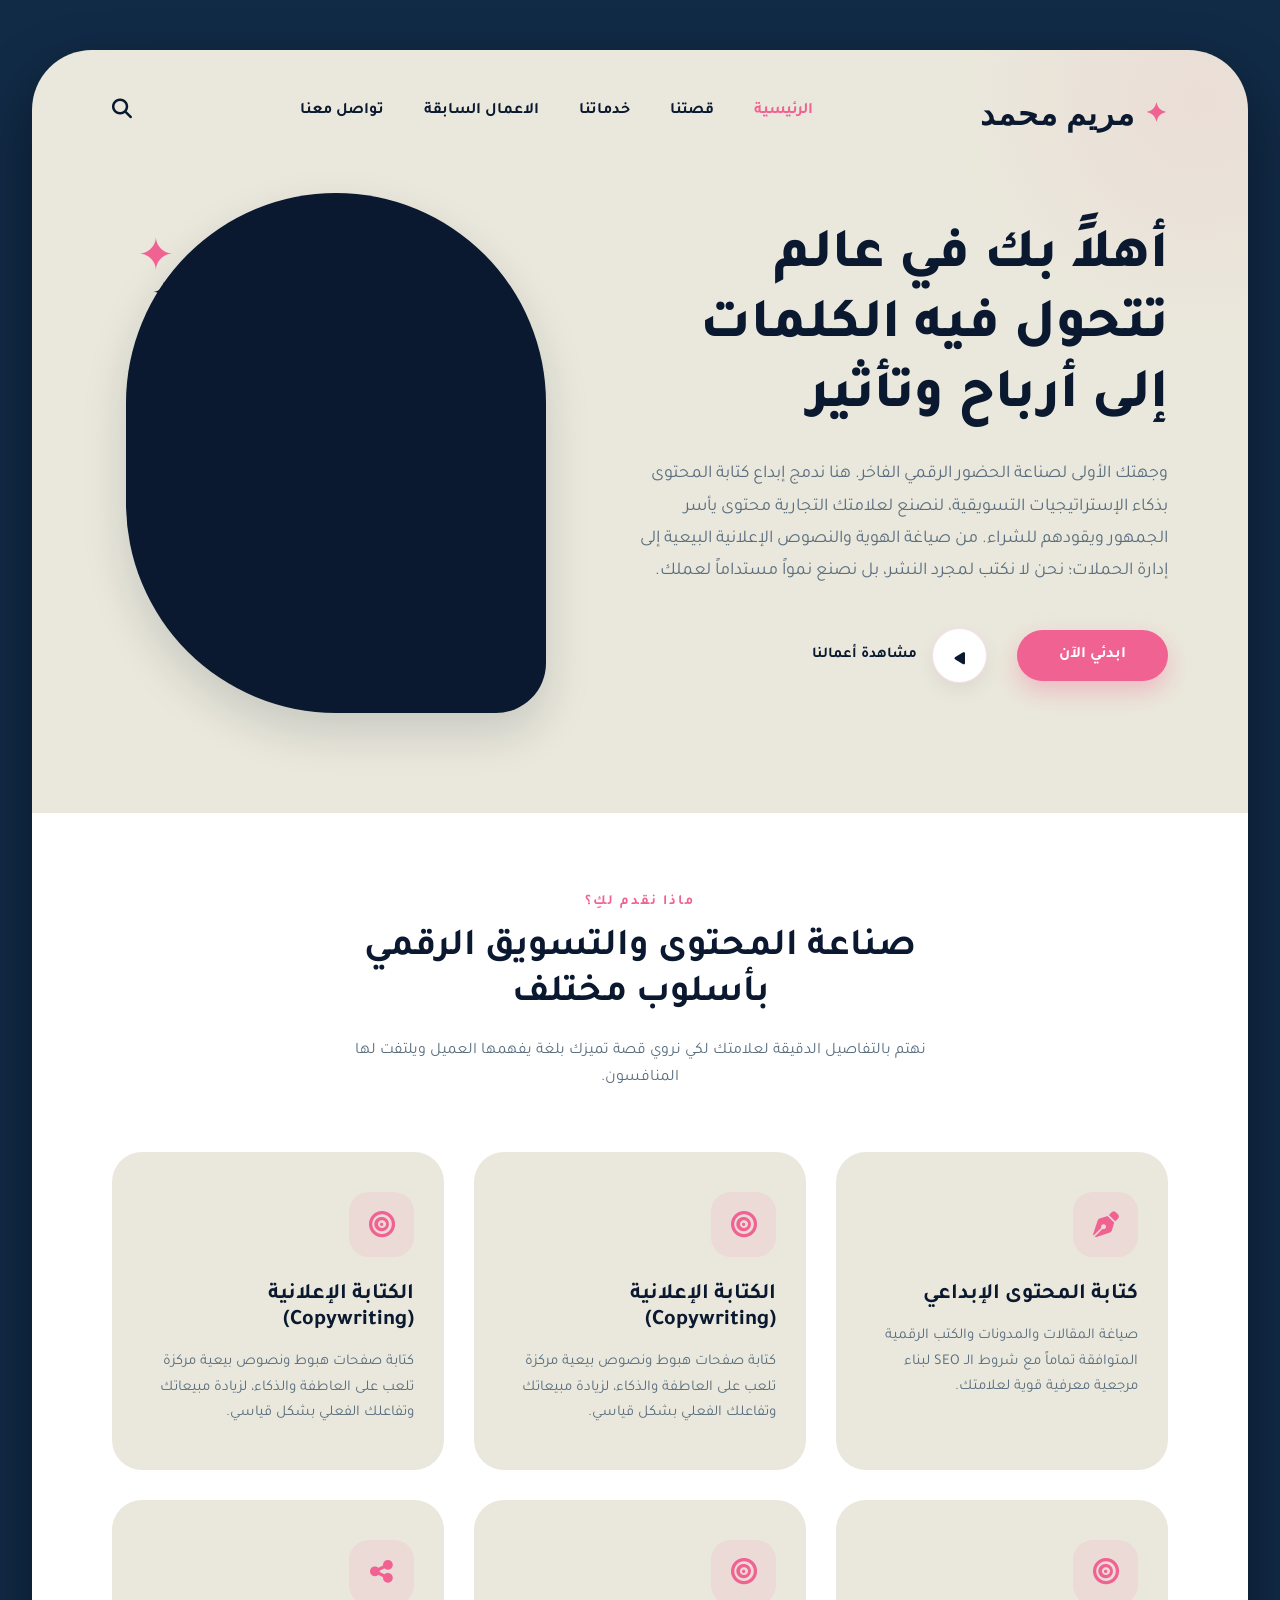
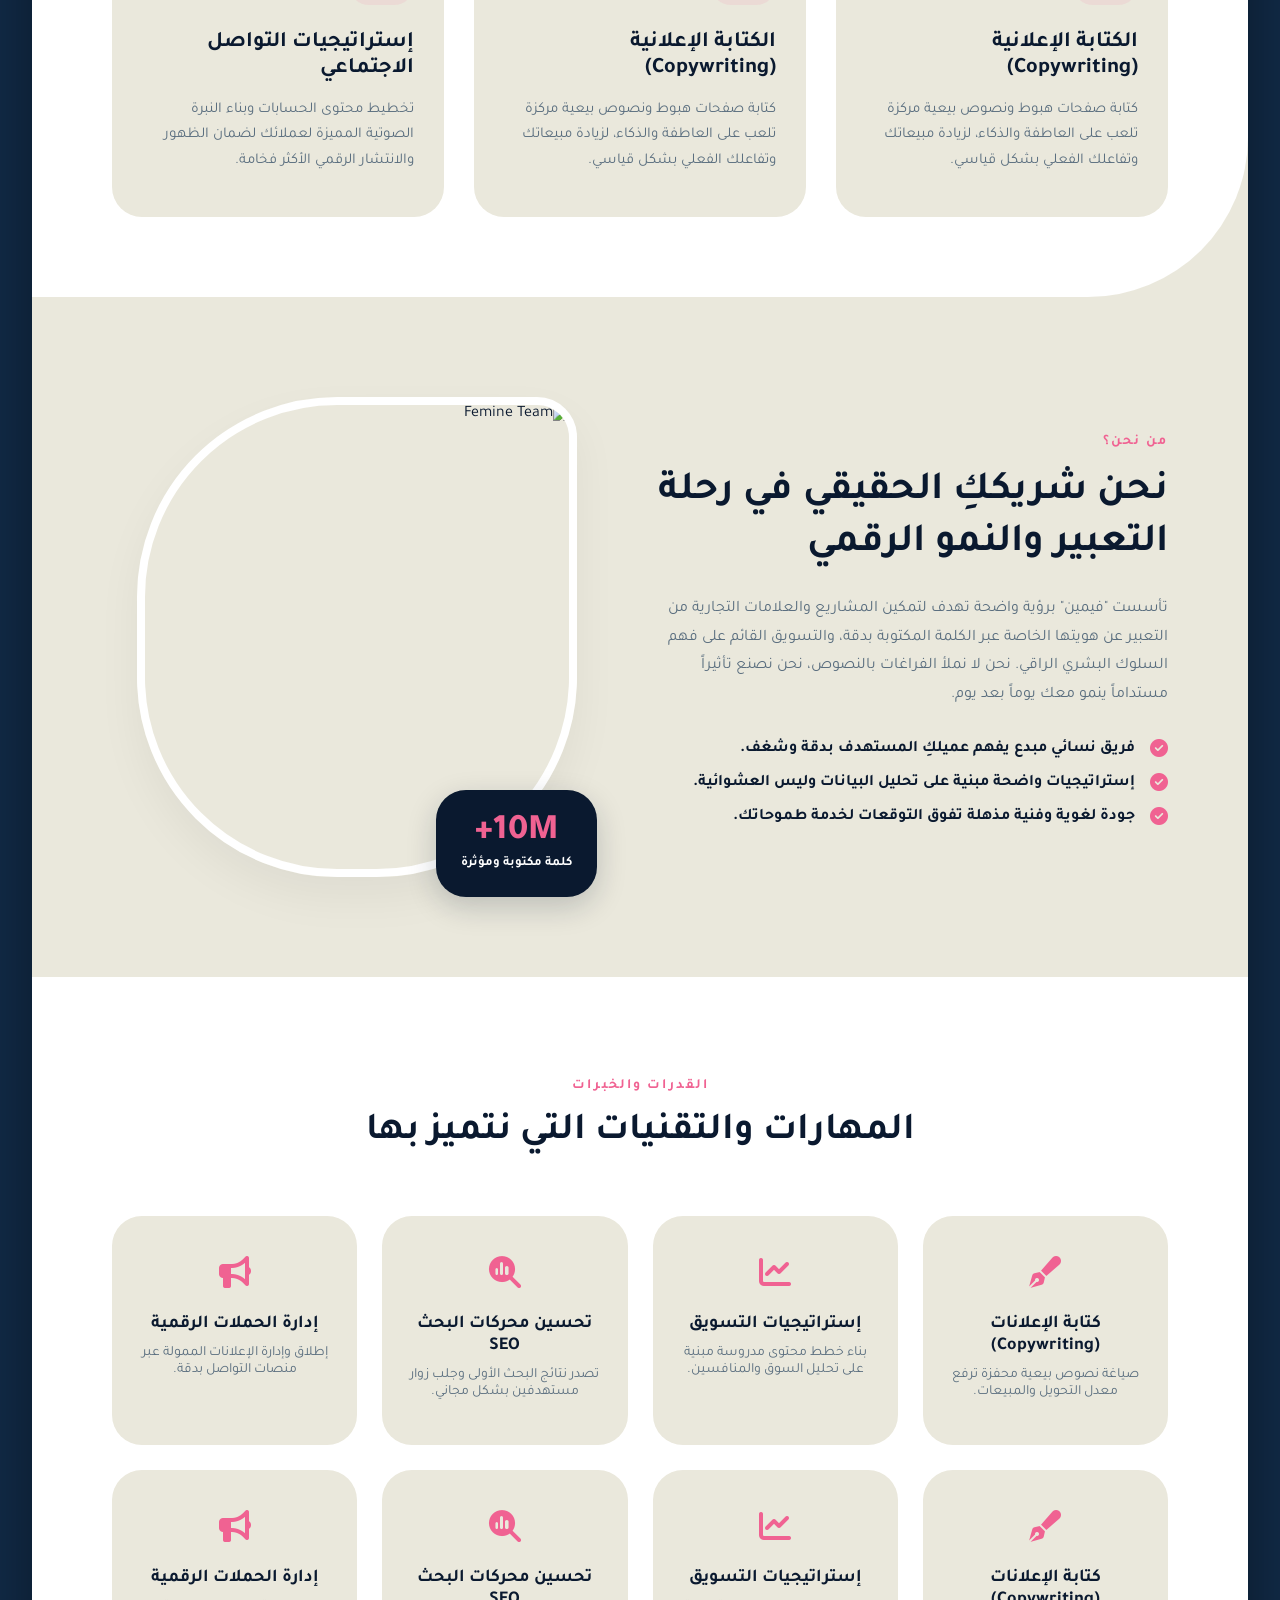
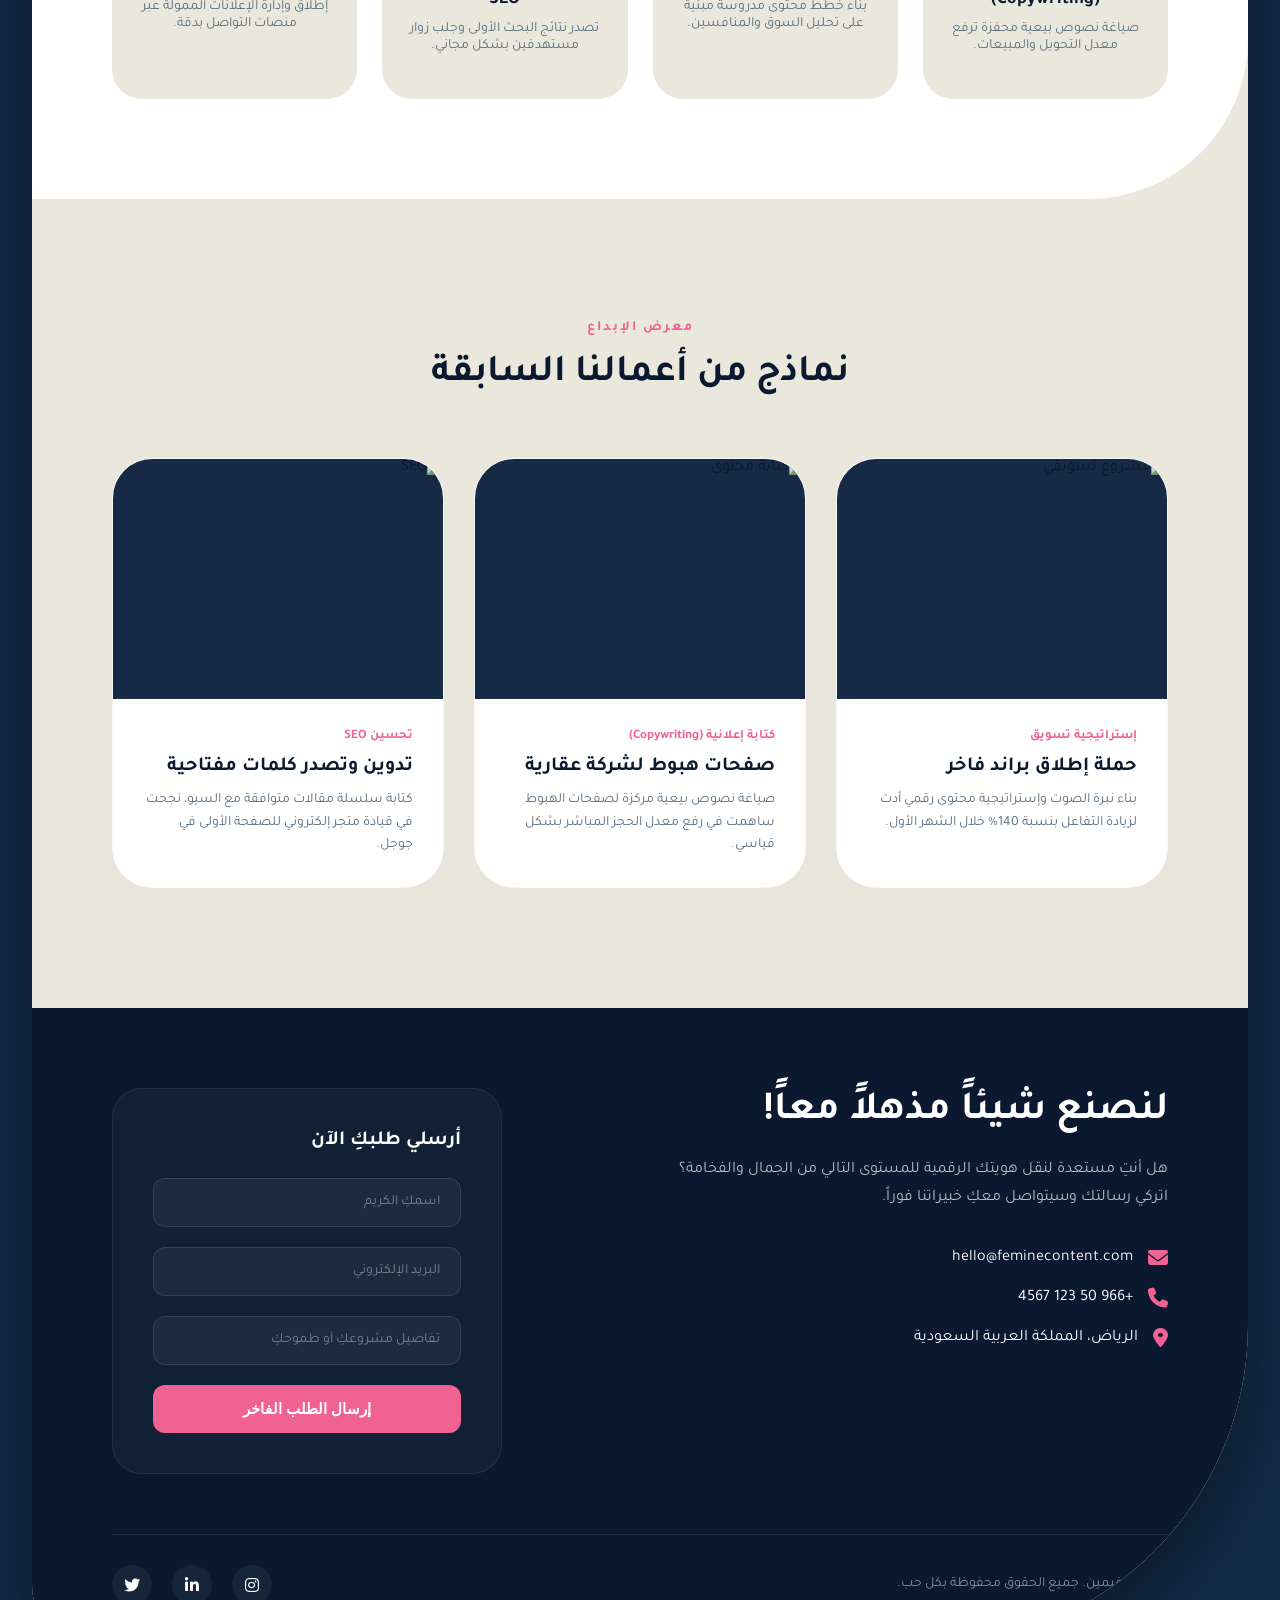
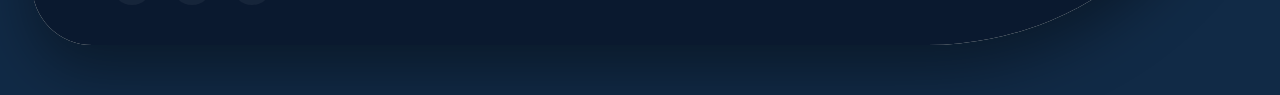
==== index.html @ d5b4a713 "T1" ====
<!DOCTYPE html>
<html lang="ar" dir="rtl">
<head>
    <meta charset="UTF-8">
    <meta name="viewport" content="width=device-width, initial-scale=1.0">
    <title>فيمين | خدمات كتابة المحتوى الإبداعي والتسويق الرقمي الفاخر</title>
    <!-- استدعاء خطوط غوغل الفاخرة للعنوان والنصوص -->
    <link rel="preconnect" href="https://fonts.googleapis.com">
    <link rel="preconnect" href="https://fonts.gstatic.com" crossorigin>
    <link href="https://fonts.googleapis.com/css2?family=Cairo:wght@400;600;700;800&family=Playfair+Display:ital,wght@0,600;0,700;1,400&family=Tajawal:wght@400;500;700&display=swap" rel="stylesheet">
    <!-- مكتبة الأيقونات الفاخرة FontAwesome -->
    <link rel="stylesheet" href="https://cdnjs.cloudflare.com/ajax/libs/font-awesome/6.4.0/css/all.min.css">
    
    <style>
        /* --- المتغيرات الموحدة للألوان بدقة بالغة --- */
        :root {
            --navy-dark: #0A192F;       /* كحلي ملكي عميق وغامق */
            --navy-light: #172A45;      /* كحلي بدرجة أفتح للعناصر الثانوية */
            --pink-soft: #F06292;       /* البينك الأنثوي الناعم والمميز للعلامة */
            --pink-hover: #D81B60;      /* بينك داكن للتفاعل والحركة */
            --white-pure: #FFFFFF;
            --off-white: #EAE8DC;       /* الأوف وايت الدافئ والراقي لخلفية الحاوية الكبيرة */
            --slate-gray: #5A6E7F;      /* رمادي ناعم مائل للأزرق للنصوص الجانبية */
            --bg-outer: #112A46;        /* كحلي داكن جداً للخلفية الخارجية خلف الحاوية */
            
            --font-arabic: 'Tajawal', 'Cairo', sans-serif;
            --font-serif: 'Playfair Display', serif;
        }

        /* --- الإعدادات الأساسية والتصفير --- */
        * {
            margin: 0;
            padding: 0;
            box-sizing: border-box;
            scroll-behavior: smooth;
        }

        body {
            font-family: var(--font-arabic);
            background-color: var(--bg-outer);
            color: var(--navy-dark);
            min-height: 100vh;
            display: flex;
            justify-content: center;
            align-items: center;
            padding: 50px 0;
        }

        /* الحاوية الكبرى المنحنية التي تحاكي إطار المتصفح الفاخر وتصميم الصورة */
        .main-wrapper {
            width: 95%;
            max-width: 1280px;
            background-color: var(--off-white);
            border-radius: 60px 60px 320px 60px; /* تعديل انحنائية الزاوية لتناسب الاتجاه العربي في أسفل اليسار بعد التعديل */
            box-shadow: 0 25px 60px rgba(0, 0, 0, 0.4);
            position: relative;
            overflow: hidden;
            display: flex;
            flex-direction: column;
        }

        /* بقع ضوئية جمالية بالخلفية لمنع الملل البصري */
        .main-wrapper::before {
            content: '';
            position: absolute;
            top: -200px;
            right: -200px; 
            width: 500px;
            height: 500px;
            background: radial-gradient(circle, rgba(240, 98, 146, 0.08) 0%, transparent 70%);
            z-index: 1;
            pointer-events: none;
        }

        /* --- شريط التنقل العلوي (Navbar) --- */
        .navbar {
            display: flex;
            justify-content: space-between;
            align-items: center;
            padding: 40px 80px 20px 80px;
            position: relative;
            z-index: 10;
        }

        .logo {
            font-family: var(--font-serif);
            font-size: 32px;
            font-weight: 700;
            color: var(--navy-dark);
            display: flex;
            align-items: center;
            gap: 10px;
            letter-spacing: 1px;
        }

        .logo .sparkle {
            color: var(--pink-soft);
            font-size: 26px;
            animation: pulse 2s infinite;
        }

        .nav-links {
            display: flex;
            gap: 40px;
            list-style: none;
        }

        .nav-links a {
            text-decoration: none;
            color: var(--navy-dark);
            font-size: 16px;
            font-weight: 700;
            transition: color 0.3s ease;
        }

        .nav-links a:hover, .nav-links a.active {
            color: var(--pink-soft);
        }

        .search-btn {
            font-size: 20px;
            color: var(--navy-dark);
            cursor: pointer;
            transition: color 0.3s ease, transform 0.3s ease;
        }

        .search-btn:hover {
            color: var(--pink-soft);
            transform: scale(1.1);
        }

        /* --- الهيرو سكشن --- */
        .hero {
            display: grid;
            grid-template-columns: 1.1fr 0.9fr; 
            align-items: center;
            gap: 60px;
            padding: 40px 80px 100px 80px;
            position: relative;
            z-index: 5;
        }

        .hero-content {
            display: flex;
            flex-direction: column;
            justify-content: center;
            text-align: right;
        }

        .title {
            font-family: var(--font-arabic); 
            font-size: 56px;
            color: var(--navy-dark);
            line-height: 1.25;
            font-weight: 800;
            margin-bottom: 25px;
        }

        .subtitle {
            color: var(--slate-gray);
            font-size: 18px;
            line-height: 1.8;
            max-width: 550px;
            margin-bottom: 40px;
        }

        .actions {
            display: flex;
            align-items: center;
            gap: 30px;
        }

        .btn-pink {
            background-color: var(--pink-soft);
            color: var(--white-pure);
            text-decoration: none;
            padding: 16px 42px;
            border-radius: 50px;
            font-weight: 700;
            font-size: 16px;
            box-shadow: 0 10px 25px rgba(240, 98, 146, 0.35);
            transition: all 0.3s cubic-bezier(0.175, 0.885, 0.32, 1.275);
        }

        .btn-pink:hover {
            background-color: var(--navy-dark);
            box-shadow: 0 10px 25px rgba(10, 25, 47, 0.3);
            transform: translateY(-4px);
        }

        .video-btn-wrapper {
            display: flex;
            align-items: center;
            gap: 15px;
            cursor: pointer;
        }

        .video-btn {
            width: 55px;
            height: 55px;
            border-radius: 50%;
            background-color: var(--white-pure);
            display: flex;
            justify-content: center;
            align-items: center;
            box-shadow: 0 8px 20px rgba(0,0,0,0.06);
            border: 1px solid rgba(240, 98, 146, 0.2);
            transition: all 0.3s ease;
            position: relative;
        }

        .video-btn::before {
            content: '';
            position: absolute;
            width: 100%;
            height: 100%;
            border-radius: 50%;
            background-color: rgba(240, 98, 146, 0.15);
            z-index: -1;
            animation: pulse-ring 1.5s infinite;
        }

        .play-icon {
            color: var(--navy-dark);
            font-size: 14px;
            transform: rotate(180deg); 
        }

        .video-btn-wrapper:hover .video-btn {
            background-color: var(--pink-soft);
            transform: scale(1.05);
        }

        .video-btn-wrapper:hover .play-icon {
            color: var(--white-pure);
        }

        .video-text {
            font-size: 15px;
            font-weight: 700;
            color: var(--navy-dark);
        }

        /* الجانب البصري للهيرو */
        .hero-visual {
            position: relative;
            display: flex;
            justify-content: center;
            align-items: center;
        }

        .image-frame {
            width: 420px;
            height: 520px;
            background-color: var(--navy-dark); 
            border-radius: 210px 210px 50px 210px; 
            overflow: hidden;
            position: relative;
            box-shadow: 0 20px 45px rgba(10, 25, 47, 0.15);
        }

        .image-frame img {
            width: 100%;
            height: 100%;
            object-fit: cover;
            transition: transform 0.5s ease;
        }

        .image-frame:hover img {
            transform: scale(1.03);
        }

        .stars-decor {
            position: absolute;
            top: 60px;
            left: 15px; 
            z-index: 5;
            display: flex;
            flex-direction: column;
            gap: 15px;
        }

        .star {
            font-size: 45px;
            display: block;
            line-height: 0.5;
        }

        .pink-star { color: var(--pink-soft); }
        .navy-star { color: var(--navy-dark); font-size: 28px; margin-left: 25px; }

        /* --- قسم الخدمات (Services) --- */
        .services-section {
            padding: 80px 80px;
            background-color: var(--white-pure);
            border-radius: 0 0 160px 0;
            position: relative;
        }

        .section-header {
            text-align: center;
            max-width: 650px;
            margin: 0 auto 60px auto;
        }

        .section-tag {
            color: var(--pink-soft);
            font-weight: 700;
            font-size: 14px;
            text-transform: uppercase;
            letter-spacing: 2px;
            display: inline-block;
            margin-bottom: 15px;
        }

        .section-title {
            font-family: var(--font-arabic);
            font-size: 38px;
            color: var(--navy-dark);
            margin-bottom: 20px;
            font-weight: 700;
        }

        .services-grid {
            display: grid;
            grid-template-columns: repeat(3, 1fr);
            gap: 30px;
        }

        .service-card {
            background-color: var(--off-white);
            padding: 40px 30px;
            border-radius: 30px;
            border-bottom: 4px solid transparent;
            transition: all 0.3s ease;
            cursor: pointer;
        }

        .service-card:hover {
            background-color: var(--white-pure);
            transform: translateY(-8px);
            border-bottom-color: var(--pink-soft);
            box-shadow: 0 15px 35px rgba(10, 25, 47, 0.05);
        }

        .service-icon {
            width: 65px;
            height: 65px;
            border-radius: 20px;
            background-color: rgba(240, 98, 146, 0.1);
            color: var(--pink-soft);
            display: flex;
            justify-content: center;
            align-items: center;
            font-size: 26px;
            margin-bottom: 25px;
            transition: all 0.3s ease;
        }

        .service-card:hover .service-icon {
            background-color: var(--pink-soft);
            color: var(--white-pure);
        }

        .service-card h3 {
            font-size: 22px;
            color: var(--navy-dark);
            margin-bottom: 15px;
            font-weight: 700;
        }

        .service-card p {
            color: var(--slate-gray);
            font-size: 15px;
            line-height: 1.7;
        }

        /* --- قسم من نحن --- */
        .about-section {
            display: grid;
            grid-template-columns: 1.1fr 1fr;
            align-items: center;
            gap: 80px;
            padding: 100px 80px;
        }

        .about-content h2 {
            font-family: var(--font-arabic);
            font-size: 40px;
            color: var(--navy-dark);
            margin-bottom: 25px;
            line-height: 1.3;
            font-weight: 700;
        }

        .about-content p {
            color: var(--slate-gray);
            font-size: 16px;
            line-height: 1.8;
            margin-bottom: 30px;
        }

        .bullet-list {
            list-style: none;
        }

        .bullet-list li {
            font-size: 16px;
            font-weight: 700;
            color: var(--navy-dark);
            margin-bottom: 15px;
            display: flex;
            align-items: center;
            gap: 15px;
        }

        .bullet-list li i {
            color: var(--pink-soft);
            font-size: 18px;
        }

        .about-image {
            position: relative;
        }

        .about-frame {
            width: 100%;
            max-width: 440px;
            height: 480px;
            border-radius: 200px 40px 200px 200px; 
            overflow: hidden;
            border: 8px solid var(--white-pure);
            box-shadow: 0 20px 45px rgba(0,0,0,0.05);
        }

        .about-frame img {
            width: 100%;
            height: 100%;
            object-fit: cover;
        }

        .about-badge {
            position: absolute;
            bottom: -20px;
            right: -20px; 
            background-color: var(--navy-dark);
            color: var(--white-pure);
            padding: 25px;
            border-radius: 30px;
            text-align: center;
            box-shadow: 0 10px 30px rgba(10,25,47,0.2);
        }

        .about-badge .number {
            font-size: 36px;
            font-weight: 800;
            color: var(--pink-soft);
            display: block;
            line-height: 1;
        }

        .about-badge .label {
            font-size: 13px;
            font-weight: 700;
            margin-top: 5px;
            display: block;
        }


           /* --- قسم المهارات والتقنيات --- */
        .skills-section {
            padding: 100px 80px;
            background-color: var(--white-pure);
            border-radius: 0 0 160px 0; /* انحناء جانبي فخم يربطه بالسكشن التالي */
        }

        .section-header {
            text-align: center;
            max-width: 650px;
            margin: 0 auto 60px auto;
        }

        .section-tag {
            color: var(--pink-soft);
            font-weight: 700;
            font-size: 14px;
            letter-spacing: 2px;
            display: inline-block;
            margin-bottom: 15px;
        }

        .section-title {
            font-size: 38px;
            color: var(--navy-dark);
            margin-bottom: 20px;
            font-weight: 700;
        }

        .skills-grid {
            display: grid;
            grid-template-columns: repeat(4, 1fr);
            gap: 25px;
        }

        .skill-card {
            background-color: var(--off-white);
            padding: 40px 25px;
            text-align: center;
            border-radius: 30px; /* إرجاع انحناء الكروت */
            border-bottom: 4px solid transparent;
            transition: all 0.3s ease;
        }

        .skill-card:hover {
            transform: translateY(-5px);
            background-color: var(--navy-dark);
            color: var(--white-pure);
            border-bottom-color: var(--pink-soft);
        }

        .skill-icon {
            font-size: 32px;
            color: var(--pink-soft);
            margin-bottom: 15px;
        }

        .skill-card h3 {
            font-size: 18px;
            font-weight: 700;
            margin-bottom: 10px;
        }

        .skill-card p {
            font-size: 14px;
            color: var(--slate-gray);
        }

        .skill-card:hover p {
            color: rgba(255, 255, 255, 0.7);
        }

        /* --- قسم نماذج الأعمال السابقة --- */
        .portfolio-section {
            padding: 120px 80px;
            background-color: var(--off-white);
        }

        .portfolio-grid {
            display: grid;
            grid-template-columns: repeat(3, 1fr);
            gap: 30px;
        }

        .portfolio-item {
            background: var(--white-pure);
            border: 1px solid rgba(0,0,0,0.03);
            border-radius: 40px; /* إرجاع انحناء كروت الأعمال */
            overflow: hidden;
            box-shadow: 0 10px 30px rgba(0,0,0,0.02);
            transition: all 0.3s ease;
        }

        .portfolio-item:hover {
            transform: translateY(-8px);
            box-shadow: 0 15px 35px rgba(10, 25, 47, 0.05);
        }

        .portfolio-img {
            width: 100%;
            height: 240px;
            background-color: var(--navy-light);
            overflow: hidden;
        }

        .portfolio-img img {
            width: 100%;
            height: 100%;
            object-fit: cover;
            transition: transform 0.3s ease;
        }

        .portfolio-info {
            padding: 30px;
        }

        .portfolio-cat {
            color: var(--pink-soft);
            font-size: 13px;
            font-weight: 700;
            margin-bottom: 10px;
            display: block;
        }

        .portfolio-info h3 {
            font-size: 20px;
            color: var(--navy-dark);
            margin-bottom: 10px;
        }

        .portfolio-info p {
            color: var(--slate-gray);
            font-size: 14px;
            line-height: 1.6;
        }



        /* --- قسم تواصلِ معنا (Footer / Contact) --- */
        .footer-section {
            background-color: var(--navy-dark);
            color: var(--white-pure);
            padding: 80px 80px 40px 80px;
            position: relative;
        }

        .footer-grid {
            display: grid;
            grid-template-columns: 1.2fr 0.8fr;
            gap: 80px;
            margin-bottom: 60px;
        }

        .footer-contact h2 {
            font-family: var(--font-arabic);
            font-size: 40px;
            margin-bottom: 20px;
            color: var(--white-pure);
            font-weight: 700;
        }

        .footer-contact p {
            color: rgba(255, 255, 255, 0.7);
            font-size: 16px;
            line-height: 1.8;
            margin-bottom: 35px;
            max-width: 500px;
        }

        .contact-info-list {
            list-style: none;
        }

        .contact-info-list li {
            font-size: 16px;
            margin-bottom: 20px;
            display: flex;
            align-items: center;
            gap: 15px;
        }

        .contact-info-list li i {
            color: var(--pink-soft);
            font-size: 20px;
        }

        .footer-form {
            background-color: rgba(255, 255, 255, 0.03);
            border: 1px solid rgba(255, 255, 255, 0.08);
            padding: 40px;
            border-radius: 30px;
        }

        .footer-form h3 {
            font-size: 20px;
            margin-bottom: 25px;
            color: var(--white-pure);
        }

        .form-group {
            margin-bottom: 20px;
        }

        .form-control {
            width: 100%;
            background-color: rgba(255, 255, 255, 0.05);
            border: 1px solid rgba(255, 255, 255, 0.1);
            border-radius: 12px;
            padding: 15px 20px;
            color: var(--white-pure);
            font-family: var(--font-arabic);
            font-size: 14px;
            outline: none;
            transition: all 0.3s ease;
        }

        .form-control::placeholder {
            color: rgba(255, 255, 255, 0.4);
        }

        .form-control:focus {
            border-color: var(--pink-soft);
            background-color: rgba(255, 255, 255, 0.08);
        }

        .btn-submit {
            width: 100%;
            background-color: var(--pink-soft);
            color: var(--white-pure);
            border: none;
            padding: 15px 0;
            border-radius: 12px;
            font-weight: 700;
            font-size: 15px;
            cursor: pointer;
            transition: background-color 0.3s ease;
        }

        .btn-submit:hover {
            background-color: var(--pink-hover);
        }

        .footer-bottom {
            border-top: 1px solid rgba(255, 255, 255, 0.08);
            padding-top: 30px;
            display: flex;
            justify-content: space-between;
            align-items: center;
        }

        .footer-bottom p {
            color: rgba(255, 255, 255, 0.5);
            font-size: 14px;
        }

        .social-links {
            display: flex;
            gap: 20px;
        }

        .social-links a {
            width: 40px;
            height: 40px;
            border-radius: 50%;
            background-color: rgba(255, 255, 255, 0.05);
            color: var(--white-pure);
            display: flex;
            justify-content: center;
            align-items: center;
            text-decoration: none;
            transition: all 0.3s ease;
        }

        .social-links a:hover {
            background-color: var(--pink-soft);
            transform: translateY(-3px);
        }

        /* --- الحركات والتأثيرات (Animations) --- */
        @keyframes pulse {
            0% { transform: scale(1); }
            50% { transform: scale(1.1); }
            100% { transform: scale(1); }
        }

        @keyframes pulse-ring {
            0% { transform: scale(0.95); opacity: 1; }
            100% { transform: scale(1.4); opacity: 0; }
        }

        /* --- التجاوب مع الجوال والشاشات المتوسطة (Responsive) --- */
        @media (max-width: 1024px) {
            body { padding: 20px 0; }
            .navbar { padding: 30px 40px; flex-direction: column; gap: 20px; }
            .nav-links { gap: 20px; flex-wrap: wrap; justify-content: center; }
            .hero { grid-template-columns: 1fr; gap: 50px; padding: 20px 20px 60px 20px; text-align: center; }
            .hero-content { align-items: center; text-align: center; order: 1; } 
            .hero-visual { order: 2; }
            .title { font-size: 36px; }
            .subtitle { margin: 0 auto 30px auto; font-size: 16px; }
            .actions { justify-content: center; flex-direction: column; gap: 20px; }
            .image-frame { width: 100%; max-width: 320px; height: 400px; border-radius: 120px 120px 40px 120px; }
            .services-section { padding: 60px 20px; border-radius: 0 0 80px 0; }
            .section-title { font-size: 28px; }
            .services-grid { grid-template-columns: 1fr; gap: 25px; }
            .about-section { grid-template-columns: 1fr; gap: 50px; padding: 60px 20px; text-align: center; }
            .about-frame { margin: 0 auto; width: 100%; max-width: 320px; height: 350px; border-radius: 120px 40px 120px 120px; }
            .bullet-list li { justify-content: center; font-size: 15px; }
            .about-badge { right: 50%; transform: translateX(50%); bottom: -30px; padding: 15px 20px; }
            .about-badge .number { font-size: 28px; }
            .footer-section { padding: 60px 20px 30px 20px; }
            .footer-grid { grid-template-columns: 1fr; gap: 40px; }
            .footer-contact h2 { font-size: 30px; }
            .footer-form { padding: 25px 20px; }
            .footer-bottom { flex-direction: column; gap: 20px; text-align: center; }
            .main-wrapper { border-radius: 30px 30px 120px 30px; }
        }

        @media (max-width: 480px) {
            .title { font-size: 28px; }
            .navbar { padding: 20px 15px; }
            .nav-links { gap: 15px; }
            .nav-links a { font-size: 14px; }
            .logo { font-size: 26px; }
        }
    </style>
</head>
<body>

    <div class="main-wrapper">
        
        <!-- شريط التنقل العلوي -->
        <header class="navbar">
            <div class="logo">
                <span class="sparkle">✦</span> مريم محمد
            </div>
            <nav>
                <ul class="nav-links">
                    <li><a href="#" class="active">الرئيسية</a></li>
                    <li><a href="#about">قصتنا</a></li>
                    <li><a href="#services">خدماتنا</a></li>
                    <li><a href="#portfolio"> الاعمال السابقة</a></li>
                    <li><a href="#contact">تواصل معنا</a></li>
                </ul>
            </nav>
            <div class="search-btn">
                <i class="fa-solid fa-magnifying-glass"></i>
            </div>
        </header>

        <!-- الهيرو سكشن -->
        <main class="hero">
            <div class="hero-content">
                <h1 class="title">أهلاً بك في عالم<br>تتحول فيه الكلمات<br>إلى أرباح وتأثير</h1>
                <p class="subtitle">
                    وجهتك الأولى لصناعة الحضور الرقمي الفاخر. هنا ندمج إبداع كتابة المحتوى بذكاء الإستراتيجيات التسويقية، لنصنع لعلامتك التجارية محتوى يأسر الجمهور ويقودهم للشراء. من صياغة الهوية والنصوص الإعلانية البيعية إلى إدارة الحملات؛ نحن لا نكتب لمجرد النشر، بل نصنع نمواً مستداماً لعملك.
                </p>
                <div class="actions">
                    <a href="#contact" class="btn-pink">ابدئي الآن</a>
                    <div class="video-btn-wrapper">
                        <div class="video-btn">
                            <span class="play-icon"><i class="fa-solid fa-play"></i></span>
                        </div>
                        <span class="video-text">مشاهدة أعمالنا</span>
                    </div>
                </div>
            </div>

            <div class="hero-visual">
                <div class="stars-decor">
                    <span class="star pink-star">✦</span>
                    <span class="star navy-star">✦</span>
                </div>
                <div class="image-frame">
                    <img src="https://images.unsplash.com/photo-1594744803329-e58b31de8bf5?q=80&w=1000&auto=format&fit=crop" alt="Model">
                </div>
            </div>
        </main>

        <!-- قسم الخدمات الفنية الاحترافية (Services) -->
        <section id="services" class="services-section">
            <div class="section-header">
                <span class="section-tag">ماذا نقدم لكِ؟</span>
                <h2 class="section-title">صناعة المحتوى والتسويق الرقمي بأسلوب مختلف</h2>
                <p style="color: var(--slate-gray); line-height: 1.7;">نهتم بالتفاصيل الدقيقة لعلامتك لكي نروي قصة تميزك بلغة يفهمها العميل ويلتفت لها المنافسون.</p>
            </div>

            <div class="services-grid">
                <div class="service-card">
                    <div class="service-icon">
                        <i class="fa-solid fa-pen-nib"></i>
                    </div>
                    <h3>كتابة المحتوى الإبداعي</h3>
                    <p>صياغة المقالات والمدونات والكتب الرقمية المتوافقة تماماً مع شروط الـ SEO لبناء مرجعية معرفية قوية لعلامتك.</p>
                </div>
                <div class="service-card">
                    <div class="service-icon">
                        <i class="fa-solid fa-bullseye"></i>
                    </div>
                    <h3>الكتابة الإعلانية (Copywriting)</h3>
                    <p>كتابة صفحات هبوط ونصوص بيعية مركزة تلعب على العاطفة والذكاء، لزيادة مبيعاتك وتفاعلك الفعلي بشكل قياسي.</p>
                </div>
                <div class="service-card">
                    <div class="service-icon">
                        <i class="fa-solid fa-bullseye"></i>
                    </div>
                    <h3>الكتابة الإعلانية (Copywriting)</h3>
                    <p>كتابة صفحات هبوط ونصوص بيعية مركزة تلعب على العاطفة والذكاء، لزيادة مبيعاتك وتفاعلك الفعلي بشكل قياسي.</p>
                </div>
                <div class="service-card">
                    <div class="service-icon">
                        <i class="fa-solid fa-bullseye"></i>
                    </div>
                    <h3>الكتابة الإعلانية (Copywriting)</h3>
                    <p>كتابة صفحات هبوط ونصوص بيعية مركزة تلعب على العاطفة والذكاء، لزيادة مبيعاتك وتفاعلك الفعلي بشكل قياسي.</p>
                </div>
                <div class="service-card">
                    <div class="service-icon">
                        <i class="fa-solid fa-bullseye"></i>
                    </div>
                    <h3>الكتابة الإعلانية (Copywriting)</h3>
                    <p>كتابة صفحات هبوط ونصوص بيعية مركزة تلعب على العاطفة والذكاء، لزيادة مبيعاتك وتفاعلك الفعلي بشكل قياسي.</p>
                </div>
                <div class="service-card">
                    <div class="service-icon">
                        <i class="fa-solid fa-share-nodes"></i>
                    </div>
                    <h3>إستراتيجيات التواصل الاجتماعي</h3>
                    <p>تخطيط محتوى الحسابات وبناء النبرة الصوتية المميزة لعملائك لضمان الظهور والانتشار الرقمي الأكثر فخامة.</p>
                </div>
            </div>
        </section>

        <!-- قسم من نحن -->
        <section id="about" class="about-section">
            <div class="about-content">
                <span class="section-tag">من نحن؟</span>
                <h2>نحن شريككِ الحقيقي في رحلة التعبير والنمو الرقمي</h2>
                <p>
                    تأسست "فيمين" برؤية واضحة تهدف لتمكين المشاريع والعلامات التجارية من التعبير عن هويتها الخاصة عبر الكلمة المكتوبة بدقة، والتسويق القائم على فهم السلوك البشري الراقي. نحن لا نملأ الفراغات بالنصوص، نحن نصنع تأثيراً مستداماً ينمو معك يوماً بعد يوم.
                </p>
                <ul class="bullet-list">
                    <li><i class="fa-solid fa-circle-check"></i> فريق نسائي مبدع يفهم عميلكِ المستهدف بدقة وشغف.</li>
                    <li><i class="fa-solid fa-circle-check"></i> إستراتيجيات واضحة مبنية على تحليل البيانات وليس العشوائية.</li>
                    <li><i class="fa-solid fa-circle-check"></i> جودة لغوية وفنية مذهلة تفوق التوقعات لخدمة طموحاتك.</li>
                </ul>
            </div>

            <div class="about-image">
                <div class="about-frame">
                    <img src="https://images.unsplash.com/photo-1573496359142-b8d87734a5a2?q=80&w=1000&auto=format&fit=crop" alt="Femine Team">
                </div>
                <div class="about-badge">
                    <span class="number">10M+</span>
                    <span class="label">كلمة مكتوبة ومؤثرة</span>
                </div>
            </div>
        </section>

            <!-- قسم المهارات والتقنيات (منحني الكروت) -->
        <section id="skills" class="skills-section">
            <div class="section-header">
                <span class="section-tag">القدرات والخبرات</span>
                <h2 class="section-title">المهارات والتقنيات التي نتميز بها</h2>
            </div>
            <div class="skills-grid">
                <div class="skill-card">
                    <div class="skill-icon"><i class="fa-solid fa-pen-fancy"></i></div>
                    <h3>كتابة الإعلانات (Copywriting)</h3>
                    <p>صياغة نصوص بيعية محفزة ترفع معدل التحويل والمبيعات.</p>
                </div>
                <div class="skill-card">
                    <div class="skill-icon"><i class="fa-solid fa-chart-line"></i></div>
                    <h3>إستراتيجيات التسويق</h3>
                    <p>بناء خطط محتوى مدروسة مبنية على تحليل السوق والمنافسين.</p>
                </div>
                <div class="skill-card">
                    <div class="skill-icon"><i class="fa-solid fa-magnifying-glass-chart"></i></div>
                    <h3>تحسين محركات البحث SEO</h3>
                    <p>تصدر نتائج البحث الأولى وجلب زوار مستهدفين بشكل مجاني.</p>
                </div>
                <div class="skill-card">
                    <div class="skill-icon"><i class="fa-solid fa-bullhorn"></i></div>
                    <h3>إدارة الحملات الرقمية</h3>
                    <p>إطلاق وإدارة الإعلانات الممولة عبر منصات التواصل بدقة.</p>
                </div>
                <div class="skill-card">
                    <div class="skill-icon"><i class="fa-solid fa-pen-fancy"></i></div>
                    <h3>كتابة الإعلانات (Copywriting)</h3>
                    <p>صياغة نصوص بيعية محفزة ترفع معدل التحويل والمبيعات.</p>
                </div>
                <div class="skill-card">
                    <div class="skill-icon"><i class="fa-solid fa-chart-line"></i></div>
                    <h3>إستراتيجيات التسويق</h3>
                    <p>بناء خطط محتوى مدروسة مبنية على تحليل السوق والمنافسين.</p>
                </div>
                <div class="skill-card">
                    <div class="skill-icon"><i class="fa-solid fa-magnifying-glass-chart"></i></div>
                    <h3>تحسين محركات البحث SEO</h3>
                    <p>تصدر نتائج البحث الأولى وجلب زوار مستهدفين بشكل مجاني.</p>
                </div>
                <div class="skill-card">
                    <div class="skill-icon"><i class="fa-solid fa-bullhorn"></i></div>
                    <h3>إدارة الحملات الرقمية</h3>
                    <p>إطلاق وإدارة الإعلانات الممولة عبر منصات التواصل بدقة.</p>
                </div>
            </div>
        </section>

        <!-- قسم نماذج الأعمال السابقة (منحني الحواف) -->
        <section id="portfolio" class="portfolio-section">
            <div class="section-header">
                <span class="section-tag">معرض الإبداع</span>
                <h2 class="section-title">نماذج من أعمالنا السابقة</h2>
            </div>
            <div class="portfolio-grid">
                <div class="portfolio-item">
                    <div class="portfolio-img">
                        <img src="https://images.unsplash.com/photo-1460925895917-afdab827c52f?q=80&w=500" alt="مشروع تسويقي">
                    </div>
                    <div class="portfolio-info">
                        <span class="portfolio-cat">إستراتيجية تسويق</span>
                        <h3>حملة إطلاق براند فاخر</h3>
                        <p>بناء نبرة الصوت وإستراتيجية محتوى رقمي أدت لزيادة التفاعل بنسبة 140% خلال الشهر الأول.</p>
                    </div>
                </div>
                <div class="portfolio-item">
                    <div class="portfolio-img">
                        <img src="https://images.unsplash.com/photo-1542435503-956c469947f6?q=80&w=500" alt="كتابة محتوى">
                    </div>
                    <div class="portfolio-info">
                        <span class="portfolio-cat">كتابة إعلانية (Copywriting)</span>
                        <h3>صفحات هبوط لشركة عقارية</h3>
                        <p>صياغة نصوص بيعية مركزة لصفحات الهبوط ساهمت في رفع معدل الحجز المباشر بشكل قياسي.</p>
                    </div>
                </div>
                <div class="portfolio-item">
                    <div class="portfolio-img">
                        <img src="https://images.unsplash.com/photo-1434030216411-0b793f4b4173?q=80&w=500" alt="SEO">
                    </div>
                    <div class="portfolio-info">
                        <span class="portfolio-cat">تحسين SEO</span>
                        <h3>تدوين وتصدر كلمات مفتاحية</h3>
                        <p>كتابة سلسلة مقالات متوافقة مع السيو، نجحت في قيادة متجر إلكتروني للصفحة الأولى في جوجل.</p>
                    </div>
                </div>
            </div>
        </section>


        <!-- الفوتر والاتصال المدمج (Contact & Footer) -->
        <footer id="contact" class="footer-section">
            <div class="footer-grid">
                <div class="footer-contact">
                    <h2>لنصنع شيئاً مذهلاً معاً!</h2>
                    <p>هل أنتِ مستعدة لنقل هويتك الرقمية للمستوى التالي من الجمال والفخامة؟ اتركي رسالتك وسيتواصل معكِ خبيراتنا فوراً.</p>
                    <ul class="contact-info-list">
                        <li><i class="fa-solid fa-envelope"></i> hello@feminecontent.com</li>
                        <li><i class="fa-solid fa-phone"></i> +966 50 123 4567</li>
                        <li><i class="fa-solid fa-location-dot"></i> الرياض، المملكة العربية السعودية</li>
                    </ul>
                </div>

                <div class="footer-form">
                    <h3>أرسلي طلبكِ الآن</h3>
                    <form onsubmit="event.preventDefault(); alert('شكراً لثقتكِ بنا! سيتم التواصل معكِ خلال ساعات قليلة.');">
                        <div class="form-group">
                            <input type="text" class="form-control" placeholder="اسمكِ الكريم" required>
                        </div>
                        <div class="form-group">
                            <input type="email" class="form-control" placeholder="البريد الإلكتروني" required>
                        </div>
                        <div class="form-group">
                            <input type="textarea" class="form-control" rows="4" placeholder="تفاصيل مشروعكِ أو طموحكِ" required>
                        </div>
                        <button type="submit" class="btn-submit">إرسال الطلب الفاخر</button>
                    </form>
                </div>
            </div>

            <div class="footer-bottom">
                <p>&copy; 2026 فيمين. جميع الحقوق محفوظة بكل حب.</p>
                <div class="social-links">
                    <a href="#"><i class="fa-brands fa-instagram"></i></a>
                    <a href="#"><i class="fa-brands fa-linkedin-in"></i></a>
                    <a href="#"><i class="fa-brands fa-twitter"></i></a>
                </div>
            </div>
        </footer>

    </div>
</body>
</html>
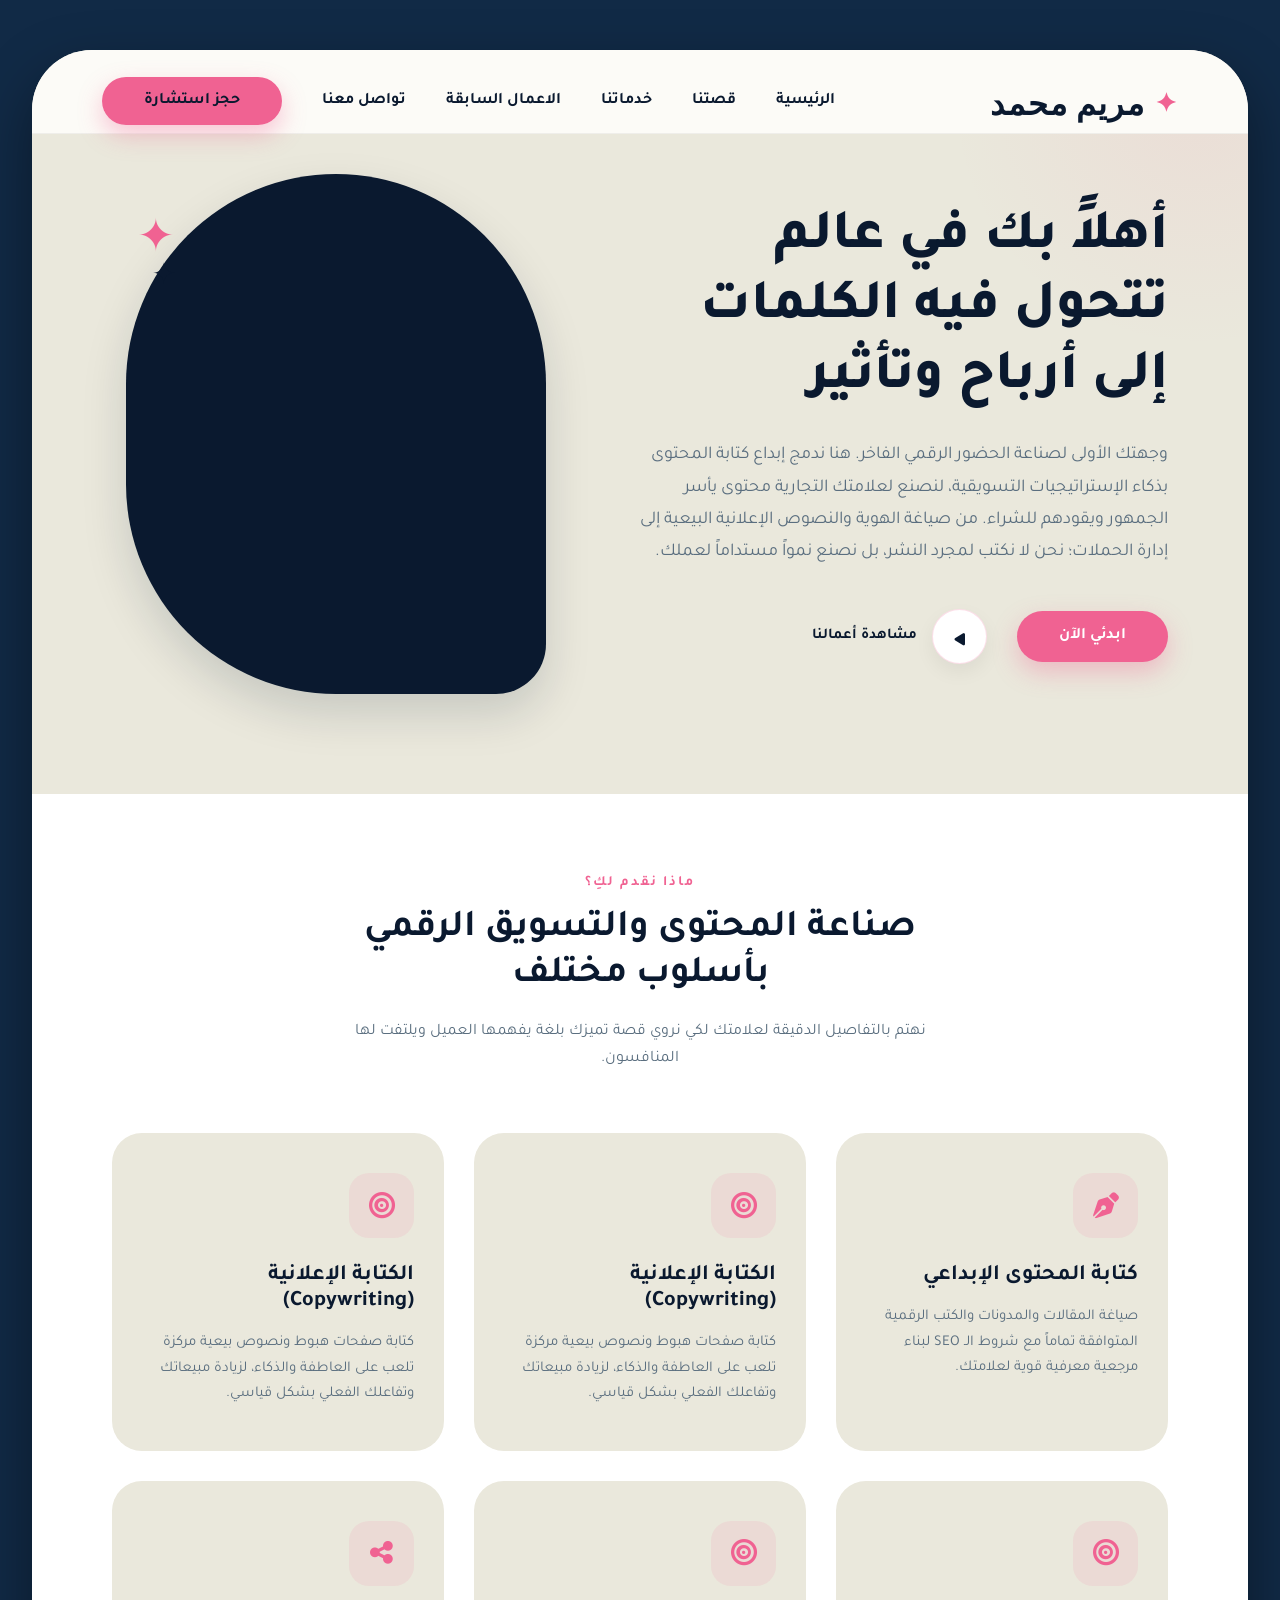
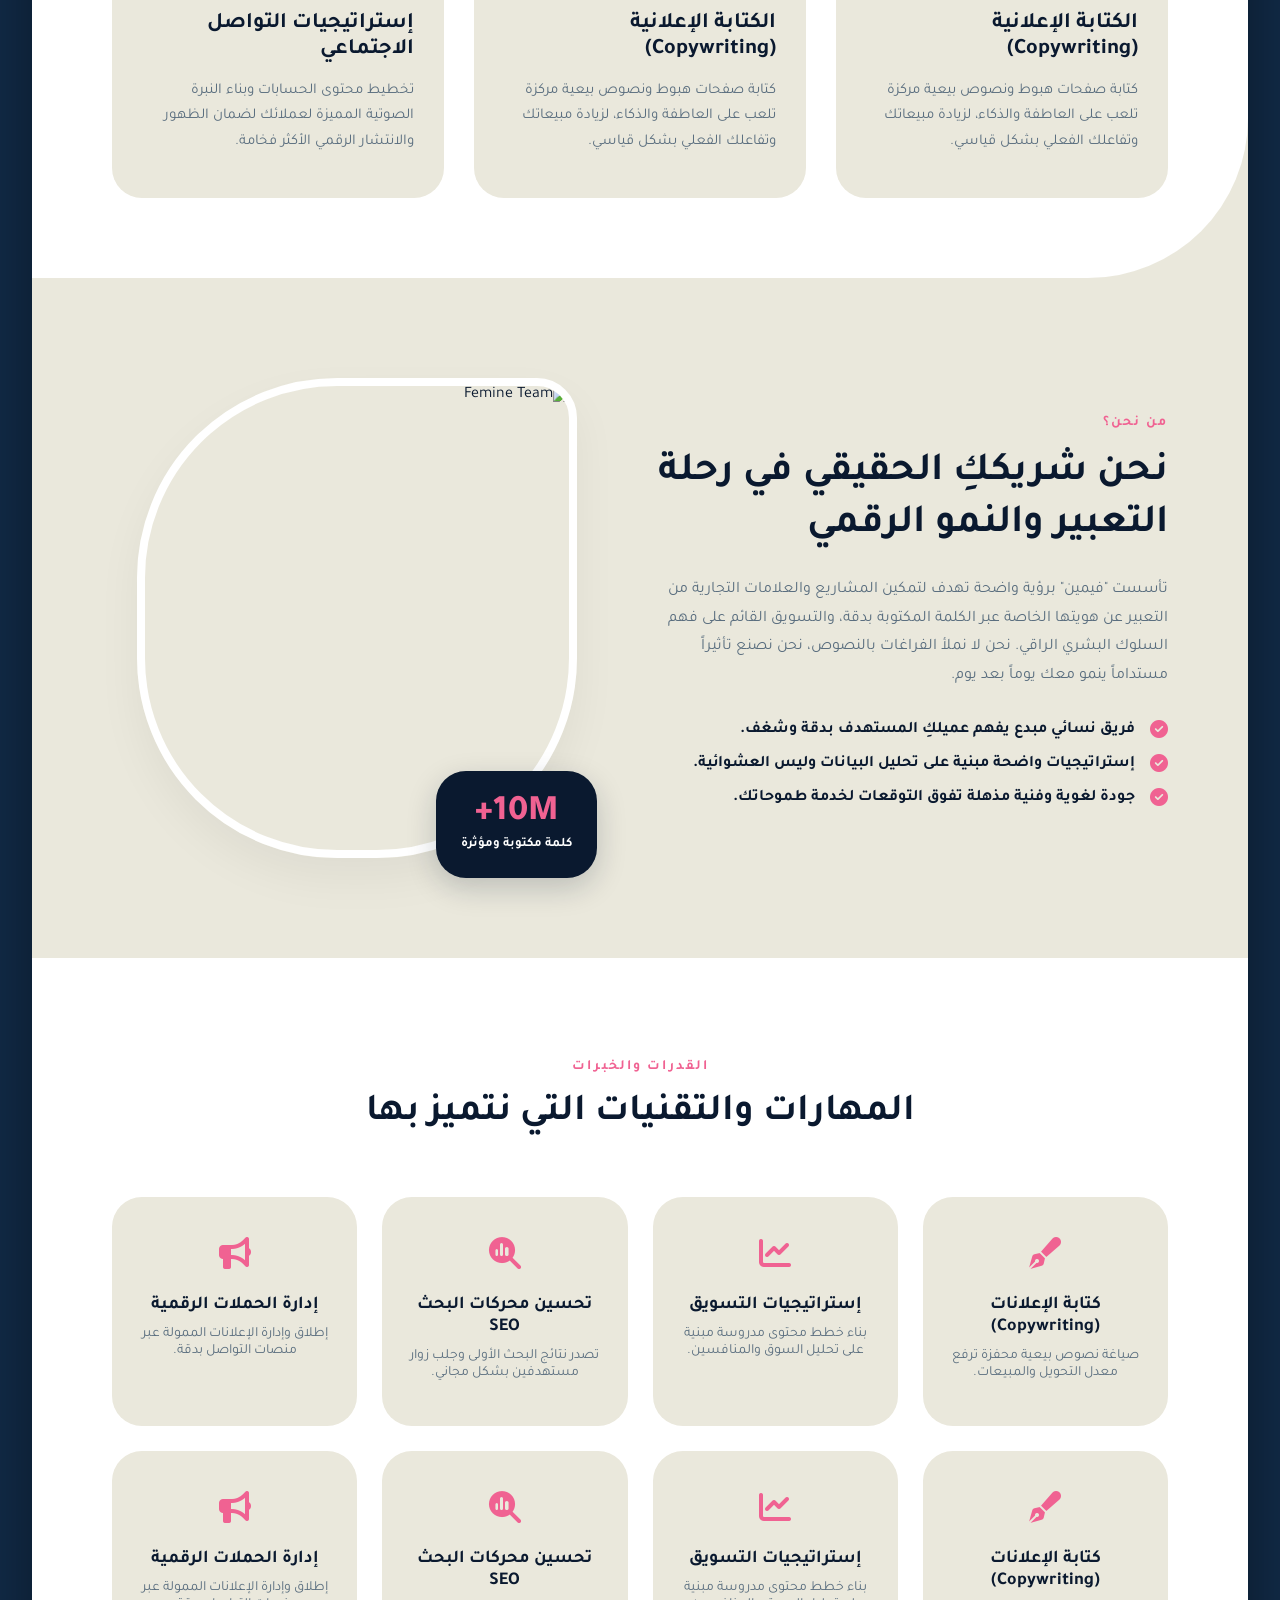
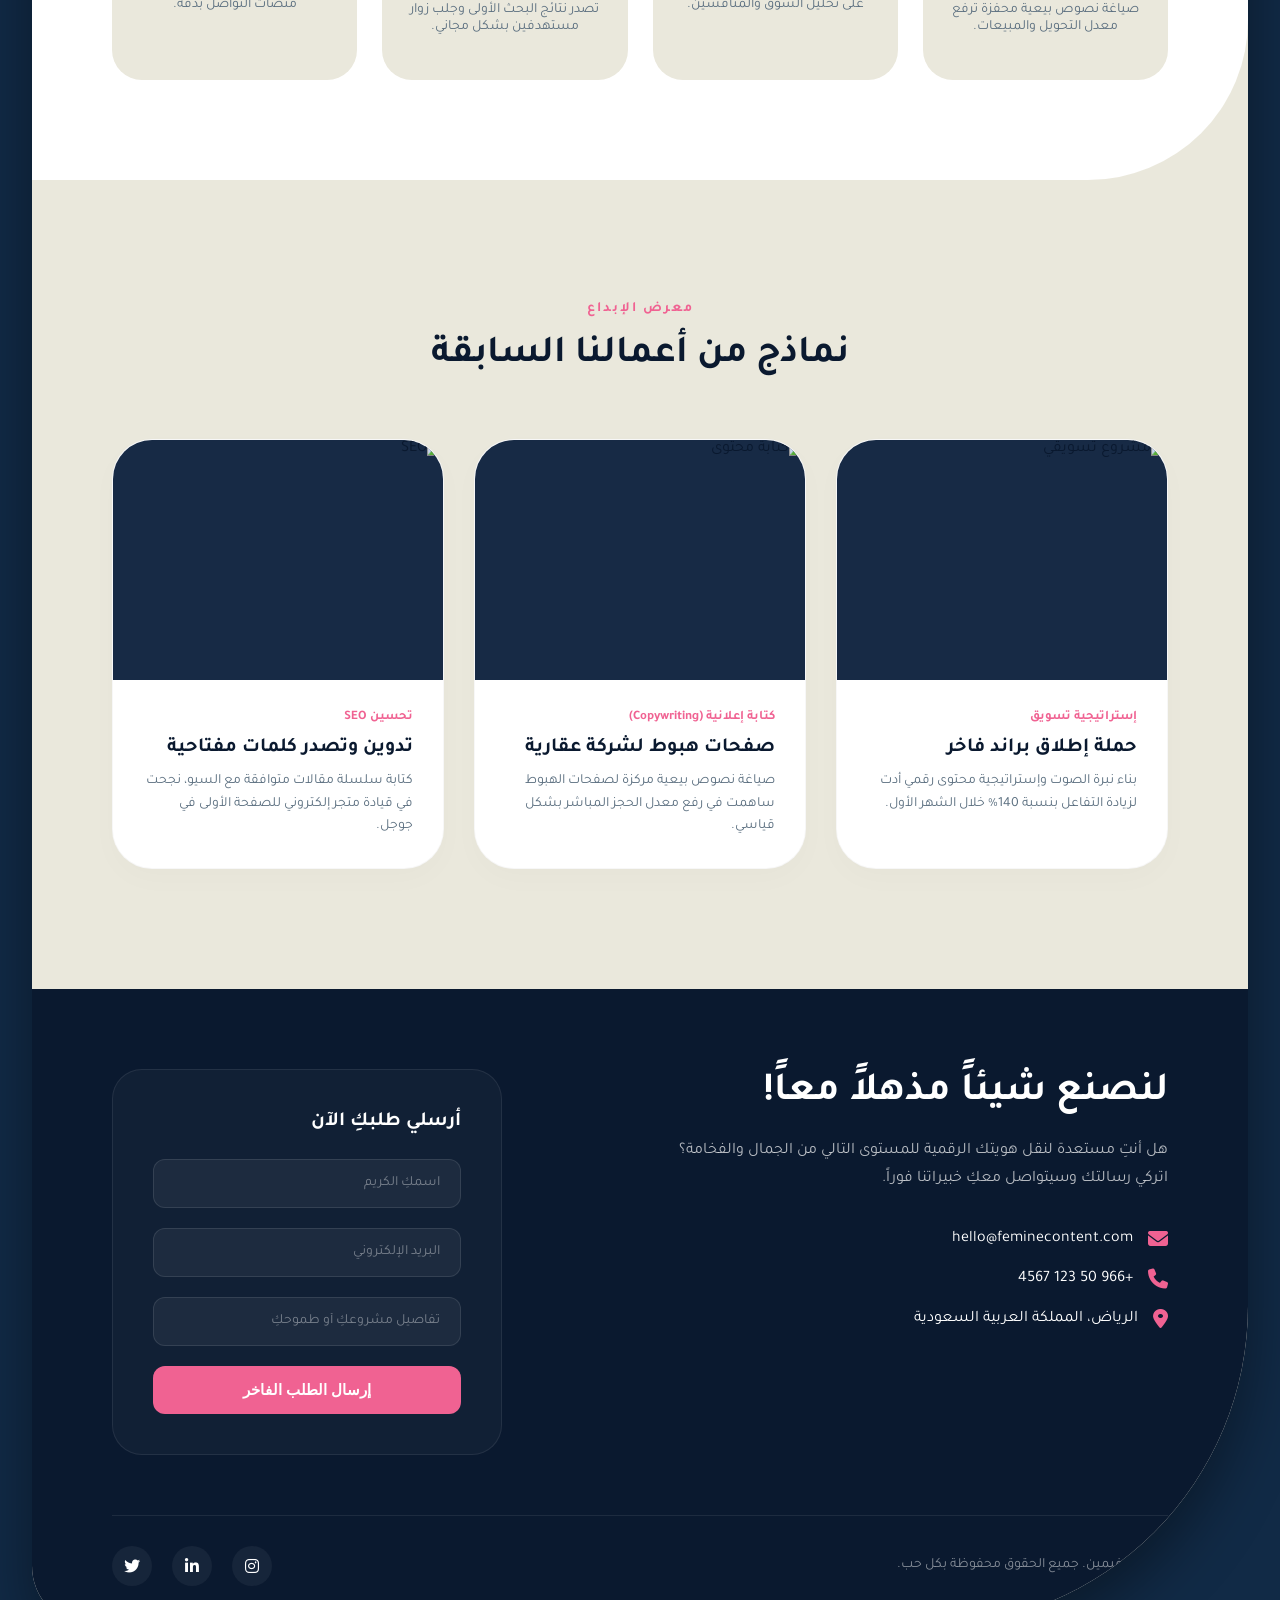
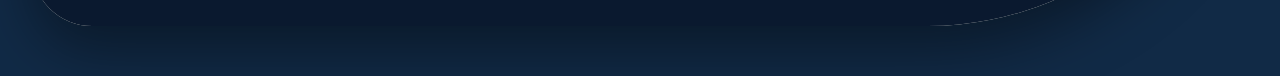
==== commit 62916c58: "T2" ====
--- a/index.html
+++ b/index.html
@@ -1,5 +1,6 @@
 <!DOCTYPE html>
 <html lang="ar" dir="rtl">
+
 <head>
     <meta charset="UTF-8">
     <meta name="viewport" content="width=device-width, initial-scale=1.0">
@@ -7,22 +8,31 @@
     <!-- استدعاء خطوط غوغل الفاخرة للعنوان والنصوص -->
     <link rel="preconnect" href="https://fonts.googleapis.com">
     <link rel="preconnect" href="https://fonts.gstatic.com" crossorigin>
-    <link href="https://fonts.googleapis.com/css2?family=Cairo:wght@400;600;700;800&family=Playfair+Display:ital,wght@0,600;0,700;1,400&family=Tajawal:wght@400;500;700&display=swap" rel="stylesheet">
+    <link
+        href="https://fonts.googleapis.com/css2?family=Cairo:wght@400;600;700;800&family=Playfair+Display:ital,wght@0,600;0,700;1,400&family=Tajawal:wght@400;500;700&display=swap"
+        rel="stylesheet">
     <!-- مكتبة الأيقونات الفاخرة FontAwesome -->
     <link rel="stylesheet" href="https://cdnjs.cloudflare.com/ajax/libs/font-awesome/6.4.0/css/all.min.css">
-    
+
     <style>
         /* --- المتغيرات الموحدة للألوان بدقة بالغة --- */
         :root {
-            --navy-dark: #0A192F;       /* كحلي ملكي عميق وغامق */
-            --navy-light: #172A45;      /* كحلي بدرجة أفتح للعناصر الثانوية */
-            --pink-soft: #F06292;       /* البينك الأنثوي الناعم والمميز للعلامة */
-            --pink-hover: #D81B60;      /* بينك داكن للتفاعل والحركة */
+            --navy-dark: #0A192F;
+            /* كحلي ملكي عميق وغامق */
+            --navy-light: #172A45;
+            /* كحلي بدرجة أفتح للعناصر الثانوية */
+            --pink-soft: #F06292;
+            /* البينك الأنثوي الناعم والمميز للعلامة */
+            --pink-hover: #D81B60;
+            /* بينك داكن للتفاعل والحركة */
             --white-pure: #FFFFFF;
-            --off-white: #EAE8DC;       /* الأوف وايت الدافئ والراقي لخلفية الحاوية الكبيرة */
-            --slate-gray: #5A6E7F;      /* رمادي ناعم مائل للأزرق للنصوص الجانبية */
-            --bg-outer: #112A46;        /* كحلي داكن جداً للخلفية الخارجية خلف الحاوية */
-            
+            --off-white: #EAE8DC;
+            /* الأوف وايت الدافئ والراقي لخلفية الحاوية الكبيرة */
+            --slate-gray: #5A6E7F;
+            /* رمادي ناعم مائل للأزرق للنصوص الجانبية */
+            --bg-outer: #112A46;
+            /* كحلي داكن جداً للخلفية الخارجية خلف الحاوية */
+
             --font-arabic: 'Tajawal', 'Cairo', sans-serif;
             --font-serif: 'Playfair Display', serif;
         }
@@ -51,7 +61,8 @@
             width: 95%;
             max-width: 1280px;
             background-color: var(--off-white);
-            border-radius: 60px 60px 320px 60px; /* تعديل انحنائية الزاوية لتناسب الاتجاه العربي في أسفل اليسار بعد التعديل */
+            border-radius: 60px 60px 320px 60px;
+            /* تعديل انحنائية الزاوية لتناسب الاتجاه العربي في أسفل اليسار بعد التعديل */
             box-shadow: 0 25px 60px rgba(0, 0, 0, 0.4);
             position: relative;
             overflow: hidden;
@@ -64,7 +75,7 @@
             content: '';
             position: absolute;
             top: -200px;
-            right: -200px; 
+            right: -200px;
             width: 500px;
             height: 500px;
             background: radial-gradient(circle, rgba(240, 98, 146, 0.08) 0%, transparent 70%);
@@ -72,14 +83,19 @@
             pointer-events: none;
         }
 
-        /* --- شريط التنقل العلوي (Navbar) --- */
+        /* --- شريط التنقل العلوي (تم التعديل) --- */
         .navbar {
             display: flex;
             justify-content: space-between;
             align-items: center;
-            padding: 40px 80px 20px 80px;
+            /* زيادة الـ padding العلوي والسفلي لزيادة الارتفاع */
+            padding: 30px 70px 10px 70px;
             position: relative;
             z-index: 10;
+            /* إضافة لون خلفية مميز للفصل البصري */
+            background-color: #fcfbf7;
+            /* إضافة حدود سفلية خفيفة جداً لتعزيز الفصل (اختياري) */
+            border-bottom: 1px solid rgba(0, 0, 0, 0.05);
         }
 
         .logo {
@@ -113,7 +129,8 @@
             transition: color 0.3s ease;
         }
 
-        .nav-links a:hover, .nav-links a.active {
+        .nav-links a:hover,
+        .nav-links a.active {
             color: var(--pink-soft);
         }
 
@@ -132,7 +149,7 @@
         /* --- الهيرو سكشن --- */
         .hero {
             display: grid;
-            grid-template-columns: 1.1fr 0.9fr; 
+            grid-template-columns: 1.1fr 0.9fr;
             align-items: center;
             gap: 60px;
             padding: 40px 80px 100px 80px;
@@ -148,7 +165,7 @@
         }
 
         .title {
-            font-family: var(--font-arabic); 
+            font-family: var(--font-arabic);
             font-size: 56px;
             color: var(--navy-dark);
             line-height: 1.25;
@@ -203,7 +220,7 @@
             display: flex;
             justify-content: center;
             align-items: center;
-            box-shadow: 0 8px 20px rgba(0,0,0,0.06);
+            box-shadow: 0 8px 20px rgba(0, 0, 0, 0.06);
             border: 1px solid rgba(240, 98, 146, 0.2);
             transition: all 0.3s ease;
             position: relative;
@@ -223,7 +240,7 @@
         .play-icon {
             color: var(--navy-dark);
             font-size: 14px;
-            transform: rotate(180deg); 
+            transform: rotate(180deg);
         }
 
         .video-btn-wrapper:hover .video-btn {
@@ -252,8 +269,8 @@
         .image-frame {
             width: 420px;
             height: 520px;
-            background-color: var(--navy-dark); 
-            border-radius: 210px 210px 50px 210px; 
+            background-color: var(--navy-dark);
+            border-radius: 210px 210px 50px 210px;
             overflow: hidden;
             position: relative;
             box-shadow: 0 20px 45px rgba(10, 25, 47, 0.15);
@@ -273,7 +290,7 @@
         .stars-decor {
             position: absolute;
             top: 60px;
-            left: 15px; 
+            left: 15px;
             z-index: 5;
             display: flex;
             flex-direction: column;
@@ -286,8 +303,15 @@
             line-height: 0.5;
         }
 
-        .pink-star { color: var(--pink-soft); }
-        .navy-star { color: var(--navy-dark); font-size: 28px; margin-left: 25px; }
+        .pink-star {
+            color: var(--pink-soft);
+        }
+
+        .navy-star {
+            color: var(--navy-dark);
+            font-size: 28px;
+            margin-left: 25px;
+        }
 
         /* --- قسم الخدمات (Services) --- */
         .services-section {
@@ -427,10 +451,10 @@
             width: 100%;
             max-width: 440px;
             height: 480px;
-            border-radius: 200px 40px 200px 200px; 
+            border-radius: 200px 40px 200px 200px;
             overflow: hidden;
             border: 8px solid var(--white-pure);
-            box-shadow: 0 20px 45px rgba(0,0,0,0.05);
+            box-shadow: 0 20px 45px rgba(0, 0, 0, 0.05);
         }
 
         .about-frame img {
@@ -442,13 +466,13 @@
         .about-badge {
             position: absolute;
             bottom: -20px;
-            right: -20px; 
+            right: -20px;
             background-color: var(--navy-dark);
             color: var(--white-pure);
             padding: 25px;
             border-radius: 30px;
             text-align: center;
-            box-shadow: 0 10px 30px rgba(10,25,47,0.2);
+            box-shadow: 0 10px 30px rgba(10, 25, 47, 0.2);
         }
 
         .about-badge .number {
@@ -467,11 +491,12 @@
         }
 
 
-           /* --- قسم المهارات والتقنيات --- */
+        /* --- قسم المهارات والتقنيات --- */
         .skills-section {
             padding: 100px 80px;
             background-color: var(--white-pure);
-            border-radius: 0 0 160px 0; /* انحناء جانبي فخم يربطه بالسكشن التالي */
+            border-radius: 0 0 160px 0;
+            /* انحناء جانبي فخم يربطه بالسكشن التالي */
         }
 
         .section-header {
@@ -506,7 +531,8 @@
             background-color: var(--off-white);
             padding: 40px 25px;
             text-align: center;
-            border-radius: 30px; /* إرجاع انحناء الكروت */
+            border-radius: 30px;
+            /* إرجاع انحناء الكروت */
             border-bottom: 4px solid transparent;
             transition: all 0.3s ease;
         }
@@ -553,10 +579,11 @@
 
         .portfolio-item {
             background: var(--white-pure);
-            border: 1px solid rgba(0,0,0,0.03);
-            border-radius: 40px; /* إرجاع انحناء كروت الأعمال */
+            border: 1px solid rgba(0, 0, 0, 0.03);
+            border-radius: 40px;
+            /* إرجاع انحناء كروت الأعمال */
             overflow: hidden;
-            box-shadow: 0 10px 30px rgba(0,0,0,0.02);
+            box-shadow: 0 10px 30px rgba(0, 0, 0, 0.02);
             transition: all 0.3s ease;
         }
 
@@ -747,82 +774,312 @@
 
         /* --- الحركات والتأثيرات (Animations) --- */
         @keyframes pulse {
-            0% { transform: scale(1); }
-            50% { transform: scale(1.1); }
-            100% { transform: scale(1); }
+            0% {
+                transform: scale(1);
+            }
+
+            50% {
+                transform: scale(1.1);
+            }
+
+            100% {
+                transform: scale(1);
+            }
         }
 
         @keyframes pulse-ring {
-            0% { transform: scale(0.95); opacity: 1; }
-            100% { transform: scale(1.4); opacity: 0; }
+            0% {
+                transform: scale(0.95);
+                opacity: 1;
+            }
+
+            100% {
+                transform: scale(1.4);
+                opacity: 0;
+            }
         }
 
         /* --- التجاوب مع الجوال والشاشات المتوسطة (Responsive) --- */
         @media (max-width: 1024px) {
-            body { padding: 20px 0; }
-            .navbar { padding: 30px 40px; flex-direction: column; gap: 20px; }
-            .nav-links { gap: 20px; flex-wrap: wrap; justify-content: center; }
-            .hero { grid-template-columns: 1fr; gap: 50px; padding: 20px 20px 60px 20px; text-align: center; }
-            .hero-content { align-items: center; text-align: center; order: 1; } 
-            .hero-visual { order: 2; }
-            .title { font-size: 36px; }
-            .subtitle { margin: 0 auto 30px auto; font-size: 16px; }
-            .actions { justify-content: center; flex-direction: column; gap: 20px; }
-            .image-frame { width: 100%; max-width: 320px; height: 400px; border-radius: 120px 120px 40px 120px; }
-            .services-section { padding: 60px 20px; border-radius: 0 0 80px 0; }
-            .section-title { font-size: 28px; }
-            .services-grid { grid-template-columns: 1fr; gap: 25px; }
-            .about-section { grid-template-columns: 1fr; gap: 50px; padding: 60px 20px; text-align: center; }
-            .about-frame { margin: 0 auto; width: 100%; max-width: 320px; height: 350px; border-radius: 120px 40px 120px 120px; }
-            .bullet-list li { justify-content: center; font-size: 15px; }
-            .about-badge { right: 50%; transform: translateX(50%); bottom: -30px; padding: 15px 20px; }
-            .about-badge .number { font-size: 28px; }
-            .footer-section { padding: 60px 20px 30px 20px; }
-            .footer-grid { grid-template-columns: 1fr; gap: 40px; }
-            .footer-contact h2 { font-size: 30px; }
-            .footer-form { padding: 25px 20px; }
-            .footer-bottom { flex-direction: column; gap: 20px; text-align: center; }
-            .main-wrapper { border-radius: 30px 30px 120px 30px; }
+            body {
+                padding: 20px 0;
+            }
+
+            .navbar {
+                padding: 20px;
+                gap: 20px;
+                flex-direction: row-reverse;
+                /* اللوجو يمين والقائمة يسار */
+                justify-content: space-between;
+            }
+
+            .nav-links {
+                gap: 20px;
+                flex-wrap: wrap;
+                justify-content: center;
+            }
+
+            .hero {
+                grid-template-columns: 1fr;
+                gap: 50px;
+                padding: 20px 20px 60px 20px;
+                text-align: center;
+            }
+
+            .hero-content {
+                align-items: center;
+                text-align: center;
+                order: 1;
+            }
+
+            .hero-visual {
+                order: 2;
+            }
+
+            .title {
+                font-size: 38px;
+            }
+
+            .subtitle {
+                margin: 0 auto 30px auto;
+                font-size: 16px;
+            }
+
+            .actions {
+                justify-content: center;
+                flex-direction: column;
+                gap: 20px;
+            }
+
+            .image-frame {
+                width: 100%;
+                max-width: 320px;
+                height: 400px;
+                border-radius: 120px 120px 40px 120px;
+            }
+
+            .services-section,
+            .skills-section,
+            .portfolio-section {
+                padding: 60px 20px;
+            }
+
+            .skills-section {
+                border-radius: 0 0 80px 0;
+            }
+
+            .services-grid {
+                grid-template-columns: 1fr;
+                gap: 25px;
+            }
+
+            .section-title {
+                font-size: 38px;
+            }
+
+            .about-section {
+                grid-template-columns: 1fr;
+                gap: 50px;
+                padding: 60px 20px;
+                text-align: center;
+            }
+
+            .about-frame {
+                margin: 0 auto;
+                width: 100%;
+                max-width: 320px;
+                height: 350px;
+                border-radius: 120px 40px 120px 120px;
+            }
+
+            .bullet-list li {
+                justify-content: center;
+                font-size: 15px;
+            }
+
+            .about-badge {
+                right: 50%;
+                transform: translateX(50%);
+                bottom: -30px;
+                padding: 15px 20px;
+            }
+
+            .about-badge .number {
+                font-size: 28px;
+            }
+
+            .footer-section {
+                padding: 60px 20px 30px 20px;
+            }
+
+            .footer-grid {
+                grid-template-columns: 1fr;
+                gap: 40px;
+            }
+
+            .footer-contact h2 {
+                font-size: 30px;
+            }
+
+            .footer-form {
+                padding: 25px 20px;
+            }
+
+            .footer-bottom {
+                flex-direction: column;
+                gap: 20px;
+                text-align: center;
+            }
+
+            .main-wrapper {
+                border-radius: 30px 30px 120px 30px;
+            }
+
+
+            /* تحويل الشبكات لعنصر واحد في السطر */
+            .services-grid,
+            .skills-grid,
+            .portfolio-grid {
+                grid-template-columns: 1fr;
+                gap: 25px;
+            }
+
         }
 
         @media (max-width: 480px) {
-            .title { font-size: 28px; }
-            .navbar { padding: 20px 15px; }
-            .nav-links { gap: 15px; }
-            .nav-links a { font-size: 14px; }
-            .logo { font-size: 26px; }
+            .title {
+                font-size: 38px;
+            }
+
+            .navbar {
+                padding: 20px 15px;
+            }
+
+            .nav-links {
+                gap: 15px;
+            }
+
+            .nav-links a {
+                font-size: 14px;
+            }
+
+
+
+            .navbar {
+                display: flex;
+                justify-content: space-between;
+                /* هذا الكود يباعد بين اللوجو والقائمة */
+                align-items: center;
+                /* لمحاذاة العناصر في المنتصف عمودياً */
+                padding: 20px 50px;
+            }
+
+            /* إذا أردتِ التحكم في اللوجو تحديداً */
+            .logo {
+                order: 1;
+                /* اللوجو سيكون أول عنصر في جهة اليمين */
+                font-size: 30px;
+                font-weight: bold;
+            }
+
+            .nav-links {
+                order: 2;
+                /* القائمة ستكون في جهة اليسار */
+            }
+        }
+
+        /* إخفاء زر القائمة في الشاشات الكبيرة */
+        .menu-toggle {
+            display: none;
+        }
+
+        /* تنسيق الموبايل - جعل القائمة تفتح وتغلق */
+        @media (max-width: 768px) {
+
+            .menu-toggle {
+                display: block;
+                font-size: 27px;
+                cursor: pointer;
+                color: var(--navy-dark);
+            }
+
+            .nav-links {
+                display: none;
+                flex-direction: column;
+                position: absolute;
+                top: 100%;
+                right: 0;
+                width: 100%;
+                background-color: var(--white-pure);
+                padding: 20px;
+                box-shadow: 0 10px 20px rgba(0, 0, 0, 0.1);
+                text-align: center;
+                z-index: 1000;
+            }
+
+            .nav-links.active {
+                display: flex;
+            }
+
+            .nav-links li {
+                margin: 25px 0;
+            }
+        }
+
+        @media (min-width: 769px) {
+            .menu-toggle {
+                display: none;
+            }
         }
     </style>
 </head>
+
 <body>
 
     <div class="main-wrapper">
-        
+
         <!-- شريط التنقل العلوي -->
         <header class="navbar">
+            <div class="menu-toggle" onclick="document.querySelector('.nav-links').classList.toggle('active')">
+                <i class="fa-solid fa-bars"></i>
+            </div>
+
             <div class="logo">
                 <span class="sparkle">✦</span> مريم محمد
             </div>
+
             <nav>
                 <ul class="nav-links">
-                    <li><a href="#" class="active">الرئيسية</a></li>
-                    <li><a href="#about">قصتنا</a></li>
-                    <li><a href="#services">خدماتنا</a></li>
-                    <li><a href="#portfolio"> الاعمال السابقة</a></li>
-                    <li><a href="#contact">تواصل معنا</a></li>
+                    <li><a href="#"
+                            onclick="document.querySelector('.nav-links').classList.remove('active')">الرئيسية</a></li>
+                    <li><a href="#about"
+                            onclick="document.querySelector('.nav-links').classList.remove('active')">قصتنا</a></li>
+                    <li><a href="#services"
+                            onclick="document.querySelector('.nav-links').classList.remove('active')">خدماتنا</a></li>
+                    <li><a href="#portfolio"
+                            onclick="document.querySelector('.nav-links').classList.remove('active')">الاعمال
+                            السابقة</a></li>
+                    <li><a href="#contact"
+                            onclick="document.querySelector('.nav-links').classList.remove('active')">تواصل معنا</a>
+                    </li>
+
+                    <li class="mobile-cta">
+                        <a href="#contact" class="btn-pink"
+                            onclick="document.querySelector('.nav-links').classList.remove('active')">حجز استشارة</a>
+                    </li>
                 </ul>
             </nav>
-            <div class="search-btn">
-                <i class="fa-solid fa-magnifying-glass"></i>
-            </div>
+
+
         </header>
-
         <!-- الهيرو سكشن -->
         <main class="hero">
             <div class="hero-content">
                 <h1 class="title">أهلاً بك في عالم<br>تتحول فيه الكلمات<br>إلى أرباح وتأثير</h1>
                 <p class="subtitle">
-                    وجهتك الأولى لصناعة الحضور الرقمي الفاخر. هنا ندمج إبداع كتابة المحتوى بذكاء الإستراتيجيات التسويقية، لنصنع لعلامتك التجارية محتوى يأسر الجمهور ويقودهم للشراء. من صياغة الهوية والنصوص الإعلانية البيعية إلى إدارة الحملات؛ نحن لا نكتب لمجرد النشر، بل نصنع نمواً مستداماً لعملك.
+                    وجهتك الأولى لصناعة الحضور الرقمي الفاخر. هنا ندمج إبداع كتابة المحتوى بذكاء الإستراتيجيات
+                    التسويقية، لنصنع لعلامتك التجارية محتوى يأسر الجمهور ويقودهم للشراء. من صياغة الهوية والنصوص
+                    الإعلانية البيعية إلى إدارة الحملات؛ نحن لا نكتب لمجرد النشر، بل نصنع نمواً مستداماً لعملك.
                 </p>
                 <div class="actions">
                     <a href="#contact" class="btn-pink">ابدئي الآن</a>
@@ -841,7 +1098,8 @@
                     <span class="star navy-star">✦</span>
                 </div>
                 <div class="image-frame">
-                    <img src="https://images.unsplash.com/photo-1594744803329-e58b31de8bf5?q=80&w=1000&auto=format&fit=crop" alt="Model">
+                    <img src="https://images.unsplash.com/photo-1594744803329-e58b31de8bf5?q=80&w=1000&auto=format&fit=crop"
+                        alt="Model">
                 </div>
             </div>
         </main>
@@ -851,7 +1109,8 @@
             <div class="section-header">
                 <span class="section-tag">ماذا نقدم لكِ؟</span>
                 <h2 class="section-title">صناعة المحتوى والتسويق الرقمي بأسلوب مختلف</h2>
-                <p style="color: var(--slate-gray); line-height: 1.7;">نهتم بالتفاصيل الدقيقة لعلامتك لكي نروي قصة تميزك بلغة يفهمها العميل ويلتفت لها المنافسون.</p>
+                <p style="color: var(--slate-gray); line-height: 1.7;">نهتم بالتفاصيل الدقيقة لعلامتك لكي نروي قصة تميزك
+                    بلغة يفهمها العميل ويلتفت لها المنافسون.</p>
             </div>
 
             <div class="services-grid">
@@ -860,42 +1119,48 @@
                         <i class="fa-solid fa-pen-nib"></i>
                     </div>
                     <h3>كتابة المحتوى الإبداعي</h3>
-                    <p>صياغة المقالات والمدونات والكتب الرقمية المتوافقة تماماً مع شروط الـ SEO لبناء مرجعية معرفية قوية لعلامتك.</p>
+                    <p>صياغة المقالات والمدونات والكتب الرقمية المتوافقة تماماً مع شروط الـ SEO لبناء مرجعية معرفية قوية
+                        لعلامتك.</p>
                 </div>
                 <div class="service-card">
                     <div class="service-icon">
                         <i class="fa-solid fa-bullseye"></i>
                     </div>
                     <h3>الكتابة الإعلانية (Copywriting)</h3>
-                    <p>كتابة صفحات هبوط ونصوص بيعية مركزة تلعب على العاطفة والذكاء، لزيادة مبيعاتك وتفاعلك الفعلي بشكل قياسي.</p>
+                    <p>كتابة صفحات هبوط ونصوص بيعية مركزة تلعب على العاطفة والذكاء، لزيادة مبيعاتك وتفاعلك الفعلي بشكل
+                        قياسي.</p>
                 </div>
                 <div class="service-card">
                     <div class="service-icon">
                         <i class="fa-solid fa-bullseye"></i>
                     </div>
                     <h3>الكتابة الإعلانية (Copywriting)</h3>
-                    <p>كتابة صفحات هبوط ونصوص بيعية مركزة تلعب على العاطفة والذكاء، لزيادة مبيعاتك وتفاعلك الفعلي بشكل قياسي.</p>
+                    <p>كتابة صفحات هبوط ونصوص بيعية مركزة تلعب على العاطفة والذكاء، لزيادة مبيعاتك وتفاعلك الفعلي بشكل
+                        قياسي.</p>
                 </div>
                 <div class="service-card">
                     <div class="service-icon">
                         <i class="fa-solid fa-bullseye"></i>
                     </div>
                     <h3>الكتابة الإعلانية (Copywriting)</h3>
-                    <p>كتابة صفحات هبوط ونصوص بيعية مركزة تلعب على العاطفة والذكاء، لزيادة مبيعاتك وتفاعلك الفعلي بشكل قياسي.</p>
+                    <p>كتابة صفحات هبوط ونصوص بيعية مركزة تلعب على العاطفة والذكاء، لزيادة مبيعاتك وتفاعلك الفعلي بشكل
+                        قياسي.</p>
                 </div>
                 <div class="service-card">
                     <div class="service-icon">
                         <i class="fa-solid fa-bullseye"></i>
                     </div>
                     <h3>الكتابة الإعلانية (Copywriting)</h3>
-                    <p>كتابة صفحات هبوط ونصوص بيعية مركزة تلعب على العاطفة والذكاء، لزيادة مبيعاتك وتفاعلك الفعلي بشكل قياسي.</p>
+                    <p>كتابة صفحات هبوط ونصوص بيعية مركزة تلعب على العاطفة والذكاء، لزيادة مبيعاتك وتفاعلك الفعلي بشكل
+                        قياسي.</p>
                 </div>
                 <div class="service-card">
                     <div class="service-icon">
                         <i class="fa-solid fa-share-nodes"></i>
                     </div>
                     <h3>إستراتيجيات التواصل الاجتماعي</h3>
-                    <p>تخطيط محتوى الحسابات وبناء النبرة الصوتية المميزة لعملائك لضمان الظهور والانتشار الرقمي الأكثر فخامة.</p>
+                    <p>تخطيط محتوى الحسابات وبناء النبرة الصوتية المميزة لعملائك لضمان الظهور والانتشار الرقمي الأكثر
+                        فخامة.</p>
                 </div>
             </div>
         </section>
@@ -906,18 +1171,23 @@
                 <span class="section-tag">من نحن؟</span>
                 <h2>نحن شريككِ الحقيقي في رحلة التعبير والنمو الرقمي</h2>
                 <p>
-                    تأسست "فيمين" برؤية واضحة تهدف لتمكين المشاريع والعلامات التجارية من التعبير عن هويتها الخاصة عبر الكلمة المكتوبة بدقة، والتسويق القائم على فهم السلوك البشري الراقي. نحن لا نملأ الفراغات بالنصوص، نحن نصنع تأثيراً مستداماً ينمو معك يوماً بعد يوم.
+                    تأسست "فيمين" برؤية واضحة تهدف لتمكين المشاريع والعلامات التجارية من التعبير عن هويتها الخاصة عبر
+                    الكلمة المكتوبة بدقة، والتسويق القائم على فهم السلوك البشري الراقي. نحن لا نملأ الفراغات بالنصوص،
+                    نحن نصنع تأثيراً مستداماً ينمو معك يوماً بعد يوم.
                 </p>
                 <ul class="bullet-list">
                     <li><i class="fa-solid fa-circle-check"></i> فريق نسائي مبدع يفهم عميلكِ المستهدف بدقة وشغف.</li>
-                    <li><i class="fa-solid fa-circle-check"></i> إستراتيجيات واضحة مبنية على تحليل البيانات وليس العشوائية.</li>
-                    <li><i class="fa-solid fa-circle-check"></i> جودة لغوية وفنية مذهلة تفوق التوقعات لخدمة طموحاتك.</li>
+                    <li><i class="fa-solid fa-circle-check"></i> إستراتيجيات واضحة مبنية على تحليل البيانات وليس
+                        العشوائية.</li>
+                    <li><i class="fa-solid fa-circle-check"></i> جودة لغوية وفنية مذهلة تفوق التوقعات لخدمة طموحاتك.
+                    </li>
                 </ul>
             </div>
 
             <div class="about-image">
                 <div class="about-frame">
-                    <img src="https://images.unsplash.com/photo-1573496359142-b8d87734a5a2?q=80&w=1000&auto=format&fit=crop" alt="Femine Team">
+                    <img src="https://images.unsplash.com/photo-1573496359142-b8d87734a5a2?q=80&w=1000&auto=format&fit=crop"
+                        alt="Femine Team">
                 </div>
                 <div class="about-badge">
                     <span class="number">10M+</span>
@@ -926,7 +1196,7 @@
             </div>
         </section>
 
-            <!-- قسم المهارات والتقنيات (منحني الكروت) -->
+        <!-- قسم المهارات والتقنيات (منحني الكروت) -->
         <section id="skills" class="skills-section">
             <div class="section-header">
                 <span class="section-tag">القدرات والخبرات</span>
@@ -985,7 +1255,8 @@
             <div class="portfolio-grid">
                 <div class="portfolio-item">
                     <div class="portfolio-img">
-                        <img src="https://images.unsplash.com/photo-1460925895917-afdab827c52f?q=80&w=500" alt="مشروع تسويقي">
+                        <img src="https://images.unsplash.com/photo-1460925895917-afdab827c52f?q=80&w=500"
+                            alt="مشروع تسويقي">
                     </div>
                     <div class="portfolio-info">
                         <span class="portfolio-cat">إستراتيجية تسويق</span>
@@ -995,7 +1266,8 @@
                 </div>
                 <div class="portfolio-item">
                     <div class="portfolio-img">
-                        <img src="https://images.unsplash.com/photo-1542435503-956c469947f6?q=80&w=500" alt="كتابة محتوى">
+                        <img src="https://images.unsplash.com/photo-1542435503-956c469947f6?q=80&w=500"
+                            alt="كتابة محتوى">
                     </div>
                     <div class="portfolio-info">
                         <span class="portfolio-cat">كتابة إعلانية (Copywriting)</span>
@@ -1022,7 +1294,8 @@
             <div class="footer-grid">
                 <div class="footer-contact">
                     <h2>لنصنع شيئاً مذهلاً معاً!</h2>
-                    <p>هل أنتِ مستعدة لنقل هويتك الرقمية للمستوى التالي من الجمال والفخامة؟ اتركي رسالتك وسيتواصل معكِ خبيراتنا فوراً.</p>
+                    <p>هل أنتِ مستعدة لنقل هويتك الرقمية للمستوى التالي من الجمال والفخامة؟ اتركي رسالتك وسيتواصل معكِ
+                        خبيراتنا فوراً.</p>
                     <ul class="contact-info-list">
                         <li><i class="fa-solid fa-envelope"></i> hello@feminecontent.com</li>
                         <li><i class="fa-solid fa-phone"></i> +966 50 123 4567</li>
@@ -1032,7 +1305,8 @@
 
                 <div class="footer-form">
                     <h3>أرسلي طلبكِ الآن</h3>
-                    <form onsubmit="event.preventDefault(); alert('شكراً لثقتكِ بنا! سيتم التواصل معكِ خلال ساعات قليلة.');">
+                    <form
+                        onsubmit="event.preventDefault(); alert('شكراً لثقتكِ بنا! سيتم التواصل معكِ خلال ساعات قليلة.');">
                         <div class="form-group">
                             <input type="text" class="form-control" placeholder="اسمكِ الكريم" required>
                         </div>
@@ -1040,7 +1314,8 @@
                             <input type="email" class="form-control" placeholder="البريد الإلكتروني" required>
                         </div>
                         <div class="form-group">
-                            <input type="textarea" class="form-control" rows="4" placeholder="تفاصيل مشروعكِ أو طموحكِ" required>
+                            <input type="textarea" class="form-control" rows="4" placeholder="تفاصيل مشروعكِ أو طموحكِ"
+                                required>
                         </div>
                         <button type="submit" class="btn-submit">إرسال الطلب الفاخر</button>
                     </form>
@@ -1058,5 +1333,20 @@
         </footer>
 
     </div>
+
+    <script>
+        function toggleMenu() {
+            const nav = document.getElementById("navLinks");
+            nav.classList.toggle("active");
+        }
+
+        function closeMenu() {
+            // نغلق القائمة فقط إذا كنا في عرض الموبايل
+            if (window.innerWidth <= 768) {
+                document.getElementById("navLinks").classList.remove("active");
+            }
+        }
+    </script>
 </body>
+
 </html>
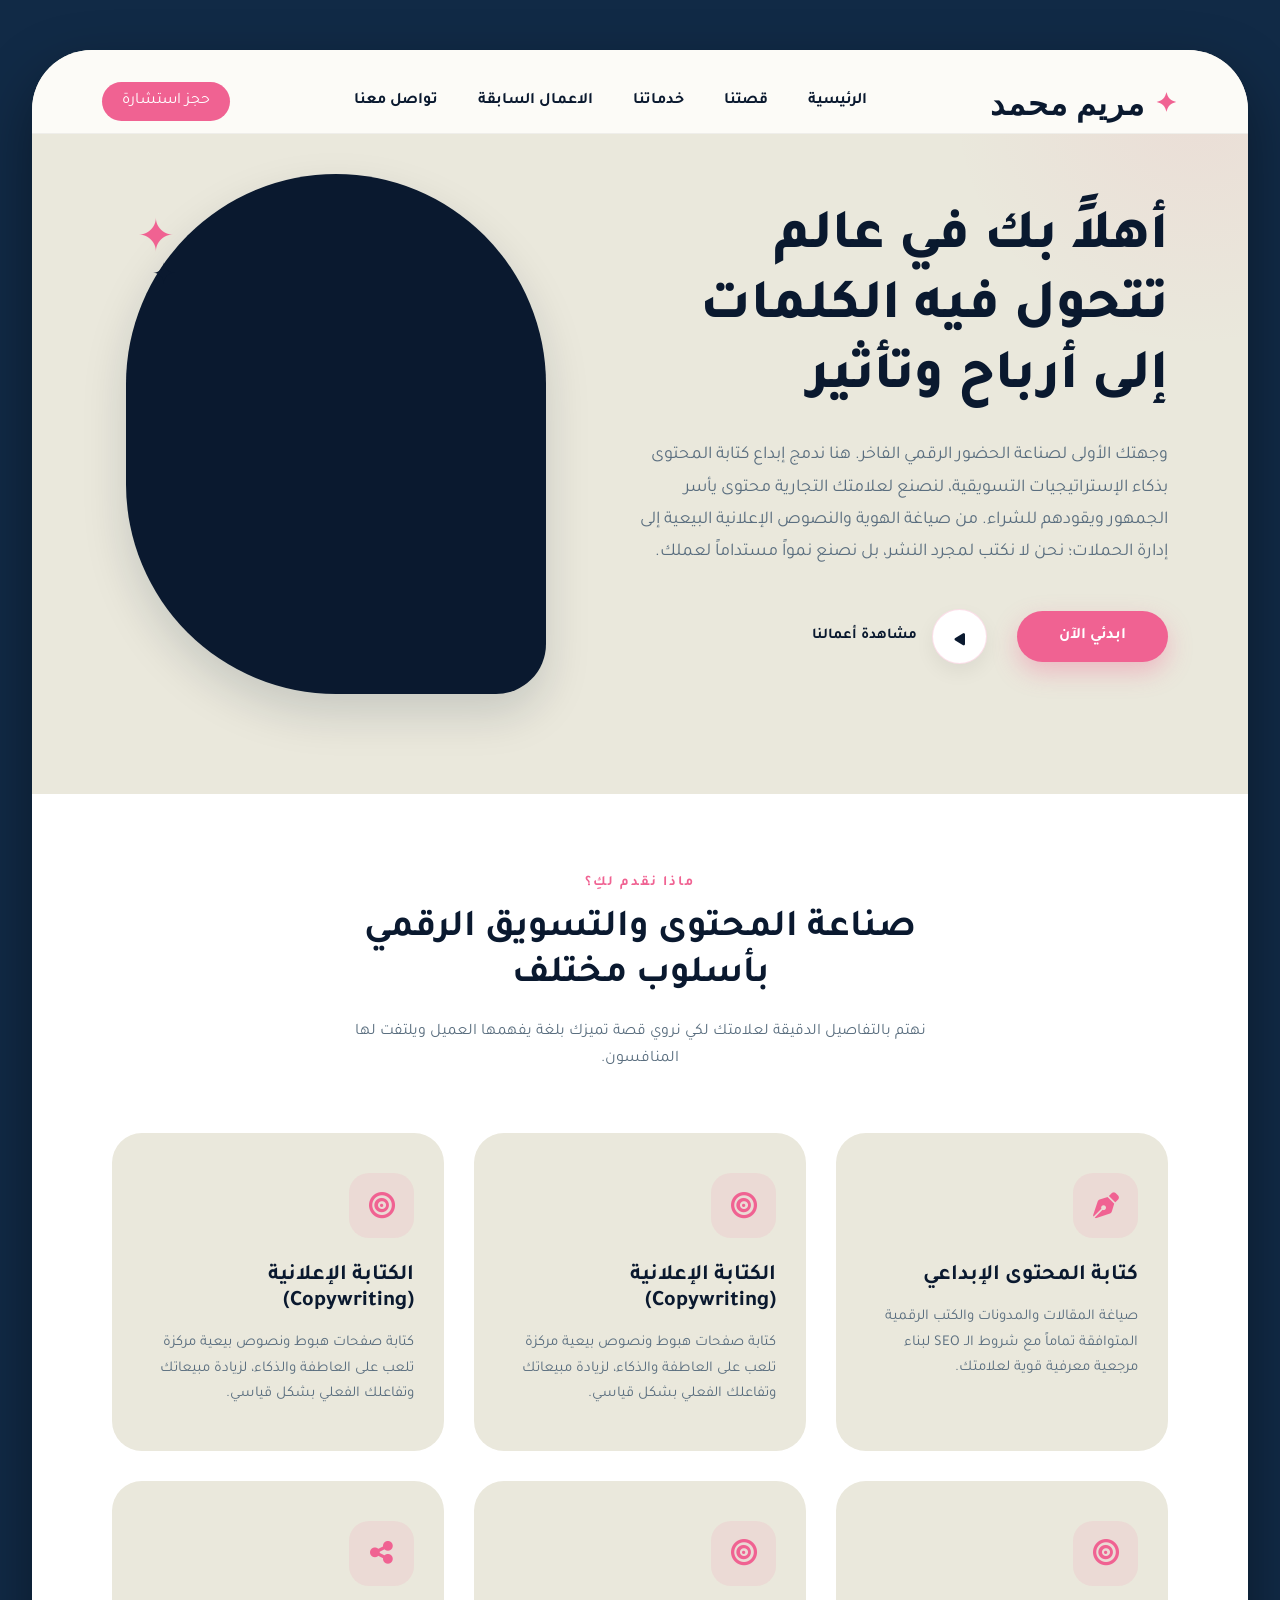
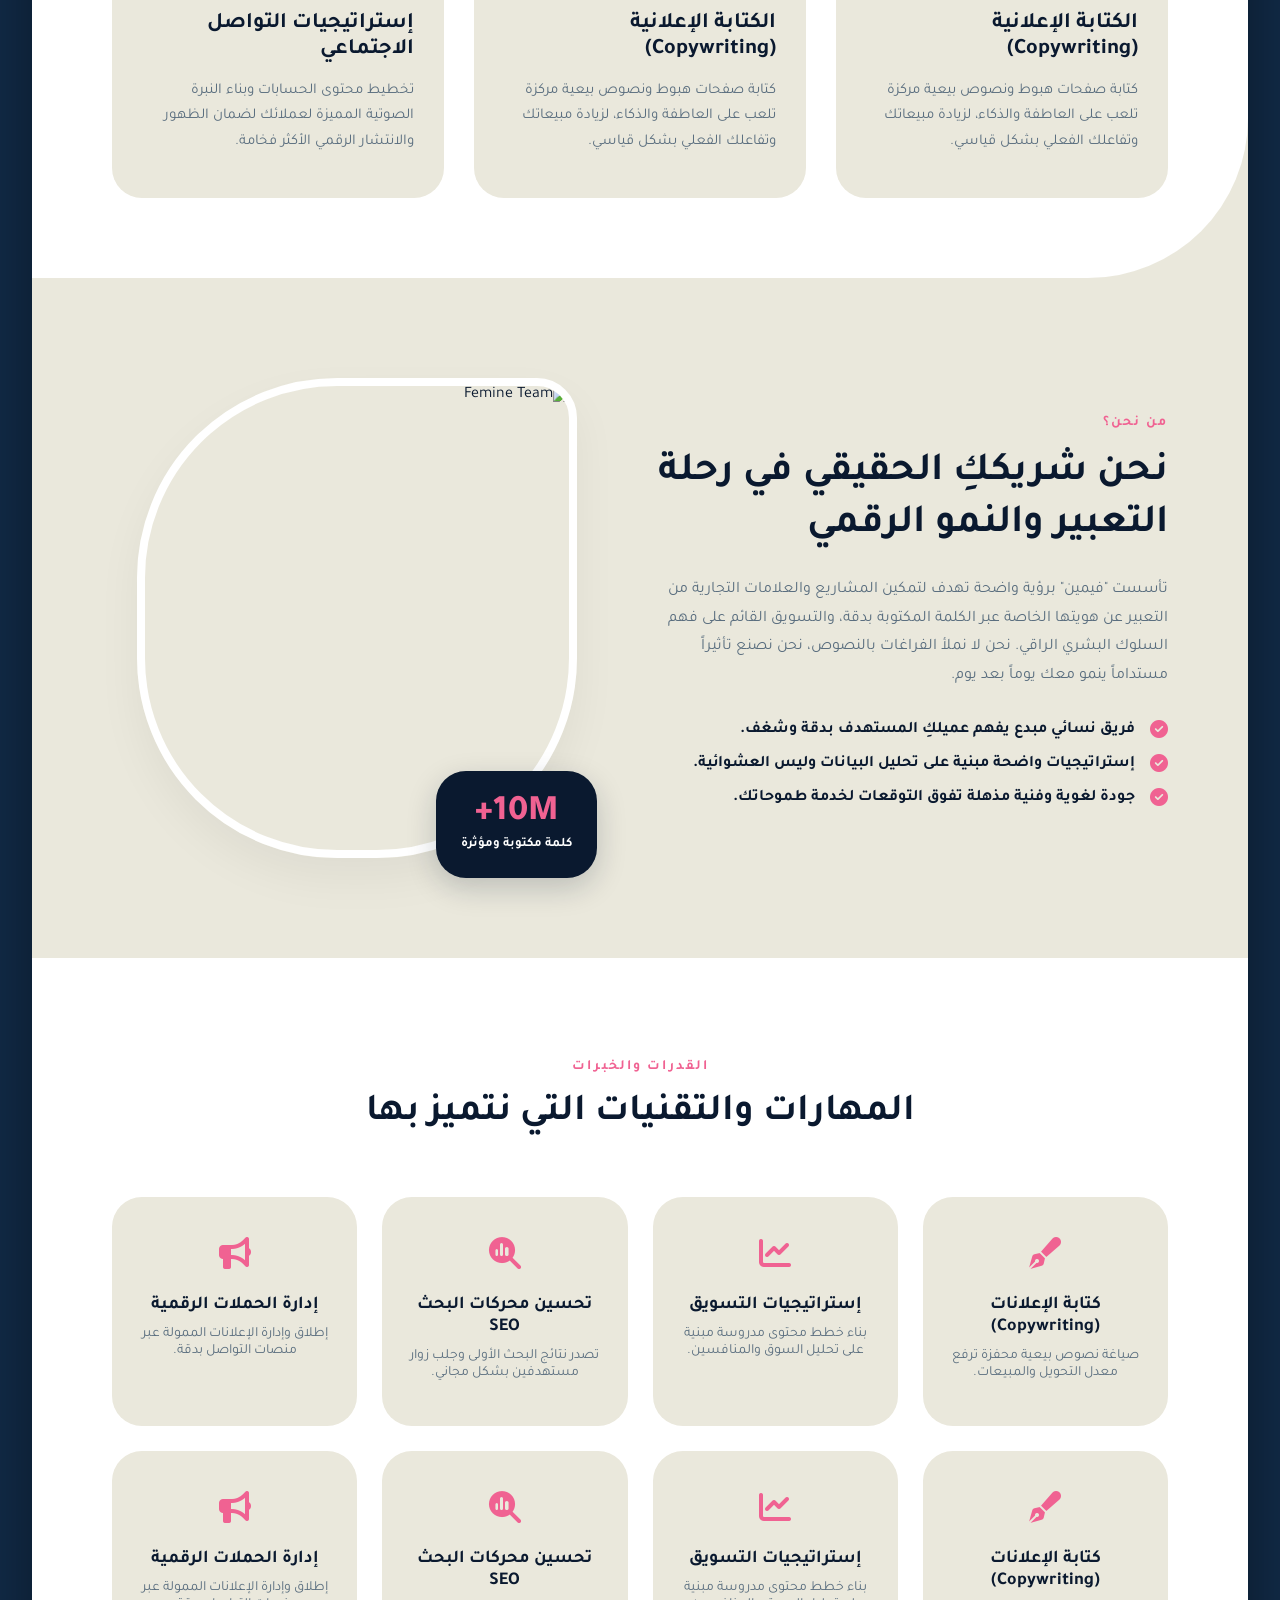
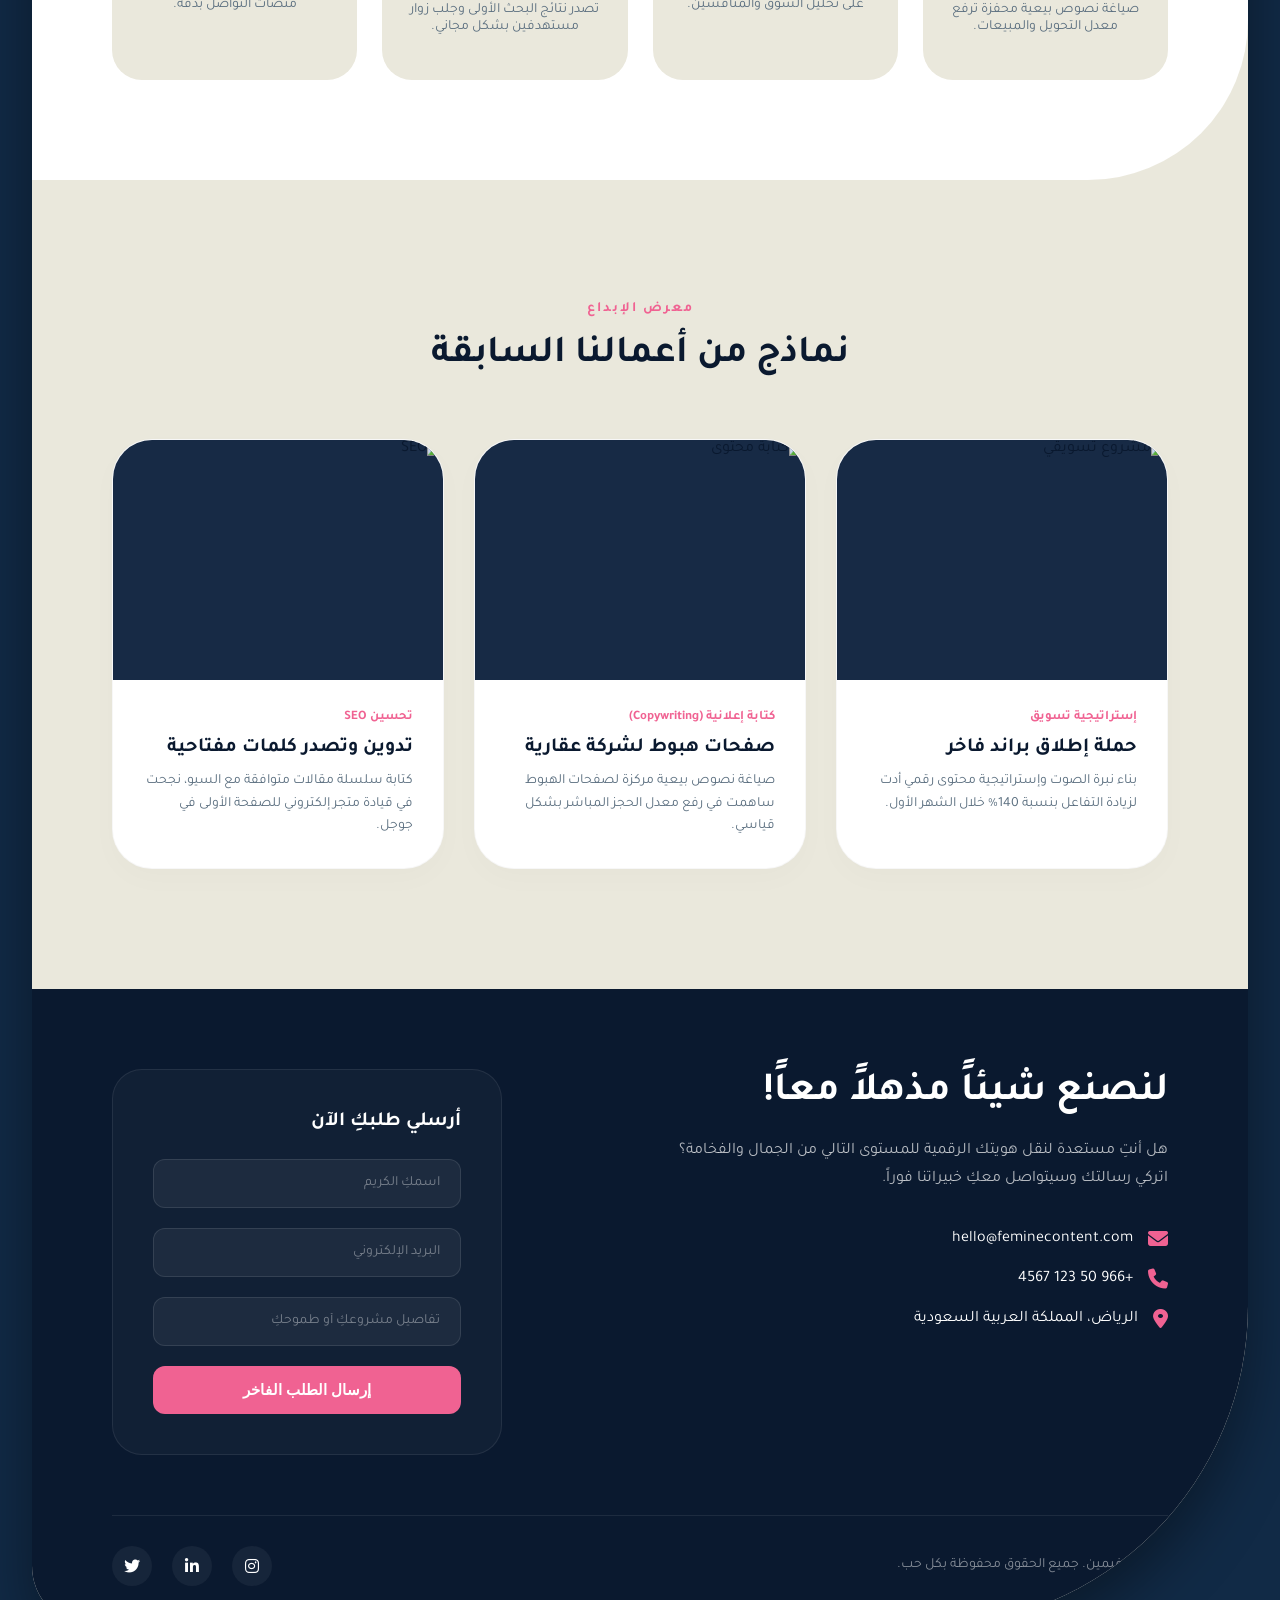
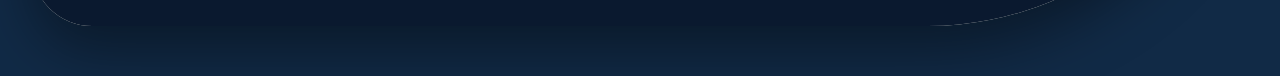
==== commit 524f5a0f: "T3" ====
--- a/index.html
+++ b/index.html
@@ -134,6 +134,11 @@
             color: var(--pink-soft);
         }
 
+        .nav-links.active {
+            opacity: 1;
+            visibility: visible;
+        }
+
         .search-btn {
             font-size: 20px;
             color: var(--navy-dark);
@@ -799,210 +804,36 @@
             }
         }
 
-        /* --- التجاوب مع الجوال والشاشات المتوسطة (Responsive) --- */
-        @media (max-width: 1024px) {
-            body {
-                padding: 20px 0;
-            }
-
-            .navbar {
-                padding: 20px;
-                gap: 20px;
-                flex-direction: row-reverse;
-                /* اللوجو يمين والقائمة يسار */
-                justify-content: space-between;
-            }
-
-            .nav-links {
-                gap: 20px;
-                flex-wrap: wrap;
-                justify-content: center;
-            }
-
-            .hero {
-                grid-template-columns: 1fr;
-                gap: 50px;
-                padding: 20px 20px 60px 20px;
-                text-align: center;
-            }
-
-            .hero-content {
-                align-items: center;
-                text-align: center;
-                order: 1;
-            }
-
-            .hero-visual {
-                order: 2;
-            }
-
-            .title {
-                font-size: 38px;
-            }
-
-            .subtitle {
-                margin: 0 auto 30px auto;
-                font-size: 16px;
-            }
-
-            .actions {
-                justify-content: center;
-                flex-direction: column;
-                gap: 20px;
-            }
-
-            .image-frame {
-                width: 100%;
-                max-width: 320px;
-                height: 400px;
-                border-radius: 120px 120px 40px 120px;
-            }
-
-            .services-section,
-            .skills-section,
-            .portfolio-section {
-                padding: 60px 20px;
-            }
-
-            .skills-section {
-                border-radius: 0 0 80px 0;
-            }
-
-            .services-grid {
-                grid-template-columns: 1fr;
-                gap: 25px;
-            }
-
-            .section-title {
-                font-size: 38px;
-            }
-
-            .about-section {
-                grid-template-columns: 1fr;
-                gap: 50px;
-                padding: 60px 20px;
-                text-align: center;
-            }
-
-            .about-frame {
-                margin: 0 auto;
-                width: 100%;
-                max-width: 320px;
-                height: 350px;
-                border-radius: 120px 40px 120px 120px;
-            }
-
-            .bullet-list li {
-                justify-content: center;
-                font-size: 15px;
-            }
-
-            .about-badge {
-                right: 50%;
-                transform: translateX(50%);
-                bottom: -30px;
-                padding: 15px 20px;
-            }
-
-            .about-badge .number {
-                font-size: 28px;
-            }
-
-            .footer-section {
-                padding: 60px 20px 30px 20px;
-            }
-
-            .footer-grid {
-                grid-template-columns: 1fr;
-                gap: 40px;
-            }
-
-            .footer-contact h2 {
-                font-size: 30px;
-            }
-
-            .footer-form {
-                padding: 25px 20px;
-            }
-
-            .footer-bottom {
-                flex-direction: column;
-                gap: 20px;
-                text-align: center;
-            }
-
-            .main-wrapper {
-                border-radius: 30px 30px 120px 30px;
-            }
-
-
-            /* تحويل الشبكات لعنصر واحد في السطر */
-            .services-grid,
-            .skills-grid,
-            .portfolio-grid {
-                grid-template-columns: 1fr;
-                gap: 25px;
-            }
-
-        }
-
-        @media (max-width: 480px) {
-            .title {
-                font-size: 38px;
-            }
-
-            .navbar {
-                padding: 20px 15px;
-            }
-
-            .nav-links {
-                gap: 15px;
-            }
-
-            .nav-links a {
-                font-size: 14px;
-            }
-
-
-
-            .navbar {
-                display: flex;
-                justify-content: space-between;
-                /* هذا الكود يباعد بين اللوجو والقائمة */
-                align-items: center;
-                /* لمحاذاة العناصر في المنتصف عمودياً */
-                padding: 20px 50px;
-            }
-
-            /* إذا أردتِ التحكم في اللوجو تحديداً */
-            .logo {
-                order: 1;
-                /* اللوجو سيكون أول عنصر في جهة اليمين */
-                font-size: 30px;
-                font-weight: bold;
-            }
-
-            .nav-links {
-                order: 2;
-                /* القائمة ستكون في جهة اليسار */
-            }
-        }
 
         /* إخفاء زر القائمة في الشاشات الكبيرة */
         .menu-toggle {
             display: none;
-        }
-
-        /* تنسيق الموبايل - جعل القائمة تفتح وتغلق */
-        @media (max-width: 768px) {
-
-            .menu-toggle {
-                display: block;
-                font-size: 27px;
-                cursor: pointer;
-                color: var(--navy-dark);
-            }
-
+
+            /* زر البرجر للموبايل */
+
+            flex-direction: column;
+            gap: 5px;
+            background: none;
+            border: none;
+            cursor: pointer;
+            padding: 5px;
+            z-index: 1001;
+        }
+
+        /* --- التجاوب مع الجوال والشاشات المتوسطة (Responsive) --- */
+        @media (max-width: 900px) {
+            body {
+                padding: 20px 0;
+            }
+
+            .navbar {
+                padding: 20px 20px;
+                flex-direction: row-reverse;
+                /* اللوجو يمين والقائمة يسار/أسفل */
+                justify-content: space-between;
+            }
+
+            /* التأكد من اختفاء القائمة في البداية وتنسيقها عند الفتح */
             .nav-links {
                 display: none;
                 flex-direction: column;
@@ -1013,7 +844,6 @@
                 background-color: var(--white-pure);
                 padding: 20px;
                 box-shadow: 0 10px 20px rgba(0, 0, 0, 0.1);
-                text-align: center;
                 z-index: 1000;
             }
 
@@ -1021,16 +851,233 @@
                 display: flex;
             }
 
+            /* اللوجو وزر القائمة */
+            .menu-toggle {
+                display: block;
+                font-size: 24px;
+                color: var(--navy-dark);
+                cursor: pointer;
+            }
+
+            .logo {
+                font-size: 22px;
+                /* تصغير حجم الخط قليلاً ليناسب الشاشات الصغيرة */
+            }
+
+            /* إلغاء أي تأثير للـ order الذي قد يسبب تداخلاً */
+            .logo,
+            .nav-links {
+                order: 0;
+            }
+
+            .hero {
+                grid-template-columns: 1fr;
+                gap: 50px;
+                padding: 20px 20px 60px 20px;
+                text-align: center;
+            }
+
+            .hero-content {
+                align-items: center;
+                text-align: center;
+                order: 1;
+            }
+
+            .hero-visual {
+                order: 2;
+            }
+
+            .title {
+                font-size: 38px;
+            }
+
+            .subtitle {
+                margin: 0 auto 30px auto;
+                font-size: 16px;
+            }
+
+            .actions {
+                justify-content: center;
+                flex-direction: column;
+                gap: 20px;
+            }
+
+            .image-frame {
+                width: 100%;
+                max-width: 320px;
+                height: 400px;
+                border-radius: 120px 120px 40px 120px;
+            }
+
+            .services-section,
+            .skills-section,
+            .portfolio-section {
+                padding: 60px 20px;
+            }
+
+            .skills-section {
+                border-radius: 0 0 80px 0;
+            }
+
+            .services-grid {
+                grid-template-columns: 1fr;
+                gap: 25px;
+            }
+
+            .section-title {
+                font-size: 38px;
+            }
+
+            .about-section {
+                grid-template-columns: 1fr;
+                gap: 50px;
+                padding: 60px 20px;
+                text-align: center;
+            }
+
+            .about-frame {
+                margin: 0 auto;
+                width: 100%;
+                max-width: 320px;
+                height: 350px;
+                border-radius: 120px 40px 120px 120px;
+            }
+
+            .bullet-list li {
+                justify-content: center;
+                font-size: 15px;
+            }
+
+            .about-badge {
+                right: 50%;
+                transform: translateX(50%);
+                bottom: -30px;
+                padding: 15px 20px;
+            }
+
+            .about-badge .number {
+                font-size: 28px;
+            }
+
+            .footer-section {
+                padding: 60px 20px 30px 20px;
+            }
+
+            .footer-grid {
+                grid-template-columns: 1fr;
+                gap: 40px;
+            }
+
+            .footer-contact h2 {
+                font-size: 30px;
+            }
+
+            .footer-form {
+                padding: 25px 20px;
+            }
+
+            .footer-bottom {
+                flex-direction: column;
+                gap: 20px;
+                text-align: center;
+            }
+
+            .main-wrapper {
+                border-radius: 30px 30px 120px 30px;
+            }
+
+
+            /* تحويل الشبكات لعنصر واحد في السطر */
+            .services-grid,
+            .skills-grid,
+            .portfolio-grid {
+                grid-template-columns: 1fr;
+                gap: 25px;
+            }
+
+
+
+        }
+
+        @media (max-width: 900px) {
+            .title {
+                font-size: 38px;
+            }
+
+            .navbar {
+                padding: 20px 15px;
+            }
+
+            .nav-links {
+                gap: 15px;
+            }
+
+            .nav-links a {
+                font-size: 14px;
+            }
+
+            .navbar {
+                display: flex;
+                justify-content: space-between;
+                /* هذا الكود يباعد بين اللوجو والقائمة */
+                align-items: center;
+                /* لمحاذاة العناصر في المنتصف عمودياً */
+                padding: 20px 50px;
+            }
+
+            /* إذا أردتِ التحكم في اللوجو تحديداً */
+            .logo {
+                order: 1;
+                /* اللوجو سيكون أول عنصر في جهة اليمين */
+                font-size: 30px;
+                font-weight: bold;
+            }
+
+            .nav-links {
+                order: 2;
+                /* القائمة ستكون في جهة اليسار */
+            }
+
+
             .nav-links li {
                 margin: 25px 0;
             }
-        }
-
-        @media (min-width: 769px) {
-            .menu-toggle {
-                display: none;
-            }
-        }
+
+        }
+
+        /* تنسيق الزر العام */
+.btn-consultation {
+    display: flex;
+    align-items: center;
+    gap: 8px; /* مسافة بين النص والأيقونة */
+    background-color: #F06292; /* لون الزر */
+    color: white;
+    padding: 10px 20px;
+    border-radius: 30px;
+    text-decoration: none;
+    transition: 0.3s;
+}
+
+/* إخفاء الأيقونة في الشاشات الكبيرة */
+.btn-consultation .icon {
+    display: none;
+}
+
+/* التحويل عند تصغير الشاشة (للتابلت والموبايل) */
+@media (max-width: 992px) {
+    .btn-consultation .text {
+        display: none; /* إخفاء النص */
+    }
+
+    .btn-consultation .icon {
+        display: block; /* إظهار الأيقونة */
+    }
+
+    .btn-consultation {
+        padding: 10px; /* تصغير المساحة لتصبح دائرة */
+        border-radius: 50%;
+    }
+}
     </style>
 </head>
 
@@ -1038,8 +1085,7 @@
 
     <div class="main-wrapper">
 
-        <!-- شريط التنقل العلوي -->
-        <header class="navbar">
+    <header class="navbar">
             <div class="menu-toggle" onclick="document.querySelector('.nav-links').classList.toggle('active')">
                 <i class="fa-solid fa-bars"></i>
             </div>
@@ -1050,28 +1096,25 @@
 
             <nav>
                 <ul class="nav-links">
-                    <li><a href="#"
-                            onclick="document.querySelector('.nav-links').classList.remove('active')">الرئيسية</a></li>
-                    <li><a href="#about"
-                            onclick="document.querySelector('.nav-links').classList.remove('active')">قصتنا</a></li>
-                    <li><a href="#services"
-                            onclick="document.querySelector('.nav-links').classList.remove('active')">خدماتنا</a></li>
-                    <li><a href="#portfolio"
-                            onclick="document.querySelector('.nav-links').classList.remove('active')">الاعمال
-                            السابقة</a></li>
-                    <li><a href="#contact"
-                            onclick="document.querySelector('.nav-links').classList.remove('active')">تواصل معنا</a>
-                    </li>
-
-                    <li class="mobile-cta">
-                        <a href="#contact" class="btn-pink"
-                            onclick="document.querySelector('.nav-links').classList.remove('active')">حجز استشارة</a>
-                    </li>
+                    <li><a href="#">الرئيسية</a></li>
+                    <li><a href="#about">قصتنا</a></li>
+                    <li><a href="#services">خدماتنا</a></li>
+                    <li><a href="#portfolio">الاعمال السابقة</a></li>
+                    <li><a href="#contact">تواصل معنا</a></li>
                 </ul>
             </nav>
 
-
+            <a href="#" class="btn-consultation">
+                <span class="text">حجز استشارة</span>
+                <svg class="icon" viewBox="0 0 24 24" width="24" height="24" fill="none" stroke="currentColor" stroke-width="2">
+                    <rect x="3" y="4" width="18" height="18" rx="2" ry="2"></rect>
+                    <line x1="16" y1="2" x2="16" y2="6"></line>
+                    <line x1="8" y1="2" x2="8" y2="6"></line>
+                    <line x1="3" y1="10" x2="21" y2="10"></line>
+                </svg>
+            </a>
         </header>
+
         <!-- الهيرو سكشن -->
         <main class="hero">
             <div class="hero-content">
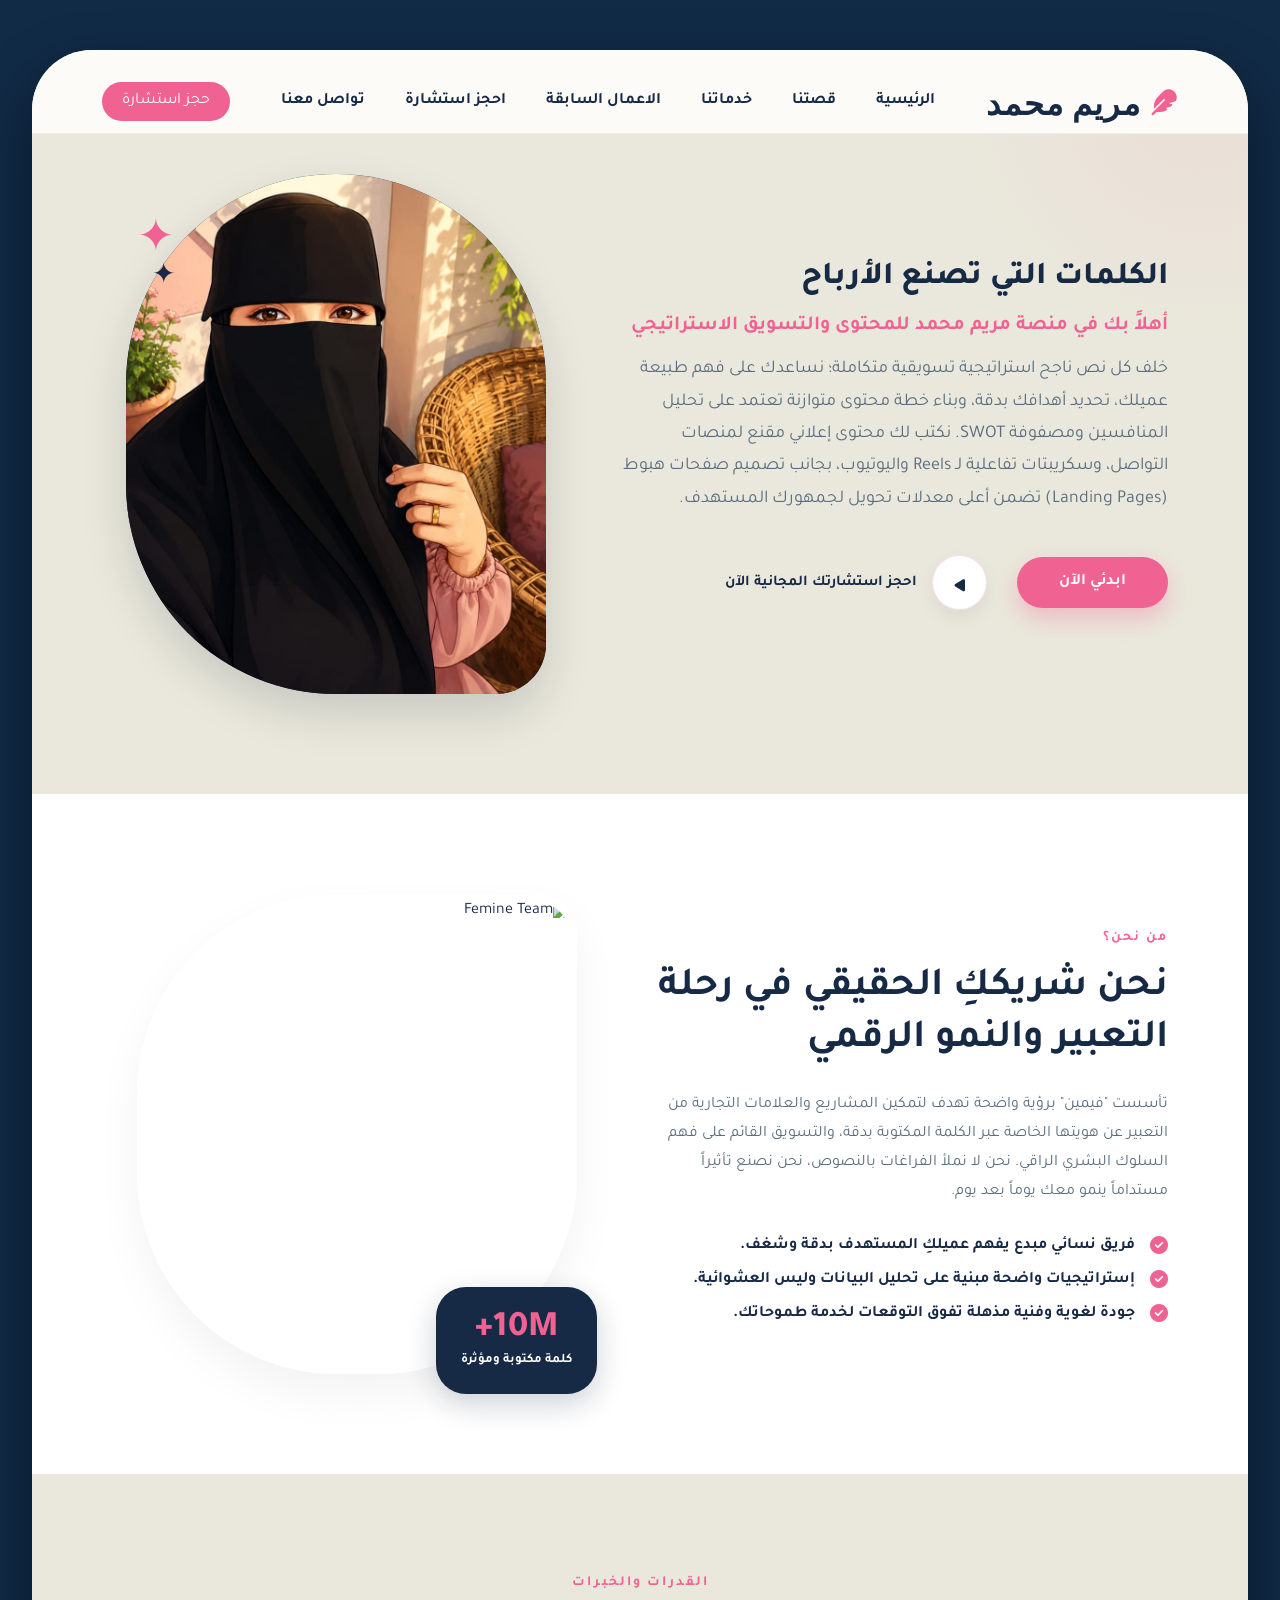
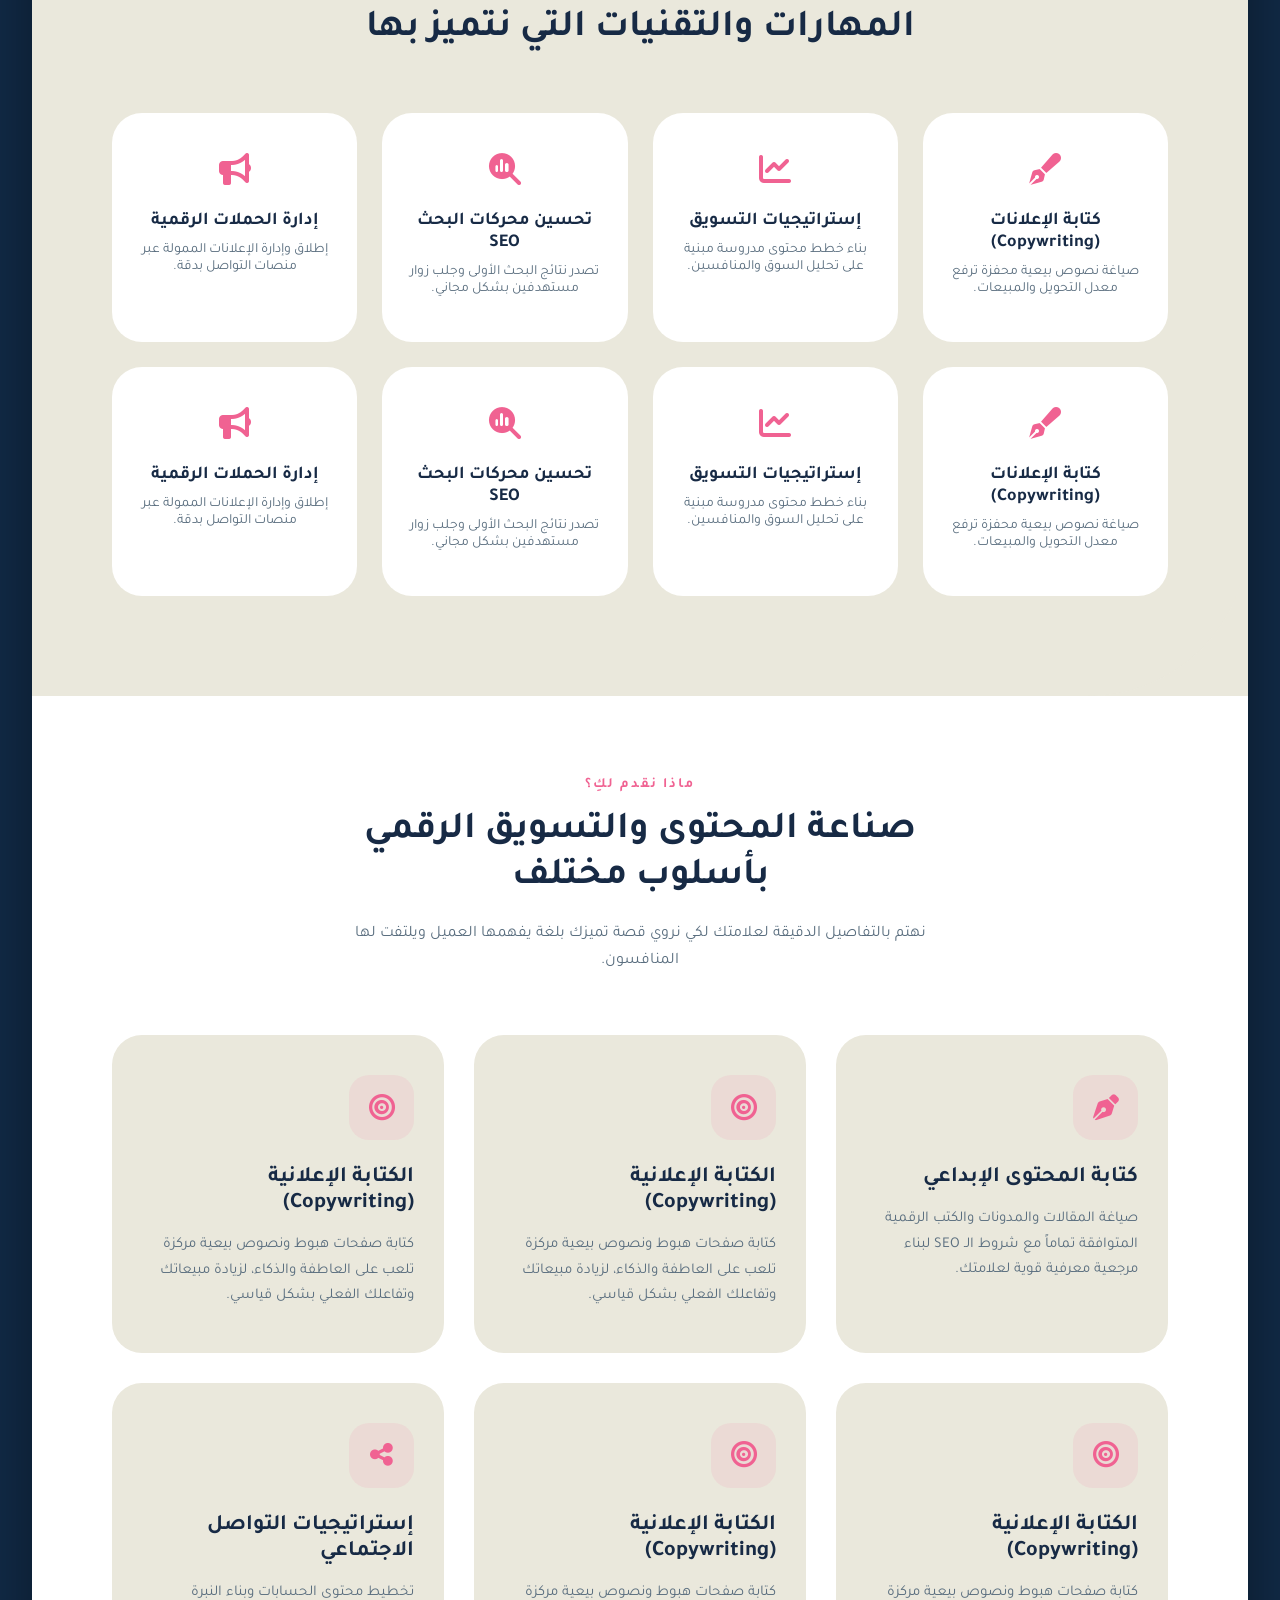
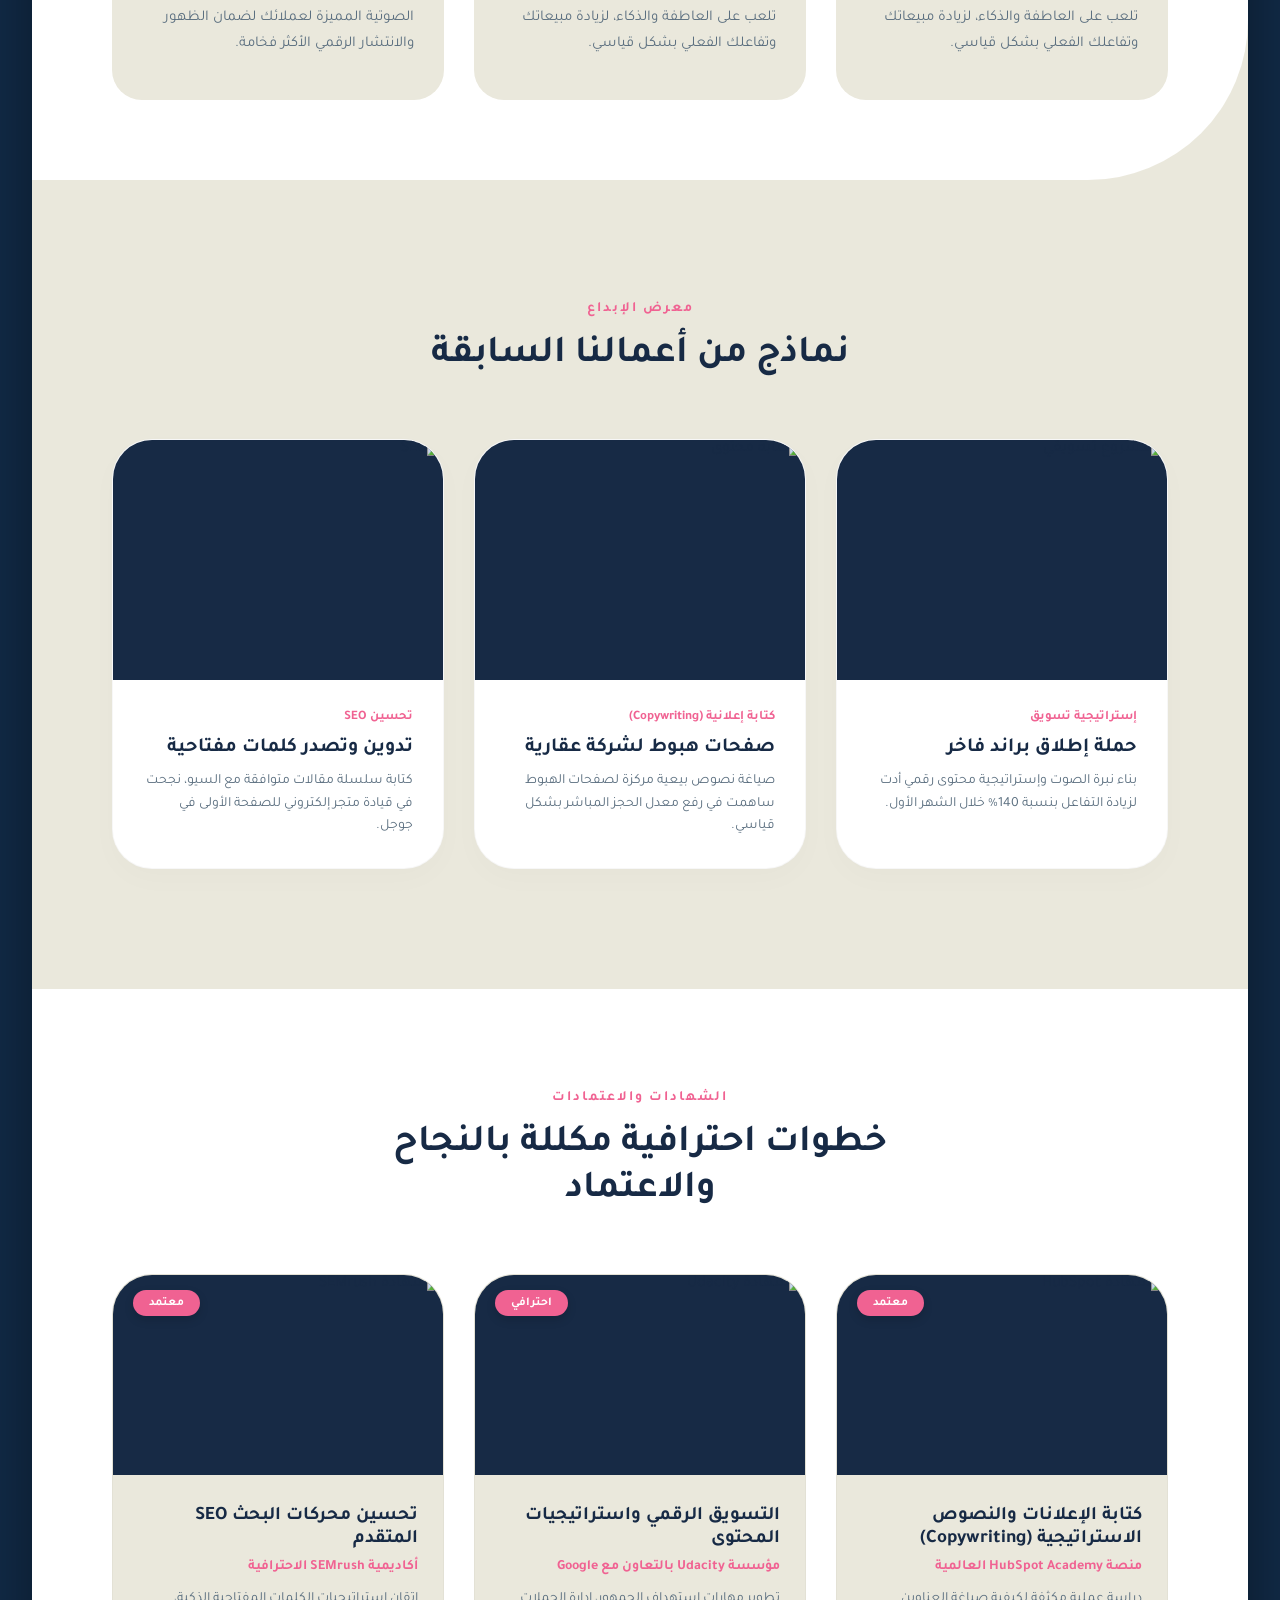
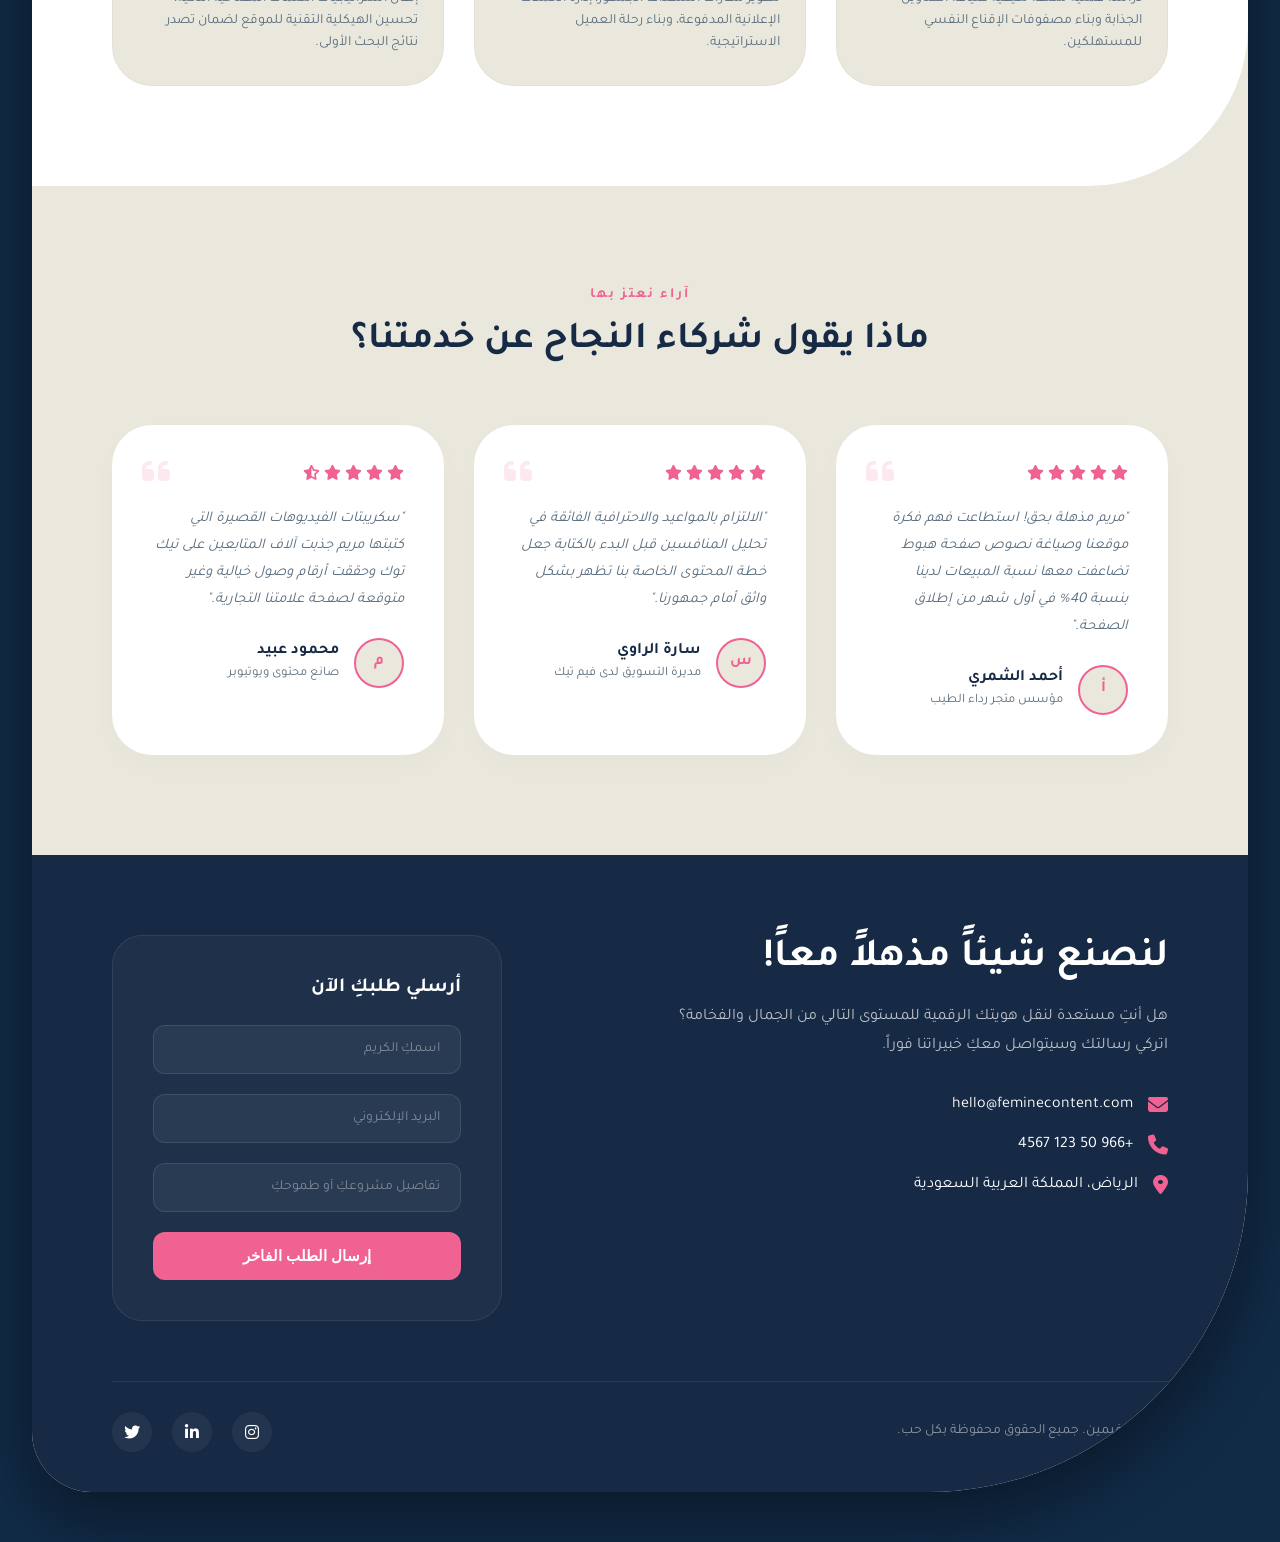
==== commit 0d77ade5: "T5" ====
--- a/index.html
+++ b/index.html
@@ -17,7 +17,7 @@
     <style>
         /* --- المتغيرات الموحدة للألوان بدقة بالغة --- */
         :root {
-            --navy-dark: #0A192F;
+            --navy-dark: #172A45;
             /* كحلي ملكي عميق وغامق */
             --navy-light: #172A45;
             /* كحلي بدرجة أفتح للعناصر الثانوية */
@@ -56,6 +56,10 @@
             padding: 50px 0;
         }
 
+        html {
+            scroll-behavior: smooth;
+        }
+
         /* الحاوية الكبرى المنحنية التي تحاكي إطار المتصفح الفاخر وتصميم الصورة */
         .main-wrapper {
             width: 95%;
@@ -407,6 +411,8 @@
         /* --- قسم من نحن --- */
         .about-section {
             display: grid;
+            background-color: var(--white-pure);
+
             grid-template-columns: 1.1fr 1fr;
             align-items: center;
             gap: 80px;
@@ -499,7 +505,7 @@
         /* --- قسم المهارات والتقنيات --- */
         .skills-section {
             padding: 100px 80px;
-            background-color: var(--white-pure);
+            background-color: var(--off-white);
             border-radius: 0 0 160px 0;
             /* انحناء جانبي فخم يربطه بالسكشن التالي */
         }
@@ -533,7 +539,7 @@
         }
 
         .skill-card {
-            background-color: var(--off-white);
+            background-color: var(--white-pure);
             padding: 40px 25px;
             text-align: center;
             border-radius: 30px;
@@ -1046,38 +1052,422 @@
         }
 
         /* تنسيق الزر العام */
-.btn-consultation {
-    display: flex;
-    align-items: center;
-    gap: 8px; /* مسافة بين النص والأيقونة */
-    background-color: #F06292; /* لون الزر */
-    color: white;
-    padding: 10px 20px;
-    border-radius: 30px;
-    text-decoration: none;
-    transition: 0.3s;
-}
-
-/* إخفاء الأيقونة في الشاشات الكبيرة */
-.btn-consultation .icon {
-    display: none;
-}
-
-/* التحويل عند تصغير الشاشة (للتابلت والموبايل) */
-@media (max-width: 992px) {
-    .btn-consultation .text {
-        display: none; /* إخفاء النص */
-    }
-
-    .btn-consultation .icon {
-        display: block; /* إظهار الأيقونة */
-    }
-
-    .btn-consultation {
-        padding: 10px; /* تصغير المساحة لتصبح دائرة */
-        border-radius: 50%;
-    }
-}
+        .btn-consultation {
+            display: flex;
+            align-items: center;
+            gap: 8px;
+            /* مسافة بين النص والأيقونة */
+            background-color: #F06292;
+            /* لون الزر */
+            color: white;
+            padding: 10px 20px;
+            border-radius: 30px;
+            text-decoration: none;
+            transition: 0.3s;
+        }
+
+        /* إخفاء الأيقونة في الشاشات الكبيرة */
+        .btn-consultation .icon {
+            display: none;
+        }
+
+        /* التحويل عند تصغير الشاشة (للتابلت والموبايل) */
+        @media (max-width: 992px) {
+
+            .btn-consultation .text {
+                display: none;
+                /* إخفاء النص */
+            }
+
+            .btn-consultation .icon {
+                display: block;
+                /* إظهار الأيقونة */
+            }
+
+            .btn-consultation {
+                padding: 10px;
+                /* تصغير المساحة لتصبح دائرة */
+                border-radius: 50%;
+            }
+        }
+
+          /* --- قسم الشهادات الفاخر (محدث بإمكانية إضافة صورة الشهادة) --- */
+        .certificates-section {
+            padding: 100px 80px;
+            background-color: var(--white-pure);
+            border-radius: 0 0 160px 0;
+        }
+
+        .certificates-grid {
+            display: grid;
+            grid-template-columns: repeat(3, 1fr);
+            gap: 30px;
+        }
+
+        .certificate-card {
+            background-color: var(--off-white);
+            border-radius: 40px;
+            position: relative;
+            border: 1px solid rgba(0, 0, 0, 0.03);
+            transition: all 0.3s ease;
+            display: flex;
+            flex-direction: column;
+            overflow: hidden; /* لحماية انحناء الحواف مع الصورة */
+        }
+
+        .certificate-card:hover {
+            transform: translateY(-8px);
+            box-shadow: 0 15px 35px rgba(10, 25, 47, 0.06);
+            background-color: var(--white-pure);
+            border-color: rgba(240, 98, 146, 0.2);
+        }
+
+        /* حاوية صورة الشهادة لتظهر متناسقة */
+        .certificate-img-container {
+            width: 100%;
+            height: 200px;
+            background-color: var(--navy-dark);
+            overflow: hidden;
+            position: relative;
+        }
+
+        .certificate-img-container img {
+            width: 100%;
+            height: 100%;
+            object-fit: cover;
+            transition: transform 0.5s ease;
+        }
+
+        .certificate-card:hover .certificate-img-container img {
+            transform: scale(1.05);
+        }
+
+        /* محتوى تفاصيل الشهادة تحت الصورة */
+        .certificate-content {
+            padding: 30px 25px;
+            display: flex;
+            flex-direction: column;
+            justify-content: space-between;
+            flex-grow: 1;
+        }
+
+        .certificate-badge {
+            position: absolute;
+            top: 15px;
+            left: 20px;
+            background-color: var(--pink-soft);
+            color: var(--white-pure);
+            padding: 6px 16px;
+            border-radius: 20px;
+            font-size: 12px;
+            font-weight: 700;
+            z-index: 2;
+            box-shadow: 0 4px 10px rgba(0, 0, 0, 0.15);
+        }
+
+        .certificate-card h3 {
+            font-size: 19px;
+            color: var(--navy-dark);
+            margin-bottom: 8px;
+            font-weight: 700;
+        }
+
+        .certificate-source {
+            font-size: 14px;
+            color: var(--pink-soft);
+            font-weight: 700;
+            margin-bottom: 12px;
+        }
+
+        .certificate-desc {
+            color: var(--slate-gray);
+            font-size: 14px;
+            line-height: 1.6;
+        }
+
+        /* --- قسم آراء العملاء / الفيدباكس الفاخر --- */
+        .testimonials-section {
+            padding: 100px 80px;
+            background-color: var(--off-white);
+            border-radius: 0 0 0 160px;
+        }
+
+        .testimonials-grid {
+            display: grid;
+            grid-template-columns: repeat(3, 1fr);
+            gap: 30px;
+        }
+
+        .testimonial-card {
+            background-color: var(--white-pure);
+            padding: 40px;
+            border-radius: 40px;
+            box-shadow: 0 10px 30px rgba(0, 0, 0, 0.02);
+            transition: all 0.3s ease;
+            position: relative;
+        }
+
+        .testimonial-card:hover {
+            transform: translateY(-5px);
+            box-shadow: 0 15px 40px rgba(10, 25, 47, 0.05);
+        }
+
+        .quote-icon {
+            position: absolute;
+            top: 30px;
+            left: 30px;
+            font-size: 32px;
+            color: rgba(240, 98, 146, 0.15);
+        }
+
+        .rating-stars {
+            color: var(--pink-soft);
+            font-size: 15px;
+            margin-bottom: 20px;
+        }
+
+        .testimonial-text {
+            font-size: 15px;
+            line-height: 1.8;
+            color: var(--slate-gray);
+            margin-bottom: 25px;
+            font-style: italic;
+        }
+
+        .client-profile {
+            display: flex;
+            align-items: center;
+            gap: 15px;
+        }
+
+        .client-avatar {
+            width: 50px;
+            height: 50px;
+            border-radius: 50%;
+            background-color: var(--off-white);
+            display: flex;
+            justify-content: center;
+            align-items: center;
+            font-weight: 700;
+            color: var(--pink-soft);
+            border: 2px solid var(--pink-soft);
+        }
+
+        .client-info h4 {
+            font-size: 16px;
+            font-weight: 700;
+            color: var(--navy-dark);
+            margin-bottom: 3px;
+        }
+
+        .client-info span {
+            font-size: 13px;
+            color: var(--slate-gray);
+        }
+
+        /* ---------------------------------------------------- */
+        /* --- التجاوب الكامل مع الجوال والشاشات المختلفة (Responsive) --- */
+        /* ---------------------------------------------------- */
+        @media (max-width: 992px) {
+            body {
+                padding: 20px 0;
+            }
+
+            .main-wrapper {
+                border-radius: 30px 30px 120px 30px;
+            }
+
+            /* التعديل التفاعلي لزر الاستشارة للتحول لأيقونة دائرية بالتابلت والموبايل */
+            .btn-consultation .text {
+                display: none;
+            }
+
+            .btn-consultation .icon {
+                display: block;
+            }
+
+            .btn-consultation {
+                padding: 10px;
+                border-radius: 50%;
+            }
+
+            /* شريط التنقل العلوي */
+            .navbar {
+                padding: 20px 20px;
+                flex-direction: row-reverse;
+                justify-content: space-between;
+            }
+
+            .nav-links {
+                display: none;
+                flex-direction: column;
+                position: absolute;
+                top: 100%;
+                right: 0;
+                width: 100%;
+                background-color: var(--white-pure);
+                padding: 20px;
+                box-shadow: 0 10px 20px rgba(0, 0, 0, 0.1);
+                z-index: 1000;
+            }
+
+            .nav-links.active {
+                display: flex;
+            }
+
+            .menu-toggle {
+                display: block;
+                font-size: 24px;
+                color: var(--navy-dark);
+                cursor: pointer;
+            }
+
+            .logo {
+                font-size: 22px;
+            }
+
+            .logo,
+            .nav-links {
+                order: 0;
+            }
+
+            /* قسم الهيرو الاستهلالي */
+            .hero {
+                grid-template-columns: 1fr;
+                gap: 50px;
+                padding: 20px 20px 60px 20px;
+                text-align: center;
+            }
+
+            .hero-content {
+                align-items: center;
+                text-align: center;
+                order: 1;
+            }
+
+            .hero-visual {
+                order: 2;
+            }
+
+            .title {
+                font-size: 38px;
+            }
+
+            .subtitle {
+                margin: 0 auto 30px auto;
+                font-size: 16px;
+            }
+
+            .actions {
+                justify-content: center;
+                flex-direction: column;
+                gap: 20px;
+            }
+
+            .image-frame {
+                width: 100%;
+                max-width: 320px;
+                height: 400px;
+                border-radius: 120px 120px 40px 120px;
+            }
+
+            /* الأقسام العامة والتوزيع الشبكي */
+            .services-section,
+            .skills-section,
+            .certificates-section,
+            .testimonials-section,
+            .portfolio-section {
+                padding: 60px 20px;
+            }
+
+            .services-grid,
+            .skills-grid,
+            .certificates-grid,
+            .testimonials-grid,
+            .portfolio-grid {
+                grid-template-columns: 1fr;
+                gap: 25px;
+            }
+
+            /* تعديلات إضافية مخصصة للشهادات وتجاوب الصور بالهواتف */
+            .certificate-img-container {
+                height: 180px; /* لتقليل الطول الرأسي بالهاتف ليكون متناسقاً */
+            }
+
+            .certificate-content {
+                padding: 25px 20px;
+            }
+
+            .certificates-section,
+            .skills-section {
+                border-radius: 0 0 80px 0;
+            }
+
+            .testimonials-section {
+                border-radius: 0 0 0 80px;
+            }
+
+            .section-title {
+                font-size: 32px;
+            }
+
+            /* قسم من نحن */
+            .about-section {
+                grid-template-columns: 1fr;
+                gap: 50px;
+                padding: 60px 20px;
+                text-align: center;
+            }
+
+            .about-frame {
+                margin: 0 auto;
+                width: 100%;
+                max-width: 320px;
+                height: 350px;
+                border-radius: 120px 40px 120px 120px;
+            }
+
+            .bullet-list li {
+                justify-content: center;
+                font-size: 15px;
+            }
+
+            .about-badge {
+                right: 50%;
+                transform: translateX(50%);
+                bottom: -30px;
+                padding: 15px 20px;
+            }
+
+            .about-badge .number {
+                font-size: 28px;
+            }
+
+            /* تذييل الصفحة وقسم اتصل بنا */
+            .footer-section {
+                padding: 60px 20px 30px 20px;
+            }
+
+            .footer-grid {
+                grid-template-columns: 1fr;
+                gap: 40px;
+            }
+
+            .footer-contact h2 {
+                font-size: 30px;
+            }
+
+            .footer-form {
+                padding: 25px 20px;
+            }
+
+            .footer-bottom {
+                flex-direction: column;
+                gap: 20px;
+                text-align: center;
+            }
+        }
+  
     </style>
 </head>
 
@@ -1085,13 +1475,13 @@
 
     <div class="main-wrapper">
 
-    <header class="navbar">
+        <header class="navbar">
             <div class="menu-toggle" onclick="document.querySelector('.nav-links').classList.toggle('active')">
                 <i class="fa-solid fa-bars"></i>
             </div>
 
             <div class="logo">
-                <span class="sparkle">✦</span> مريم محمد
+                <span class="sparkle"><i class="fa-solid fa-feather"></i></span> مريم محمد
             </div>
 
             <nav>
@@ -1100,13 +1490,15 @@
                     <li><a href="#about">قصتنا</a></li>
                     <li><a href="#services">خدماتنا</a></li>
                     <li><a href="#portfolio">الاعمال السابقة</a></li>
+                    <li><a href="#portfolio"> احجز استشارة</a></li>
                     <li><a href="#contact">تواصل معنا</a></li>
                 </ul>
             </nav>
 
             <a href="#" class="btn-consultation">
                 <span class="text">حجز استشارة</span>
-                <svg class="icon" viewBox="0 0 24 24" width="24" height="24" fill="none" stroke="currentColor" stroke-width="2">
+                <svg class="icon" viewBox="0 0 24 24" width="24" height="24" fill="none" stroke="currentColor"
+                    stroke-width="2">
                     <rect x="3" y="4" width="18" height="18" rx="2" ry="2"></rect>
                     <line x1="16" y1="2" x2="16" y2="6"></line>
                     <line x1="8" y1="2" x2="8" y2="6"></line>
@@ -1118,19 +1510,33 @@
         <!-- الهيرو سكشن -->
         <main class="hero">
             <div class="hero-content">
-                <h1 class="title">أهلاً بك في عالم<br>تتحول فيه الكلمات<br>إلى أرباح وتأثير</h1>
+                <!-- اختصار العنوان الرئيسي ليكون مركزاً وقوياً جداً -->
+                <h1 class="title" style="font-size: 32px; font-weight: 800; line-height: 1.3; margin-bottom: 10px;">
+                    الكلمات التي تصنع الأرباح </h1>
+
+                <!-- وسم h3 لتوضيح الترحيب والهوية الاستراتيجية -->
+
+                <h3
+                    style="font-size: 20px; color: var(--pink-soft); font-weight: 700; margin-bottom: 15px; margin-top: 5px;">
+                    أهلاً بك في منصة مريم محمد للمحتوى والتسويق الاستراتيجي
+                </h3>
+
+                <!-- النص التسويقي الاحترافي المركّز -->
                 <p class="subtitle">
-                    وجهتك الأولى لصناعة الحضور الرقمي الفاخر. هنا ندمج إبداع كتابة المحتوى بذكاء الإستراتيجيات
-                    التسويقية، لنصنع لعلامتك التجارية محتوى يأسر الجمهور ويقودهم للشراء. من صياغة الهوية والنصوص
-                    الإعلانية البيعية إلى إدارة الحملات؛ نحن لا نكتب لمجرد النشر، بل نصنع نمواً مستداماً لعملك.
+                    خلف كل نص ناجح استراتيجية تسويقية متكاملة؛ نساعدك على فهم طبيعة عميلك، تحديد أهدافك بدقة، وبناء خطة
+                    محتوى متوازنة تعتمد على تحليل المنافسين ومصفوفة SWOT. نكتب لك محتوى إعلاني مقنع لمنصات التواصل،
+                    وسكريبتات تفاعلية لـ Reels واليوتيوب، بجانب تصميم صفحات هبوط (Landing Pages) تضمن أعلى معدلات تحويل
+                    لجمهورك المستهدف.
                 </p>
+
                 <div class="actions">
-                    <a href="#contact" class="btn-pink">ابدئي الآن</a>
+                    <a href="dataform.html" class="btn-pink">ابدئي الآن</a>
                     <div class="video-btn-wrapper">
                         <div class="video-btn">
                             <span class="play-icon"><i class="fa-solid fa-play"></i></span>
                         </div>
-                        <span class="video-text">مشاهدة أعمالنا</span>
+                        <span class="video-text" style="font-weight: 700; color: var(--navy-dark);">احجز استشارتك
+                            المجانية الآن</span>
                     </div>
                 </div>
             </div>
@@ -1141,72 +1547,10 @@
                     <span class="star navy-star">✦</span>
                 </div>
                 <div class="image-frame">
-                    <img src="https://images.unsplash.com/photo-1594744803329-e58b31de8bf5?q=80&w=1000&auto=format&fit=crop"
-                        alt="Model">
+                    <img src="/Imgs/IMG-20260709-WA0001 (1).jpg" alt="مريم محمد - كاتبة محتوى">
                 </div>
             </div>
         </main>
-
-        <!-- قسم الخدمات الفنية الاحترافية (Services) -->
-        <section id="services" class="services-section">
-            <div class="section-header">
-                <span class="section-tag">ماذا نقدم لكِ؟</span>
-                <h2 class="section-title">صناعة المحتوى والتسويق الرقمي بأسلوب مختلف</h2>
-                <p style="color: var(--slate-gray); line-height: 1.7;">نهتم بالتفاصيل الدقيقة لعلامتك لكي نروي قصة تميزك
-                    بلغة يفهمها العميل ويلتفت لها المنافسون.</p>
-            </div>
-
-            <div class="services-grid">
-                <div class="service-card">
-                    <div class="service-icon">
-                        <i class="fa-solid fa-pen-nib"></i>
-                    </div>
-                    <h3>كتابة المحتوى الإبداعي</h3>
-                    <p>صياغة المقالات والمدونات والكتب الرقمية المتوافقة تماماً مع شروط الـ SEO لبناء مرجعية معرفية قوية
-                        لعلامتك.</p>
-                </div>
-                <div class="service-card">
-                    <div class="service-icon">
-                        <i class="fa-solid fa-bullseye"></i>
-                    </div>
-                    <h3>الكتابة الإعلانية (Copywriting)</h3>
-                    <p>كتابة صفحات هبوط ونصوص بيعية مركزة تلعب على العاطفة والذكاء، لزيادة مبيعاتك وتفاعلك الفعلي بشكل
-                        قياسي.</p>
-                </div>
-                <div class="service-card">
-                    <div class="service-icon">
-                        <i class="fa-solid fa-bullseye"></i>
-                    </div>
-                    <h3>الكتابة الإعلانية (Copywriting)</h3>
-                    <p>كتابة صفحات هبوط ونصوص بيعية مركزة تلعب على العاطفة والذكاء، لزيادة مبيعاتك وتفاعلك الفعلي بشكل
-                        قياسي.</p>
-                </div>
-                <div class="service-card">
-                    <div class="service-icon">
-                        <i class="fa-solid fa-bullseye"></i>
-                    </div>
-                    <h3>الكتابة الإعلانية (Copywriting)</h3>
-                    <p>كتابة صفحات هبوط ونصوص بيعية مركزة تلعب على العاطفة والذكاء، لزيادة مبيعاتك وتفاعلك الفعلي بشكل
-                        قياسي.</p>
-                </div>
-                <div class="service-card">
-                    <div class="service-icon">
-                        <i class="fa-solid fa-bullseye"></i>
-                    </div>
-                    <h3>الكتابة الإعلانية (Copywriting)</h3>
-                    <p>كتابة صفحات هبوط ونصوص بيعية مركزة تلعب على العاطفة والذكاء، لزيادة مبيعاتك وتفاعلك الفعلي بشكل
-                        قياسي.</p>
-                </div>
-                <div class="service-card">
-                    <div class="service-icon">
-                        <i class="fa-solid fa-share-nodes"></i>
-                    </div>
-                    <h3>إستراتيجيات التواصل الاجتماعي</h3>
-                    <p>تخطيط محتوى الحسابات وبناء النبرة الصوتية المميزة لعملائك لضمان الظهور والانتشار الرقمي الأكثر
-                        فخامة.</p>
-                </div>
-            </div>
-        </section>
 
         <!-- قسم من نحن -->
         <section id="about" class="about-section">
@@ -1239,6 +1583,8 @@
             </div>
         </section>
 
+
+
         <!-- قسم المهارات والتقنيات (منحني الكروت) -->
         <section id="skills" class="skills-section">
             <div class="section-header">
@@ -1289,6 +1635,69 @@
             </div>
         </section>
 
+
+        <!-- قسم الخدمات الفنية الاحترافية (Services) -->
+        <section id="services" class="services-section">
+            <div class="section-header">
+                <span class="section-tag">ماذا نقدم لكِ؟</span>
+                <h2 class="section-title">صناعة المحتوى والتسويق الرقمي بأسلوب مختلف</h2>
+                <p style="color: var(--slate-gray); line-height: 1.7;">نهتم بالتفاصيل الدقيقة لعلامتك لكي نروي قصة تميزك
+                    بلغة يفهمها العميل ويلتفت لها المنافسون.</p>
+            </div>
+
+            <div class="services-grid">
+                <div class="service-card">
+                    <div class="service-icon">
+                        <i class="fa-solid fa-pen-nib"></i>
+                    </div>
+                    <h3>كتابة المحتوى الإبداعي</h3>
+                    <p>صياغة المقالات والمدونات والكتب الرقمية المتوافقة تماماً مع شروط الـ SEO لبناء مرجعية معرفية قوية
+                        لعلامتك.</p>
+                </div>
+                <div class="service-card">
+                    <div class="service-icon">
+                        <i class="fa-solid fa-bullseye"></i>
+                    </div>
+                    <h3>الكتابة الإعلانية (Copywriting)</h3>
+                    <p>كتابة صفحات هبوط ونصوص بيعية مركزة تلعب على العاطفة والذكاء، لزيادة مبيعاتك وتفاعلك الفعلي بشكل
+                        قياسي.</p>
+                </div>
+                <div class="service-card">
+                    <div class="service-icon">
+                        <i class="fa-solid fa-bullseye"></i>
+                    </div>
+                    <h3>الكتابة الإعلانية (Copywriting)</h3>
+                    <p>كتابة صفحات هبوط ونصوص بيعية مركزة تلعب على العاطفة والذكاء، لزيادة مبيعاتك وتفاعلك الفعلي بشكل
+                        قياسي.</p>
+                </div>
+                <div class="service-card">
+                    <div class="service-icon">
+                        <i class="fa-solid fa-bullseye"></i>
+                    </div>
+                    <h3>الكتابة الإعلانية (Copywriting)</h3>
+                    <p>كتابة صفحات هبوط ونصوص بيعية مركزة تلعب على العاطفة والذكاء، لزيادة مبيعاتك وتفاعلك الفعلي بشكل
+                        قياسي.</p>
+                </div>
+                <div class="service-card">
+                    <div class="service-icon">
+                        <i class="fa-solid fa-bullseye"></i>
+                    </div>
+                    <h3>الكتابة الإعلانية (Copywriting)</h3>
+                    <p>كتابة صفحات هبوط ونصوص بيعية مركزة تلعب على العاطفة والذكاء، لزيادة مبيعاتك وتفاعلك الفعلي بشكل
+                        قياسي.</p>
+                </div>
+                <div class="service-card">
+                    <div class="service-icon">
+                        <i class="fa-solid fa-share-nodes"></i>
+                    </div>
+                    <h3>إستراتيجيات التواصل الاجتماعي</h3>
+                    <p>تخطيط محتوى الحسابات وبناء النبرة الصوتية المميزة لعملائك لضمان الظهور والانتشار الرقمي الأكثر
+                        فخامة.</p>
+                </div>
+            </div>
+        </section>
+
+
         <!-- قسم نماذج الأعمال السابقة (منحني الحواف) -->
         <section id="portfolio" class="portfolio-section">
             <div class="section-header">
@@ -1326,6 +1735,122 @@
                         <span class="portfolio-cat">تحسين SEO</span>
                         <h3>تدوين وتصدر كلمات مفتاحية</h3>
                         <p>كتابة سلسلة مقالات متوافقة مع السيو، نجحت في قيادة متجر إلكتروني للصفحة الأولى في جوجل.</p>
+                    </div>
+                </div>
+            </div>
+        </section>
+
+           <!-- [ قسم الشهادات والاعتمادات - مع صور الشهادات ] -->
+        <section id="certificates" class="certificates-section">
+            <div class="section-header">
+                <span class="section-tag">الشهادات والاعتمادات</span>
+                <h2 class="section-title">خطوات احترافية مكللة بالنجاح والاعتماد</h2>
+            </div>
+            <div class="certificates-grid">
+                <!-- شهادة 1 -->
+                <div class="certificate-card">
+                    <span class="certificate-badge">معتمد</span>
+                    <!-- حاوية الصورة (يمكنك تبديل الرابط بالصورة الفعلية لشهادتك) -->
+                    <div class="certificate-img-container">
+                        <img src="https://images.unsplash.com/photo-1589330694653-ded6df53f6ee?auto=format&fit=crop&w=500&q=80" alt="شهادة HubSpot">
+                    </div>
+                    <div class="certificate-content">
+                        <h3>كتابة الإعلانات والنصوص الاستراتيجية (Copywriting)</h3>
+                        <div class="certificate-source">منصة HubSpot Academy العالمية</div>
+                        <p class="certificate-desc">دراسة عملية مكثفة لكيفية صياغة العناوين الجذابة وبناء مصفوفات الإقناع النفسي للمستهلكين.</p>
+                    </div>
+                </div>
+                <!-- شهادة 2 -->
+                <div class="certificate-card">
+                    <span class="certificate-badge">احترافي</span>
+                    <!-- حاوية الصورة -->
+                    <div class="certificate-img-container">
+                        <img src="https://images.unsplash.com/photo-1523240795612-9a054b0db644?auto=format&fit=crop&w=500&q=80" alt="شهادة Udacity">
+                    </div>
+                    <div class="certificate-content">
+                        <h3>التسويق الرقمي واستراتيجيات المحتوى</h3>
+                        <div class="certificate-source">مؤسسة Udacity بالتعاون مع Google</div>
+                        <p class="certificate-desc">تطوير مهارات استهداف الجمهور، إدارة الحملات الإعلانية المدفوعة، وبناء رحلة العميل الاستراتيجية.</p>
+                    </div>
+                </div>
+                <!-- شهادة 3 -->
+                <div class="certificate-card">
+                    <span class="certificate-badge">معتمد</span>
+                    <!-- حاوية الصورة -->
+                    <div class="certificate-img-container">
+                        <img src="https://images.unsplash.com/photo-1454165804606-c3d57bc86b40?auto=format&fit=crop&w=500&q=80" alt="شهادة SEMrush">
+                    </div>
+                    <div class="certificate-content">
+                        <h3>تحسين محركات البحث SEO المتقدم</h3>
+                        <div class="certificate-source">أكاديمية SEMrush الاحترافية</div>
+                        <p class="certificate-desc">إتقان استراتيجيات الكلمات المفتاحية الذكية، تحسين الهيكلية التقنية للموقع لضمان تصدر نتائج البحث الأولى.</p>
+                    </div>
+                </div>
+            </div>
+        </section>
+
+        <!-- [ قسم آراء العملاء / الفيدباكس ] -->
+        <section id="testimonials" class="testimonials-section">
+            <div class="section-header">
+                <span class="section-tag">آراء نعتز بها</span>
+                <h2 class="section-title">ماذا يقول شركاء النجاح عن خدمتنا؟</h2>
+            </div>
+            <div class="testimonials-grid">
+                <!-- تقييم 1 -->
+                <div class="testimonial-card">
+                    <i class="fa-solid fa-quote-left quote-icon"></i>
+                    <div class="rating-stars">
+                        <i class="fa-solid fa-star"></i>
+                        <i class="fa-solid fa-star"></i>
+                        <i class="fa-solid fa-star"></i>
+                        <i class="fa-solid fa-star"></i>
+                        <i class="fa-solid fa-star"></i>
+                    </div>
+                    <p class="testimonial-text">"مريم مذهلة بحق! استطاعت فهم فكرة موقعنا وصياغة نصوص صفحة هبوط تضاعفت معها نسبة المبيعات لدينا بنسبة 40% في أول شهر من إطلاق الصفحة."</p>
+                    <div class="client-profile">
+                        <div class="client-avatar">أ</div>
+                        <div class="client-info">
+                            <h4>أحمد الشمري</h4>
+                            <span>مؤسس متجر رداء الطيب</span>
+                        </div>
+                    </div>
+                </div>
+                <!-- تقييم 2 -->
+                <div class="testimonial-card">
+                    <i class="fa-solid fa-quote-left quote-icon"></i>
+                    <div class="rating-stars">
+                        <i class="fa-solid fa-star"></i>
+                        <i class="fa-solid fa-star"></i>
+                        <i class="fa-solid fa-star"></i>
+                        <i class="fa-solid fa-star"></i>
+                        <i class="fa-solid fa-star"></i>
+                    </div>
+                    <p class="testimonial-text">"الالتزام بالمواعيد والاحترافية الفائقة في تحليل المنافسين قبل البدء بالكتابة جعل خطة المحتوى الخاصة بنا تظهر بشكل واثق أمام جمهورنا."</p>
+                    <div class="client-profile">
+                        <div class="client-avatar">س</div>
+                        <div class="client-info">
+                            <h4>سارة الراوي</h4>
+                            <span>مديرة التسويق لدى فيم تيك</span>
+                        </div>
+                    </div>
+                </div>
+                <!-- تقييم 3 -->
+                <div class="testimonial-card">
+                    <i class="fa-solid fa-quote-left quote-icon"></i>
+                    <div class="rating-stars">
+                        <i class="fa-solid fa-star"></i>
+                        <i class="fa-solid fa-star"></i>
+                        <i class="fa-solid fa-star"></i>
+                        <i class="fa-solid fa-star"></i>
+                        <i class="fa-solid fa-star-half-stroke"></i>
+                    </div>
+                    <p class="testimonial-text">"سكريبتات الفيديوهات القصيرة التي كتبتها مريم جذبت آلاف المتابعين على تيك توك وحققت أرقام وصول خيالية وغير متوقعة لصفحة علامتنا التجارية."</p>
+                    <div class="client-profile">
+                        <div class="client-avatar">م</div>
+                        <div class="client-info">
+                            <h4>محمود عبيد</h4>
+                            <span>صانع محتوى ويوتيوبر</span>
+                        </div>
                     </div>
                 </div>
             </div>
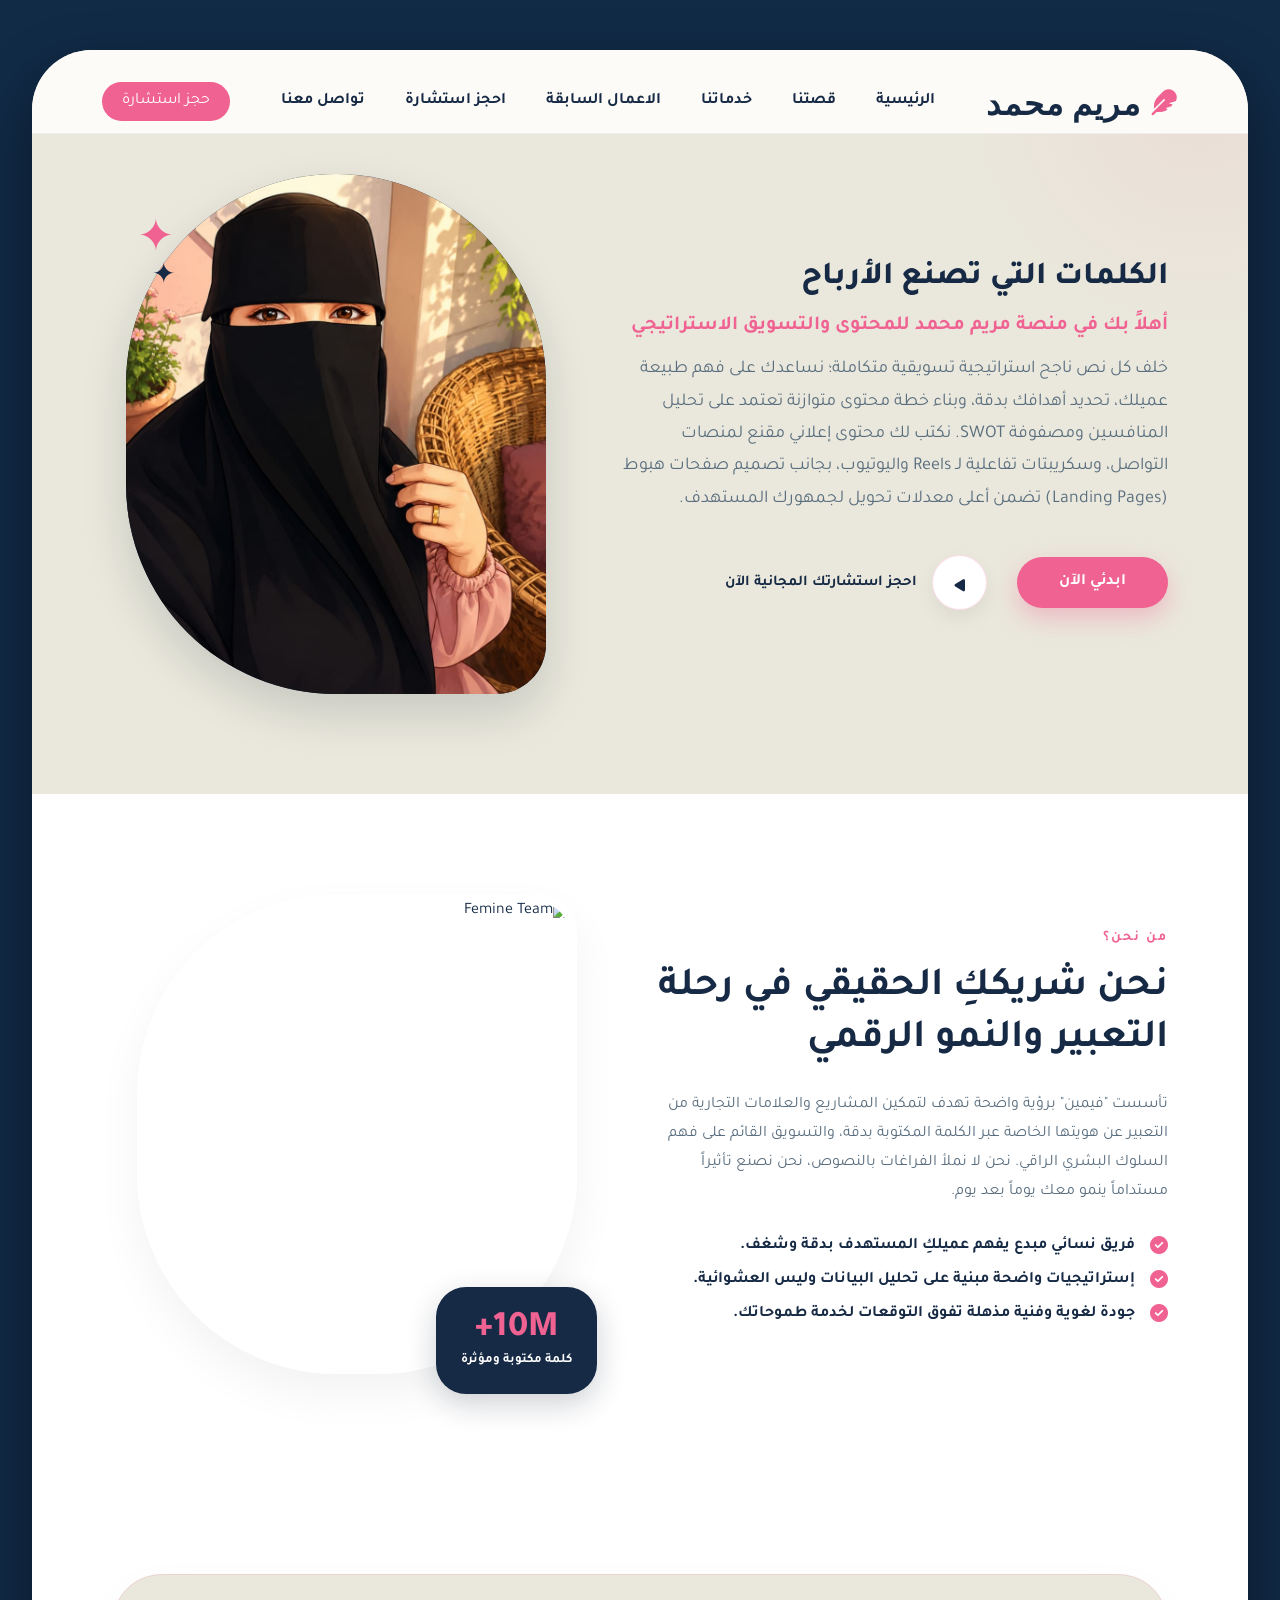
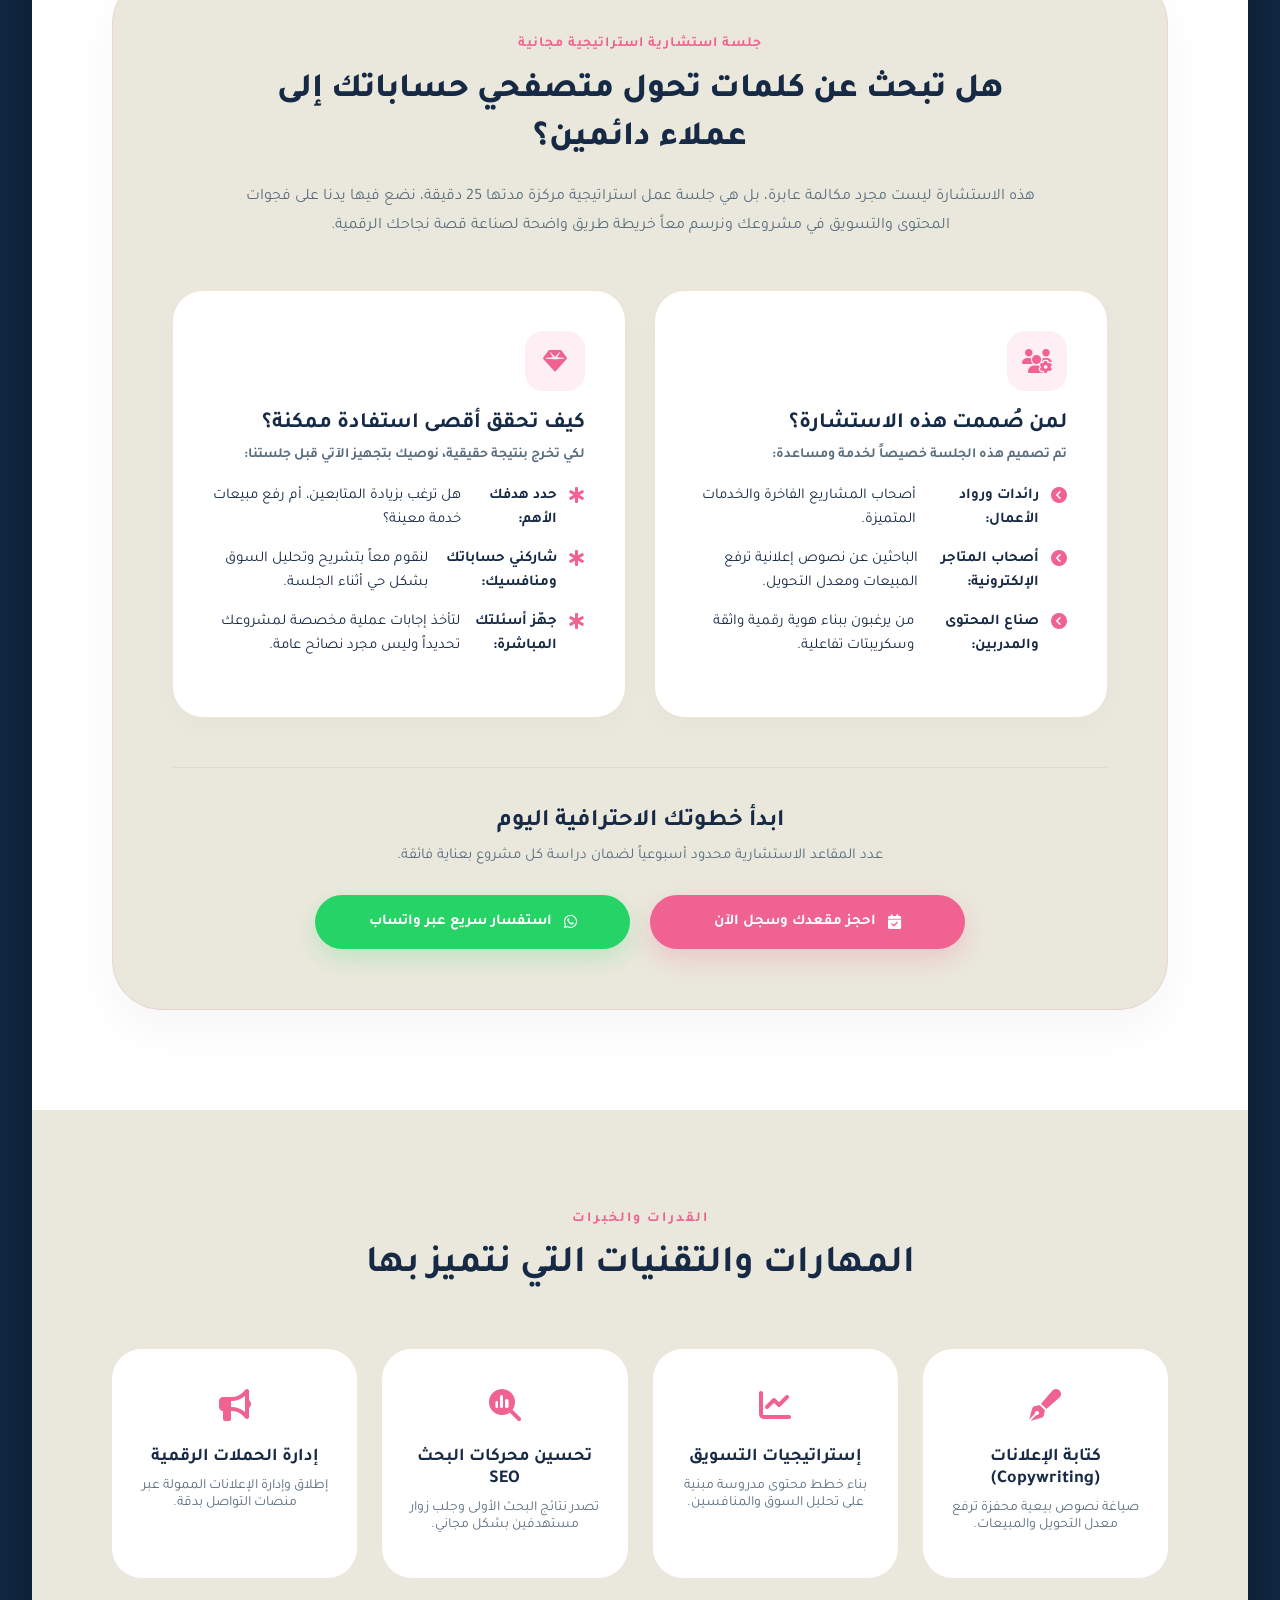
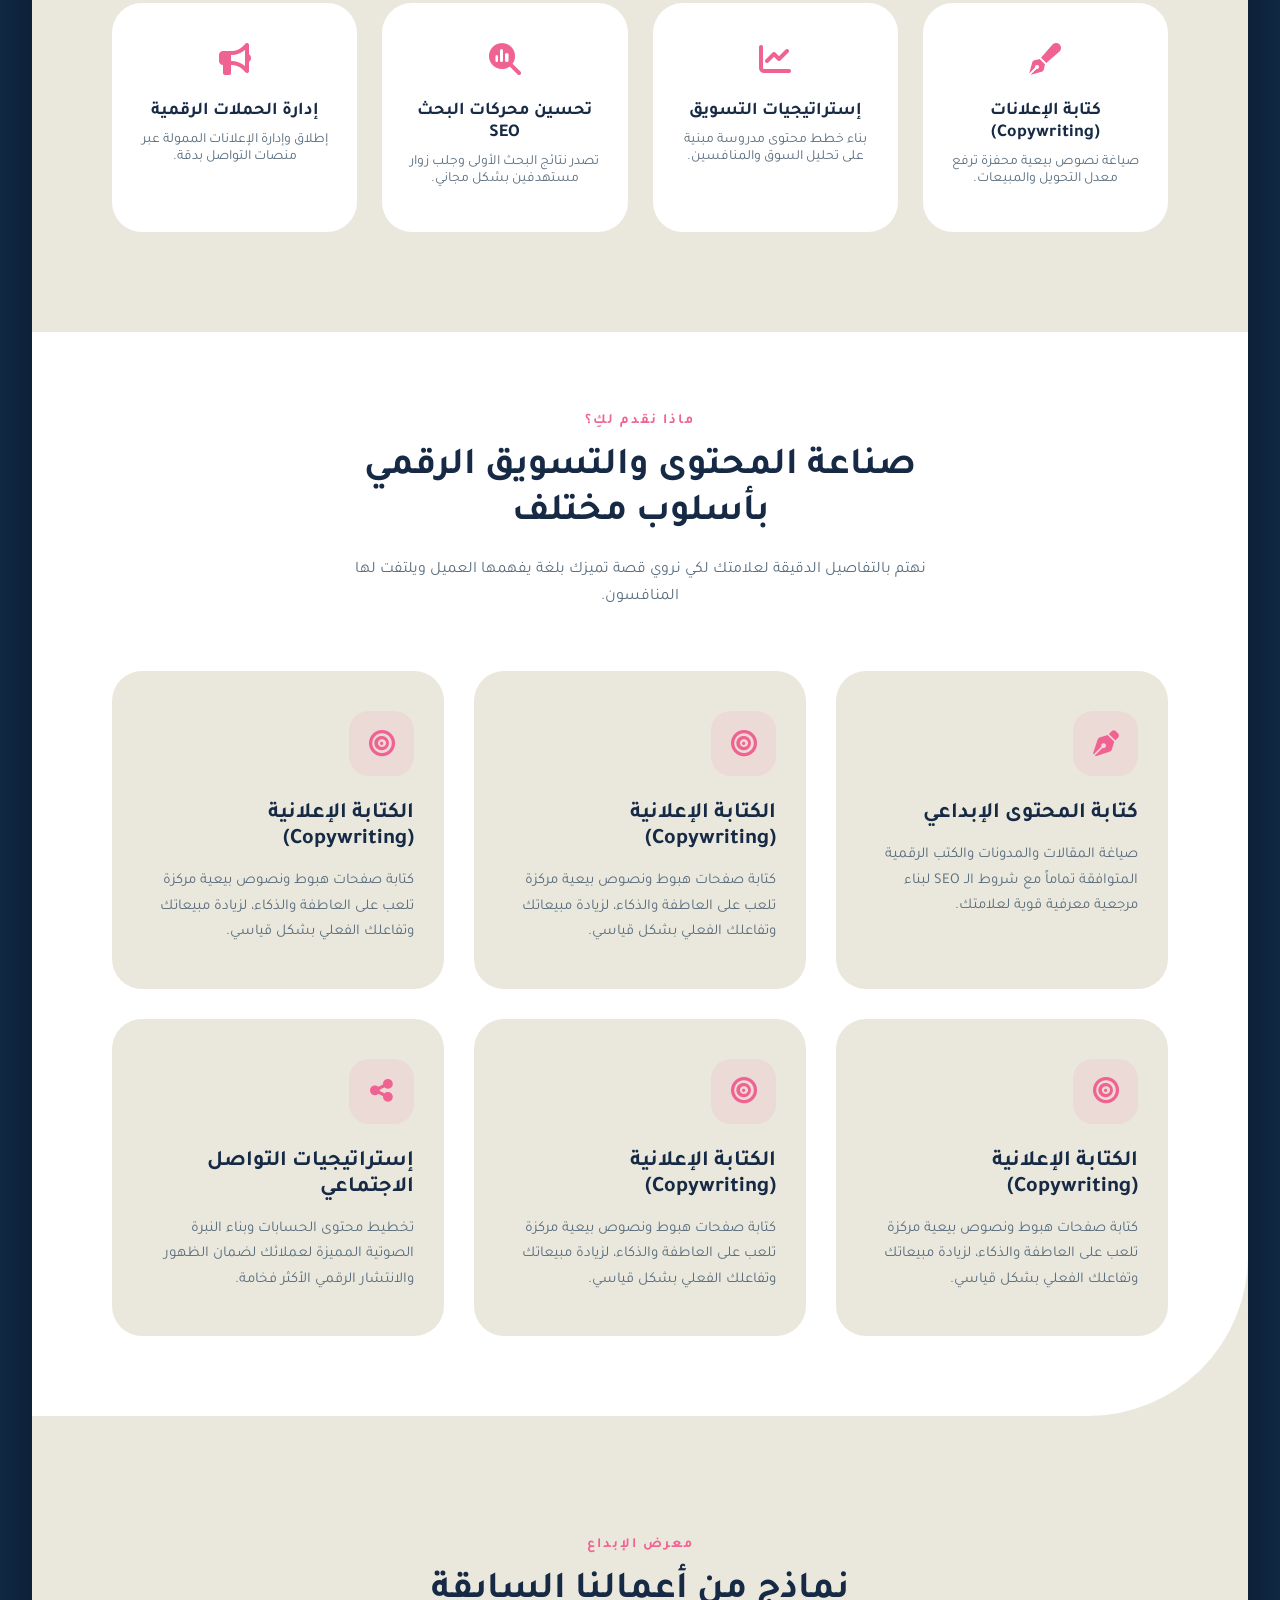
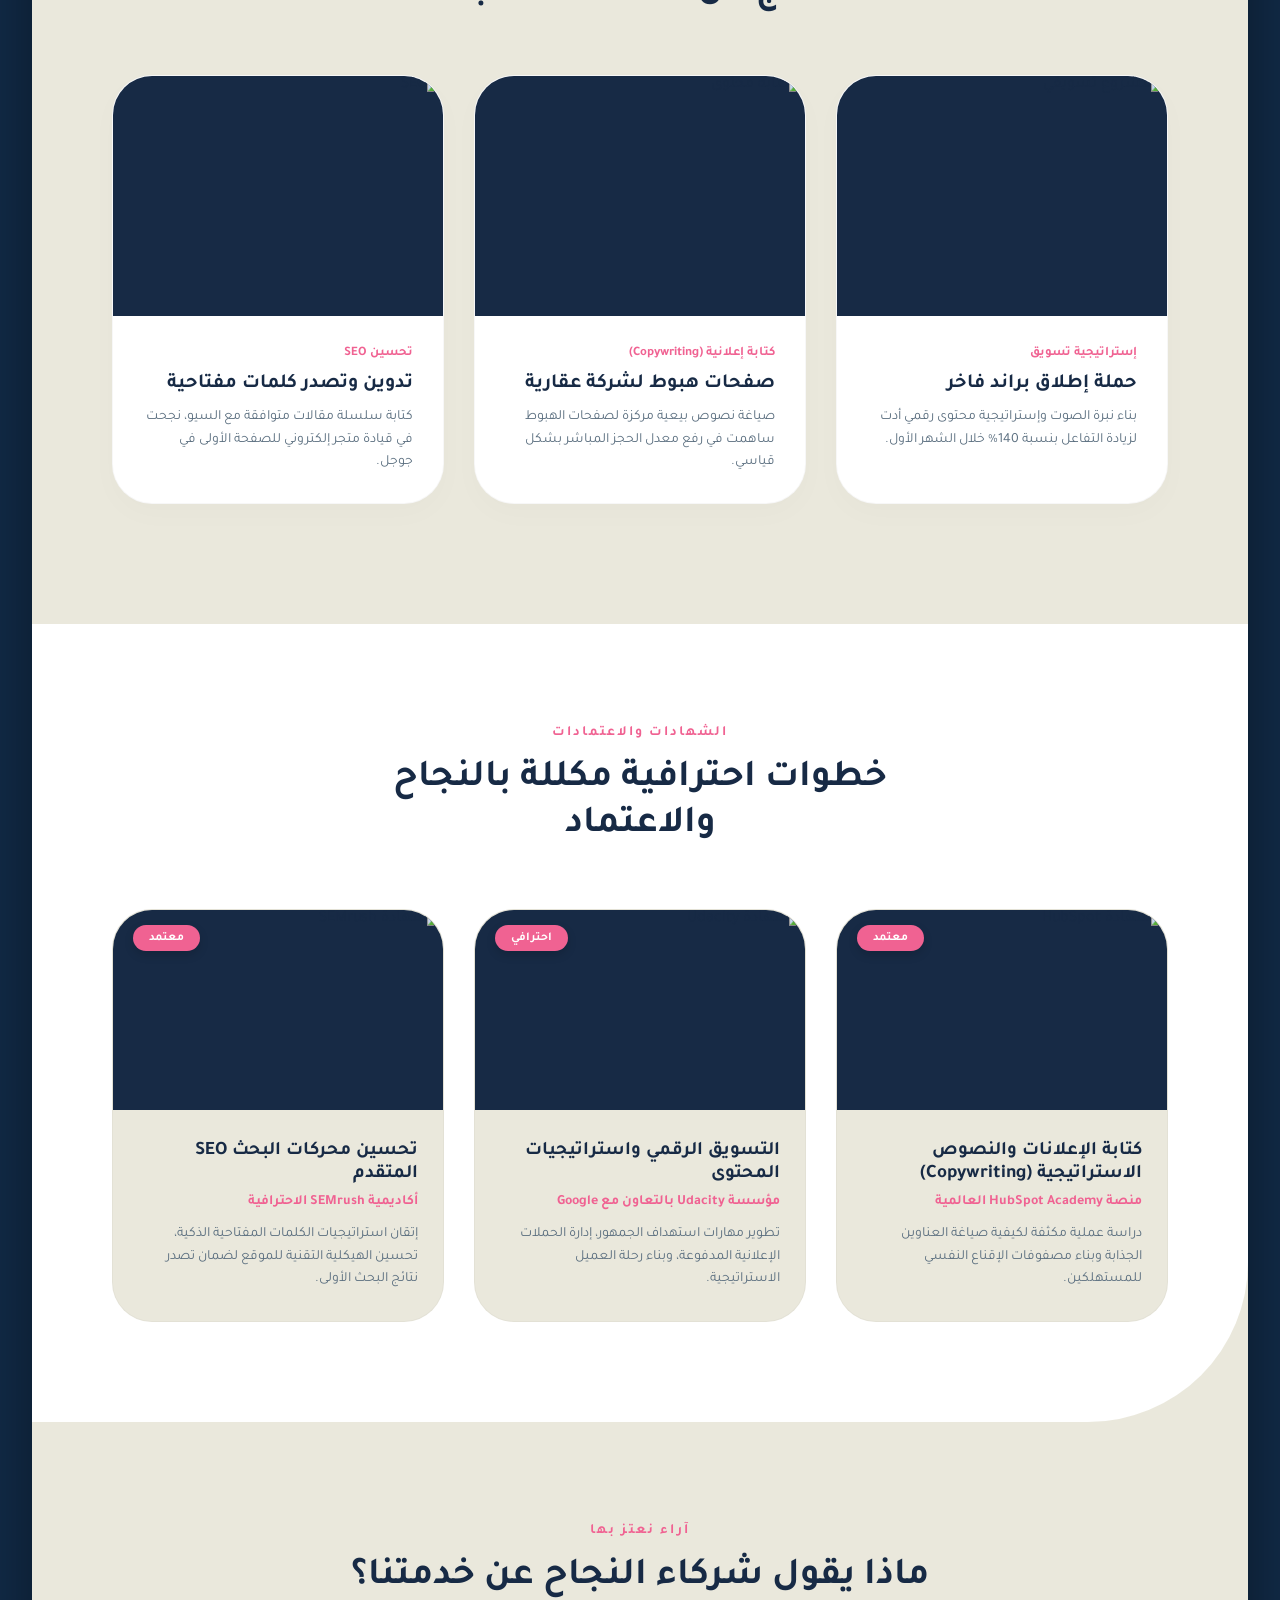
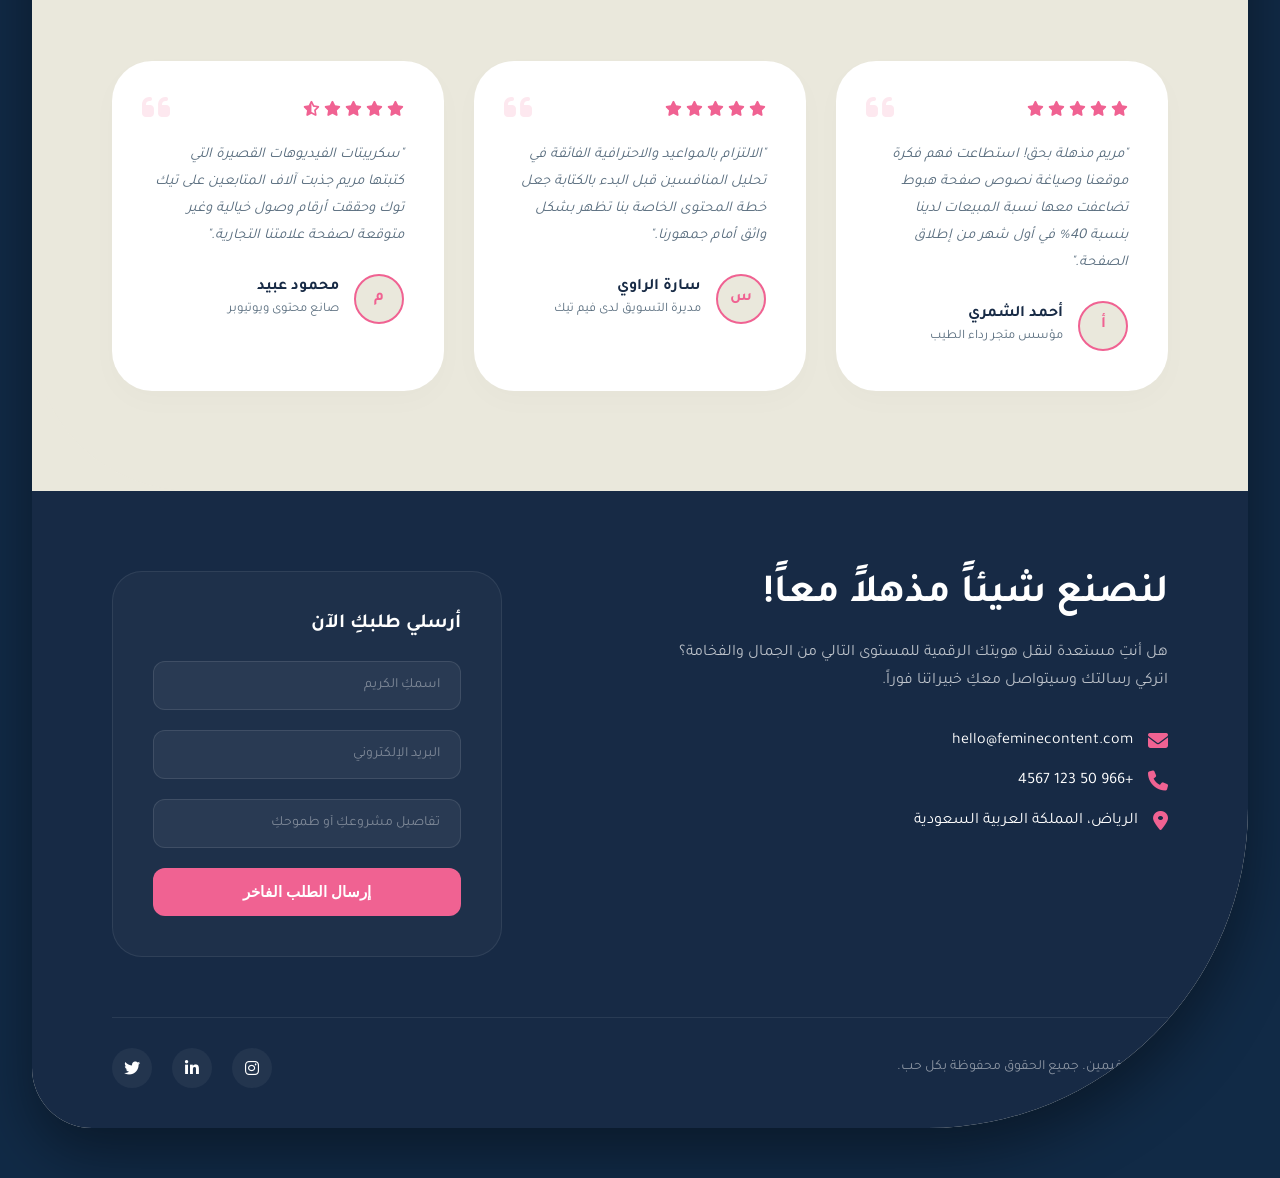
==== commit 24d7899d: "T8" ====
--- a/index.html
+++ b/index.html
@@ -4,7 +4,7 @@
 <head>
     <meta charset="UTF-8">
     <meta name="viewport" content="width=device-width, initial-scale=1.0">
-    <title>فيمين | خدمات كتابة المحتوى الإبداعي والتسويق الرقمي الفاخر</title>
+    <title>مريم محمد | خدمات كتابة المحتوى الإبداعي والتسويق الرقمي الفاخر</title>
     <!-- استدعاء خطوط غوغل الفاخرة للعنوان والنصوص -->
     <link rel="preconnect" href="https://fonts.googleapis.com">
     <link rel="preconnect" href="https://fonts.gstatic.com" crossorigin>
@@ -14,1461 +14,7 @@
     <!-- مكتبة الأيقونات الفاخرة FontAwesome -->
     <link rel="stylesheet" href="https://cdnjs.cloudflare.com/ajax/libs/font-awesome/6.4.0/css/all.min.css">
 
-    <style>
-        /* --- المتغيرات الموحدة للألوان بدقة بالغة --- */
-        :root {
-            --navy-dark: #172A45;
-            /* كحلي ملكي عميق وغامق */
-            --navy-light: #172A45;
-            /* كحلي بدرجة أفتح للعناصر الثانوية */
-            --pink-soft: #F06292;
-            /* البينك الأنثوي الناعم والمميز للعلامة */
-            --pink-hover: #D81B60;
-            /* بينك داكن للتفاعل والحركة */
-            --white-pure: #FFFFFF;
-            --off-white: #EAE8DC;
-            /* الأوف وايت الدافئ والراقي لخلفية الحاوية الكبيرة */
-            --slate-gray: #5A6E7F;
-            /* رمادي ناعم مائل للأزرق للنصوص الجانبية */
-            --bg-outer: #112A46;
-            /* كحلي داكن جداً للخلفية الخارجية خلف الحاوية */
-
-            --font-arabic: 'Tajawal', 'Cairo', sans-serif;
-            --font-serif: 'Playfair Display', serif;
-        }
-
-        /* --- الإعدادات الأساسية والتصفير --- */
-        * {
-            margin: 0;
-            padding: 0;
-            box-sizing: border-box;
-            scroll-behavior: smooth;
-        }
-
-        body {
-            font-family: var(--font-arabic);
-            background-color: var(--bg-outer);
-            color: var(--navy-dark);
-            min-height: 100vh;
-            display: flex;
-            justify-content: center;
-            align-items: center;
-            padding: 50px 0;
-        }
-
-        html {
-            scroll-behavior: smooth;
-        }
-
-        /* الحاوية الكبرى المنحنية التي تحاكي إطار المتصفح الفاخر وتصميم الصورة */
-        .main-wrapper {
-            width: 95%;
-            max-width: 1280px;
-            background-color: var(--off-white);
-            border-radius: 60px 60px 320px 60px;
-            /* تعديل انحنائية الزاوية لتناسب الاتجاه العربي في أسفل اليسار بعد التعديل */
-            box-shadow: 0 25px 60px rgba(0, 0, 0, 0.4);
-            position: relative;
-            overflow: hidden;
-            display: flex;
-            flex-direction: column;
-        }
-
-        /* بقع ضوئية جمالية بالخلفية لمنع الملل البصري */
-        .main-wrapper::before {
-            content: '';
-            position: absolute;
-            top: -200px;
-            right: -200px;
-            width: 500px;
-            height: 500px;
-            background: radial-gradient(circle, rgba(240, 98, 146, 0.08) 0%, transparent 70%);
-            z-index: 1;
-            pointer-events: none;
-        }
-
-        /* --- شريط التنقل العلوي (تم التعديل) --- */
-        .navbar {
-            display: flex;
-            justify-content: space-between;
-            align-items: center;
-            /* زيادة الـ padding العلوي والسفلي لزيادة الارتفاع */
-            padding: 30px 70px 10px 70px;
-            position: relative;
-            z-index: 10;
-            /* إضافة لون خلفية مميز للفصل البصري */
-            background-color: #fcfbf7;
-            /* إضافة حدود سفلية خفيفة جداً لتعزيز الفصل (اختياري) */
-            border-bottom: 1px solid rgba(0, 0, 0, 0.05);
-        }
-
-        .logo {
-            font-family: var(--font-serif);
-            font-size: 32px;
-            font-weight: 700;
-            color: var(--navy-dark);
-            display: flex;
-            align-items: center;
-            gap: 10px;
-            letter-spacing: 1px;
-        }
-
-        .logo .sparkle {
-            color: var(--pink-soft);
-            font-size: 26px;
-            animation: pulse 2s infinite;
-        }
-
-        .nav-links {
-            display: flex;
-            gap: 40px;
-            list-style: none;
-        }
-
-        .nav-links a {
-            text-decoration: none;
-            color: var(--navy-dark);
-            font-size: 16px;
-            font-weight: 700;
-            transition: color 0.3s ease;
-        }
-
-        .nav-links a:hover,
-        .nav-links a.active {
-            color: var(--pink-soft);
-        }
-
-        .nav-links.active {
-            opacity: 1;
-            visibility: visible;
-        }
-
-        .search-btn {
-            font-size: 20px;
-            color: var(--navy-dark);
-            cursor: pointer;
-            transition: color 0.3s ease, transform 0.3s ease;
-        }
-
-        .search-btn:hover {
-            color: var(--pink-soft);
-            transform: scale(1.1);
-        }
-
-        /* --- الهيرو سكشن --- */
-        .hero {
-            display: grid;
-            grid-template-columns: 1.1fr 0.9fr;
-            align-items: center;
-            gap: 60px;
-            padding: 40px 80px 100px 80px;
-            position: relative;
-            z-index: 5;
-        }
-
-        .hero-content {
-            display: flex;
-            flex-direction: column;
-            justify-content: center;
-            text-align: right;
-        }
-
-        .title {
-            font-family: var(--font-arabic);
-            font-size: 56px;
-            color: var(--navy-dark);
-            line-height: 1.25;
-            font-weight: 800;
-            margin-bottom: 25px;
-        }
-
-        .subtitle {
-            color: var(--slate-gray);
-            font-size: 18px;
-            line-height: 1.8;
-            max-width: 550px;
-            margin-bottom: 40px;
-        }
-
-        .actions {
-            display: flex;
-            align-items: center;
-            gap: 30px;
-        }
-
-        .btn-pink {
-            background-color: var(--pink-soft);
-            color: var(--white-pure);
-            text-decoration: none;
-            padding: 16px 42px;
-            border-radius: 50px;
-            font-weight: 700;
-            font-size: 16px;
-            box-shadow: 0 10px 25px rgba(240, 98, 146, 0.35);
-            transition: all 0.3s cubic-bezier(0.175, 0.885, 0.32, 1.275);
-        }
-
-        .btn-pink:hover {
-            background-color: var(--navy-dark);
-            box-shadow: 0 10px 25px rgba(10, 25, 47, 0.3);
-            transform: translateY(-4px);
-        }
-
-        .video-btn-wrapper {
-            display: flex;
-            align-items: center;
-            gap: 15px;
-            cursor: pointer;
-        }
-
-        .video-btn {
-            width: 55px;
-            height: 55px;
-            border-radius: 50%;
-            background-color: var(--white-pure);
-            display: flex;
-            justify-content: center;
-            align-items: center;
-            box-shadow: 0 8px 20px rgba(0, 0, 0, 0.06);
-            border: 1px solid rgba(240, 98, 146, 0.2);
-            transition: all 0.3s ease;
-            position: relative;
-        }
-
-        .video-btn::before {
-            content: '';
-            position: absolute;
-            width: 100%;
-            height: 100%;
-            border-radius: 50%;
-            background-color: rgba(240, 98, 146, 0.15);
-            z-index: -1;
-            animation: pulse-ring 1.5s infinite;
-        }
-
-        .play-icon {
-            color: var(--navy-dark);
-            font-size: 14px;
-            transform: rotate(180deg);
-        }
-
-        .video-btn-wrapper:hover .video-btn {
-            background-color: var(--pink-soft);
-            transform: scale(1.05);
-        }
-
-        .video-btn-wrapper:hover .play-icon {
-            color: var(--white-pure);
-        }
-
-        .video-text {
-            font-size: 15px;
-            font-weight: 700;
-            color: var(--navy-dark);
-        }
-
-        /* الجانب البصري للهيرو */
-        .hero-visual {
-            position: relative;
-            display: flex;
-            justify-content: center;
-            align-items: center;
-        }
-
-        .image-frame {
-            width: 420px;
-            height: 520px;
-            background-color: var(--navy-dark);
-            border-radius: 210px 210px 50px 210px;
-            overflow: hidden;
-            position: relative;
-            box-shadow: 0 20px 45px rgba(10, 25, 47, 0.15);
-        }
-
-        .image-frame img {
-            width: 100%;
-            height: 100%;
-            object-fit: cover;
-            transition: transform 0.5s ease;
-        }
-
-        .image-frame:hover img {
-            transform: scale(1.03);
-        }
-
-        .stars-decor {
-            position: absolute;
-            top: 60px;
-            left: 15px;
-            z-index: 5;
-            display: flex;
-            flex-direction: column;
-            gap: 15px;
-        }
-
-        .star {
-            font-size: 45px;
-            display: block;
-            line-height: 0.5;
-        }
-
-        .pink-star {
-            color: var(--pink-soft);
-        }
-
-        .navy-star {
-            color: var(--navy-dark);
-            font-size: 28px;
-            margin-left: 25px;
-        }
-
-        /* --- قسم الخدمات (Services) --- */
-        .services-section {
-            padding: 80px 80px;
-            background-color: var(--white-pure);
-            border-radius: 0 0 160px 0;
-            position: relative;
-        }
-
-        .section-header {
-            text-align: center;
-            max-width: 650px;
-            margin: 0 auto 60px auto;
-        }
-
-        .section-tag {
-            color: var(--pink-soft);
-            font-weight: 700;
-            font-size: 14px;
-            text-transform: uppercase;
-            letter-spacing: 2px;
-            display: inline-block;
-            margin-bottom: 15px;
-        }
-
-        .section-title {
-            font-family: var(--font-arabic);
-            font-size: 38px;
-            color: var(--navy-dark);
-            margin-bottom: 20px;
-            font-weight: 700;
-        }
-
-        .services-grid {
-            display: grid;
-            grid-template-columns: repeat(3, 1fr);
-            gap: 30px;
-        }
-
-        .service-card {
-            background-color: var(--off-white);
-            padding: 40px 30px;
-            border-radius: 30px;
-            border-bottom: 4px solid transparent;
-            transition: all 0.3s ease;
-            cursor: pointer;
-        }
-
-        .service-card:hover {
-            background-color: var(--white-pure);
-            transform: translateY(-8px);
-            border-bottom-color: var(--pink-soft);
-            box-shadow: 0 15px 35px rgba(10, 25, 47, 0.05);
-        }
-
-        .service-icon {
-            width: 65px;
-            height: 65px;
-            border-radius: 20px;
-            background-color: rgba(240, 98, 146, 0.1);
-            color: var(--pink-soft);
-            display: flex;
-            justify-content: center;
-            align-items: center;
-            font-size: 26px;
-            margin-bottom: 25px;
-            transition: all 0.3s ease;
-        }
-
-        .service-card:hover .service-icon {
-            background-color: var(--pink-soft);
-            color: var(--white-pure);
-        }
-
-        .service-card h3 {
-            font-size: 22px;
-            color: var(--navy-dark);
-            margin-bottom: 15px;
-            font-weight: 700;
-        }
-
-        .service-card p {
-            color: var(--slate-gray);
-            font-size: 15px;
-            line-height: 1.7;
-        }
-
-        /* --- قسم من نحن --- */
-        .about-section {
-            display: grid;
-            background-color: var(--white-pure);
-
-            grid-template-columns: 1.1fr 1fr;
-            align-items: center;
-            gap: 80px;
-            padding: 100px 80px;
-        }
-
-        .about-content h2 {
-            font-family: var(--font-arabic);
-            font-size: 40px;
-            color: var(--navy-dark);
-            margin-bottom: 25px;
-            line-height: 1.3;
-            font-weight: 700;
-        }
-
-        .about-content p {
-            color: var(--slate-gray);
-            font-size: 16px;
-            line-height: 1.8;
-            margin-bottom: 30px;
-        }
-
-        .bullet-list {
-            list-style: none;
-        }
-
-        .bullet-list li {
-            font-size: 16px;
-            font-weight: 700;
-            color: var(--navy-dark);
-            margin-bottom: 15px;
-            display: flex;
-            align-items: center;
-            gap: 15px;
-        }
-
-        .bullet-list li i {
-            color: var(--pink-soft);
-            font-size: 18px;
-        }
-
-        .about-image {
-            position: relative;
-        }
-
-        .about-frame {
-            width: 100%;
-            max-width: 440px;
-            height: 480px;
-            border-radius: 200px 40px 200px 200px;
-            overflow: hidden;
-            border: 8px solid var(--white-pure);
-            box-shadow: 0 20px 45px rgba(0, 0, 0, 0.05);
-        }
-
-        .about-frame img {
-            width: 100%;
-            height: 100%;
-            object-fit: cover;
-        }
-
-        .about-badge {
-            position: absolute;
-            bottom: -20px;
-            right: -20px;
-            background-color: var(--navy-dark);
-            color: var(--white-pure);
-            padding: 25px;
-            border-radius: 30px;
-            text-align: center;
-            box-shadow: 0 10px 30px rgba(10, 25, 47, 0.2);
-        }
-
-        .about-badge .number {
-            font-size: 36px;
-            font-weight: 800;
-            color: var(--pink-soft);
-            display: block;
-            line-height: 1;
-        }
-
-        .about-badge .label {
-            font-size: 13px;
-            font-weight: 700;
-            margin-top: 5px;
-            display: block;
-        }
-
-
-        /* --- قسم المهارات والتقنيات --- */
-        .skills-section {
-            padding: 100px 80px;
-            background-color: var(--off-white);
-            border-radius: 0 0 160px 0;
-            /* انحناء جانبي فخم يربطه بالسكشن التالي */
-        }
-
-        .section-header {
-            text-align: center;
-            max-width: 650px;
-            margin: 0 auto 60px auto;
-        }
-
-        .section-tag {
-            color: var(--pink-soft);
-            font-weight: 700;
-            font-size: 14px;
-            letter-spacing: 2px;
-            display: inline-block;
-            margin-bottom: 15px;
-        }
-
-        .section-title {
-            font-size: 38px;
-            color: var(--navy-dark);
-            margin-bottom: 20px;
-            font-weight: 700;
-        }
-
-        .skills-grid {
-            display: grid;
-            grid-template-columns: repeat(4, 1fr);
-            gap: 25px;
-        }
-
-        .skill-card {
-            background-color: var(--white-pure);
-            padding: 40px 25px;
-            text-align: center;
-            border-radius: 30px;
-            /* إرجاع انحناء الكروت */
-            border-bottom: 4px solid transparent;
-            transition: all 0.3s ease;
-        }
-
-        .skill-card:hover {
-            transform: translateY(-5px);
-            background-color: var(--navy-dark);
-            color: var(--white-pure);
-            border-bottom-color: var(--pink-soft);
-        }
-
-        .skill-icon {
-            font-size: 32px;
-            color: var(--pink-soft);
-            margin-bottom: 15px;
-        }
-
-        .skill-card h3 {
-            font-size: 18px;
-            font-weight: 700;
-            margin-bottom: 10px;
-        }
-
-        .skill-card p {
-            font-size: 14px;
-            color: var(--slate-gray);
-        }
-
-        .skill-card:hover p {
-            color: rgba(255, 255, 255, 0.7);
-        }
-
-        /* --- قسم نماذج الأعمال السابقة --- */
-        .portfolio-section {
-            padding: 120px 80px;
-            background-color: var(--off-white);
-        }
-
-        .portfolio-grid {
-            display: grid;
-            grid-template-columns: repeat(3, 1fr);
-            gap: 30px;
-        }
-
-        .portfolio-item {
-            background: var(--white-pure);
-            border: 1px solid rgba(0, 0, 0, 0.03);
-            border-radius: 40px;
-            /* إرجاع انحناء كروت الأعمال */
-            overflow: hidden;
-            box-shadow: 0 10px 30px rgba(0, 0, 0, 0.02);
-            transition: all 0.3s ease;
-        }
-
-        .portfolio-item:hover {
-            transform: translateY(-8px);
-            box-shadow: 0 15px 35px rgba(10, 25, 47, 0.05);
-        }
-
-        .portfolio-img {
-            width: 100%;
-            height: 240px;
-            background-color: var(--navy-light);
-            overflow: hidden;
-        }
-
-        .portfolio-img img {
-            width: 100%;
-            height: 100%;
-            object-fit: cover;
-            transition: transform 0.3s ease;
-        }
-
-        .portfolio-info {
-            padding: 30px;
-        }
-
-        .portfolio-cat {
-            color: var(--pink-soft);
-            font-size: 13px;
-            font-weight: 700;
-            margin-bottom: 10px;
-            display: block;
-        }
-
-        .portfolio-info h3 {
-            font-size: 20px;
-            color: var(--navy-dark);
-            margin-bottom: 10px;
-        }
-
-        .portfolio-info p {
-            color: var(--slate-gray);
-            font-size: 14px;
-            line-height: 1.6;
-        }
-
-
-
-        /* --- قسم تواصلِ معنا (Footer / Contact) --- */
-        .footer-section {
-            background-color: var(--navy-dark);
-            color: var(--white-pure);
-            padding: 80px 80px 40px 80px;
-            position: relative;
-        }
-
-        .footer-grid {
-            display: grid;
-            grid-template-columns: 1.2fr 0.8fr;
-            gap: 80px;
-            margin-bottom: 60px;
-        }
-
-        .footer-contact h2 {
-            font-family: var(--font-arabic);
-            font-size: 40px;
-            margin-bottom: 20px;
-            color: var(--white-pure);
-            font-weight: 700;
-        }
-
-        .footer-contact p {
-            color: rgba(255, 255, 255, 0.7);
-            font-size: 16px;
-            line-height: 1.8;
-            margin-bottom: 35px;
-            max-width: 500px;
-        }
-
-        .contact-info-list {
-            list-style: none;
-        }
-
-        .contact-info-list li {
-            font-size: 16px;
-            margin-bottom: 20px;
-            display: flex;
-            align-items: center;
-            gap: 15px;
-        }
-
-        .contact-info-list li i {
-            color: var(--pink-soft);
-            font-size: 20px;
-        }
-
-        .footer-form {
-            background-color: rgba(255, 255, 255, 0.03);
-            border: 1px solid rgba(255, 255, 255, 0.08);
-            padding: 40px;
-            border-radius: 30px;
-        }
-
-        .footer-form h3 {
-            font-size: 20px;
-            margin-bottom: 25px;
-            color: var(--white-pure);
-        }
-
-        .form-group {
-            margin-bottom: 20px;
-        }
-
-        .form-control {
-            width: 100%;
-            background-color: rgba(255, 255, 255, 0.05);
-            border: 1px solid rgba(255, 255, 255, 0.1);
-            border-radius: 12px;
-            padding: 15px 20px;
-            color: var(--white-pure);
-            font-family: var(--font-arabic);
-            font-size: 14px;
-            outline: none;
-            transition: all 0.3s ease;
-        }
-
-        .form-control::placeholder {
-            color: rgba(255, 255, 255, 0.4);
-        }
-
-        .form-control:focus {
-            border-color: var(--pink-soft);
-            background-color: rgba(255, 255, 255, 0.08);
-        }
-
-        .btn-submit {
-            width: 100%;
-            background-color: var(--pink-soft);
-            color: var(--white-pure);
-            border: none;
-            padding: 15px 0;
-            border-radius: 12px;
-            font-weight: 700;
-            font-size: 15px;
-            cursor: pointer;
-            transition: background-color 0.3s ease;
-        }
-
-        .btn-submit:hover {
-            background-color: var(--pink-hover);
-        }
-
-        .footer-bottom {
-            border-top: 1px solid rgba(255, 255, 255, 0.08);
-            padding-top: 30px;
-            display: flex;
-            justify-content: space-between;
-            align-items: center;
-        }
-
-        .footer-bottom p {
-            color: rgba(255, 255, 255, 0.5);
-            font-size: 14px;
-        }
-
-        .social-links {
-            display: flex;
-            gap: 20px;
-        }
-
-        .social-links a {
-            width: 40px;
-            height: 40px;
-            border-radius: 50%;
-            background-color: rgba(255, 255, 255, 0.05);
-            color: var(--white-pure);
-            display: flex;
-            justify-content: center;
-            align-items: center;
-            text-decoration: none;
-            transition: all 0.3s ease;
-        }
-
-        .social-links a:hover {
-            background-color: var(--pink-soft);
-            transform: translateY(-3px);
-        }
-
-        /* --- الحركات والتأثيرات (Animations) --- */
-        @keyframes pulse {
-            0% {
-                transform: scale(1);
-            }
-
-            50% {
-                transform: scale(1.1);
-            }
-
-            100% {
-                transform: scale(1);
-            }
-        }
-
-        @keyframes pulse-ring {
-            0% {
-                transform: scale(0.95);
-                opacity: 1;
-            }
-
-            100% {
-                transform: scale(1.4);
-                opacity: 0;
-            }
-        }
-
-
-        /* إخفاء زر القائمة في الشاشات الكبيرة */
-        .menu-toggle {
-            display: none;
-
-            /* زر البرجر للموبايل */
-
-            flex-direction: column;
-            gap: 5px;
-            background: none;
-            border: none;
-            cursor: pointer;
-            padding: 5px;
-            z-index: 1001;
-        }
-
-        /* --- التجاوب مع الجوال والشاشات المتوسطة (Responsive) --- */
-        @media (max-width: 900px) {
-            body {
-                padding: 20px 0;
-            }
-
-            .navbar {
-                padding: 20px 20px;
-                flex-direction: row-reverse;
-                /* اللوجو يمين والقائمة يسار/أسفل */
-                justify-content: space-between;
-            }
-
-            /* التأكد من اختفاء القائمة في البداية وتنسيقها عند الفتح */
-            .nav-links {
-                display: none;
-                flex-direction: column;
-                position: absolute;
-                top: 100%;
-                right: 0;
-                width: 100%;
-                background-color: var(--white-pure);
-                padding: 20px;
-                box-shadow: 0 10px 20px rgba(0, 0, 0, 0.1);
-                z-index: 1000;
-            }
-
-            .nav-links.active {
-                display: flex;
-            }
-
-            /* اللوجو وزر القائمة */
-            .menu-toggle {
-                display: block;
-                font-size: 24px;
-                color: var(--navy-dark);
-                cursor: pointer;
-            }
-
-            .logo {
-                font-size: 22px;
-                /* تصغير حجم الخط قليلاً ليناسب الشاشات الصغيرة */
-            }
-
-            /* إلغاء أي تأثير للـ order الذي قد يسبب تداخلاً */
-            .logo,
-            .nav-links {
-                order: 0;
-            }
-
-            .hero {
-                grid-template-columns: 1fr;
-                gap: 50px;
-                padding: 20px 20px 60px 20px;
-                text-align: center;
-            }
-
-            .hero-content {
-                align-items: center;
-                text-align: center;
-                order: 1;
-            }
-
-            .hero-visual {
-                order: 2;
-            }
-
-            .title {
-                font-size: 38px;
-            }
-
-            .subtitle {
-                margin: 0 auto 30px auto;
-                font-size: 16px;
-            }
-
-            .actions {
-                justify-content: center;
-                flex-direction: column;
-                gap: 20px;
-            }
-
-            .image-frame {
-                width: 100%;
-                max-width: 320px;
-                height: 400px;
-                border-radius: 120px 120px 40px 120px;
-            }
-
-            .services-section,
-            .skills-section,
-            .portfolio-section {
-                padding: 60px 20px;
-            }
-
-            .skills-section {
-                border-radius: 0 0 80px 0;
-            }
-
-            .services-grid {
-                grid-template-columns: 1fr;
-                gap: 25px;
-            }
-
-            .section-title {
-                font-size: 38px;
-            }
-
-            .about-section {
-                grid-template-columns: 1fr;
-                gap: 50px;
-                padding: 60px 20px;
-                text-align: center;
-            }
-
-            .about-frame {
-                margin: 0 auto;
-                width: 100%;
-                max-width: 320px;
-                height: 350px;
-                border-radius: 120px 40px 120px 120px;
-            }
-
-            .bullet-list li {
-                justify-content: center;
-                font-size: 15px;
-            }
-
-            .about-badge {
-                right: 50%;
-                transform: translateX(50%);
-                bottom: -30px;
-                padding: 15px 20px;
-            }
-
-            .about-badge .number {
-                font-size: 28px;
-            }
-
-            .footer-section {
-                padding: 60px 20px 30px 20px;
-            }
-
-            .footer-grid {
-                grid-template-columns: 1fr;
-                gap: 40px;
-            }
-
-            .footer-contact h2 {
-                font-size: 30px;
-            }
-
-            .footer-form {
-                padding: 25px 20px;
-            }
-
-            .footer-bottom {
-                flex-direction: column;
-                gap: 20px;
-                text-align: center;
-            }
-
-            .main-wrapper {
-                border-radius: 30px 30px 120px 30px;
-            }
-
-
-            /* تحويل الشبكات لعنصر واحد في السطر */
-            .services-grid,
-            .skills-grid,
-            .portfolio-grid {
-                grid-template-columns: 1fr;
-                gap: 25px;
-            }
-
-
-
-        }
-
-        @media (max-width: 900px) {
-            .title {
-                font-size: 38px;
-            }
-
-            .navbar {
-                padding: 20px 15px;
-            }
-
-            .nav-links {
-                gap: 15px;
-            }
-
-            .nav-links a {
-                font-size: 14px;
-            }
-
-            .navbar {
-                display: flex;
-                justify-content: space-between;
-                /* هذا الكود يباعد بين اللوجو والقائمة */
-                align-items: center;
-                /* لمحاذاة العناصر في المنتصف عمودياً */
-                padding: 20px 50px;
-            }
-
-            /* إذا أردتِ التحكم في اللوجو تحديداً */
-            .logo {
-                order: 1;
-                /* اللوجو سيكون أول عنصر في جهة اليمين */
-                font-size: 30px;
-                font-weight: bold;
-            }
-
-            .nav-links {
-                order: 2;
-                /* القائمة ستكون في جهة اليسار */
-            }
-
-
-            .nav-links li {
-                margin: 25px 0;
-            }
-
-        }
-
-        /* تنسيق الزر العام */
-        .btn-consultation {
-            display: flex;
-            align-items: center;
-            gap: 8px;
-            /* مسافة بين النص والأيقونة */
-            background-color: #F06292;
-            /* لون الزر */
-            color: white;
-            padding: 10px 20px;
-            border-radius: 30px;
-            text-decoration: none;
-            transition: 0.3s;
-        }
-
-        /* إخفاء الأيقونة في الشاشات الكبيرة */
-        .btn-consultation .icon {
-            display: none;
-        }
-
-        /* التحويل عند تصغير الشاشة (للتابلت والموبايل) */
-        @media (max-width: 992px) {
-
-            .btn-consultation .text {
-                display: none;
-                /* إخفاء النص */
-            }
-
-            .btn-consultation .icon {
-                display: block;
-                /* إظهار الأيقونة */
-            }
-
-            .btn-consultation {
-                padding: 10px;
-                /* تصغير المساحة لتصبح دائرة */
-                border-radius: 50%;
-            }
-        }
-
-          /* --- قسم الشهادات الفاخر (محدث بإمكانية إضافة صورة الشهادة) --- */
-        .certificates-section {
-            padding: 100px 80px;
-            background-color: var(--white-pure);
-            border-radius: 0 0 160px 0;
-        }
-
-        .certificates-grid {
-            display: grid;
-            grid-template-columns: repeat(3, 1fr);
-            gap: 30px;
-        }
-
-        .certificate-card {
-            background-color: var(--off-white);
-            border-radius: 40px;
-            position: relative;
-            border: 1px solid rgba(0, 0, 0, 0.03);
-            transition: all 0.3s ease;
-            display: flex;
-            flex-direction: column;
-            overflow: hidden; /* لحماية انحناء الحواف مع الصورة */
-        }
-
-        .certificate-card:hover {
-            transform: translateY(-8px);
-            box-shadow: 0 15px 35px rgba(10, 25, 47, 0.06);
-            background-color: var(--white-pure);
-            border-color: rgba(240, 98, 146, 0.2);
-        }
-
-        /* حاوية صورة الشهادة لتظهر متناسقة */
-        .certificate-img-container {
-            width: 100%;
-            height: 200px;
-            background-color: var(--navy-dark);
-            overflow: hidden;
-            position: relative;
-        }
-
-        .certificate-img-container img {
-            width: 100%;
-            height: 100%;
-            object-fit: cover;
-            transition: transform 0.5s ease;
-        }
-
-        .certificate-card:hover .certificate-img-container img {
-            transform: scale(1.05);
-        }
-
-        /* محتوى تفاصيل الشهادة تحت الصورة */
-        .certificate-content {
-            padding: 30px 25px;
-            display: flex;
-            flex-direction: column;
-            justify-content: space-between;
-            flex-grow: 1;
-        }
-
-        .certificate-badge {
-            position: absolute;
-            top: 15px;
-            left: 20px;
-            background-color: var(--pink-soft);
-            color: var(--white-pure);
-            padding: 6px 16px;
-            border-radius: 20px;
-            font-size: 12px;
-            font-weight: 700;
-            z-index: 2;
-            box-shadow: 0 4px 10px rgba(0, 0, 0, 0.15);
-        }
-
-        .certificate-card h3 {
-            font-size: 19px;
-            color: var(--navy-dark);
-            margin-bottom: 8px;
-            font-weight: 700;
-        }
-
-        .certificate-source {
-            font-size: 14px;
-            color: var(--pink-soft);
-            font-weight: 700;
-            margin-bottom: 12px;
-        }
-
-        .certificate-desc {
-            color: var(--slate-gray);
-            font-size: 14px;
-            line-height: 1.6;
-        }
-
-        /* --- قسم آراء العملاء / الفيدباكس الفاخر --- */
-        .testimonials-section {
-            padding: 100px 80px;
-            background-color: var(--off-white);
-            border-radius: 0 0 0 160px;
-        }
-
-        .testimonials-grid {
-            display: grid;
-            grid-template-columns: repeat(3, 1fr);
-            gap: 30px;
-        }
-
-        .testimonial-card {
-            background-color: var(--white-pure);
-            padding: 40px;
-            border-radius: 40px;
-            box-shadow: 0 10px 30px rgba(0, 0, 0, 0.02);
-            transition: all 0.3s ease;
-            position: relative;
-        }
-
-        .testimonial-card:hover {
-            transform: translateY(-5px);
-            box-shadow: 0 15px 40px rgba(10, 25, 47, 0.05);
-        }
-
-        .quote-icon {
-            position: absolute;
-            top: 30px;
-            left: 30px;
-            font-size: 32px;
-            color: rgba(240, 98, 146, 0.15);
-        }
-
-        .rating-stars {
-            color: var(--pink-soft);
-            font-size: 15px;
-            margin-bottom: 20px;
-        }
-
-        .testimonial-text {
-            font-size: 15px;
-            line-height: 1.8;
-            color: var(--slate-gray);
-            margin-bottom: 25px;
-            font-style: italic;
-        }
-
-        .client-profile {
-            display: flex;
-            align-items: center;
-            gap: 15px;
-        }
-
-        .client-avatar {
-            width: 50px;
-            height: 50px;
-            border-radius: 50%;
-            background-color: var(--off-white);
-            display: flex;
-            justify-content: center;
-            align-items: center;
-            font-weight: 700;
-            color: var(--pink-soft);
-            border: 2px solid var(--pink-soft);
-        }
-
-        .client-info h4 {
-            font-size: 16px;
-            font-weight: 700;
-            color: var(--navy-dark);
-            margin-bottom: 3px;
-        }
-
-        .client-info span {
-            font-size: 13px;
-            color: var(--slate-gray);
-        }
-
-        /* ---------------------------------------------------- */
-        /* --- التجاوب الكامل مع الجوال والشاشات المختلفة (Responsive) --- */
-        /* ---------------------------------------------------- */
-        @media (max-width: 992px) {
-            body {
-                padding: 20px 0;
-            }
-
-            .main-wrapper {
-                border-radius: 30px 30px 120px 30px;
-            }
-
-            /* التعديل التفاعلي لزر الاستشارة للتحول لأيقونة دائرية بالتابلت والموبايل */
-            .btn-consultation .text {
-                display: none;
-            }
-
-            .btn-consultation .icon {
-                display: block;
-            }
-
-            .btn-consultation {
-                padding: 10px;
-                border-radius: 50%;
-            }
-
-            /* شريط التنقل العلوي */
-            .navbar {
-                padding: 20px 20px;
-                flex-direction: row-reverse;
-                justify-content: space-between;
-            }
-
-            .nav-links {
-                display: none;
-                flex-direction: column;
-                position: absolute;
-                top: 100%;
-                right: 0;
-                width: 100%;
-                background-color: var(--white-pure);
-                padding: 20px;
-                box-shadow: 0 10px 20px rgba(0, 0, 0, 0.1);
-                z-index: 1000;
-            }
-
-            .nav-links.active {
-                display: flex;
-            }
-
-            .menu-toggle {
-                display: block;
-                font-size: 24px;
-                color: var(--navy-dark);
-                cursor: pointer;
-            }
-
-            .logo {
-                font-size: 22px;
-            }
-
-            .logo,
-            .nav-links {
-                order: 0;
-            }
-
-            /* قسم الهيرو الاستهلالي */
-            .hero {
-                grid-template-columns: 1fr;
-                gap: 50px;
-                padding: 20px 20px 60px 20px;
-                text-align: center;
-            }
-
-            .hero-content {
-                align-items: center;
-                text-align: center;
-                order: 1;
-            }
-
-            .hero-visual {
-                order: 2;
-            }
-
-            .title {
-                font-size: 38px;
-            }
-
-            .subtitle {
-                margin: 0 auto 30px auto;
-                font-size: 16px;
-            }
-
-            .actions {
-                justify-content: center;
-                flex-direction: column;
-                gap: 20px;
-            }
-
-            .image-frame {
-                width: 100%;
-                max-width: 320px;
-                height: 400px;
-                border-radius: 120px 120px 40px 120px;
-            }
-
-            /* الأقسام العامة والتوزيع الشبكي */
-            .services-section,
-            .skills-section,
-            .certificates-section,
-            .testimonials-section,
-            .portfolio-section {
-                padding: 60px 20px;
-            }
-
-            .services-grid,
-            .skills-grid,
-            .certificates-grid,
-            .testimonials-grid,
-            .portfolio-grid {
-                grid-template-columns: 1fr;
-                gap: 25px;
-            }
-
-            /* تعديلات إضافية مخصصة للشهادات وتجاوب الصور بالهواتف */
-            .certificate-img-container {
-                height: 180px; /* لتقليل الطول الرأسي بالهاتف ليكون متناسقاً */
-            }
-
-            .certificate-content {
-                padding: 25px 20px;
-            }
-
-            .certificates-section,
-            .skills-section {
-                border-radius: 0 0 80px 0;
-            }
-
-            .testimonials-section {
-                border-radius: 0 0 0 80px;
-            }
-
-            .section-title {
-                font-size: 32px;
-            }
-
-            /* قسم من نحن */
-            .about-section {
-                grid-template-columns: 1fr;
-                gap: 50px;
-                padding: 60px 20px;
-                text-align: center;
-            }
-
-            .about-frame {
-                margin: 0 auto;
-                width: 100%;
-                max-width: 320px;
-                height: 350px;
-                border-radius: 120px 40px 120px 120px;
-            }
-
-            .bullet-list li {
-                justify-content: center;
-                font-size: 15px;
-            }
-
-            .about-badge {
-                right: 50%;
-                transform: translateX(50%);
-                bottom: -30px;
-                padding: 15px 20px;
-            }
-
-            .about-badge .number {
-                font-size: 28px;
-            }
-
-            /* تذييل الصفحة وقسم اتصل بنا */
-            .footer-section {
-                padding: 60px 20px 30px 20px;
-            }
-
-            .footer-grid {
-                grid-template-columns: 1fr;
-                gap: 40px;
-            }
-
-            .footer-contact h2 {
-                font-size: 30px;
-            }
-
-            .footer-form {
-                padding: 25px 20px;
-            }
-
-            .footer-bottom {
-                flex-direction: column;
-                gap: 20px;
-                text-align: center;
-            }
-        }
-  
-    </style>
+  <link rel="stylesheet" href="style.css">
 </head>
 
 <body>
@@ -1547,7 +93,7 @@
                     <span class="star navy-star">✦</span>
                 </div>
                 <div class="image-frame">
-                    <img src="/Imgs/IMG-20260709-WA0001 (1).jpg" alt="مريم محمد - كاتبة محتوى">
+                    <img src="Imgs/IMG-20260709-WA0001 (1).jpg" alt="مريم محمد - كاتبة محتوى">
                 </div>
             </div>
         </main>
@@ -1584,6 +130,70 @@
         </section>
 
 
+        <!-- قسم تفاصيل الاستشارة الاحترافي المطور -->
+<section class="consultation-details-section">
+    <div class="consultation-container">
+        
+        <!-- الجزء العلوي: المقدمة والهدف -->
+        <div class="consultation-header-box">
+            <span class="consultation-tag">جلسة استشارية استراتيجية مجانية</span>
+            <h2 class="consultation-title">هل تبحث عن كلمات تحول متصفحي حساباتك إلى عملاء دائمين؟</h2>
+            <p class="consultation-intro-text">
+                هذه الاستشارة ليست مجرد مكالمة عابرة، بل هي جلسة عمل استراتيجية مركزة مدتها 25 دقيقة، نضع فيها يدنا على فجوات المحتوى والتسويق في مشروعك ونرسم معاً خريطة طريق واضحة لصناعة قصة نجاحك الرقمية.
+            </p>
+        </div>
+
+        <!-- الجزء الأوسط: تفصيل لمن الاستشارة + الفوائد (توزيع شبكي) -->
+        <div class="consultation-grid-details">
+            
+            <!-- الصندوق الأول: لمن صُممت هذه الاستشارة؟ -->
+            <div class="consult-card target-audience-card">
+                <div class="card-icon"><i class="fa-solid fa-users-gear"></i></div>
+                <h3>لمن صُممت هذه الاستشارة؟</h3>
+                <p class="card-subtitle">تم تصميم هذه الجلسة خصيصاً لخدمة ومساعدة:</p>
+                <ul class="consult-bullets">
+                    <li><i class="fa-solid fa-circle-chevron-left"></i> <strong>رائدات ورواد الأعمال:</strong> أصحاب المشاريع الفاخرة والخدمات المتميزة.</li>
+                    <li><i class="fa-solid fa-circle-chevron-left"></i> <strong>أصحاب المتاجر الإلكترونية:</strong> الباحثين عن نصوص إعلانية ترفع المبيعات ومعدل التحويل.</li>
+                    <li><i class="fa-solid fa-circle-chevron-left"></i> <strong>صناع المحتوى والمدربين:</strong> من يرغبون ببناء هوية رقمية واثقة وسكريبتات تفاعلية.</li>
+                </ul>
+            </div>
+
+            <!-- الصندوق الثاني: كيف تحقق أقصى استفادة ممكنة منها؟ -->
+            <div class="consult-card value-added-card">
+                <div class="card-icon"><i class="fa-solid fa-gem"></i></div>
+                <h3>كيف تحقق أقصى استفادة ممكنة؟</h3>
+                <p class="card-subtitle">لكي تخرج بنتيجة حقيقية، نوصيك بتجهيز الآتي قبل جلستنا:</p>
+                <ul class="consult-bullets">
+                    <li><i class="fa-solid fa-star-of-life"></i> <strong>حدد هدفك الأهم:</strong> هل ترغب بزيادة المتابعين، أم رفع مبيعات خدمة معينة؟</li>
+                    <li><i class="fa-solid fa-star-of-life"></i> <strong>شاركني حساباتك ومنافسيك:</strong> لنقوم معاً بتشريح وتحليل السوق بشكل حي أثناء الجلسة.</li>
+                    <li><i class="fa-solid fa-star-of-life"></i> <strong>جهّز أسئلتك المباشرة:</strong> لتأخذ إجابات عملية مخصصة لمشروعك تحديداً وليس مجرد نصائح عامة.</li>
+                </ul>
+            </div>
+
+        </div>
+
+        <!-- الجزء السفلي: أزرار اتخاذ القرار السريع -->
+        <div class="consultation-actions-box">
+            <h3 class="actions-box-title">ابدأ خطوتك الاحترافية اليوم</h3>
+            <p class="actions-box-subtitle">عدد المقاعد الاستشارية محدود أسبوعياً لضمان دراسة كل مشروع بعناية فائقة.</p>
+            
+            <div class="consultation-buttons-flex">
+                <!-- زر حجز وتسجيل الاستشارة -->
+                <a href="dataform.html" class="btn-action btn-register">
+                    <i class="fa-solid fa-calendar-check"></i>
+                    <span>احجز مقعدك وسجل الآن</span>
+                </a>
+                
+                <!-- زر الواتساب -->
+                <a href="https://wa.me/201234567890?text=أهلاً%20مريم،%20أرغب%20في%20حجز%20استشارة%20مجانية%20معكِ" target="_blank" class="btn-action btn-whatsapp">
+                    <i class="fa-brands fa-whatsapp"></i>
+                    <span>استفسار سريع عبر واتساب</span>
+                </a>
+            </div>
+        </div>
+
+    </div>
+</section>
 
         <!-- قسم المهارات والتقنيات (منحني الكروت) -->
         <section id="skills" class="skills-section">
@@ -1855,6 +465,8 @@
                 </div>
             </div>
         </section>
+
+        
 
 
         <!-- الفوتر والاتصال المدمج (Contact & Footer) -->
--- a/style.css
+++ b/style.css
@@ -0,0 +1,1680 @@
+  
+        /* --- المتغيرات الموحدة للألوان بدقة بالغة --- */
+        :root {
+            --navy-dark: #172A45;
+            /* كحلي ملكي عميق وغامق */
+            --navy-light: #172A45;
+            /* كحلي بدرجة أفتح للعناصر الثانوية */
+            --pink-soft: #F06292;
+            /* البينك الأنثوي الناعم والمميز للعلامة */
+            --pink-hover: #D81B60;
+            /* بينك داكن للتفاعل والحركة */
+            --white-pure: #FFFFFF;
+            --off-white: #EAE8DC;
+            /* الأوف وايت الدافئ والراقي لخلفية الحاوية الكبيرة */
+            --slate-gray: #5A6E7F;
+            /* رمادي ناعم مائل للأزرق للنصوص الجانبية */
+            --bg-outer: #112A46;
+            /* كحلي داكن جداً للخلفية الخارجية خلف الحاوية */
+
+            --font-arabic: 'Tajawal', 'Cairo', sans-serif;
+            --font-serif: 'Playfair Display', serif;
+        }
+
+        /* --- الإعدادات الأساسية والتصفير --- */
+        * {
+            margin: 0;
+            padding: 0;
+            box-sizing: border-box;
+            scroll-behavior: smooth;
+        }
+
+        body {
+            font-family: var(--font-arabic);
+            background-color: var(--bg-outer);
+            color: var(--navy-dark);
+            min-height: 100vh;
+            display: flex;
+            justify-content: center;
+            align-items: center;
+            padding: 50px 0;
+        }
+
+        html {
+            scroll-behavior: smooth;
+        }
+
+        /* الحاوية الكبرى المنحنية التي تحاكي إطار المتصفح الفاخر وتصميم الصورة */
+        .main-wrapper {
+            width: 95%;
+            max-width: 1280px;
+            background-color: var(--off-white);
+            border-radius: 60px 60px 320px 60px;
+            /* تعديل انحنائية الزاوية لتناسب الاتجاه العربي في أسفل اليسار بعد التعديل */
+            box-shadow: 0 25px 60px rgba(0, 0, 0, 0.4);
+            position: relative;
+            overflow: hidden;
+            display: flex;
+            flex-direction: column;
+        }
+
+        /* بقع ضوئية جمالية بالخلفية لمنع الملل البصري */
+        .main-wrapper::before {
+            content: '';
+            position: absolute;
+            top: -200px;
+            right: -200px;
+            width: 500px;
+            height: 500px;
+            background: radial-gradient(circle, rgba(240, 98, 146, 0.08) 0%, transparent 70%);
+            z-index: 1;
+            pointer-events: none;
+        }
+
+        /* --- شريط التنقل العلوي (تم التعديل) --- */
+        .navbar {
+            display: flex;
+            justify-content: space-between;
+            align-items: center;
+            /* زيادة الـ padding العلوي والسفلي لزيادة الارتفاع */
+            padding: 30px 70px 10px 70px;
+            position: relative;
+            z-index: 10;
+            /* إضافة لون خلفية مميز للفصل البصري */
+            background-color: #fcfbf7;
+            /* إضافة حدود سفلية خفيفة جداً لتعزيز الفصل (اختياري) */
+            border-bottom: 1px solid rgba(0, 0, 0, 0.05);
+        }
+
+        .logo {
+            font-family: var(--font-serif);
+            font-size: 32px;
+            font-weight: 700;
+            color: var(--navy-dark);
+            display: flex;
+            align-items: center;
+            gap: 10px;
+            letter-spacing: 1px;
+        }
+
+        .logo .sparkle {
+            color: var(--pink-soft);
+            font-size: 26px;
+            animation: pulse 2s infinite;
+        }
+
+        .nav-links {
+            display: flex;
+            gap: 40px;
+            list-style: none;
+        }
+
+        .nav-links a {
+            text-decoration: none;
+            color: var(--navy-dark);
+            font-size: 16px;
+            font-weight: 700;
+            transition: color 0.3s ease;
+        }
+
+        .nav-links a:hover,
+        .nav-links a.active {
+            color: var(--pink-soft);
+        }
+
+        .nav-links.active {
+            opacity: 1;
+            visibility: visible;
+        }
+
+        .search-btn {
+            font-size: 20px;
+            color: var(--navy-dark);
+            cursor: pointer;
+            transition: color 0.3s ease, transform 0.3s ease;
+        }
+
+        .search-btn:hover {
+            color: var(--pink-soft);
+            transform: scale(1.1);
+        }
+
+        /* --- الهيرو سكشن --- */
+        .hero {
+            display: grid;
+            grid-template-columns: 1.1fr 0.9fr;
+            align-items: center;
+            gap: 60px;
+            padding: 40px 80px 100px 80px;
+            position: relative;
+            z-index: 5;
+        }
+
+        .hero-content {
+            display: flex;
+            flex-direction: column;
+            justify-content: center;
+            text-align: right;
+        }
+
+        .title {
+            font-family: var(--font-arabic);
+            font-size: 56px;
+            color: var(--navy-dark);
+            line-height: 1.25;
+            font-weight: 800;
+            margin-bottom: 25px;
+        }
+
+        .subtitle {
+            color: var(--slate-gray);
+            font-size: 18px;
+            line-height: 1.8;
+            max-width: 550px;
+            margin-bottom: 40px;
+        }
+
+        .actions {
+            display: flex;
+            align-items: center;
+            gap: 30px;
+        }
+
+        .btn-pink {
+            background-color: var(--pink-soft);
+            color: var(--white-pure);
+            text-decoration: none;
+            padding: 16px 42px;
+            border-radius: 50px;
+            font-weight: 700;
+            font-size: 16px;
+            box-shadow: 0 10px 25px rgba(240, 98, 146, 0.35);
+            transition: all 0.3s cubic-bezier(0.175, 0.885, 0.32, 1.275);
+        }
+
+        .btn-pink:hover {
+            background-color: var(--navy-dark);
+            box-shadow: 0 10px 25px rgba(10, 25, 47, 0.3);
+            transform: translateY(-4px);
+        }
+
+        .video-btn-wrapper {
+            display: flex;
+            align-items: center;
+            gap: 15px;
+            cursor: pointer;
+        }
+
+        .video-btn {
+            width: 55px;
+            height: 55px;
+            border-radius: 50%;
+            background-color: var(--white-pure);
+            display: flex;
+            justify-content: center;
+            align-items: center;
+            box-shadow: 0 8px 20px rgba(0, 0, 0, 0.06);
+            border: 1px solid rgba(240, 98, 146, 0.2);
+            transition: all 0.3s ease;
+            position: relative;
+        }
+
+        .video-btn::before {
+            content: '';
+            position: absolute;
+            width: 100%;
+            height: 100%;
+            border-radius: 50%;
+            background-color: rgba(240, 98, 146, 0.15);
+            z-index: -1;
+            animation: pulse-ring 1.5s infinite;
+        }
+
+        .play-icon {
+            color: var(--navy-dark);
+            font-size: 14px;
+            transform: rotate(180deg);
+        }
+
+        .video-btn-wrapper:hover .video-btn {
+            background-color: var(--pink-soft);
+            transform: scale(1.05);
+        }
+
+        .video-btn-wrapper:hover .play-icon {
+            color: var(--white-pure);
+        }
+
+        .video-text {
+            font-size: 15px;
+            font-weight: 700;
+            color: var(--navy-dark);
+        }
+
+        /* الجانب البصري للهيرو */
+        .hero-visual {
+            position: relative;
+            display: flex;
+            justify-content: center;
+            align-items: center;
+        }
+
+        .image-frame {
+            width: 420px;
+            height: 520px;
+            background-color: var(--navy-dark);
+            border-radius: 210px 210px 50px 210px;
+            overflow: hidden;
+            position: relative;
+            box-shadow: 0 20px 45px rgba(10, 25, 47, 0.15);
+        }
+
+        .image-frame img {
+            width: 100%;
+            height: 100%;
+            object-fit: cover;
+            transition: transform 0.5s ease;
+        }
+
+        .image-frame:hover img {
+            transform: scale(1.03);
+        }
+
+        .stars-decor {
+            position: absolute;
+            top: 60px;
+            left: 15px;
+            z-index: 5;
+            display: flex;
+            flex-direction: column;
+            gap: 15px;
+        }
+
+        .star {
+            font-size: 45px;
+            display: block;
+            line-height: 0.5;
+        }
+
+        .pink-star {
+            color: var(--pink-soft);
+        }
+
+        .navy-star {
+            color: var(--navy-dark);
+            font-size: 28px;
+            margin-left: 25px;
+        }
+
+        /* --- قسم الخدمات (Services) --- */
+        .services-section {
+            padding: 80px 80px;
+            background-color: var(--white-pure);
+            border-radius: 0 0 160px 0;
+            position: relative;
+        }
+
+        .section-header {
+            text-align: center;
+            max-width: 650px;
+            margin: 0 auto 60px auto;
+        }
+
+        .section-tag {
+            color: var(--pink-soft);
+            font-weight: 700;
+            font-size: 14px;
+            text-transform: uppercase;
+            letter-spacing: 2px;
+            display: inline-block;
+            margin-bottom: 15px;
+        }
+
+        .section-title {
+            font-family: var(--font-arabic);
+            font-size: 38px;
+            color: var(--navy-dark);
+            margin-bottom: 20px;
+            font-weight: 700;
+        }
+
+        .services-grid {
+            display: grid;
+            grid-template-columns: repeat(3, 1fr);
+            gap: 30px;
+        }
+
+        .service-card {
+            background-color: var(--off-white);
+            padding: 40px 30px;
+            border-radius: 30px;
+            border-bottom: 4px solid transparent;
+            transition: all 0.3s ease;
+            cursor: pointer;
+        }
+
+        .service-card:hover {
+            background-color: var(--white-pure);
+            transform: translateY(-8px);
+            border-bottom-color: var(--pink-soft);
+            box-shadow: 0 15px 35px rgba(10, 25, 47, 0.05);
+        }
+
+        .service-icon {
+            width: 65px;
+            height: 65px;
+            border-radius: 20px;
+            background-color: rgba(240, 98, 146, 0.1);
+            color: var(--pink-soft);
+            display: flex;
+            justify-content: center;
+            align-items: center;
+            font-size: 26px;
+            margin-bottom: 25px;
+            transition: all 0.3s ease;
+        }
+
+        .service-card:hover .service-icon {
+            background-color: var(--pink-soft);
+            color: var(--white-pure);
+        }
+
+        .service-card h3 {
+            font-size: 22px;
+            color: var(--navy-dark);
+            margin-bottom: 15px;
+            font-weight: 700;
+        }
+
+        .service-card p {
+            color: var(--slate-gray);
+            font-size: 15px;
+            line-height: 1.7;
+        }
+
+        /* --- قسم من نحن --- */
+        .about-section {
+            display: grid;
+            background-color: var(--white-pure);
+
+            grid-template-columns: 1.1fr 1fr;
+            align-items: center;
+            gap: 80px;
+            padding: 100px 80px;
+        }
+
+        .about-content h2 {
+            font-family: var(--font-arabic);
+            font-size: 40px;
+            color: var(--navy-dark);
+            margin-bottom: 25px;
+            line-height: 1.3;
+            font-weight: 700;
+        }
+
+        .about-content p {
+            color: var(--slate-gray);
+            font-size: 16px;
+            line-height: 1.8;
+            margin-bottom: 30px;
+        }
+
+        .bullet-list {
+            list-style: none;
+        }
+
+        .bullet-list li {
+            font-size: 16px;
+            font-weight: 700;
+            color: var(--navy-dark);
+            margin-bottom: 15px;
+            display: flex;
+            align-items: center;
+            gap: 15px;
+        }
+
+        .bullet-list li i {
+            color: var(--pink-soft);
+            font-size: 18px;
+        }
+
+        .about-image {
+            position: relative;
+        }
+
+        .about-frame {
+            width: 100%;
+            max-width: 440px;
+            height: 480px;
+            border-radius: 200px 40px 200px 200px;
+            overflow: hidden;
+            border: 8px solid var(--white-pure);
+            box-shadow: 0 20px 45px rgba(0, 0, 0, 0.05);
+        }
+
+        .about-frame img {
+            width: 100%;
+            height: 100%;
+            object-fit: cover;
+        }
+
+        .about-badge {
+            position: absolute;
+            bottom: -20px;
+            right: -20px;
+            background-color: var(--navy-dark);
+            color: var(--white-pure);
+            padding: 25px;
+            border-radius: 30px;
+            text-align: center;
+            box-shadow: 0 10px 30px rgba(10, 25, 47, 0.2);
+        }
+
+        .about-badge .number {
+            font-size: 36px;
+            font-weight: 800;
+            color: var(--pink-soft);
+            display: block;
+            line-height: 1;
+        }
+
+        .about-badge .label {
+            font-size: 13px;
+            font-weight: 700;
+            margin-top: 5px;
+            display: block;
+        }
+
+
+        /* --- قسم المهارات والتقنيات --- */
+        .skills-section {
+            padding: 100px 80px;
+            background-color: var(--off-white);
+            border-radius: 0 0 160px 0;
+            /* انحناء جانبي فخم يربطه بالسكشن التالي */
+        }
+
+        .section-header {
+            text-align: center;
+            max-width: 650px;
+            margin: 0 auto 60px auto;
+        }
+
+        .section-tag {
+            color: var(--pink-soft);
+            font-weight: 700;
+            font-size: 14px;
+            letter-spacing: 2px;
+            display: inline-block;
+            margin-bottom: 15px;
+        }
+
+        .section-title {
+            font-size: 38px;
+            color: var(--navy-dark);
+            margin-bottom: 20px;
+            font-weight: 700;
+        }
+
+        .skills-grid {
+            display: grid;
+            grid-template-columns: repeat(4, 1fr);
+            gap: 25px;
+        }
+
+        .skill-card {
+            background-color: var(--white-pure);
+            padding: 40px 25px;
+            text-align: center;
+            border-radius: 30px;
+            /* إرجاع انحناء الكروت */
+            border-bottom: 4px solid transparent;
+            transition: all 0.3s ease;
+        }
+
+        .skill-card:hover {
+            transform: translateY(-5px);
+            background-color: var(--navy-dark);
+            color: var(--white-pure);
+            border-bottom-color: var(--pink-soft);
+        }
+
+        .skill-icon {
+            font-size: 32px;
+            color: var(--pink-soft);
+            margin-bottom: 15px;
+        }
+
+        .skill-card h3 {
+            font-size: 18px;
+            font-weight: 700;
+            margin-bottom: 10px;
+        }
+
+        .skill-card p {
+            font-size: 14px;
+            color: var(--slate-gray);
+        }
+
+        .skill-card:hover p {
+            color: rgba(255, 255, 255, 0.7);
+        }
+
+        /* --- قسم نماذج الأعمال السابقة --- */
+        .portfolio-section {
+            padding: 120px 80px;
+            background-color: var(--off-white);
+        }
+
+        .portfolio-grid {
+            display: grid;
+            grid-template-columns: repeat(3, 1fr);
+            gap: 30px;
+        }
+
+        .portfolio-item {
+            background: var(--white-pure);
+            border: 1px solid rgba(0, 0, 0, 0.03);
+            border-radius: 40px;
+            /* إرجاع انحناء كروت الأعمال */
+            overflow: hidden;
+            box-shadow: 0 10px 30px rgba(0, 0, 0, 0.02);
+            transition: all 0.3s ease;
+        }
+
+        .portfolio-item:hover {
+            transform: translateY(-8px);
+            box-shadow: 0 15px 35px rgba(10, 25, 47, 0.05);
+        }
+
+        .portfolio-img {
+            width: 100%;
+            height: 240px;
+            background-color: var(--navy-light);
+            overflow: hidden;
+        }
+
+        .portfolio-img img {
+            width: 100%;
+            height: 100%;
+            object-fit: cover;
+            transition: transform 0.3s ease;
+        }
+
+        .portfolio-info {
+            padding: 30px;
+        }
+
+        .portfolio-cat {
+            color: var(--pink-soft);
+            font-size: 13px;
+            font-weight: 700;
+            margin-bottom: 10px;
+            display: block;
+        }
+
+        .portfolio-info h3 {
+            font-size: 20px;
+            color: var(--navy-dark);
+            margin-bottom: 10px;
+        }
+
+        .portfolio-info p {
+            color: var(--slate-gray);
+            font-size: 14px;
+            line-height: 1.6;
+        }
+
+
+
+        /* --- قسم تواصلِ معنا (Footer / Contact) --- */
+        .footer-section {
+            background-color: var(--navy-dark);
+            color: var(--white-pure);
+            padding: 80px 80px 40px 80px;
+            position: relative;
+        }
+
+        .footer-grid {
+            display: grid;
+            grid-template-columns: 1.2fr 0.8fr;
+            gap: 80px;
+            margin-bottom: 60px;
+        }
+
+        .footer-contact h2 {
+            font-family: var(--font-arabic);
+            font-size: 40px;
+            margin-bottom: 20px;
+            color: var(--white-pure);
+            font-weight: 700;
+        }
+
+        .footer-contact p {
+            color: rgba(255, 255, 255, 0.7);
+            font-size: 16px;
+            line-height: 1.8;
+            margin-bottom: 35px;
+            max-width: 500px;
+        }
+
+        .contact-info-list {
+            list-style: none;
+        }
+
+        .contact-info-list li {
+            font-size: 16px;
+            margin-bottom: 20px;
+            display: flex;
+            align-items: center;
+            gap: 15px;
+        }
+
+        .contact-info-list li i {
+            color: var(--pink-soft);
+            font-size: 20px;
+        }
+
+        .footer-form {
+            background-color: rgba(255, 255, 255, 0.03);
+            border: 1px solid rgba(255, 255, 255, 0.08);
+            padding: 40px;
+            border-radius: 30px;
+        }
+
+        .footer-form h3 {
+            font-size: 20px;
+            margin-bottom: 25px;
+            color: var(--white-pure);
+        }
+
+        .form-group {
+            margin-bottom: 20px;
+        }
+
+        .form-control {
+            width: 100%;
+            background-color: rgba(255, 255, 255, 0.05);
+            border: 1px solid rgba(255, 255, 255, 0.1);
+            border-radius: 12px;
+            padding: 15px 20px;
+            color: var(--white-pure);
+            font-family: var(--font-arabic);
+            font-size: 14px;
+            outline: none;
+            transition: all 0.3s ease;
+        }
+
+        .form-control::placeholder {
+            color: rgba(255, 255, 255, 0.4);
+        }
+
+        .form-control:focus {
+            border-color: var(--pink-soft);
+            background-color: rgba(255, 255, 255, 0.08);
+        }
+
+        .btn-submit {
+            width: 100%;
+            background-color: var(--pink-soft);
+            color: var(--white-pure);
+            border: none;
+            padding: 15px 0;
+            border-radius: 12px;
+            font-weight: 700;
+            font-size: 15px;
+            cursor: pointer;
+            transition: background-color 0.3s ease;
+        }
+
+        .btn-submit:hover {
+            background-color: var(--pink-hover);
+        }
+
+        .footer-bottom {
+            border-top: 1px solid rgba(255, 255, 255, 0.08);
+            padding-top: 30px;
+            display: flex;
+            justify-content: space-between;
+            align-items: center;
+        }
+
+        .footer-bottom p {
+            color: rgba(255, 255, 255, 0.5);
+            font-size: 14px;
+        }
+
+        .social-links {
+            display: flex;
+            gap: 20px;
+        }
+
+        .social-links a {
+            width: 40px;
+            height: 40px;
+            border-radius: 50%;
+            background-color: rgba(255, 255, 255, 0.05);
+            color: var(--white-pure);
+            display: flex;
+            justify-content: center;
+            align-items: center;
+            text-decoration: none;
+            transition: all 0.3s ease;
+        }
+
+        .social-links a:hover {
+            background-color: var(--pink-soft);
+            transform: translateY(-3px);
+        }
+
+        /* --- الحركات والتأثيرات (Animations) --- */
+        @keyframes pulse {
+            0% {
+                transform: scale(1);
+            }
+
+            50% {
+                transform: scale(1.1);
+            }
+
+            100% {
+                transform: scale(1);
+            }
+        }
+
+        @keyframes pulse-ring {
+            0% {
+                transform: scale(0.95);
+                opacity: 1;
+            }
+
+            100% {
+                transform: scale(1.4);
+                opacity: 0;
+            }
+        }
+
+
+        /* إخفاء زر القائمة في الشاشات الكبيرة */
+        .menu-toggle {
+            display: none;
+
+            /* زر البرجر للموبايل */
+
+            flex-direction: column;
+            gap: 5px;
+            background: none;
+            border: none;
+            cursor: pointer;
+            padding: 5px;
+            z-index: 1001;
+        }
+
+        /* --- التجاوب مع الجوال والشاشات المتوسطة (Responsive) --- */
+        @media (max-width: 900px) {
+            body {
+                padding: 20px 0;
+            }
+
+            .navbar {
+                padding: 20px 20px;
+                flex-direction: row-reverse;
+                /* اللوجو يمين والقائمة يسار/أسفل */
+                justify-content: space-between;
+            }
+
+            /* التأكد من اختفاء القائمة في البداية وتنسيقها عند الفتح */
+            .nav-links {
+                display: none;
+                flex-direction: column;
+                position: absolute;
+                top: 100%;
+                right: 0;
+                width: 100%;
+                background-color: var(--white-pure);
+                padding: 20px;
+                box-shadow: 0 10px 20px rgba(0, 0, 0, 0.1);
+                z-index: 1000;
+            }
+
+            .nav-links.active {
+                display: flex;
+            }
+
+            /* اللوجو وزر القائمة */
+            .menu-toggle {
+                display: block;
+                font-size: 24px;
+                color: var(--navy-dark);
+                cursor: pointer;
+            }
+
+            .logo {
+                font-size: 22px;
+                /* تصغير حجم الخط قليلاً ليناسب الشاشات الصغيرة */
+            }
+
+            /* إلغاء أي تأثير للـ order الذي قد يسبب تداخلاً */
+            .logo,
+            .nav-links {
+                order: 0;
+            }
+
+            .hero {
+                grid-template-columns: 1fr;
+                gap: 50px;
+                padding: 20px 20px 60px 20px;
+                text-align: center;
+            }
+
+            .hero-content {
+                align-items: center;
+                text-align: center;
+                order: 1;
+            }
+          
+            .hero-visual {
+                order: 2;
+            }
+
+            .title {
+                font-size: 38px;
+            }
+
+            .subtitle {
+                margin: 0 auto 30px auto;
+                font-size: 16px;
+            }
+
+            .actions {
+                justify-content: center;
+                flex-direction: column;
+                gap: 20px;
+            }
+
+            .image-frame {
+                width: 100%;
+                max-width: 320px;
+                height: 400px;
+                border-radius: 120px 120px 40px 120px;
+            }
+
+            .services-section,
+            .skills-section,
+            .portfolio-section {
+                padding: 60px 20px;
+            }
+
+            .skills-section {
+                border-radius: 0 0 80px 0;
+            }
+
+            .services-grid {
+                grid-template-columns: 1fr;
+                gap: 25px;
+            }
+
+            .section-title {
+                font-size: 38px;
+            }
+
+            .about-section {
+                grid-template-columns: 1fr;
+                gap: 50px;
+                padding: 60px 20px;
+                text-align: center;
+            }
+
+            .about-frame {
+                margin: 0 auto;
+                width: 100%;
+                max-width: 320px;
+                height: 350px;
+                border-radius: 120px 40px 120px 120px;
+            }
+
+            .bullet-list li {
+                justify-content: center;
+                font-size: 15px;
+            }
+
+            .about-badge {
+                right: 50%;
+                transform: translateX(50%);
+                bottom: -30px;
+                padding: 15px 20px;
+            }
+
+            .about-badge .number {
+                font-size: 28px;
+            }
+
+            .footer-section {
+                padding: 60px 20px 30px 20px;
+            }
+
+            .footer-grid {
+                grid-template-columns: 1fr;
+                gap: 40px;
+            }
+
+            .footer-contact h2 {
+                font-size: 30px;
+            }
+
+            .footer-form {
+                padding: 25px 20px;
+            }
+
+            .footer-bottom {
+                flex-direction: column;
+                gap: 20px;
+                text-align: center;
+            }
+
+            .main-wrapper {
+                border-radius: 30px 30px 120px 30px;
+            }
+
+
+            /* تحويل الشبكات لعنصر واحد في السطر */
+            .services-grid,
+            .skills-grid,
+            .portfolio-grid {
+                grid-template-columns: 1fr;
+                gap: 25px;
+            }
+
+
+
+        }
+
+        @media (max-width: 900px) {
+            .title {
+                font-size: 38px;
+            }
+
+            .navbar {
+                padding: 20px 15px;
+            }
+
+            .nav-links {
+                gap: 15px;
+            }
+
+            .nav-links a {
+                font-size: 14px;
+            }
+
+            .navbar {
+                display: flex;
+                justify-content: space-between;
+                /* هذا الكود يباعد بين اللوجو والقائمة */
+                align-items: center;
+                /* لمحاذاة العناصر في المنتصف عمودياً */
+                padding: 20px 50px;
+            }
+
+            /* إذا أردتِ التحكم في اللوجو تحديداً */
+            .logo {
+                order: 1;
+                /* اللوجو سيكون أول عنصر في جهة اليمين */
+                font-size: 30px;
+                font-weight: bold;
+            }
+
+            .nav-links {
+                order: 2;
+                /* القائمة ستكون في جهة اليسار */
+            }
+
+
+            .nav-links li {
+                margin: 25px 0;
+            }
+
+        }
+
+        /* تنسيق الزر العام */
+        .btn-consultation {
+            display: flex;
+            align-items: center;
+            gap: 8px;
+            /* مسافة بين النص والأيقونة */
+            background-color: #F06292;
+            /* لون الزر */
+            color: white;
+            padding: 10px 20px;
+            border-radius: 30px;
+            text-decoration: none;
+            transition: 0.3s;
+        }
+
+        /* إخفاء الأيقونة في الشاشات الكبيرة */
+        .btn-consultation .icon {
+            display: none;
+        }
+
+        /* التحويل عند تصغير الشاشة (للتابلت والموبايل) */
+        @media (max-width: 992px) {
+
+            .btn-consultation .text {
+                display: none;
+                /* إخفاء النص */
+            }
+
+            .btn-consultation .icon {
+                display: block;
+                /* إظهار الأيقونة */
+            }
+
+            .btn-consultation {
+                padding: 10px;
+                /* تصغير المساحة لتصبح دائرة */
+                border-radius: 50%;
+            }
+        }
+
+          /* --- قسم الشهادات الفاخر (محدث بإمكانية إضافة صورة الشهادة) --- */
+        .certificates-section {
+            padding: 100px 80px;
+            background-color: var(--white-pure);
+            border-radius: 0 0 160px 0;
+        }
+
+        .certificates-grid {
+            display: grid;
+            grid-template-columns: repeat(3, 1fr);
+            gap: 30px;
+        }
+
+        .certificate-card {
+            background-color: var(--off-white);
+            border-radius: 40px;
+            position: relative;
+            border: 1px solid rgba(0, 0, 0, 0.03);
+            transition: all 0.3s ease;
+            display: flex;
+            flex-direction: column;
+            overflow: hidden; /* لحماية انحناء الحواف مع الصورة */
+        }
+
+        .certificate-card:hover {
+            transform: translateY(-8px);
+            box-shadow: 0 15px 35px rgba(10, 25, 47, 0.06);
+            background-color: var(--white-pure);
+            border-color: rgba(240, 98, 146, 0.2);
+        }
+
+        /* حاوية صورة الشهادة لتظهر متناسقة */
+        .certificate-img-container {
+            width: 100%;
+            height: 200px;
+            background-color: var(--navy-dark);
+            overflow: hidden;
+            position: relative;
+        }
+
+        .certificate-img-container img {
+            width: 100%;
+            height: 100%;
+            object-fit: cover;
+            transition: transform 0.5s ease;
+        }
+
+        .certificate-card:hover .certificate-img-container img {
+            transform: scale(1.05);
+        }
+
+        /* محتوى تفاصيل الشهادة تحت الصورة */
+        .certificate-content {
+            padding: 30px 25px;
+            display: flex;
+            flex-direction: column;
+            justify-content: space-between;
+            flex-grow: 1;
+        }
+
+        .certificate-badge {
+            position: absolute;
+            top: 15px;
+            left: 20px;
+            background-color: var(--pink-soft);
+            color: var(--white-pure);
+            padding: 6px 16px;
+            border-radius: 20px;
+            font-size: 12px;
+            font-weight: 700;
+            z-index: 2;
+            box-shadow: 0 4px 10px rgba(0, 0, 0, 0.15);
+        }
+
+        .certificate-card h3 {
+            font-size: 19px;
+            color: var(--navy-dark);
+            margin-bottom: 8px;
+            font-weight: 700;
+        }
+
+        .certificate-source {
+            font-size: 14px;
+            color: var(--pink-soft);
+            font-weight: 700;
+            margin-bottom: 12px;
+        }
+
+        .certificate-desc {
+            color: var(--slate-gray);
+            font-size: 14px;
+            line-height: 1.6;
+        }
+
+        /* --- قسم آراء العملاء / الفيدباكس الفاخر --- */
+        .testimonials-section {
+            padding: 100px 80px;
+            background-color: var(--off-white);
+            border-radius: 0 0 0 160px;
+        }
+
+        .testimonials-grid {
+            display: grid;
+            grid-template-columns: repeat(3, 1fr);
+            gap: 30px;
+        }
+
+        .testimonial-card {
+            background-color: var(--white-pure);
+            padding: 40px;
+            border-radius: 40px;
+            box-shadow: 0 10px 30px rgba(0, 0, 0, 0.02);
+            transition: all 0.3s ease;
+            position: relative;
+        }
+
+        .testimonial-card:hover {
+            transform: translateY(-5px);
+            box-shadow: 0 15px 40px rgba(10, 25, 47, 0.05);
+        }
+
+        .quote-icon {
+            position: absolute;
+            top: 30px;
+            left: 30px;
+            font-size: 32px;
+            color: rgba(240, 98, 146, 0.15);
+        }
+
+        .rating-stars {
+            color: var(--pink-soft);
+            font-size: 15px;
+            margin-bottom: 20px;
+        }
+
+        .testimonial-text {
+            font-size: 15px;
+            line-height: 1.8;
+            color: var(--slate-gray);
+            margin-bottom: 25px;
+            font-style: italic;
+        }
+
+        .client-profile {
+            display: flex;
+            align-items: center;
+            gap: 15px;
+        }
+
+        .client-avatar {
+            width: 50px;
+            height: 50px;
+            border-radius: 50%;
+            background-color: var(--off-white);
+            display: flex;
+            justify-content: center;
+            align-items: center;
+            font-weight: 700;
+            color: var(--pink-soft);
+            border: 2px solid var(--pink-soft);
+        }
+
+        .client-info h4 {
+            font-size: 16px;
+            font-weight: 700;
+            color: var(--navy-dark);
+            margin-bottom: 3px;
+        }
+
+        .client-info span {
+            font-size: 13px;
+            color: var(--slate-gray);
+        }
+
+
+        /* --- تنسيق قسم تفاصيل الاستشارة المطور الفاخر --- */
+.consultation-details-section {
+    padding: 100px 80px;
+    background-color: var(--white-pure);
+    position: relative;
+    z-index: 5;
+}
+
+.consultation-container {
+    background-color: var(--off-white);
+    padding: 60px;
+    border-radius: 50px;
+    box-shadow: 0 20px 50px rgba(10, 25, 47, 0.04);
+    border: 1px solid rgba(240, 98, 146, 0.15);
+    display: flex;
+    flex-direction: column;
+    gap: 40px;
+}
+
+/* مقدمة القسم */
+.consultation-header-box {
+    text-align: center;
+    max-width: 800px;
+    margin: 0 auto;
+}
+
+.consultation-tag {
+    color: var(--pink-soft);
+    font-weight: 700;
+    font-size: 14px;
+    display: inline-block;
+    margin-bottom: 15px;
+    letter-spacing: 1px;
+}
+
+.consultation-title {
+    font-size: 34px;
+    color: var(--navy-dark);
+    font-weight: 800;
+    margin-bottom: 20px;
+    line-height: 1.4;
+}
+
+.consultation-intro-text {
+    color: var(--slate-gray);
+    font-size: 16px;
+    line-height: 1.8;
+}
+
+/* شبكة بطاقات التفاصيل */
+.consultation-grid-details {
+    display: grid;
+    grid-template-columns: 1fr 1fr;
+    gap: 30px;
+    margin-top: 10px;
+}
+
+/* تصميم الكارت الموحد */
+.consult-card {
+    background-color: var(--white-pure);
+    padding: 40px;
+    border-radius: 30px;
+    box-shadow: 0 10px 30px rgba(0, 0, 0, 0.02);
+    border-bottom: 4px solid transparent;
+    transition: all 0.3s ease;
+}
+
+.consult-card:hover {
+    transform: translateY(-5px);
+    box-shadow: 0 15px 40px rgba(10, 25, 47, 0.05);
+    border-bottom-color: var(--pink-soft);
+}
+
+.card-icon {
+    width: 60px;
+    height: 60px;
+    border-radius: 18px;
+    background-color: rgba(240, 98, 146, 0.1);
+    color: var(--pink-soft);
+    display: flex;
+    justify-content: center;
+    align-items: center;
+    font-size: 24px;
+    margin-bottom: 20px;
+}
+
+.consult-card h3 {
+    font-size: 22px;
+    color: var(--navy-dark);
+    font-weight: 700;
+    margin-bottom: 10px;
+}
+
+.card-subtitle {
+    font-size: 14px;
+    color: var(--slate-gray);
+    margin-bottom: 20px;
+    font-weight: 600;
+}
+
+/* القوائم داخل الكروت */
+.consult-bullets {
+    list-style: none;
+}
+
+.consult-bullets li {
+    font-size: 15px;
+    color: var(--navy-dark);
+    margin-bottom: 15px;
+    line-height: 1.6;
+    display: flex;
+    align-items: flex-start;
+    gap: 12px;
+}
+
+.consult-bullets li i {
+    color: var(--pink-soft);
+    font-size: 16px;
+    margin-top: 3px;
+}
+
+/* صندوق الأزرار السفلي */
+.consultation-actions-box {
+    text-align: center;
+    border-top: 1px solid rgba(0, 0, 0, 0.05);
+    padding-top: 40px;
+    margin-top: 10px;
+}
+
+.actions-box-title {
+    font-size: 24px;
+    color: var(--navy-dark);
+    font-weight: 700;
+    margin-bottom: 10px;
+}
+
+.actions-box-subtitle {
+    font-size: 15px;
+    color: var(--slate-gray);
+    margin-bottom: 30px;
+}
+
+/* تجميع الأزرار بشكل مرن للتجاوب */
+.consultation-buttons-flex {
+    display: flex;
+    justify-content: center;
+    align-items: center;
+    gap: 20px;
+    max-width: 650px;
+    margin: 0 auto;
+}
+
+/* تصميم الأزرار الموحد */
+.btn-action {
+    flex: 1;
+    display: flex;
+    align-items: center;
+    justify-content: center;
+    gap: 12px;
+    padding: 18px 30px;
+    border-radius: 50px; /* شكل بيضاوي فاخر يطابق تصميم الموقع */
+    font-size: 15px;
+    font-weight: 700;
+    text-decoration: none;
+    transition: all 0.3s cubic-bezier(0.175, 0.885, 0.32, 1.275);
+}
+
+.btn-register {
+    background-color: var(--pink-soft);
+    color: var(--white-pure);
+    box-shadow: 0 10px 25px rgba(240, 98, 146, 0.25);
+}
+
+.btn-register:hover {
+    background-color: var(--navy-dark);
+    box-shadow: 0 10px 25px rgba(23, 42, 69, 0.2);
+    transform: translateY(-4px);
+}
+
+.btn-whatsapp {
+    background-color: #25D366;
+    color: var(--white-pure);
+    box-shadow: 0 10px 25px rgba(37, 211, 102, 0.2);
+}
+
+.btn-whatsapp:hover {
+    background-color: #128C7E;
+    box-shadow: 0 10px 25px rgba(18, 140, 126, 0.2);
+    transform: translateY(-4px);
+}
+        /* ---------------------------------------------------- */
+        /* --- التجاوب الكامل مع الجوال والشاشات المختلفة (Responsive) --- */
+        /* ---------------------------------------------------- */
+        @media (max-width: 992px) {
+            body {
+                padding: 20px 0;
+            }
+
+            .main-wrapper {
+                border-radius: 30px 30px 120px 30px;
+            }
+
+            .btn-consultation {
+        display: none;
+    }
+
+            .btn-consultation .icon {
+                display: block;
+            }
+
+            .btn-consultation {
+                padding: 10px;
+                border-radius: 50%;
+            }
+
+            /* شريط التنقل العلوي */
+            .navbar {
+                padding: 20px 45px;
+                flex-direction: row ;
+                justify-content: space-between;
+                align-items: center;
+            }
+
+            .nav-links {
+                display: none;
+                flex-direction: column;
+                position: absolute;
+                top: 100%;
+                right: 0;
+                width: 100%;
+                background-color: var(--white-pure);
+                padding: 20px;
+                box-shadow: 0 10px 20px rgba(0, 0, 0, 0.1);
+                z-index: 1000;
+            }
+
+            .nav-links.active {
+                display: flex;
+            }
+
+            .menu-toggle {
+                display: block;
+                font-size: 24px;
+                color: var(--navy-dark);
+                cursor: pointer;
+                order: 1;
+            }
+
+            .logo {
+                font-size: 24px;
+                order: 2;
+            }
+
+            .logo,
+            .nav-links {
+                order: 0;
+            }
+
+            /* قسم الهيرو الاستهلالي */
+            .hero {
+                grid-template-columns: 1fr;
+                gap: 50px;
+                padding: 20px 20px 60px 20px;
+                text-align: center;
+            }
+
+            .hero-content {
+                align-items: center;
+                text-align: center;
+                order: 1;
+            }
+
+            .hero-visual {
+                order: 2;
+            }
+
+            .title {
+                font-size: 38px;
+            }
+
+            .subtitle {
+                margin: 0 auto 30px auto;
+                font-size: 16px;
+            }
+
+            .actions {
+                justify-content: center;
+                flex-direction: column;
+                gap: 20px;
+            }
+
+            .image-frame {
+                width: 100%;
+                max-width: 320px;
+                height: 400px;
+                border-radius: 120px 120px 40px 120px;
+            }
+
+            /* الأقسام العامة والتوزيع الشبكي */
+            .services-section,
+            .skills-section,
+            .certificates-section,
+            .testimonials-section,
+            .portfolio-section {
+                padding: 60px 20px;
+            }
+
+            .services-grid,
+            .skills-grid,
+            .certificates-grid,
+            .testimonials-grid,
+            .portfolio-grid {
+                grid-template-columns: 1fr;
+                gap: 25px;
+            }
+
+            /* تعديلات إضافية مخصصة للشهادات وتجاوب الصور بالهواتف */
+            .certificate-img-container {
+                height: 180px; /* لتقليل الطول الرأسي بالهاتف ليكون متناسقاً */
+            }
+
+            .certificate-content {
+                padding: 25px 20px;
+            }
+
+            .certificates-section,
+            .skills-section {
+                border-radius: 0 0 80px 0;
+            }
+
+            .testimonials-section {
+                border-radius: 0 0 0 80px;
+            }
+
+            .section-title {
+                font-size: 32px;
+            }
+
+            /* قسم من نحن */
+            .about-section {
+                grid-template-columns: 1fr;
+                gap: 50px;
+                padding: 60px 20px;
+                text-align: center;
+            }
+
+            .about-frame {
+                margin: 0 auto;
+                width: 100%;
+                max-width: 320px;
+                height: 350px;
+                border-radius: 120px 40px 120px 120px;
+            }
+
+            .bullet-list li {
+                justify-content: center;
+                font-size: 15px;
+            }
+
+            .about-badge {
+                right: 50%;
+                transform: translateX(50%);
+                bottom: -30px;
+                padding: 15px 20px;
+            }
+
+            .about-badge .number {
+                font-size: 28px;
+            }
+
+            /* تذييل الصفحة وقسم اتصل بنا */
+            .footer-section {
+                padding: 60px 20px 30px 20px;
+            }
+
+            .footer-grid {
+                grid-template-columns: 1fr;
+                gap: 40px;
+            }
+
+            .footer-contact h2 {
+                font-size: 30px;
+            }
+
+            .footer-form {
+                padding: 25px 20px;
+            }
+
+            .footer-bottom {
+                flex-direction: column;
+                gap: 20px;
+                text-align: center;
+            }
+            /* تجاوب قسم الاستشارة المطور على الهواتف */
+.consultation-details-section {
+    padding: 60px 20px;
+}
+
+.consultation-container {
+    padding: 35px 25px;
+    border-radius: 35px;
+    gap: 30px;
+}
+
+.consultation-title {
+    font-size: 26px;
+}
+
+.consultation-grid-details {
+    grid-template-columns: 1fr; /* جعل الكروت تحت بعضها بصورة مريحة */
+    gap: 20px;
+}
+
+.consult-card {
+    padding: 30px 20px;
+}
+
+.consultation-buttons-flex {
+    flex-direction: column; /* جعل الأزرار رأسية بدلاً من أفقية لتسهيل الضغط */
+    gap: 15px;
+}
+
+.btn-action {
+    width: 100%; /* العرض الكامل للزر في الموبايل */
+}
+        }
+  
+  
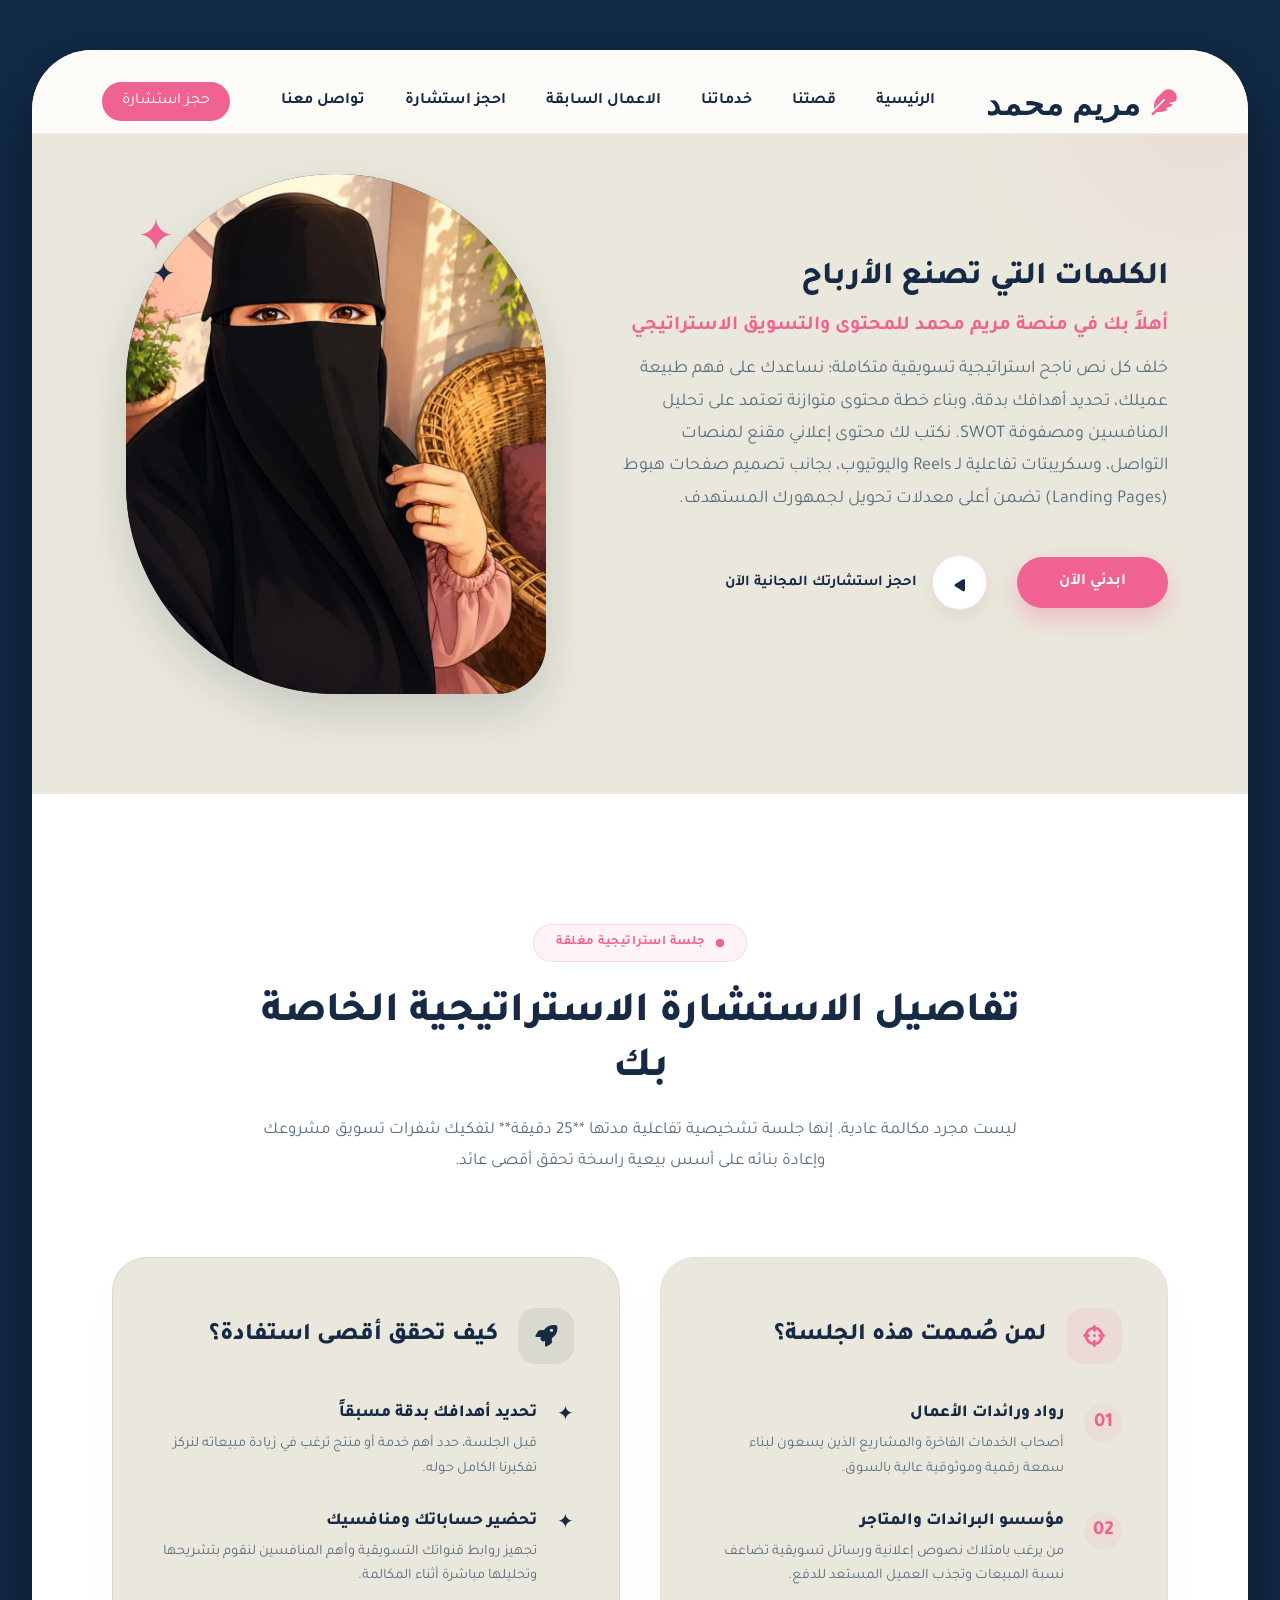
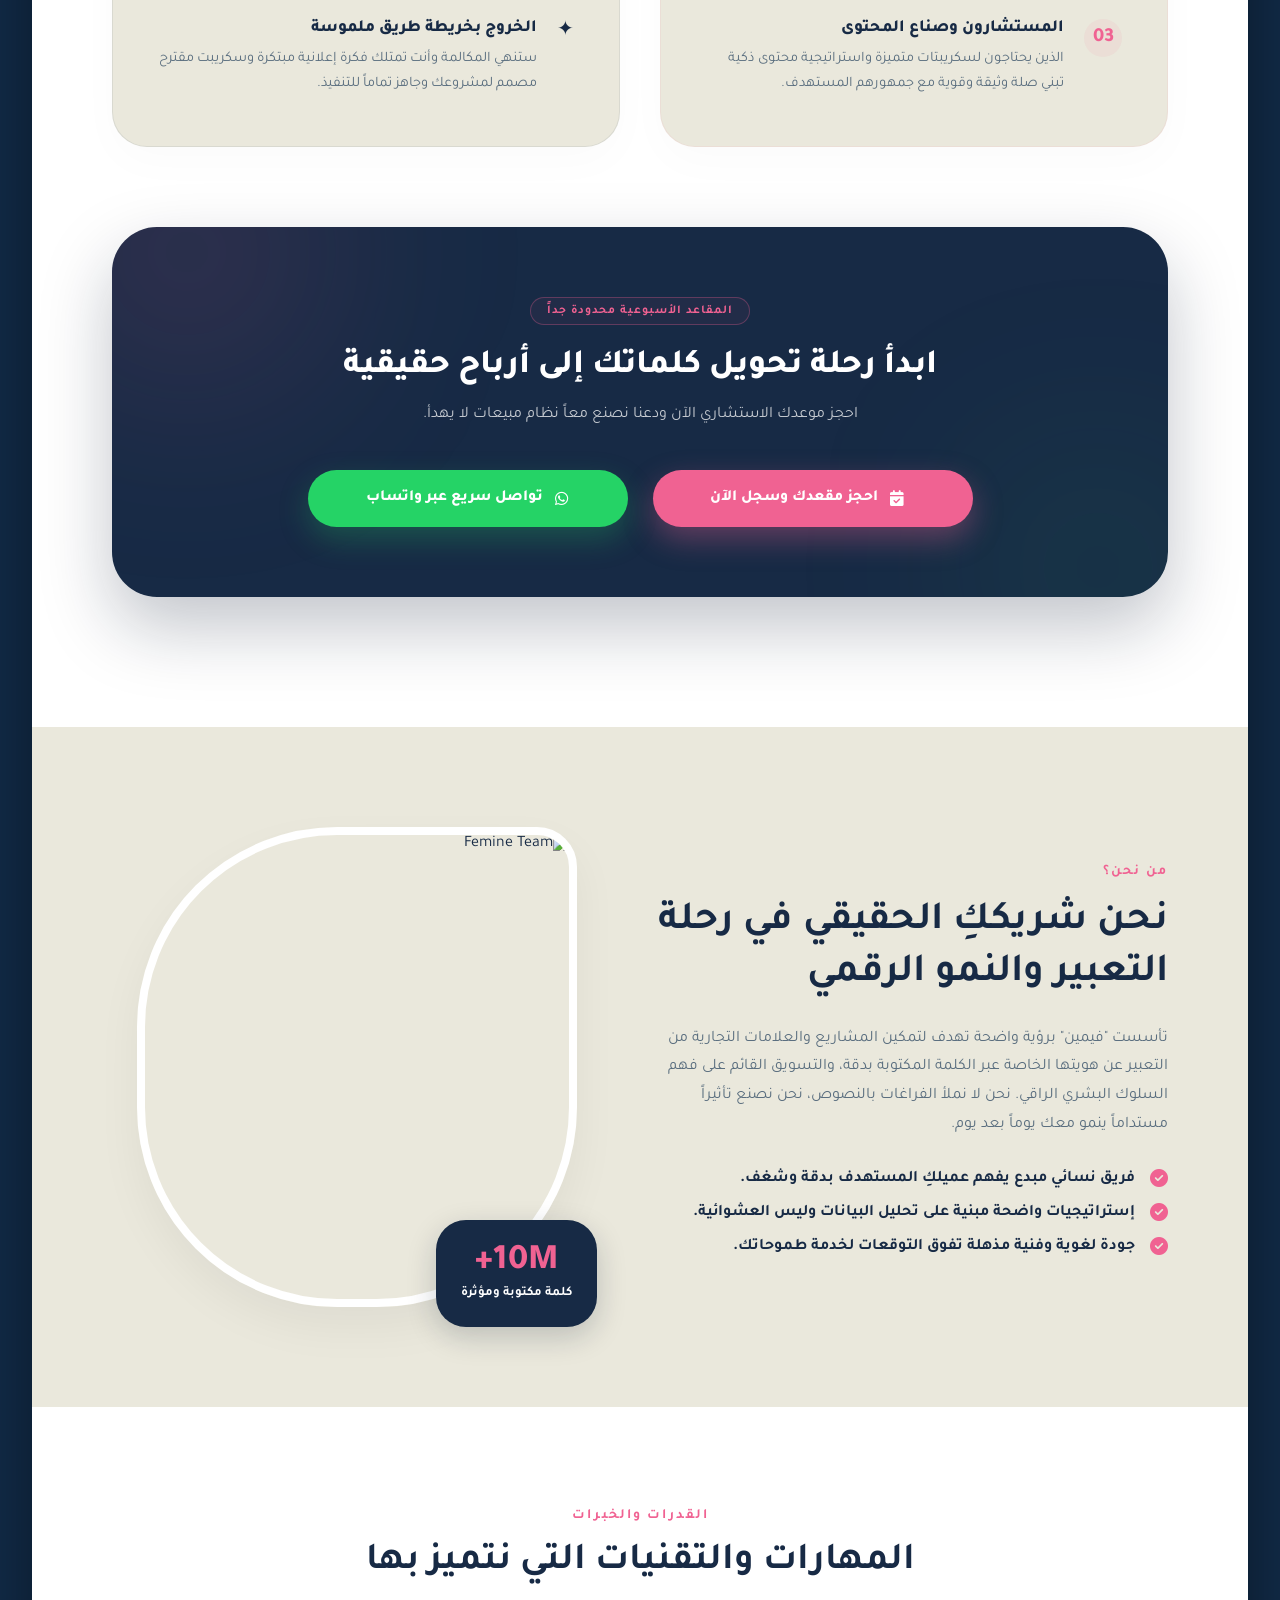
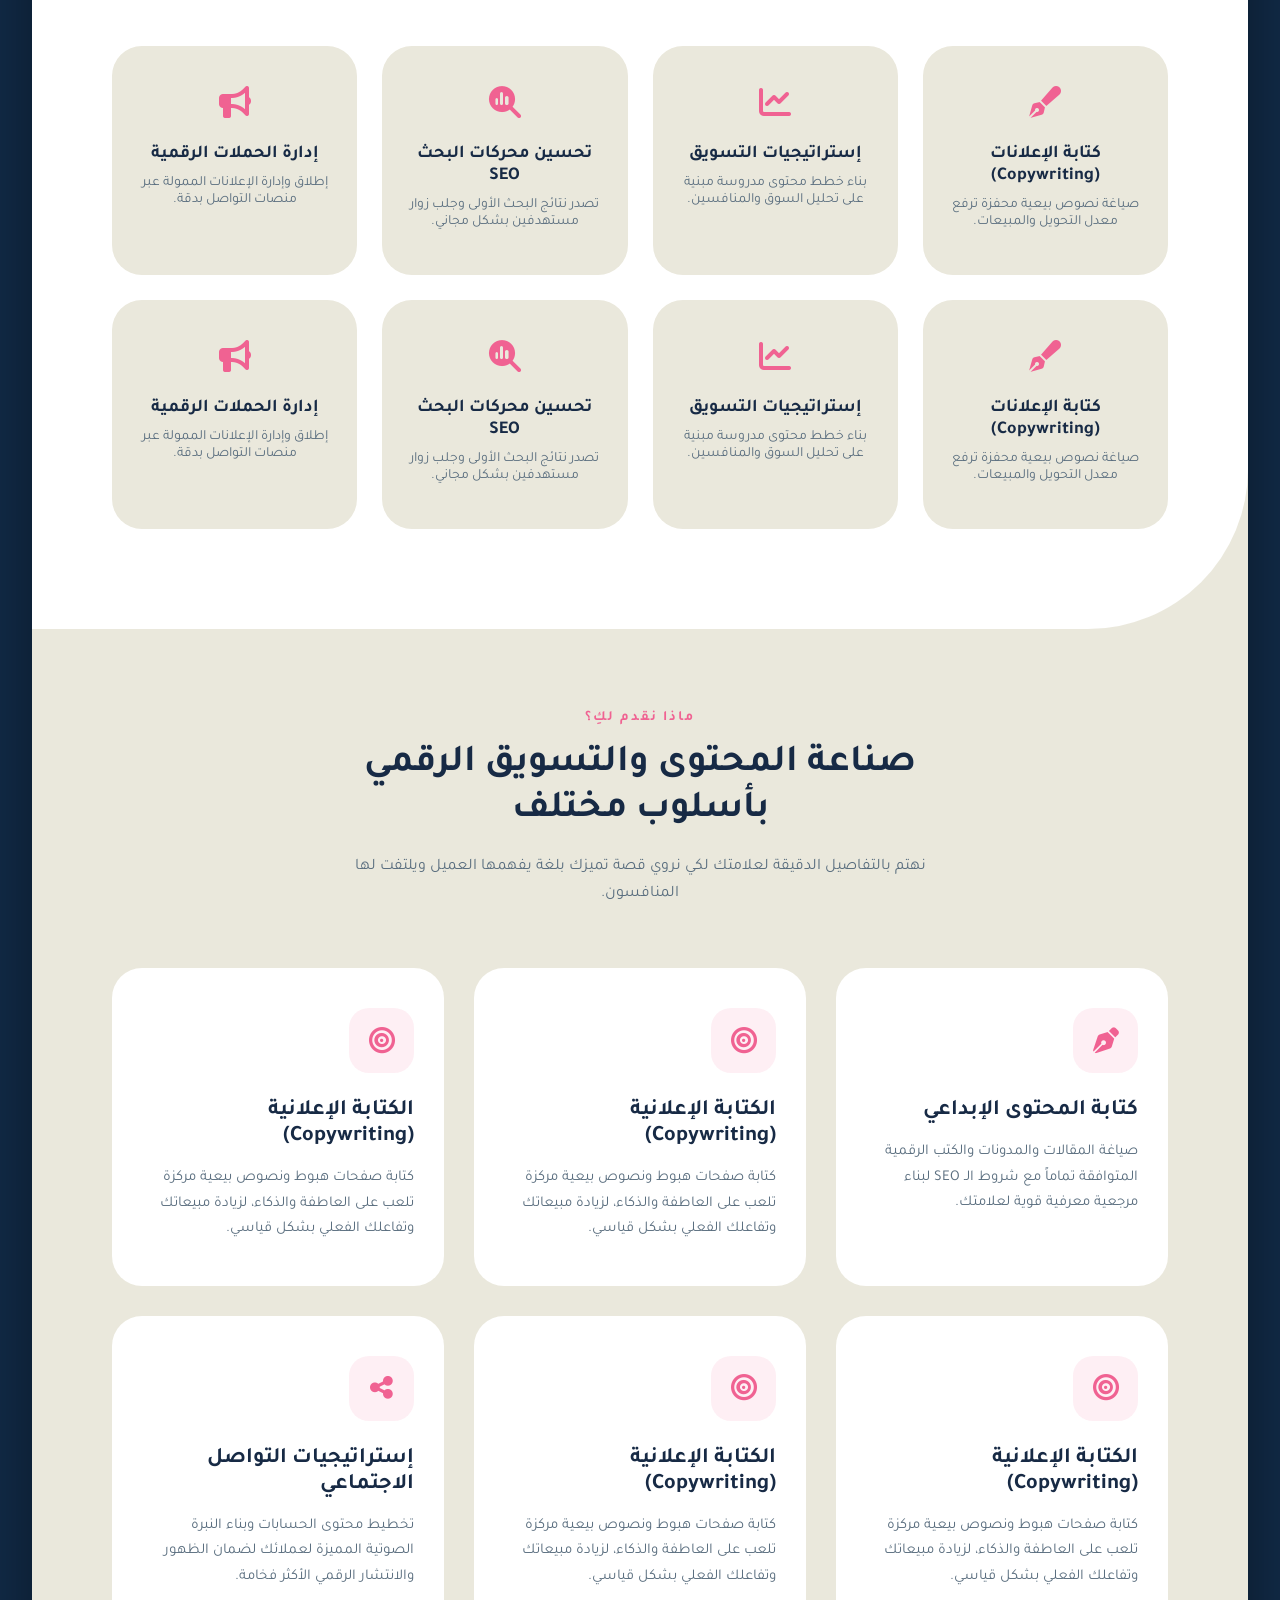
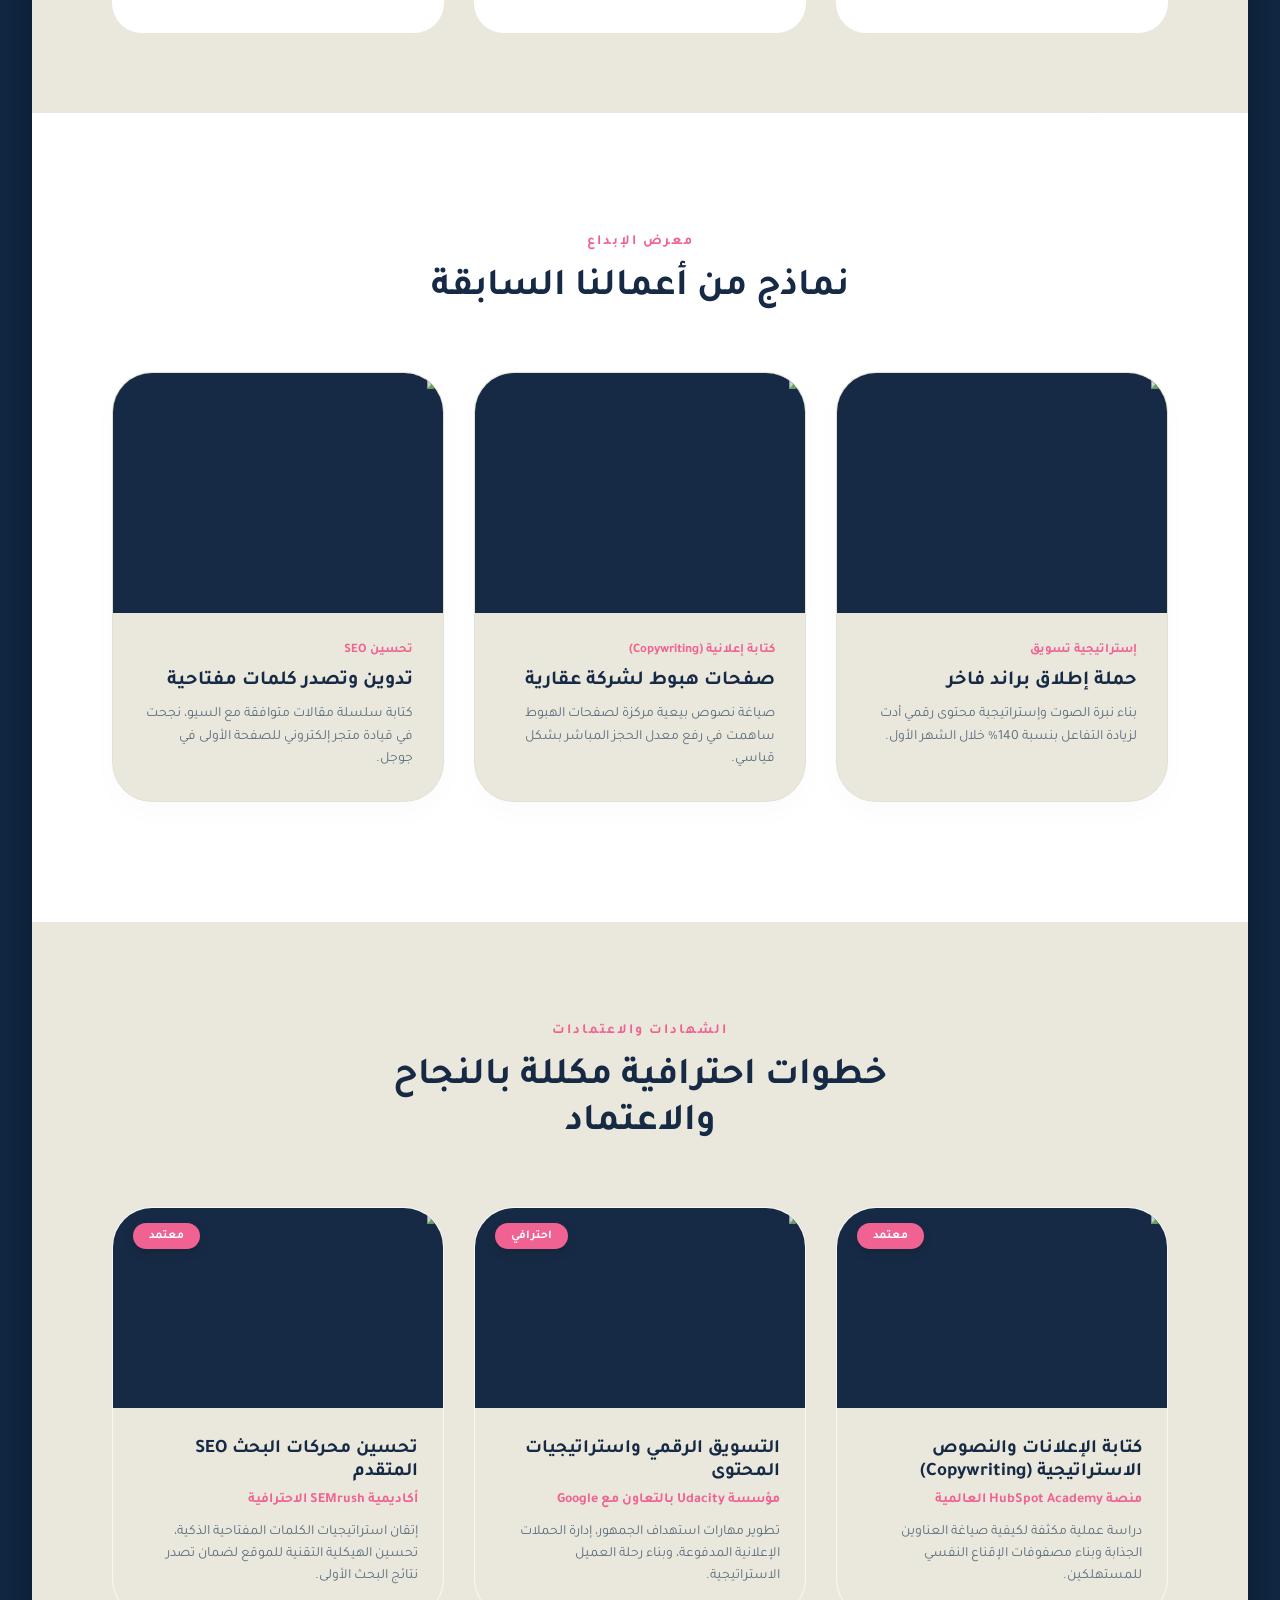
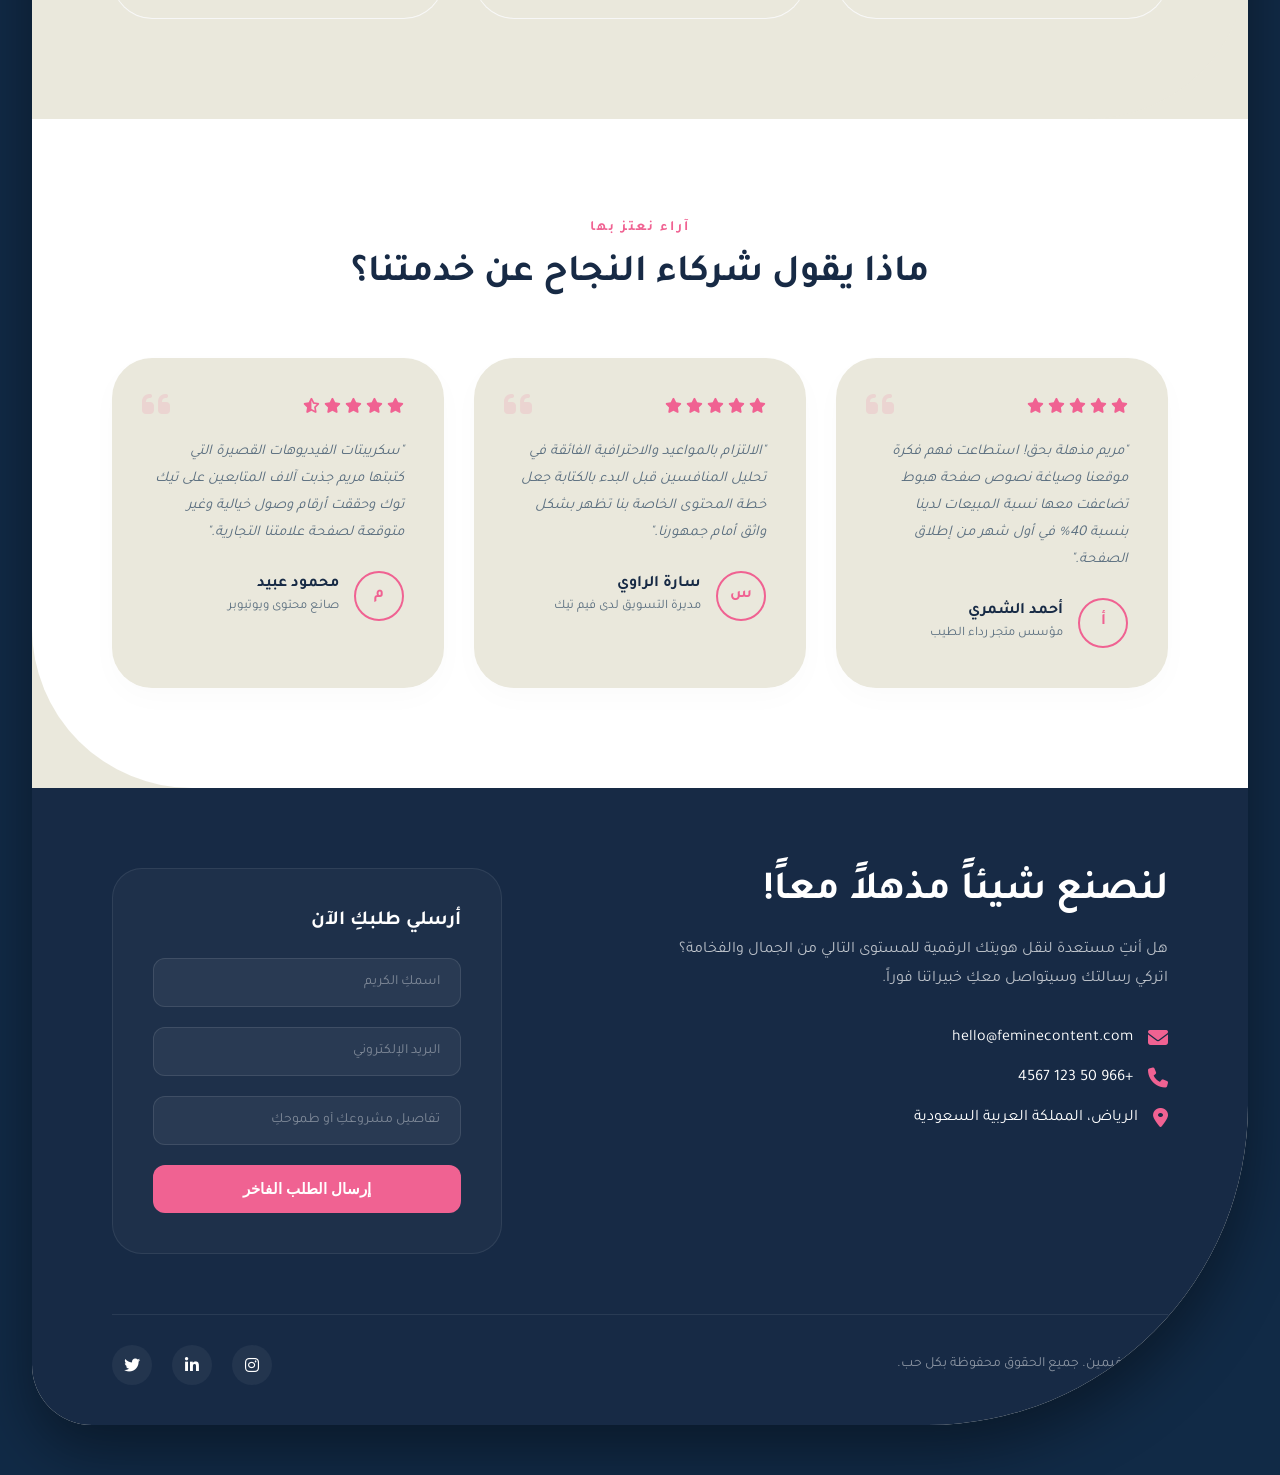
==== commit bb54b3ad: "T9" ====
--- a/index.html
+++ b/index.html
@@ -97,6 +97,127 @@
                 </div>
             </div>
         </main>
+
+          <!-- قسم تفاصيل الاستشارة الاستراتيجي الفاخر - تصميم الجيل الجديد -->
+<section class="mega-consultation-section" id="consultation">
+    <div class="luxury-consult-wrapper">
+        
+        <!-- رأس القسم الفخم -->
+        <div class="consult-header-center">
+            <span class="premium-micro-badge">
+                <span class="pulse-indicator"></span>
+                جلسة استراتيجية مغلقة
+            </span>
+            <h2 class="main-gradient-title">تفاصيل الاستشارة الاستراتيجية الخاصة بك</h2>
+            <p class="premium-lead-text">
+                ليست مجرد مكالمة عادية. إنها جلسة تشخيصية تفاعلية مدتها **25 دقيقة** لتفكيك شفرات تسويق مشروعك وإعادة بنائه على أسس بيعية راسخة تحقق أقصى عائد.
+            </p>
+        </div>
+
+        <!-- شبكة التفاعل الكبرى: تجمع بين المستهدفين والخطوات والفوائد -->
+        <div class="interactive-experience-grid">
+            
+            <!-- العمود الأول: لمن هذه الاستشارة (المستهدفين) -->
+            <div class="experience-column column-left">
+                <div class="experience-card glass-glow-card">
+                    <div class="column-header">
+                        <div class="header-icon"><i class="fa-solid fa-crosshairs"></i></div>
+                        <h3>لمن صُممت هذه الجلسة؟</h3>
+                    </div>
+                    
+                    <div class="items-list">
+                        <div class="feature-item">
+                            <div class="item-num">01</div>
+                            <div class="item-content">
+                                <h4>رواد ورائدات الأعمال</h4>
+                                <p>أصحاب الخدمات الفاخرة والمشاريع الذين يسعون لبناء سمعة رقمية وموثوقية عالية بالسوق.</p>
+                            </div>
+                        </div>
+                        <div class="feature-item">
+                            <div class="item-num">02</div>
+                            <div class="item-content">
+                                <h4>مؤسسو البراندات والمتاجر</h4>
+                                <p>من يرغب بامتلاك نصوص إعلانية ورسائل تسويقية تضاعف نسبة المبيعات وتجذب العميل المستعد للدفع.</p>
+                            </div>
+                        </div>
+                        <div class="feature-item">
+                            <div class="item-num">03</div>
+                            <div class="item-content">
+                                <h4>المستشارون وصناع المحتوى</h4>
+                                <p>الذين يحتاجون لسكريبتات متميزة واستراتيجية محتوى ذكية تبني صلة وثيقة وقوية مع جمهورهم المستهدف.</p>
+                            </div>
+                        </div>
+                    </div>
+                </div>
+            </div>
+
+            <!-- العمود الثاني: خطوات الاستفادة والتحضير (الفوائد) -->
+            <div class="experience-column column-right">
+                <div class="experience-card glass-glow-card special-accent-border">
+                    <div class="column-header">
+                        <div class="header-icon accent-icon"><i class="fa-solid fa-rocket"></i></div>
+                        <h3>كيف تحقق أقصى استفادة؟</h3>
+                    </div>
+                    
+                    <div class="items-list">
+                        <div class="benefit-item">
+                            <div class="bullet-point">✦</div>
+                            <div class="item-content">
+                                <h4>تحديد أهدافك بدقة مسبقاً</h4>
+                                <p>قبل الجلسة، حدد أهم خدمة أو منتج ترغب في زيادة مبيعاته لنركز تفكيرنا الكامل حوله.</p>
+                            </div>
+                        </div>
+                        <div class="benefit-item">
+                            <div class="bullet-point">✦</div>
+                            <div class="item-content">
+                                <h4>تحضير حساباتك ومنافسيك</h4>
+                                <p>تجهيز روابط قنواتك التسويقية وأهم المنافسين لنقوم بتشريحها وتحليلها مباشرة أثناء المكالمة.</p>
+                            </div>
+                        </div>
+                        <div class="benefit-item">
+                            <div class="bullet-point">✦</div>
+                            <div class="item-content">
+                                <h4>الخروج بخريطة طريق ملموسة</h4>
+                                <p>ستنهي المكالمة وأنت تمتلك فكرة إعلانية مبتكرة وسكريبت مقترح مصمم لمشروعك وجاهز تماماً للتنفيذ.</p>
+                            </div>
+                        </div>
+                    </div>
+                </div>
+            </div>
+
+        </div>
+
+        <!-- صندوق العمل الحاسم (Premium Call To Action Box) -->
+        <div class="premium-cta-neon-box">
+            <div class="neon-glow-circle circle-one"></div>
+            <div class="neon-glow-circle circle-two"></div>
+            
+            <div class="cta-inner-content">
+                <div class="badge-limited">المقاعد الأسبوعية محدودة جداً</div>
+                <h3 class="cta-neon-title">ابدأ رحلة تحويل كلماتك إلى أرباح حقيقية</h3>
+                <p class="cta-neon-subtitle">احجز موعدك الاستشاري الآن ودعنا نصنع معاً نظام مبيعات لا يهدأ.</p>
+                
+                <!-- أزرار الإجراء السريع المستجيبة بالكامل -->
+                <div class="dynamic-buttons-flex">
+                    <!-- زر التسجيل -->
+                    <a href="dataform.html" class="dynamic-btn btn-register-ultra">
+                        <span class="btn-ripple"></span>
+                        <i class="fa-solid fa-calendar-check"></i>
+                        <span>احجز مقعدك وسجل الآن</span>
+                    </a>
+                    
+                    <!-- زر واتساب -->
+                    <a href="https://wa.me/201234567890?text=أهلاً%20مريم،%20أود%20الاستفسار%20عن%20حجز%20الجلسة%20الاستشارية" target="_blank" class="dynamic-btn btn-whatsapp-ultra">
+                        <i class="fa-brands fa-whatsapp"></i>
+                        <span>تواصل سريع عبر واتساب</span>
+                    </a>
+                </div>
+            </div>
+        </div>
+
+    </div>
+</section>
+   
 
         <!-- قسم من نحن -->
         <section id="about" class="about-section">
@@ -129,71 +250,7 @@
             </div>
         </section>
 
-
-        <!-- قسم تفاصيل الاستشارة الاحترافي المطور -->
-<section class="consultation-details-section">
-    <div class="consultation-container">
-        
-        <!-- الجزء العلوي: المقدمة والهدف -->
-        <div class="consultation-header-box">
-            <span class="consultation-tag">جلسة استشارية استراتيجية مجانية</span>
-            <h2 class="consultation-title">هل تبحث عن كلمات تحول متصفحي حساباتك إلى عملاء دائمين؟</h2>
-            <p class="consultation-intro-text">
-                هذه الاستشارة ليست مجرد مكالمة عابرة، بل هي جلسة عمل استراتيجية مركزة مدتها 25 دقيقة، نضع فيها يدنا على فجوات المحتوى والتسويق في مشروعك ونرسم معاً خريطة طريق واضحة لصناعة قصة نجاحك الرقمية.
-            </p>
-        </div>
-
-        <!-- الجزء الأوسط: تفصيل لمن الاستشارة + الفوائد (توزيع شبكي) -->
-        <div class="consultation-grid-details">
-            
-            <!-- الصندوق الأول: لمن صُممت هذه الاستشارة؟ -->
-            <div class="consult-card target-audience-card">
-                <div class="card-icon"><i class="fa-solid fa-users-gear"></i></div>
-                <h3>لمن صُممت هذه الاستشارة؟</h3>
-                <p class="card-subtitle">تم تصميم هذه الجلسة خصيصاً لخدمة ومساعدة:</p>
-                <ul class="consult-bullets">
-                    <li><i class="fa-solid fa-circle-chevron-left"></i> <strong>رائدات ورواد الأعمال:</strong> أصحاب المشاريع الفاخرة والخدمات المتميزة.</li>
-                    <li><i class="fa-solid fa-circle-chevron-left"></i> <strong>أصحاب المتاجر الإلكترونية:</strong> الباحثين عن نصوص إعلانية ترفع المبيعات ومعدل التحويل.</li>
-                    <li><i class="fa-solid fa-circle-chevron-left"></i> <strong>صناع المحتوى والمدربين:</strong> من يرغبون ببناء هوية رقمية واثقة وسكريبتات تفاعلية.</li>
-                </ul>
-            </div>
-
-            <!-- الصندوق الثاني: كيف تحقق أقصى استفادة ممكنة منها؟ -->
-            <div class="consult-card value-added-card">
-                <div class="card-icon"><i class="fa-solid fa-gem"></i></div>
-                <h3>كيف تحقق أقصى استفادة ممكنة؟</h3>
-                <p class="card-subtitle">لكي تخرج بنتيجة حقيقية، نوصيك بتجهيز الآتي قبل جلستنا:</p>
-                <ul class="consult-bullets">
-                    <li><i class="fa-solid fa-star-of-life"></i> <strong>حدد هدفك الأهم:</strong> هل ترغب بزيادة المتابعين، أم رفع مبيعات خدمة معينة؟</li>
-                    <li><i class="fa-solid fa-star-of-life"></i> <strong>شاركني حساباتك ومنافسيك:</strong> لنقوم معاً بتشريح وتحليل السوق بشكل حي أثناء الجلسة.</li>
-                    <li><i class="fa-solid fa-star-of-life"></i> <strong>جهّز أسئلتك المباشرة:</strong> لتأخذ إجابات عملية مخصصة لمشروعك تحديداً وليس مجرد نصائح عامة.</li>
-                </ul>
-            </div>
-
-        </div>
-
-        <!-- الجزء السفلي: أزرار اتخاذ القرار السريع -->
-        <div class="consultation-actions-box">
-            <h3 class="actions-box-title">ابدأ خطوتك الاحترافية اليوم</h3>
-            <p class="actions-box-subtitle">عدد المقاعد الاستشارية محدود أسبوعياً لضمان دراسة كل مشروع بعناية فائقة.</p>
-            
-            <div class="consultation-buttons-flex">
-                <!-- زر حجز وتسجيل الاستشارة -->
-                <a href="dataform.html" class="btn-action btn-register">
-                    <i class="fa-solid fa-calendar-check"></i>
-                    <span>احجز مقعدك وسجل الآن</span>
-                </a>
-                
-                <!-- زر الواتساب -->
-                <a href="https://wa.me/201234567890?text=أهلاً%20مريم،%20أرغب%20في%20حجز%20استشارة%20مجانية%20معكِ" target="_blank" class="btn-action btn-whatsapp">
-                    <i class="fa-brands fa-whatsapp"></i>
-                    <span>استفسار سريع عبر واتساب</span>
-                </a>
-            </div>
-        </div>
-
-    </div>
-</section>
+      
 
         <!-- قسم المهارات والتقنيات (منحني الكروت) -->
         <section id="skills" class="skills-section">
--- a/style.css
+++ b/style.css
@@ -1,1680 +1,1915 @@
-  
-        /* --- المتغيرات الموحدة للألوان بدقة بالغة --- */
-        :root {
-            --navy-dark: #172A45;
-            /* كحلي ملكي عميق وغامق */
-            --navy-light: #172A45;
-            /* كحلي بدرجة أفتح للعناصر الثانوية */
-            --pink-soft: #F06292;
-            /* البينك الأنثوي الناعم والمميز للعلامة */
-            --pink-hover: #D81B60;
-            /* بينك داكن للتفاعل والحركة */
-            --white-pure: #FFFFFF;
-            --off-white: #EAE8DC;
-            /* الأوف وايت الدافئ والراقي لخلفية الحاوية الكبيرة */
-            --slate-gray: #5A6E7F;
-            /* رمادي ناعم مائل للأزرق للنصوص الجانبية */
-            --bg-outer: #112A46;
-            /* كحلي داكن جداً للخلفية الخارجية خلف الحاوية */
-
-            --font-arabic: 'Tajawal', 'Cairo', sans-serif;
-            --font-serif: 'Playfair Display', serif;
-        }
-
-        /* --- الإعدادات الأساسية والتصفير --- */
-        * {
-            margin: 0;
-            padding: 0;
-            box-sizing: border-box;
-            scroll-behavior: smooth;
-        }
-
-        body {
-            font-family: var(--font-arabic);
-            background-color: var(--bg-outer);
-            color: var(--navy-dark);
-            min-height: 100vh;
-            display: flex;
-            justify-content: center;
-            align-items: center;
-            padding: 50px 0;
-        }
-
-        html {
-            scroll-behavior: smooth;
-        }
-
-        /* الحاوية الكبرى المنحنية التي تحاكي إطار المتصفح الفاخر وتصميم الصورة */
-        .main-wrapper {
-            width: 95%;
-            max-width: 1280px;
-            background-color: var(--off-white);
-            border-radius: 60px 60px 320px 60px;
-            /* تعديل انحنائية الزاوية لتناسب الاتجاه العربي في أسفل اليسار بعد التعديل */
-            box-shadow: 0 25px 60px rgba(0, 0, 0, 0.4);
-            position: relative;
-            overflow: hidden;
-            display: flex;
-            flex-direction: column;
-        }
-
-        /* بقع ضوئية جمالية بالخلفية لمنع الملل البصري */
-        .main-wrapper::before {
-            content: '';
-            position: absolute;
-            top: -200px;
-            right: -200px;
-            width: 500px;
-            height: 500px;
-            background: radial-gradient(circle, rgba(240, 98, 146, 0.08) 0%, transparent 70%);
-            z-index: 1;
-            pointer-events: none;
-        }
-
-        /* --- شريط التنقل العلوي (تم التعديل) --- */
-        .navbar {
-            display: flex;
-            justify-content: space-between;
-            align-items: center;
-            /* زيادة الـ padding العلوي والسفلي لزيادة الارتفاع */
-            padding: 30px 70px 10px 70px;
-            position: relative;
-            z-index: 10;
-            /* إضافة لون خلفية مميز للفصل البصري */
-            background-color: #fcfbf7;
-            /* إضافة حدود سفلية خفيفة جداً لتعزيز الفصل (اختياري) */
-            border-bottom: 1px solid rgba(0, 0, 0, 0.05);
-        }
-
-        .logo {
-            font-family: var(--font-serif);
-            font-size: 32px;
-            font-weight: 700;
-            color: var(--navy-dark);
-            display: flex;
-            align-items: center;
-            gap: 10px;
-            letter-spacing: 1px;
-        }
-
-        .logo .sparkle {
-            color: var(--pink-soft);
-            font-size: 26px;
-            animation: pulse 2s infinite;
-        }
-
-        .nav-links {
-            display: flex;
-            gap: 40px;
-            list-style: none;
-        }
-
-        .nav-links a {
-            text-decoration: none;
-            color: var(--navy-dark);
-            font-size: 16px;
-            font-weight: 700;
-            transition: color 0.3s ease;
-        }
-
-        .nav-links a:hover,
-        .nav-links a.active {
-            color: var(--pink-soft);
-        }
-
-        .nav-links.active {
-            opacity: 1;
-            visibility: visible;
-        }
-
-        .search-btn {
-            font-size: 20px;
-            color: var(--navy-dark);
-            cursor: pointer;
-            transition: color 0.3s ease, transform 0.3s ease;
-        }
-
-        .search-btn:hover {
-            color: var(--pink-soft);
-            transform: scale(1.1);
-        }
-
-        /* --- الهيرو سكشن --- */
-        .hero {
-            display: grid;
-            grid-template-columns: 1.1fr 0.9fr;
-            align-items: center;
-            gap: 60px;
-            padding: 40px 80px 100px 80px;
-            position: relative;
-            z-index: 5;
-        }
-
-        .hero-content {
-            display: flex;
-            flex-direction: column;
-            justify-content: center;
-            text-align: right;
-        }
-
-        .title {
-            font-family: var(--font-arabic);
-            font-size: 56px;
-            color: var(--navy-dark);
-            line-height: 1.25;
-            font-weight: 800;
-            margin-bottom: 25px;
-        }
-
-        .subtitle {
-            color: var(--slate-gray);
-            font-size: 18px;
-            line-height: 1.8;
-            max-width: 550px;
-            margin-bottom: 40px;
-        }
-
-        .actions {
-            display: flex;
-            align-items: center;
-            gap: 30px;
-        }
-
-        .btn-pink {
-            background-color: var(--pink-soft);
-            color: var(--white-pure);
-            text-decoration: none;
-            padding: 16px 42px;
-            border-radius: 50px;
-            font-weight: 700;
-            font-size: 16px;
-            box-shadow: 0 10px 25px rgba(240, 98, 146, 0.35);
-            transition: all 0.3s cubic-bezier(0.175, 0.885, 0.32, 1.275);
-        }
-
-        .btn-pink:hover {
-            background-color: var(--navy-dark);
-            box-shadow: 0 10px 25px rgba(10, 25, 47, 0.3);
-            transform: translateY(-4px);
-        }
-
-        .video-btn-wrapper {
-            display: flex;
-            align-items: center;
-            gap: 15px;
-            cursor: pointer;
-        }
-
-        .video-btn {
-            width: 55px;
-            height: 55px;
-            border-radius: 50%;
-            background-color: var(--white-pure);
-            display: flex;
-            justify-content: center;
-            align-items: center;
-            box-shadow: 0 8px 20px rgba(0, 0, 0, 0.06);
-            border: 1px solid rgba(240, 98, 146, 0.2);
-            transition: all 0.3s ease;
-            position: relative;
-        }
-
-        .video-btn::before {
-            content: '';
-            position: absolute;
-            width: 100%;
-            height: 100%;
-            border-radius: 50%;
-            background-color: rgba(240, 98, 146, 0.15);
-            z-index: -1;
-            animation: pulse-ring 1.5s infinite;
-        }
-
-        .play-icon {
-            color: var(--navy-dark);
-            font-size: 14px;
-            transform: rotate(180deg);
-        }
-
-        .video-btn-wrapper:hover .video-btn {
-            background-color: var(--pink-soft);
-            transform: scale(1.05);
-        }
-
-        .video-btn-wrapper:hover .play-icon {
-            color: var(--white-pure);
-        }
-
-        .video-text {
-            font-size: 15px;
-            font-weight: 700;
-            color: var(--navy-dark);
-        }
-
-        /* الجانب البصري للهيرو */
-        .hero-visual {
-            position: relative;
-            display: flex;
-            justify-content: center;
-            align-items: center;
-        }
-
-        .image-frame {
-            width: 420px;
-            height: 520px;
-            background-color: var(--navy-dark);
-            border-radius: 210px 210px 50px 210px;
-            overflow: hidden;
-            position: relative;
-            box-shadow: 0 20px 45px rgba(10, 25, 47, 0.15);
-        }
-
-        .image-frame img {
-            width: 100%;
-            height: 100%;
-            object-fit: cover;
-            transition: transform 0.5s ease;
-        }
-
-        .image-frame:hover img {
-            transform: scale(1.03);
-        }
-
-        .stars-decor {
-            position: absolute;
-            top: 60px;
-            left: 15px;
-            z-index: 5;
-            display: flex;
-            flex-direction: column;
-            gap: 15px;
-        }
-
-        .star {
-            font-size: 45px;
-            display: block;
-            line-height: 0.5;
-        }
-
-        .pink-star {
-            color: var(--pink-soft);
-        }
-
-        .navy-star {
-            color: var(--navy-dark);
-            font-size: 28px;
-            margin-left: 25px;
-        }
-
-        /* --- قسم الخدمات (Services) --- */
-        .services-section {
-            padding: 80px 80px;
-            background-color: var(--white-pure);
-            border-radius: 0 0 160px 0;
-            position: relative;
-        }
-
-        .section-header {
-            text-align: center;
-            max-width: 650px;
-            margin: 0 auto 60px auto;
-        }
-
-        .section-tag {
-            color: var(--pink-soft);
-            font-weight: 700;
-            font-size: 14px;
-            text-transform: uppercase;
-            letter-spacing: 2px;
-            display: inline-block;
-            margin-bottom: 15px;
-        }
-
-        .section-title {
-            font-family: var(--font-arabic);
-            font-size: 38px;
-            color: var(--navy-dark);
-            margin-bottom: 20px;
-            font-weight: 700;
-        }
-
-        .services-grid {
-            display: grid;
-            grid-template-columns: repeat(3, 1fr);
-            gap: 30px;
-        }
-
-        .service-card {
-            background-color: var(--off-white);
-            padding: 40px 30px;
-            border-radius: 30px;
-            border-bottom: 4px solid transparent;
-            transition: all 0.3s ease;
-            cursor: pointer;
-        }
-
-        .service-card:hover {
-            background-color: var(--white-pure);
-            transform: translateY(-8px);
-            border-bottom-color: var(--pink-soft);
-            box-shadow: 0 15px 35px rgba(10, 25, 47, 0.05);
-        }
-
-        .service-icon {
-            width: 65px;
-            height: 65px;
-            border-radius: 20px;
-            background-color: rgba(240, 98, 146, 0.1);
-            color: var(--pink-soft);
-            display: flex;
-            justify-content: center;
-            align-items: center;
-            font-size: 26px;
-            margin-bottom: 25px;
-            transition: all 0.3s ease;
-        }
-
-        .service-card:hover .service-icon {
-            background-color: var(--pink-soft);
-            color: var(--white-pure);
-        }
-
-        .service-card h3 {
-            font-size: 22px;
-            color: var(--navy-dark);
-            margin-bottom: 15px;
-            font-weight: 700;
-        }
-
-        .service-card p {
-            color: var(--slate-gray);
-            font-size: 15px;
-            line-height: 1.7;
-        }
-
-        /* --- قسم من نحن --- */
-        .about-section {
-            display: grid;
-            background-color: var(--white-pure);
-
-            grid-template-columns: 1.1fr 1fr;
-            align-items: center;
-            gap: 80px;
-            padding: 100px 80px;
-        }
-
-        .about-content h2 {
-            font-family: var(--font-arabic);
-            font-size: 40px;
-            color: var(--navy-dark);
-            margin-bottom: 25px;
-            line-height: 1.3;
-            font-weight: 700;
-        }
-
-        .about-content p {
-            color: var(--slate-gray);
-            font-size: 16px;
-            line-height: 1.8;
-            margin-bottom: 30px;
-        }
-
-        .bullet-list {
-            list-style: none;
-        }
-
-        .bullet-list li {
-            font-size: 16px;
-            font-weight: 700;
-            color: var(--navy-dark);
-            margin-bottom: 15px;
-            display: flex;
-            align-items: center;
-            gap: 15px;
-        }
-
-        .bullet-list li i {
-            color: var(--pink-soft);
-            font-size: 18px;
-        }
-
-        .about-image {
-            position: relative;
-        }
-
-        .about-frame {
-            width: 100%;
-            max-width: 440px;
-            height: 480px;
-            border-radius: 200px 40px 200px 200px;
-            overflow: hidden;
-            border: 8px solid var(--white-pure);
-            box-shadow: 0 20px 45px rgba(0, 0, 0, 0.05);
-        }
-
-        .about-frame img {
-            width: 100%;
-            height: 100%;
-            object-fit: cover;
-        }
-
-        .about-badge {
-            position: absolute;
-            bottom: -20px;
-            right: -20px;
-            background-color: var(--navy-dark);
-            color: var(--white-pure);
-            padding: 25px;
-            border-radius: 30px;
-            text-align: center;
-            box-shadow: 0 10px 30px rgba(10, 25, 47, 0.2);
-        }
-
-        .about-badge .number {
-            font-size: 36px;
-            font-weight: 800;
-            color: var(--pink-soft);
-            display: block;
-            line-height: 1;
-        }
-
-        .about-badge .label {
-            font-size: 13px;
-            font-weight: 700;
-            margin-top: 5px;
-            display: block;
-        }
-
-
-        /* --- قسم المهارات والتقنيات --- */
-        .skills-section {
-            padding: 100px 80px;
-            background-color: var(--off-white);
-            border-radius: 0 0 160px 0;
-            /* انحناء جانبي فخم يربطه بالسكشن التالي */
-        }
-
-        .section-header {
-            text-align: center;
-            max-width: 650px;
-            margin: 0 auto 60px auto;
-        }
-
-        .section-tag {
-            color: var(--pink-soft);
-            font-weight: 700;
-            font-size: 14px;
-            letter-spacing: 2px;
-            display: inline-block;
-            margin-bottom: 15px;
-        }
-
-        .section-title {
-            font-size: 38px;
-            color: var(--navy-dark);
-            margin-bottom: 20px;
-            font-weight: 700;
-        }
-
-        .skills-grid {
-            display: grid;
-            grid-template-columns: repeat(4, 1fr);
-            gap: 25px;
-        }
-
-        .skill-card {
-            background-color: var(--white-pure);
-            padding: 40px 25px;
-            text-align: center;
-            border-radius: 30px;
-            /* إرجاع انحناء الكروت */
-            border-bottom: 4px solid transparent;
-            transition: all 0.3s ease;
-        }
-
-        .skill-card:hover {
-            transform: translateY(-5px);
-            background-color: var(--navy-dark);
-            color: var(--white-pure);
-            border-bottom-color: var(--pink-soft);
-        }
-
-        .skill-icon {
-            font-size: 32px;
-            color: var(--pink-soft);
-            margin-bottom: 15px;
-        }
-
-        .skill-card h3 {
-            font-size: 18px;
-            font-weight: 700;
-            margin-bottom: 10px;
-        }
-
-        .skill-card p {
-            font-size: 14px;
-            color: var(--slate-gray);
-        }
-
-        .skill-card:hover p {
-            color: rgba(255, 255, 255, 0.7);
-        }
-
-        /* --- قسم نماذج الأعمال السابقة --- */
-        .portfolio-section {
-            padding: 120px 80px;
-            background-color: var(--off-white);
-        }
-
-        .portfolio-grid {
-            display: grid;
-            grid-template-columns: repeat(3, 1fr);
-            gap: 30px;
-        }
-
-        .portfolio-item {
-            background: var(--white-pure);
-            border: 1px solid rgba(0, 0, 0, 0.03);
-            border-radius: 40px;
-            /* إرجاع انحناء كروت الأعمال */
-            overflow: hidden;
-            box-shadow: 0 10px 30px rgba(0, 0, 0, 0.02);
-            transition: all 0.3s ease;
-        }
-
-        .portfolio-item:hover {
-            transform: translateY(-8px);
-            box-shadow: 0 15px 35px rgba(10, 25, 47, 0.05);
-        }
-
-        .portfolio-img {
-            width: 100%;
-            height: 240px;
-            background-color: var(--navy-light);
-            overflow: hidden;
-        }
-
-        .portfolio-img img {
-            width: 100%;
-            height: 100%;
-            object-fit: cover;
-            transition: transform 0.3s ease;
-        }
-
-        .portfolio-info {
-            padding: 30px;
-        }
-
-        .portfolio-cat {
-            color: var(--pink-soft);
-            font-size: 13px;
-            font-weight: 700;
-            margin-bottom: 10px;
-            display: block;
-        }
-
-        .portfolio-info h3 {
-            font-size: 20px;
-            color: var(--navy-dark);
-            margin-bottom: 10px;
-        }
-
-        .portfolio-info p {
-            color: var(--slate-gray);
-            font-size: 14px;
-            line-height: 1.6;
-        }
-
-
-
-        /* --- قسم تواصلِ معنا (Footer / Contact) --- */
-        .footer-section {
-            background-color: var(--navy-dark);
-            color: var(--white-pure);
-            padding: 80px 80px 40px 80px;
-            position: relative;
-        }
-
-        .footer-grid {
-            display: grid;
-            grid-template-columns: 1.2fr 0.8fr;
-            gap: 80px;
-            margin-bottom: 60px;
-        }
-
-        .footer-contact h2 {
-            font-family: var(--font-arabic);
-            font-size: 40px;
-            margin-bottom: 20px;
-            color: var(--white-pure);
-            font-weight: 700;
-        }
-
-        .footer-contact p {
-            color: rgba(255, 255, 255, 0.7);
-            font-size: 16px;
-            line-height: 1.8;
-            margin-bottom: 35px;
-            max-width: 500px;
-        }
-
-        .contact-info-list {
-            list-style: none;
-        }
-
-        .contact-info-list li {
-            font-size: 16px;
-            margin-bottom: 20px;
-            display: flex;
-            align-items: center;
-            gap: 15px;
-        }
-
-        .contact-info-list li i {
-            color: var(--pink-soft);
-            font-size: 20px;
-        }
-
-        .footer-form {
-            background-color: rgba(255, 255, 255, 0.03);
-            border: 1px solid rgba(255, 255, 255, 0.08);
-            padding: 40px;
-            border-radius: 30px;
-        }
-
-        .footer-form h3 {
-            font-size: 20px;
-            margin-bottom: 25px;
-            color: var(--white-pure);
-        }
-
-        .form-group {
-            margin-bottom: 20px;
-        }
-
-        .form-control {
-            width: 100%;
-            background-color: rgba(255, 255, 255, 0.05);
-            border: 1px solid rgba(255, 255, 255, 0.1);
-            border-radius: 12px;
-            padding: 15px 20px;
-            color: var(--white-pure);
-            font-family: var(--font-arabic);
-            font-size: 14px;
-            outline: none;
-            transition: all 0.3s ease;
-        }
-
-        .form-control::placeholder {
-            color: rgba(255, 255, 255, 0.4);
-        }
-
-        .form-control:focus {
-            border-color: var(--pink-soft);
-            background-color: rgba(255, 255, 255, 0.08);
-        }
-
-        .btn-submit {
-            width: 100%;
-            background-color: var(--pink-soft);
-            color: var(--white-pure);
-            border: none;
-            padding: 15px 0;
-            border-radius: 12px;
-            font-weight: 700;
-            font-size: 15px;
-            cursor: pointer;
-            transition: background-color 0.3s ease;
-        }
-
-        .btn-submit:hover {
-            background-color: var(--pink-hover);
-        }
-
-        .footer-bottom {
-            border-top: 1px solid rgba(255, 255, 255, 0.08);
-            padding-top: 30px;
-            display: flex;
-            justify-content: space-between;
-            align-items: center;
-        }
-
-        .footer-bottom p {
-            color: rgba(255, 255, 255, 0.5);
-            font-size: 14px;
-        }
-
-        .social-links {
-            display: flex;
-            gap: 20px;
-        }
-
-        .social-links a {
-            width: 40px;
-            height: 40px;
-            border-radius: 50%;
-            background-color: rgba(255, 255, 255, 0.05);
-            color: var(--white-pure);
-            display: flex;
-            justify-content: center;
-            align-items: center;
-            text-decoration: none;
-            transition: all 0.3s ease;
-        }
-
-        .social-links a:hover {
-            background-color: var(--pink-soft);
-            transform: translateY(-3px);
-        }
-
-        /* --- الحركات والتأثيرات (Animations) --- */
-        @keyframes pulse {
-            0% {
-                transform: scale(1);
-            }
-
-            50% {
-                transform: scale(1.1);
-            }
-
-            100% {
-                transform: scale(1);
-            }
-        }
-
-        @keyframes pulse-ring {
-            0% {
-                transform: scale(0.95);
-                opacity: 1;
-            }
-
-            100% {
-                transform: scale(1.4);
-                opacity: 0;
-            }
-        }
-
-
-        /* إخفاء زر القائمة في الشاشات الكبيرة */
-        .menu-toggle {
-            display: none;
-
-            /* زر البرجر للموبايل */
-
-            flex-direction: column;
-            gap: 5px;
-            background: none;
-            border: none;
-            cursor: pointer;
-            padding: 5px;
-            z-index: 1001;
-        }
-
-        /* --- التجاوب مع الجوال والشاشات المتوسطة (Responsive) --- */
-        @media (max-width: 900px) {
-            body {
-                padding: 20px 0;
-            }
-
-            .navbar {
-                padding: 20px 20px;
-                flex-direction: row-reverse;
-                /* اللوجو يمين والقائمة يسار/أسفل */
-                justify-content: space-between;
-            }
-
-            /* التأكد من اختفاء القائمة في البداية وتنسيقها عند الفتح */
-            .nav-links {
-                display: none;
-                flex-direction: column;
-                position: absolute;
-                top: 100%;
-                right: 0;
-                width: 100%;
-                background-color: var(--white-pure);
-                padding: 20px;
-                box-shadow: 0 10px 20px rgba(0, 0, 0, 0.1);
-                z-index: 1000;
-            }
-
-            .nav-links.active {
-                display: flex;
-            }
-
-            /* اللوجو وزر القائمة */
-            .menu-toggle {
-                display: block;
-                font-size: 24px;
-                color: var(--navy-dark);
-                cursor: pointer;
-            }
-
-            .logo {
-                font-size: 22px;
-                /* تصغير حجم الخط قليلاً ليناسب الشاشات الصغيرة */
-            }
-
-            /* إلغاء أي تأثير للـ order الذي قد يسبب تداخلاً */
-            .logo,
-            .nav-links {
-                order: 0;
-            }
-
-            .hero {
-                grid-template-columns: 1fr;
-                gap: 50px;
-                padding: 20px 20px 60px 20px;
-                text-align: center;
-            }
-
-            .hero-content {
-                align-items: center;
-                text-align: center;
-                order: 1;
-            }
-          
-            .hero-visual {
-                order: 2;
-            }
-
-            .title {
-                font-size: 38px;
-            }
-
-            .subtitle {
-                margin: 0 auto 30px auto;
-                font-size: 16px;
-            }
-
-            .actions {
-                justify-content: center;
-                flex-direction: column;
-                gap: 20px;
-            }
-
-            .image-frame {
-                width: 100%;
-                max-width: 320px;
-                height: 400px;
-                border-radius: 120px 120px 40px 120px;
-            }
-
-            .services-section,
-            .skills-section,
-            .portfolio-section {
-                padding: 60px 20px;
-            }
-
-            .skills-section {
-                border-radius: 0 0 80px 0;
-            }
-
-            .services-grid {
-                grid-template-columns: 1fr;
-                gap: 25px;
-            }
-
-            .section-title {
-                font-size: 38px;
-            }
-
-            .about-section {
-                grid-template-columns: 1fr;
-                gap: 50px;
-                padding: 60px 20px;
-                text-align: center;
-            }
-
-            .about-frame {
-                margin: 0 auto;
-                width: 100%;
-                max-width: 320px;
-                height: 350px;
-                border-radius: 120px 40px 120px 120px;
-            }
-
-            .bullet-list li {
-                justify-content: center;
-                font-size: 15px;
-            }
-
-            .about-badge {
-                right: 50%;
-                transform: translateX(50%);
-                bottom: -30px;
-                padding: 15px 20px;
-            }
-
-            .about-badge .number {
-                font-size: 28px;
-            }
-
-            .footer-section {
-                padding: 60px 20px 30px 20px;
-            }
-
-            .footer-grid {
-                grid-template-columns: 1fr;
-                gap: 40px;
-            }
-
-            .footer-contact h2 {
-                font-size: 30px;
-            }
-
-            .footer-form {
-                padding: 25px 20px;
-            }
-
-            .footer-bottom {
-                flex-direction: column;
-                gap: 20px;
-                text-align: center;
-            }
-
-            .main-wrapper {
-                border-radius: 30px 30px 120px 30px;
-            }
-
-
-            /* تحويل الشبكات لعنصر واحد في السطر */
-            .services-grid,
-            .skills-grid,
-            .portfolio-grid {
-                grid-template-columns: 1fr;
-                gap: 25px;
-            }
-
-
-
-        }
-
-        @media (max-width: 900px) {
-            .title {
-                font-size: 38px;
-            }
-
-            .navbar {
-                padding: 20px 15px;
-            }
-
-            .nav-links {
-                gap: 15px;
-            }
-
-            .nav-links a {
-                font-size: 14px;
-            }
-
-            .navbar {
-                display: flex;
-                justify-content: space-between;
-                /* هذا الكود يباعد بين اللوجو والقائمة */
-                align-items: center;
-                /* لمحاذاة العناصر في المنتصف عمودياً */
-                padding: 20px 50px;
-            }
-
-            /* إذا أردتِ التحكم في اللوجو تحديداً */
-            .logo {
-                order: 1;
-                /* اللوجو سيكون أول عنصر في جهة اليمين */
-                font-size: 30px;
-                font-weight: bold;
-            }
-
-            .nav-links {
-                order: 2;
-                /* القائمة ستكون في جهة اليسار */
-            }
-
-
-            .nav-links li {
-                margin: 25px 0;
-            }
-
-        }
-
-        /* تنسيق الزر العام */
-        .btn-consultation {
-            display: flex;
-            align-items: center;
-            gap: 8px;
-            /* مسافة بين النص والأيقونة */
-            background-color: #F06292;
-            /* لون الزر */
-            color: white;
-            padding: 10px 20px;
-            border-radius: 30px;
-            text-decoration: none;
-            transition: 0.3s;
-        }
-
-        /* إخفاء الأيقونة في الشاشات الكبيرة */
-        .btn-consultation .icon {
-            display: none;
-        }
-
-        /* التحويل عند تصغير الشاشة (للتابلت والموبايل) */
-        @media (max-width: 992px) {
-
-            .btn-consultation .text {
-                display: none;
-                /* إخفاء النص */
-            }
-
-            .btn-consultation .icon {
-                display: block;
-                /* إظهار الأيقونة */
-            }
-
-            .btn-consultation {
-                padding: 10px;
-                /* تصغير المساحة لتصبح دائرة */
-                border-radius: 50%;
-            }
-        }
-
-          /* --- قسم الشهادات الفاخر (محدث بإمكانية إضافة صورة الشهادة) --- */
-        .certificates-section {
-            padding: 100px 80px;
-            background-color: var(--white-pure);
-            border-radius: 0 0 160px 0;
-        }
-
-        .certificates-grid {
-            display: grid;
-            grid-template-columns: repeat(3, 1fr);
-            gap: 30px;
-        }
-
-        .certificate-card {
-            background-color: var(--off-white);
-            border-radius: 40px;
-            position: relative;
-            border: 1px solid rgba(0, 0, 0, 0.03);
-            transition: all 0.3s ease;
-            display: flex;
-            flex-direction: column;
-            overflow: hidden; /* لحماية انحناء الحواف مع الصورة */
-        }
-
-        .certificate-card:hover {
-            transform: translateY(-8px);
-            box-shadow: 0 15px 35px rgba(10, 25, 47, 0.06);
-            background-color: var(--white-pure);
-            border-color: rgba(240, 98, 146, 0.2);
-        }
-
-        /* حاوية صورة الشهادة لتظهر متناسقة */
-        .certificate-img-container {
-            width: 100%;
-            height: 200px;
-            background-color: var(--navy-dark);
-            overflow: hidden;
-            position: relative;
-        }
-
-        .certificate-img-container img {
-            width: 100%;
-            height: 100%;
-            object-fit: cover;
-            transition: transform 0.5s ease;
-        }
-
-        .certificate-card:hover .certificate-img-container img {
-            transform: scale(1.05);
-        }
-
-        /* محتوى تفاصيل الشهادة تحت الصورة */
-        .certificate-content {
-            padding: 30px 25px;
-            display: flex;
-            flex-direction: column;
-            justify-content: space-between;
-            flex-grow: 1;
-        }
-
-        .certificate-badge {
-            position: absolute;
-            top: 15px;
-            left: 20px;
-            background-color: var(--pink-soft);
-            color: var(--white-pure);
-            padding: 6px 16px;
-            border-radius: 20px;
-            font-size: 12px;
-            font-weight: 700;
-            z-index: 2;
-            box-shadow: 0 4px 10px rgba(0, 0, 0, 0.15);
-        }
-
-        .certificate-card h3 {
-            font-size: 19px;
-            color: var(--navy-dark);
-            margin-bottom: 8px;
-            font-weight: 700;
-        }
-
-        .certificate-source {
-            font-size: 14px;
-            color: var(--pink-soft);
-            font-weight: 700;
-            margin-bottom: 12px;
-        }
-
-        .certificate-desc {
-            color: var(--slate-gray);
-            font-size: 14px;
-            line-height: 1.6;
-        }
-
-        /* --- قسم آراء العملاء / الفيدباكس الفاخر --- */
-        .testimonials-section {
-            padding: 100px 80px;
-            background-color: var(--off-white);
-            border-radius: 0 0 0 160px;
-        }
-
-        .testimonials-grid {
-            display: grid;
-            grid-template-columns: repeat(3, 1fr);
-            gap: 30px;
-        }
-
-        .testimonial-card {
-            background-color: var(--white-pure);
-            padding: 40px;
-            border-radius: 40px;
-            box-shadow: 0 10px 30px rgba(0, 0, 0, 0.02);
-            transition: all 0.3s ease;
-            position: relative;
-        }
-
-        .testimonial-card:hover {
-            transform: translateY(-5px);
-            box-shadow: 0 15px 40px rgba(10, 25, 47, 0.05);
-        }
-
-        .quote-icon {
-            position: absolute;
-            top: 30px;
-            left: 30px;
-            font-size: 32px;
-            color: rgba(240, 98, 146, 0.15);
-        }
-
-        .rating-stars {
-            color: var(--pink-soft);
-            font-size: 15px;
-            margin-bottom: 20px;
-        }
-
-        .testimonial-text {
-            font-size: 15px;
-            line-height: 1.8;
-            color: var(--slate-gray);
-            margin-bottom: 25px;
-            font-style: italic;
-        }
-
-        .client-profile {
-            display: flex;
-            align-items: center;
-            gap: 15px;
-        }
-
-        .client-avatar {
-            width: 50px;
-            height: 50px;
-            border-radius: 50%;
-            background-color: var(--off-white);
-            display: flex;
-            justify-content: center;
-            align-items: center;
-            font-weight: 700;
-            color: var(--pink-soft);
-            border: 2px solid var(--pink-soft);
-        }
-
-        .client-info h4 {
-            font-size: 16px;
-            font-weight: 700;
-            color: var(--navy-dark);
-            margin-bottom: 3px;
-        }
-
-        .client-info span {
-            font-size: 13px;
-            color: var(--slate-gray);
-        }
-
-
-        /* --- تنسيق قسم تفاصيل الاستشارة المطور الفاخر --- */
-.consultation-details-section {
-    padding: 100px 80px;
-    background-color: var(--white-pure);
-    position: relative;
-    z-index: 5;
-}
-
-.consultation-container {
-    background-color: var(--off-white);
-    padding: 60px;
-    border-radius: 50px;
-    box-shadow: 0 20px 50px rgba(10, 25, 47, 0.04);
-    border: 1px solid rgba(240, 98, 146, 0.15);
-    display: flex;
-    flex-direction: column;
-    gap: 40px;
-}
-
-/* مقدمة القسم */
-.consultation-header-box {
-    text-align: center;
-    max-width: 800px;
-    margin: 0 auto;
-}
-
-.consultation-tag {
-    color: var(--pink-soft);
-    font-weight: 700;
-    font-size: 14px;
-    display: inline-block;
-    margin-bottom: 15px;
-    letter-spacing: 1px;
-}
-
-.consultation-title {
-    font-size: 34px;
-    color: var(--navy-dark);
-    font-weight: 800;
-    margin-bottom: 20px;
-    line-height: 1.4;
-}
-
-.consultation-intro-text {
-    color: var(--slate-gray);
-    font-size: 16px;
-    line-height: 1.8;
-}
-
-/* شبكة بطاقات التفاصيل */
-.consultation-grid-details {
-    display: grid;
-    grid-template-columns: 1fr 1fr;
-    gap: 30px;
-    margin-top: 10px;
-}
-
-/* تصميم الكارت الموحد */
-.consult-card {
-    background-color: var(--white-pure);
-    padding: 40px;
-    border-radius: 30px;
-    box-shadow: 0 10px 30px rgba(0, 0, 0, 0.02);
-    border-bottom: 4px solid transparent;
-    transition: all 0.3s ease;
-}
-
-.consult-card:hover {
-    transform: translateY(-5px);
-    box-shadow: 0 15px 40px rgba(10, 25, 47, 0.05);
-    border-bottom-color: var(--pink-soft);
-}
-
-.card-icon {
-    width: 60px;
-    height: 60px;
-    border-radius: 18px;
-    background-color: rgba(240, 98, 146, 0.1);
-    color: var(--pink-soft);
-    display: flex;
-    justify-content: center;
-    align-items: center;
-    font-size: 24px;
-    margin-bottom: 20px;
-}
-
-.consult-card h3 {
-    font-size: 22px;
-    color: var(--navy-dark);
-    font-weight: 700;
-    margin-bottom: 10px;
-}
-
-.card-subtitle {
-    font-size: 14px;
-    color: var(--slate-gray);
-    margin-bottom: 20px;
-    font-weight: 600;
-}
-
-/* القوائم داخل الكروت */
-.consult-bullets {
-    list-style: none;
-}
-
-.consult-bullets li {
-    font-size: 15px;
-    color: var(--navy-dark);
-    margin-bottom: 15px;
-    line-height: 1.6;
-    display: flex;
-    align-items: flex-start;
-    gap: 12px;
-}
-
-.consult-bullets li i {
-    color: var(--pink-soft);
-    font-size: 16px;
-    margin-top: 3px;
-}
-
-/* صندوق الأزرار السفلي */
-.consultation-actions-box {
-    text-align: center;
-    border-top: 1px solid rgba(0, 0, 0, 0.05);
-    padding-top: 40px;
-    margin-top: 10px;
-}
-
-.actions-box-title {
-    font-size: 24px;
-    color: var(--navy-dark);
-    font-weight: 700;
-    margin-bottom: 10px;
-}
-
-.actions-box-subtitle {
-    font-size: 15px;
-    color: var(--slate-gray);
-    margin-bottom: 30px;
-}
-
-/* تجميع الأزرار بشكل مرن للتجاوب */
-.consultation-buttons-flex {
-    display: flex;
-    justify-content: center;
-    align-items: center;
-    gap: 20px;
-    max-width: 650px;
-    margin: 0 auto;
-}
-
-/* تصميم الأزرار الموحد */
-.btn-action {
-    flex: 1;
-    display: flex;
-    align-items: center;
-    justify-content: center;
-    gap: 12px;
-    padding: 18px 30px;
-    border-radius: 50px; /* شكل بيضاوي فاخر يطابق تصميم الموقع */
-    font-size: 15px;
-    font-weight: 700;
-    text-decoration: none;
-    transition: all 0.3s cubic-bezier(0.175, 0.885, 0.32, 1.275);
-}
-
-.btn-register {
-    background-color: var(--pink-soft);
-    color: var(--white-pure);
-    box-shadow: 0 10px 25px rgba(240, 98, 146, 0.25);
-}
-
-.btn-register:hover {
-    background-color: var(--navy-dark);
-    box-shadow: 0 10px 25px rgba(23, 42, 69, 0.2);
-    transform: translateY(-4px);
-}
-
-.btn-whatsapp {
-    background-color: #25D366;
-    color: var(--white-pure);
-    box-shadow: 0 10px 25px rgba(37, 211, 102, 0.2);
-}
-
-.btn-whatsapp:hover {
-    background-color: #128C7E;
-    box-shadow: 0 10px 25px rgba(18, 140, 126, 0.2);
-    transform: translateY(-4px);
-}
-        /* ---------------------------------------------------- */
-        /* --- التجاوب الكامل مع الجوال والشاشات المختلفة (Responsive) --- */
-        /* ---------------------------------------------------- */
-        @media (max-width: 992px) {
-            body {
-                padding: 20px 0;
-            }
-
-            .main-wrapper {
-                border-radius: 30px 30px 120px 30px;
-            }
-
-            .btn-consultation {
-        display: none;
-    }
-
-            .btn-consultation .icon {
-                display: block;
-            }
-
-            .btn-consultation {
-                padding: 10px;
-                border-radius: 50%;
-            }
-
-            /* شريط التنقل العلوي */
-            .navbar {
-                padding: 20px 45px;
-                flex-direction: row ;
-                justify-content: space-between;
-                align-items: center;
-            }
-
-            .nav-links {
-                display: none;
-                flex-direction: column;
-                position: absolute;
-                top: 100%;
-                right: 0;
-                width: 100%;
-                background-color: var(--white-pure);
-                padding: 20px;
-                box-shadow: 0 10px 20px rgba(0, 0, 0, 0.1);
-                z-index: 1000;
-            }
-
-            .nav-links.active {
-                display: flex;
-            }
-
-            .menu-toggle {
-                display: block;
-                font-size: 24px;
-                color: var(--navy-dark);
-                cursor: pointer;
-                order: 1;
-            }
-
-            .logo {
-                font-size: 24px;
-                order: 2;
-            }
-
-            .logo,
-            .nav-links {
-                order: 0;
-            }
-
-            /* قسم الهيرو الاستهلالي */
-            .hero {
-                grid-template-columns: 1fr;
-                gap: 50px;
-                padding: 20px 20px 60px 20px;
-                text-align: center;
-            }
-
-            .hero-content {
-                align-items: center;
-                text-align: center;
-                order: 1;
-            }
-
-            .hero-visual {
-                order: 2;
-            }
-
-            .title {
-                font-size: 38px;
-            }
-
-            .subtitle {
-                margin: 0 auto 30px auto;
-                font-size: 16px;
-            }
-
-            .actions {
-                justify-content: center;
-                flex-direction: column;
-                gap: 20px;
-            }
-
-            .image-frame {
-                width: 100%;
-                max-width: 320px;
-                height: 400px;
-                border-radius: 120px 120px 40px 120px;
-            }
-
-            /* الأقسام العامة والتوزيع الشبكي */
-            .services-section,
-            .skills-section,
-            .certificates-section,
-            .testimonials-section,
-            .portfolio-section {
-                padding: 60px 20px;
-            }
-
-            .services-grid,
-            .skills-grid,
-            .certificates-grid,
-            .testimonials-grid,
-            .portfolio-grid {
-                grid-template-columns: 1fr;
-                gap: 25px;
-            }
-
-            /* تعديلات إضافية مخصصة للشهادات وتجاوب الصور بالهواتف */
-            .certificate-img-container {
-                height: 180px; /* لتقليل الطول الرأسي بالهاتف ليكون متناسقاً */
-            }
-
-            .certificate-content {
-                padding: 25px 20px;
-            }
-
-            .certificates-section,
-            .skills-section {
-                border-radius: 0 0 80px 0;
-            }
-
-            .testimonials-section {
-                border-radius: 0 0 0 80px;
-            }
-
-            .section-title {
-                font-size: 32px;
-            }
-
-            /* قسم من نحن */
-            .about-section {
-                grid-template-columns: 1fr;
-                gap: 50px;
-                padding: 60px 20px;
-                text-align: center;
-            }
-
-            .about-frame {
-                margin: 0 auto;
-                width: 100%;
-                max-width: 320px;
-                height: 350px;
-                border-radius: 120px 40px 120px 120px;
-            }
-
-            .bullet-list li {
-                justify-content: center;
-                font-size: 15px;
-            }
-
-            .about-badge {
-                right: 50%;
-                transform: translateX(50%);
-                bottom: -30px;
-                padding: 15px 20px;
-            }
-
-            .about-badge .number {
-                font-size: 28px;
-            }
-
-            /* تذييل الصفحة وقسم اتصل بنا */
-            .footer-section {
-                padding: 60px 20px 30px 20px;
-            }
-
-            .footer-grid {
-                grid-template-columns: 1fr;
-                gap: 40px;
-            }
-
-            .footer-contact h2 {
-                font-size: 30px;
-            }
-
-            .footer-form {
-                padding: 25px 20px;
-            }
-
-            .footer-bottom {
-                flex-direction: column;
-                gap: 20px;
-                text-align: center;
-            }
-            /* تجاوب قسم الاستشارة المطور على الهواتف */
-.consultation-details-section {
-    padding: 60px 20px;
-}
-
-.consultation-container {
-    padding: 35px 25px;
-    border-radius: 35px;
-    gap: 30px;
-}
-
-.consultation-title {
-    font-size: 26px;
-}
-
-.consultation-grid-details {
-    grid-template-columns: 1fr; /* جعل الكروت تحت بعضها بصورة مريحة */
-    gap: 20px;
-}
-
-.consult-card {
-    padding: 30px 20px;
-}
-
-.consultation-buttons-flex {
-    flex-direction: column; /* جعل الأزرار رأسية بدلاً من أفقية لتسهيل الضغط */
-    gap: 15px;
-}
-
-.btn-action {
-    width: 100%; /* العرض الكامل للزر في الموبايل */
-}
-        }
-  
-  +  /* --- المتغيرات الموحدة للألوان بدقة بالغة --- */
+  :root {
+      --navy-dark: #172A45;
+      /* كحلي ملكي عميق وغامق */
+      --navy-light: #172A45;
+      /* كحلي بدرجة أفتح للعناصر الثانوية */
+      --pink-soft: #F06292;
+      /* البينك الأنثوي الناعم والمميز للعلامة */
+      --pink-hover: #D81B60;
+      /* بينك داكن للتفاعل والحركة */
+      --white-pure: #FFFFFF;
+      --off-white: #EAE8DC;
+      /* الأوف وايت الدافئ والراقي لخلفية الحاوية الكبيرة */
+      --slate-gray: #5A6E7F;
+      /* رمادي ناعم مائل للأزرق للنصوص الجانبية */
+      --bg-outer: #112A46;
+      /* كحلي داكن جداً للخلفية الخارجية خلف الحاوية */
+
+      --font-arabic: 'Tajawal', 'Cairo', sans-serif;
+      --font-serif: 'Playfair Display', serif;
+  }
+
+  /* --- الإعدادات الأساسية والتصفير --- */
+  * {
+      margin: 0;
+      padding: 0;
+      box-sizing: border-box;
+      scroll-behavior: smooth;
+  }
+
+  body {
+      font-family: var(--font-arabic);
+      background-color: var(--bg-outer);
+      color: var(--navy-dark);
+      min-height: 100vh;
+      display: flex;
+      justify-content: center;
+      align-items: center;
+      padding: 50px 0;
+  }
+
+  html {
+      scroll-behavior: smooth;
+  }
+
+  /* الحاوية الكبرى المنحنية التي تحاكي إطار المتصفح الفاخر وتصميم الصورة */
+  .main-wrapper {
+      width: 95%;
+      max-width: 1280px;
+      background-color: var(--off-white);
+      border-radius: 60px 60px 320px 60px;
+      /* تعديل انحنائية الزاوية لتناسب الاتجاه العربي في أسفل اليسار بعد التعديل */
+      box-shadow: 0 25px 60px rgba(0, 0, 0, 0.4);
+      position: relative;
+      overflow: hidden;
+      display: flex;
+      flex-direction: column;
+  }
+
+  /* بقع ضوئية جمالية بالخلفية لمنع الملل البصري */
+  .main-wrapper::before {
+      content: '';
+      position: absolute;
+      top: -200px;
+      right: -200px;
+      width: 500px;
+      height: 500px;
+      background: radial-gradient(circle, rgba(240, 98, 146, 0.08) 0%, transparent 70%);
+      z-index: 1;
+      pointer-events: none;
+  }
+
+  /* --- شريط التنقل العلوي (تم التعديل) --- */
+  .navbar {
+      display: flex;
+      justify-content: space-between;
+      align-items: center;
+      /* زيادة الـ padding العلوي والسفلي لزيادة الارتفاع */
+      padding: 30px 70px 10px 70px;
+      position: relative;
+      z-index: 10;
+      /* إضافة لون خلفية مميز للفصل البصري */
+      background-color: #fcfbf7;
+      /* إضافة حدود سفلية خفيفة جداً لتعزيز الفصل (اختياري) */
+      border-bottom: 1px solid rgba(0, 0, 0, 0.05);
+  }
+
+  .logo {
+      font-family: var(--font-serif);
+      font-size: 32px;
+      font-weight: 700;
+      color: var(--navy-dark);
+      display: flex;
+      align-items: center;
+      gap: 10px;
+      letter-spacing: 1px;
+  }
+
+  .logo .sparkle {
+      color: var(--pink-soft);
+      font-size: 26px;
+      animation: pulse 2s infinite;
+  }
+
+  .nav-links {
+      display: flex;
+      gap: 40px;
+      list-style: none;
+  }
+
+  .nav-links a {
+      text-decoration: none;
+      color: var(--navy-dark);
+      font-size: 16px;
+      font-weight: 700;
+      transition: color 0.3s ease;
+  }
+
+  .nav-links a:hover,
+  .nav-links a.active {
+      color: var(--pink-soft);
+  }
+
+  .nav-links.active {
+      opacity: 1;
+      visibility: visible;
+  }
+
+  .search-btn {
+      font-size: 20px;
+      color: var(--navy-dark);
+      cursor: pointer;
+      transition: color 0.3s ease, transform 0.3s ease;
+  }
+
+  .search-btn:hover {
+      color: var(--pink-soft);
+      transform: scale(1.1);
+  }
+
+  /* --- الهيرو سكشن --- */
+  .hero {
+      display: grid;
+      grid-template-columns: 1.1fr 0.9fr;
+      align-items: center;
+      gap: 60px;
+      padding: 40px 80px 100px 80px;
+      position: relative;
+      z-index: 5;
+  }
+
+  .hero-content {
+      display: flex;
+      flex-direction: column;
+      justify-content: center;
+      text-align: right;
+  }
+
+  .title {
+      font-family: var(--font-arabic);
+      font-size: 56px;
+      color: var(--navy-dark);
+      line-height: 1.25;
+      font-weight: 800;
+      margin-bottom: 25px;
+  }
+
+  .subtitle {
+      color: var(--slate-gray);
+      font-size: 18px;
+      line-height: 1.8;
+      max-width: 550px;
+      margin-bottom: 40px;
+  }
+
+  .actions {
+      display: flex;
+      align-items: center;
+      gap: 30px;
+  }
+
+  .btn-pink {
+      background-color: var(--pink-soft);
+      color: var(--white-pure);
+      text-decoration: none;
+      padding: 16px 42px;
+      border-radius: 50px;
+      font-weight: 700;
+      font-size: 16px;
+      box-shadow: 0 10px 25px rgba(240, 98, 146, 0.35);
+      transition: all 0.3s cubic-bezier(0.175, 0.885, 0.32, 1.275);
+  }
+
+  .btn-pink:hover {
+      background-color: var(--navy-dark);
+      box-shadow: 0 10px 25px rgba(10, 25, 47, 0.3);
+      transform: translateY(-4px);
+  }
+
+  .video-btn-wrapper {
+      display: flex;
+      align-items: center;
+      gap: 15px;
+      cursor: pointer;
+  }
+
+  .video-btn {
+      width: 55px;
+      height: 55px;
+      border-radius: 50%;
+      background-color: var(--white-pure);
+      display: flex;
+      justify-content: center;
+      align-items: center;
+      box-shadow: 0 8px 20px rgba(0, 0, 0, 0.06);
+      border: 1px solid rgba(240, 98, 146, 0.2);
+      transition: all 0.3s ease;
+      position: relative;
+  }
+
+  .video-btn::before {
+      content: '';
+      position: absolute;
+      width: 100%;
+      height: 100%;
+      border-radius: 50%;
+      background-color: rgba(240, 98, 146, 0.15);
+      z-index: -1;
+      animation: pulse-ring 1.5s infinite;
+  }
+
+  .play-icon {
+      color: var(--navy-dark);
+      font-size: 14px;
+      transform: rotate(180deg);
+  }
+
+  .video-btn-wrapper:hover .video-btn {
+      background-color: var(--pink-soft);
+      transform: scale(1.05);
+  }
+
+  .video-btn-wrapper:hover .play-icon {
+      color: var(--white-pure);
+  }
+
+  .video-text {
+      font-size: 15px;
+      font-weight: 700;
+      color: var(--navy-dark);
+  }
+
+  /* الجانب البصري للهيرو */
+  .hero-visual {
+      position: relative;
+      display: flex;
+      justify-content: center;
+      align-items: center;
+  }
+
+  .image-frame {
+      width: 420px;
+      height: 520px;
+      background-color: var(--navy-dark);
+      border-radius: 210px 210px 50px 210px;
+      overflow: hidden;
+      position: relative;
+      box-shadow: 0 20px 45px rgba(10, 25, 47, 0.15);
+  }
+
+  .image-frame img {
+      width: 100%;
+      height: 100%;
+      object-fit: cover;
+      transition: transform 0.5s ease;
+  }
+
+  .image-frame:hover img {
+      transform: scale(1.03);
+  }
+
+  .stars-decor {
+      position: absolute;
+      top: 60px;
+      left: 15px;
+      z-index: 5;
+      display: flex;
+      flex-direction: column;
+      gap: 15px;
+  }
+
+  .star {
+      font-size: 45px;
+      display: block;
+      line-height: 0.5;
+  }
+
+  .pink-star {
+      color: var(--pink-soft);
+  }
+
+  .navy-star {
+      color: var(--navy-dark);
+      font-size: 28px;
+      margin-left: 25px;
+  }
+
+  /* --- قسم الخدمات (Services) --- */
+  .services-section {
+      padding: 80px 80px;
+      background-color: var(--off-white);
+      border-radius: 0 0 160px 0;
+      position: relative;
+  }
+
+  .section-header {
+      text-align: center;
+      max-width: 650px;
+      margin: 0 auto 60px auto;
+  }
+
+  .section-tag {
+      color: var(--pink-soft);
+      font-weight: 700;
+      font-size: 14px;
+      text-transform: uppercase;
+      letter-spacing: 2px;
+      display: inline-block;
+      margin-bottom: 15px;
+  }
+
+  .section-title {
+      font-family: var(--font-arabic);
+      font-size: 38px;
+      color: var(--navy-dark);
+      margin-bottom: 20px;
+      font-weight: 700;
+  }
+
+  .services-grid {
+      display: grid;
+      grid-template-columns: repeat(3, 1fr);
+      gap: 30px;
+  }
+
+  .service-card {
+      background-color: var(--white-pure);
+      padding: 40px 30px;
+      border-radius: 30px;
+      border-bottom: 4px solid transparent;
+      transition: all 0.3s ease;
+      cursor: pointer;
+  }
+
+  .service-card:hover {
+      background-color: var(--white-pure);
+      transform: translateY(-8px);
+      border-bottom-color: var(--pink-soft);
+      box-shadow: 0 15px 35px rgba(10, 25, 47, 0.05);
+  }
+
+  .service-icon {
+      width: 65px;
+      height: 65px;
+      border-radius: 20px;
+      background-color: rgba(240, 98, 146, 0.1);
+      color: var(--pink-soft);
+      display: flex;
+      justify-content: center;
+      align-items: center;
+      font-size: 26px;
+      margin-bottom: 25px;
+      transition: all 0.3s ease;
+  }
+
+  .service-card:hover .service-icon {
+      background-color: var(--pink-soft);
+      color: var(--white-pure);
+  }
+
+  .service-card h3 {
+      font-size: 22px;
+      color: var(--navy-dark);
+      margin-bottom: 15px;
+      font-weight: 700;
+  }
+
+  .service-card p {
+      color: var(--slate-gray);
+      font-size: 15px;
+      line-height: 1.7;
+  }
+
+  /* --- قسم من نحن --- */
+  .about-section {
+      display: grid;
+      background-color: var(--off-white);
+
+      grid-template-columns: 1.1fr 1fr;
+      align-items: center;
+      gap: 80px;
+      padding: 100px 80px;
+  }
+
+  .about-content h2 {
+      font-family: var(--font-arabic);
+      font-size: 40px;
+      color: var(--navy-dark);
+      margin-bottom: 25px;
+      line-height: 1.3;
+      font-weight: 700;
+  }
+
+  .about-content p {
+      color: var(--slate-gray);
+      font-size: 16px;
+      line-height: 1.8;
+      margin-bottom: 30px;
+  }
+
+  .bullet-list {
+      list-style: none;
+  }
+
+  .bullet-list li {
+      font-size: 16px;
+      font-weight: 700;
+      color: var(--navy-dark);
+      margin-bottom: 15px;
+      display: flex;
+      align-items: center;
+      gap: 15px;
+  }
+
+  .bullet-list li i {
+      color: var(--pink-soft);
+      font-size: 18px;
+  }
+
+  .about-image {
+      position: relative;
+  }
+
+  .about-frame {
+      width: 100%;
+      max-width: 440px;
+      height: 480px;
+      border-radius: 200px 40px 200px 200px;
+      overflow: hidden;
+      border: 8px solid var(--white-pure);
+      box-shadow: 0 20px 45px rgba(0, 0, 0, 0.05);
+  }
+
+  .about-frame img {
+      width: 100%;
+      height: 100%;
+      object-fit: cover;
+  }
+
+  .about-badge {
+      position: absolute;
+      bottom: -20px;
+      right: -20px;
+      background-color: var(--navy-dark);
+      color: var(--white-pure);
+      padding: 25px;
+      border-radius: 30px;
+      text-align: center;
+      box-shadow: 0 10px 30px rgba(10, 25, 47, 0.2);
+  }
+
+  .about-badge .number {
+      font-size: 36px;
+      font-weight: 800;
+      color: var(--pink-soft);
+      display: block;
+      line-height: 1;
+  }
+
+  .about-badge .label {
+      font-size: 13px;
+      font-weight: 700;
+      margin-top: 5px;
+      display: block;
+  }
+
+
+  /* --- قسم المهارات والتقنيات --- */
+  .skills-section {
+      padding: 100px 80px;
+      background-color: var(--white-pure);
+
+      border-radius: 0 0 160px 0;
+      /* انحناء جانبي فخم يربطه بالسكشن التالي */
+  }
+
+  .section-header {
+      text-align: center;
+      max-width: 650px;
+      margin: 0 auto 60px auto;
+  }
+
+  .section-tag {
+      color: var(--pink-soft);
+      font-weight: 700;
+      font-size: 14px;
+      letter-spacing: 2px;
+      display: inline-block;
+      margin-bottom: 15px;
+  }
+
+  .section-title {
+      font-size: 38px;
+      color: var(--navy-dark);
+      margin-bottom: 20px;
+      font-weight: 700;
+  }
+
+  .skills-grid {
+      display: grid;
+      grid-template-columns: repeat(4, 1fr);
+      gap: 25px;
+  }
+
+  .skill-card {
+      background-color: var(--off-white);
+
+      padding: 40px 25px;
+      text-align: center;
+      border-radius: 30px;
+      /* إرجاع انحناء الكروت */
+      border-bottom: 4px solid transparent;
+      transition: all 0.3s ease;
+  }
+
+  .skill-card:hover {
+      transform: translateY(-5px);
+      background-color: var(--navy-dark);
+      color: var(--white-pure);
+      border-bottom-color: var(--pink-soft);
+  }
+
+  .skill-icon {
+      font-size: 32px;
+      color: var(--pink-soft);
+      margin-bottom: 15px;
+  }
+
+  .skill-card h3 {
+      font-size: 18px;
+      font-weight: 700;
+      margin-bottom: 10px;
+  }
+
+  .skill-card p {
+      font-size: 14px;
+      color: var(--slate-gray);
+  }
+
+  .skill-card:hover p {
+      color: rgba(255, 255, 255, 0.7);
+  }
+
+  /* --- قسم نماذج الأعمال السابقة --- */
+  .portfolio-section {
+      padding: 120px 80px;
+      background-color: var(--white-pure);
+  }
+
+  .portfolio-grid {
+      display: grid;
+      grid-template-columns: repeat(3, 1fr);
+      gap: 30px;
+  }
+
+  .portfolio-item {
+      background: var(--off-white);
+      border: 1px solid rgba(0, 0, 0, 0.03);
+      border-radius: 40px;
+      /* إرجاع انحناء كروت الأعمال */
+      overflow: hidden;
+      box-shadow: 0 10px 30px rgba(0, 0, 0, 0.02);
+      transition: all 0.3s ease;
+  }
+
+  .portfolio-item:hover {
+      transform: translateY(-8px);
+      box-shadow: 0 15px 35px rgba(10, 25, 47, 0.05);
+  }
+
+  .portfolio-img {
+      width: 100%;
+      height: 240px;
+      background-color: var(--navy-light);
+      overflow: hidden;
+  }
+
+  .portfolio-img img {
+      width: 100%;
+      height: 100%;
+      object-fit: cover;
+      transition: transform 0.3s ease;
+  }
+
+  .portfolio-info {
+      padding: 30px;
+  }
+
+  .portfolio-cat {
+      color: var(--pink-soft);
+      font-size: 13px;
+      font-weight: 700;
+      margin-bottom: 10px;
+      display: block;
+  }
+
+  .portfolio-info h3 {
+      font-size: 20px;
+      color: var(--navy-dark);
+      margin-bottom: 10px;
+  }
+
+  .portfolio-info p {
+      color: var(--slate-gray);
+      font-size: 14px;
+      line-height: 1.6;
+  }
+
+
+
+  /* --- قسم تواصلِ معنا (Footer / Contact) --- */
+  .footer-section {
+      background-color: var(--navy-dark);
+      color: var(--white-pure);
+      padding: 80px 80px 40px 80px;
+      position: relative;
+  }
+
+  .footer-grid {
+      display: grid;
+      grid-template-columns: 1.2fr 0.8fr;
+      gap: 80px;
+      margin-bottom: 60px;
+  }
+
+  .footer-contact h2 {
+      font-family: var(--font-arabic);
+      font-size: 40px;
+      margin-bottom: 20px;
+      color: var(--white-pure);
+      font-weight: 700;
+  }
+
+  .footer-contact p {
+      color: rgba(255, 255, 255, 0.7);
+      font-size: 16px;
+      line-height: 1.8;
+      margin-bottom: 35px;
+      max-width: 500px;
+  }
+
+  .contact-info-list {
+      list-style: none;
+  }
+
+  .contact-info-list li {
+      font-size: 16px;
+      margin-bottom: 20px;
+      display: flex;
+      align-items: center;
+      gap: 15px;
+  }
+
+  .contact-info-list li i {
+      color: var(--pink-soft);
+      font-size: 20px;
+  }
+
+  .footer-form {
+      background-color: rgba(255, 255, 255, 0.03);
+      border: 1px solid rgba(255, 255, 255, 0.08);
+      padding: 40px;
+      border-radius: 30px;
+  }
+
+  .footer-form h3 {
+      font-size: 20px;
+      margin-bottom: 25px;
+      color: var(--white-pure);
+  }
+
+  .form-group {
+      margin-bottom: 20px;
+  }
+
+  .form-control {
+      width: 100%;
+      background-color: rgba(255, 255, 255, 0.05);
+      border: 1px solid rgba(255, 255, 255, 0.1);
+      border-radius: 12px;
+      padding: 15px 20px;
+      color: var(--white-pure);
+      font-family: var(--font-arabic);
+      font-size: 14px;
+      outline: none;
+      transition: all 0.3s ease;
+  }
+
+  .form-control::placeholder {
+      color: rgba(255, 255, 255, 0.4);
+  }
+
+  .form-control:focus {
+      border-color: var(--pink-soft);
+      background-color: rgba(255, 255, 255, 0.08);
+  }
+
+  .btn-submit {
+      width: 100%;
+      background-color: var(--pink-soft);
+      color: var(--white-pure);
+      border: none;
+      padding: 15px 0;
+      border-radius: 12px;
+      font-weight: 700;
+      font-size: 15px;
+      cursor: pointer;
+      transition: background-color 0.3s ease;
+  }
+
+  .btn-submit:hover {
+      background-color: var(--pink-hover);
+  }
+
+  .footer-bottom {
+      border-top: 1px solid rgba(255, 255, 255, 0.08);
+      padding-top: 30px;
+      display: flex;
+      justify-content: space-between;
+      align-items: center;
+  }
+
+  .footer-bottom p {
+      color: rgba(255, 255, 255, 0.5);
+      font-size: 14px;
+  }
+
+  .social-links {
+      display: flex;
+      gap: 20px;
+  }
+
+  .social-links a {
+      width: 40px;
+      height: 40px;
+      border-radius: 50%;
+      background-color: rgba(255, 255, 255, 0.05);
+      color: var(--white-pure);
+      display: flex;
+      justify-content: center;
+      align-items: center;
+      text-decoration: none;
+      transition: all 0.3s ease;
+  }
+
+  .social-links a:hover {
+      background-color: var(--pink-soft);
+      transform: translateY(-3px);
+  }
+
+  /* --- الحركات والتأثيرات (Animations) --- */
+  @keyframes pulse {
+      0% {
+          transform: scale(1);
+      }
+
+      50% {
+          transform: scale(1.1);
+      }
+
+      100% {
+          transform: scale(1);
+      }
+  }
+
+  @keyframes pulse-ring {
+      0% {
+          transform: scale(0.95);
+          opacity: 1;
+      }
+
+      100% {
+          transform: scale(1.4);
+          opacity: 0;
+      }
+  }
+
+
+  /* إخفاء زر القائمة في الشاشات الكبيرة */
+  .menu-toggle {
+      display: none;
+
+      /* زر البرجر للموبايل */
+
+      flex-direction: column;
+      gap: 5px;
+      background: none;
+      border: none;
+      cursor: pointer;
+      padding: 5px;
+      z-index: 1001;
+  }
+
+  /* --- التجاوب مع الجوال والشاشات المتوسطة (Responsive) --- */
+  @media (max-width: 900px) {
+      body {
+          padding: 20px 0;
+      }
+
+      .navbar {
+          padding: 20px 20px;
+          flex-direction: row-reverse;
+          /* اللوجو يمين والقائمة يسار/أسفل */
+          justify-content: space-between;
+      }
+
+      /* التأكد من اختفاء القائمة في البداية وتنسيقها عند الفتح */
+      .nav-links {
+          display: none;
+          flex-direction: column;
+          position: absolute;
+          top: 100%;
+          right: 0;
+          width: 100%;
+          background-color: var(--white-pure);
+          padding: 20px;
+          box-shadow: 0 10px 20px rgba(0, 0, 0, 0.1);
+          z-index: 1000;
+      }
+
+      .nav-links.active {
+          display: flex;
+      }
+
+      /* اللوجو وزر القائمة */
+      .menu-toggle {
+          display: block;
+          font-size: 24px;
+          color: var(--navy-dark);
+          cursor: pointer;
+      }
+
+      .logo {
+          font-size: 22px;
+          /* تصغير حجم الخط قليلاً ليناسب الشاشات الصغيرة */
+      }
+
+      /* إلغاء أي تأثير للـ order الذي قد يسبب تداخلاً */
+      .logo,
+      .nav-links {
+          order: 0;
+      }
+
+      .hero {
+          grid-template-columns: 1fr;
+          gap: 50px;
+          padding: 20px 20px 60px 20px;
+          text-align: center;
+      }
+
+      .hero-content {
+          align-items: center;
+          text-align: center;
+          order: 1;
+      }
+
+      .hero-visual {
+          order: 2;
+      }
+
+      .title {
+          font-size: 38px;
+      }
+
+      .subtitle {
+          margin: 0 auto 30px auto;
+          font-size: 16px;
+      }
+
+      .actions {
+          justify-content: center;
+          flex-direction: column;
+          gap: 20px;
+      }
+
+      .image-frame {
+          width: 100%;
+          max-width: 320px;
+          height: 400px;
+          border-radius: 120px 120px 40px 120px;
+      }
+
+      .services-section,
+      .skills-section,
+      .portfolio-section {
+          padding: 60px 20px;
+      }
+
+      .skills-section {
+          border-radius: 0 0 80px 0;
+      }
+
+      .services-grid {
+          grid-template-columns: 1fr;
+          gap: 25px;
+      }
+
+      .section-title {
+          font-size: 38px;
+      }
+
+      .about-section {
+          grid-template-columns: 1fr;
+          gap: 50px;
+          padding: 60px 20px;
+          text-align: center;
+      }
+
+      .about-frame {
+          margin: 0 auto;
+          width: 100%;
+          max-width: 320px;
+          height: 350px;
+          border-radius: 120px 40px 120px 120px;
+      }
+
+      .bullet-list li {
+          justify-content: center;
+          font-size: 15px;
+      }
+
+      .about-badge {
+          right: 50%;
+          transform: translateX(50%);
+          bottom: -30px;
+          padding: 15px 20px;
+      }
+
+      .about-badge .number {
+          font-size: 28px;
+      }
+
+      .footer-section {
+          padding: 60px 20px 30px 20px;
+      }
+
+      .footer-grid {
+          grid-template-columns: 1fr;
+          gap: 40px;
+      }
+
+      .footer-contact h2 {
+          font-size: 30px;
+      }
+
+      .footer-form {
+          padding: 25px 20px;
+      }
+
+      .footer-bottom {
+          flex-direction: column;
+          gap: 20px;
+          text-align: center;
+      }
+
+      .main-wrapper {
+          border-radius: 30px 30px 120px 30px;
+      }
+
+
+      /* تحويل الشبكات لعنصر واحد في السطر */
+      .services-grid,
+      .skills-grid,
+      .portfolio-grid {
+          grid-template-columns: 1fr;
+          gap: 25px;
+      }
+
+
+
+  }
+
+  @media (max-width: 900px) {
+      .title {
+          font-size: 38px;
+      }
+
+      .navbar {
+          padding: 20px 15px;
+      }
+
+      .nav-links {
+          gap: 15px;
+      }
+
+      .nav-links a {
+          font-size: 14px;
+      }
+
+      .navbar {
+          display: flex;
+          justify-content: space-between;
+          /* هذا الكود يباعد بين اللوجو والقائمة */
+          align-items: center;
+          /* لمحاذاة العناصر في المنتصف عمودياً */
+          padding: 20px 50px;
+      }
+
+      /* إذا أردتِ التحكم في اللوجو تحديداً */
+      .logo {
+          order: 1;
+          /* اللوجو سيكون أول عنصر في جهة اليمين */
+          font-size: 30px;
+          font-weight: bold;
+      }
+
+      .nav-links {
+          order: 2;
+          /* القائمة ستكون في جهة اليسار */
+      }
+
+
+      .nav-links li {
+          margin: 25px 0;
+      }
+
+  }
+
+  /* تنسيق الزر العام */
+  .btn-consultation {
+      display: flex;
+      align-items: center;
+      gap: 8px;
+      /* مسافة بين النص والأيقونة */
+      background-color: #F06292;
+      /* لون الزر */
+      color: white;
+      padding: 10px 20px;
+      border-radius: 30px;
+      text-decoration: none;
+      transition: 0.3s;
+  }
+
+  /* إخفاء الأيقونة في الشاشات الكبيرة */
+  .btn-consultation .icon {
+      display: none;
+  }
+
+  /* التحويل عند تصغير الشاشة (للتابلت والموبايل) */
+  @media (max-width: 992px) {
+
+      .btn-consultation .text {
+          display: none;
+          /* إخفاء النص */
+      }
+
+      .btn-consultation .icon {
+          display: block;
+          /* إظهار الأيقونة */
+      }
+
+      .btn-consultation {
+          padding: 10px;
+          /* تصغير المساحة لتصبح دائرة */
+          border-radius: 50%;
+      }
+  }
+
+  /* --- قسم الشهادات الفاخر (محدث بإمكانية إضافة صورة الشهادة) --- */
+  .certificates-section {
+      padding: 100px 80px;
+      background-color: var(--off-white);
+      border-radius: 0 0 160px 0;
+  }
+
+  .certificates-grid {
+      display: grid;
+      grid-template-columns: repeat(3, 1fr);
+      gap: 30px;
+  }
+
+  .certificate-card {
+      background-color: var(--white-pure);
+      border-radius: 40px;
+      position: relative;
+      border: 1px solid rgba(0, 0, 0, 0.03);
+      transition: all 0.3s ease;
+      display: flex;
+      flex-direction: column;
+      overflow: hidden;
+      /* لحماية انحناء الحواف مع الصورة */
+  }
+
+  .certificate-card:hover {
+      transform: translateY(-8px);
+      box-shadow: 0 15px 35px rgba(10, 25, 47, 0.06);
+      background-color: var(--white-pure);
+      border-color: rgba(240, 98, 146, 0.2);
+  }
+
+  /* حاوية صورة الشهادة لتظهر متناسقة */
+  .certificate-img-container {
+      width: 100%;
+      height: 200px;
+      background-color: var(--navy-dark);
+      overflow: hidden;
+      position: relative;
+  }
+
+  .certificate-img-container img {
+      width: 100%;
+      height: 100%;
+      object-fit: cover;
+      transition: transform 0.5s ease;
+  }
+
+  .certificate-card:hover .certificate-img-container img {
+      transform: scale(1.05);
+  }
+
+  /* محتوى تفاصيل الشهادة تحت الصورة */
+  .certificate-content {
+      padding: 30px 25px;
+      display: flex;
+      flex-direction: column;
+      justify-content: space-between;
+      flex-grow: 1;
+          background-color: var(--off-white);
+
+  }
+
+  .certificate-badge {
+      position: absolute;
+      top: 15px;
+      left: 20px;
+      background-color: var(--pink-soft);
+      color: var(--white-pure);
+      padding: 6px 16px;
+      border-radius: 20px;
+      font-size: 12px;
+      font-weight: 700;
+      z-index: 2;
+      box-shadow: 0 4px 10px rgba(0, 0, 0, 0.15);
+  }
+
+  .certificate-card h3 {
+      font-size: 19px;
+      color: var(--navy-dark);
+      margin-bottom: 8px;
+      font-weight: 700;
+  }
+
+  .certificate-source {
+      font-size: 14px;
+      color: var(--pink-soft);
+      font-weight: 700;
+      margin-bottom: 12px;
+  }
+
+  .certificate-desc {
+      color: var(--slate-gray);
+      font-size: 14px;
+      line-height: 1.6;
+  }
+
+  /* --- قسم آراء العملاء / الفيدباكس الفاخر --- */
+  .testimonials-section {
+      padding: 100px 80px;
+      background-color: var(--white-pure);
+      border-radius: 0 0 0 160px;
+  }
+
+  .testimonials-grid {
+      display: grid;
+      grid-template-columns: repeat(3, 1fr);
+      gap: 30px;
+  }
+
+  .testimonial-card {
+      background-color: var(--off-white);
+      padding: 40px;
+      border-radius: 40px;
+      box-shadow: 0 10px 30px rgba(0, 0, 0, 0.02);
+      transition: all 0.3s ease;
+      position: relative;
+  }
+
+  .testimonial-card:hover {
+      transform: translateY(-5px);
+      box-shadow: 0 15px 40px rgba(10, 25, 47, 0.05);
+  }
+
+  .quote-icon {
+      position: absolute;
+      top: 30px;
+      left: 30px;
+      font-size: 32px;
+      color: rgba(240, 98, 146, 0.15);
+  }
+
+  .rating-stars {
+      color: var(--pink-soft);
+      font-size: 15px;
+      margin-bottom: 20px;
+  }
+
+  .testimonial-text {
+      font-size: 15px;
+      line-height: 1.8;
+      color: var(--slate-gray);
+      margin-bottom: 25px;
+      font-style: italic;
+  }
+
+  .client-profile {
+      display: flex;
+      align-items: center;
+      gap: 15px;
+  }
+
+  .client-avatar {
+      width: 50px;
+      height: 50px;
+      border-radius: 50%;
+      background-color: var(--off-white);
+      display: flex;
+      justify-content: center;
+      align-items: center;
+      font-weight: 700;
+      color: var(--pink-soft);
+      border: 2px solid var(--pink-soft);
+  }
+
+  .client-info h4 {
+      font-size: 16px;
+      font-weight: 700;
+      color: var(--navy-dark);
+      margin-bottom: 3px;
+  }
+
+  .client-info span {
+      font-size: 13px;
+      color: var(--slate-gray);
+  }
+
+  /* ==========================================================================
+   تصميم قسم الاستشارة التفاعلي فائق الاحترافية (Next-Gen Consultation)
+   ========================================================================== */
+  .mega-consultation-section {
+      padding: 130px 80px;
+      background-color: var(--white-pure);
+      position: relative;
+      z-index: 10;
+      overflow: hidden;
+  }
+
+  .luxury-consult-wrapper {
+      max-width: 1200px;
+      margin: 0 auto;
+      display: flex;
+      flex-direction: column;
+      gap: 80px;
+  }
+
+  /* الرأس الاحترافي */
+  .consult-header-center {
+      text-align: center;
+      max-width: 800px;
+      margin: 0 auto;
+  }
+
+  .premium-micro-badge {
+      display: inline-flex;
+      align-items: center;
+      gap: 10px;
+      background-color: rgba(240, 98, 146, 0.08);
+      border: 1px solid rgba(240, 98, 146, 0.2);
+      color: var(--pink-soft);
+      padding: 10px 22px;
+      border-radius: 100px;
+      font-size: 13px;
+      font-weight: 700;
+      margin-bottom: 25px;
+      letter-spacing: 0.5px;
+  }
+
+  /* مؤشر النبض التفاعلي */
+  .pulse-indicator {
+      width: 8px;
+      height: 8px;
+      background-color: var(--pink-soft);
+      border-radius: 50%;
+      position: relative;
+      display: inline-block;
+  }
+
+  .pulse-indicator::after {
+      content: '';
+      position: absolute;
+      width: 100%;
+      height: 100%;
+      background-color: var(--pink-soft);
+      border-radius: 50%;
+      top: 0;
+      left: 0;
+      animation: pulseGlow 1.8s infinite ease-in-out;
+  }
+
+  @keyframes pulseGlow {
+      0% {
+          transform: scale(1);
+          opacity: 1;
+      }
+
+      100% {
+          transform: scale(3.5);
+          opacity: 0;
+      }
+  }
+
+  .main-gradient-title {
+      font-size: 42px;
+      color: var(--navy-dark);
+      font-weight: 800;
+      line-height: 1.3;
+      margin-bottom: 20px;
+  }
+
+  .premium-lead-text {
+      font-size: 17px;
+      color: var(--slate-gray);
+      line-height: 1.8;
+  }
+
+  /* تخطيط الشبكة الثنائية الاحترافية */
+  .interactive-experience-grid {
+      display: grid;
+      grid-template-columns: 1fr 1fr;
+      gap: 40px;
+  }
+
+  /* الكروت الزجاجية العصرية */
+  .glass-glow-card {
+      background: var(--off-white);
+      border-radius: 35px;
+      padding: 50px 45px;
+      border: 1px solid rgba(240, 98, 146, 0.08);
+      box-shadow: 0 15px 45px rgba(0, 0, 0, 0.02);
+      height: 100%;
+      transition: all 0.4s cubic-bezier(0.165, 0.84, 0.44, 1);
+      position: relative;
+  }
+
+  .glass-glow-card::before {
+      content: '';
+      position: absolute;
+      inset: 0;
+      border-radius: 35px;
+      padding: 2px;
+      background: linear-gradient(to bottom, rgba(240, 98, 146, 0.2), transparent);
+      -webkit-mask: linear-gradient(#fff 0 0) content-box, linear-gradient(#fff 0 0);
+      -webkit-mask-composite: xor;
+      mask-composite: exclude;
+      opacity: 0;
+      transition: opacity 0.4s ease;
+  }
+
+  .glass-glow-card:hover {
+      transform: translateY(-8px);
+      background: var(--white-pure);
+      box-shadow: 0 30px 60px rgba(10, 25, 47, 0.06);
+      border-color: transparent;
+  }
+
+  .glass-glow-card:hover::before {
+      opacity: 1;
+  }
+
+  .special-accent-border {
+      border: 1px solid rgba(23, 42, 69, 0.08);
+  }
+
+  /* ترويسة الأعمدة */
+  .column-header {
+      display: flex;
+      align-items: center;
+      gap: 20px;
+      margin-bottom: 40px;
+  }
+
+  .header-icon {
+      width: 56px;
+      height: 56px;
+      background-color: rgba(240, 98, 146, 0.1);
+      color: var(--pink-soft);
+      border-radius: 18px;
+      display: flex;
+      align-items: center;
+      justify-content: center;
+      font-size: 22px;
+  }
+
+  .header-icon.accent-icon {
+      background-color: rgba(23, 42, 69, 0.08);
+      color: var(--navy-dark);
+  }
+
+  .column-header h3 {
+      font-size: 24px;
+      color: var(--navy-dark);
+      font-weight: 800;
+  }
+
+  /* تفاصيل العناصر بداخل الكارت */
+  .items-list {
+      display: flex;
+      flex-direction: column;
+      gap: 30px;
+  }
+
+  .feature-item,
+  .benefit-item {
+      display: flex;
+      align-items: flex-start;
+      gap: 20px;
+  }
+
+  .item-num {
+      font-size: 20px;
+      font-weight: 800;
+      color: var(--pink-soft);
+      background: rgba(240, 98, 146, 0.08);
+      width: 38px;
+      height: 38px;
+      border-radius: 50%;
+      display: flex;
+      align-items: center;
+      justify-content: center;
+      flex-shrink: 0;
+  }
+
+  .bullet-point {
+      font-size: 20px;
+      color: var(--navy-dark);
+      line-height: 1;
+      margin-top: 3px;
+      flex-shrink: 0;
+  }
+
+  .item-content h4 {
+      font-size: 17px;
+      color: var(--navy-dark);
+      font-weight: 750;
+      margin-bottom: 8px;
+  }
+
+  .item-content p {
+      font-size: 14.5px;
+      color: var(--slate-gray);
+      line-height: 1.7;
+  }
+
+  /* صندوق الـ CTA النيون الفاخر */
+  .premium-cta-neon-box {
+      background-color: var(--navy-dark);
+      color: var(--white-pure);
+      padding: 70px 60px;
+      border-radius: 45px;
+      position: relative;
+      overflow: hidden;
+      box-shadow: 0 30px 70px rgba(10, 25, 47, 0.25);
+      z-index: 1;
+  }
+
+  /* دوائر الإضاءة النيون بالخلفية */
+  .neon-glow-circle {
+      position: absolute;
+      border-radius: 50%;
+      filter: blur(100px);
+      pointer-events: none;
+      z-index: -1;
+  }
+
+  .neon-glow-circle.circle-one {
+      width: 350px;
+      height: 350px;
+      background: radial-gradient(circle, rgba(240, 98, 146, 0.22) 0%, transparent 80%);
+      top: -150px;
+      left: -100px;
+  }
+
+  .neon-glow-circle.circle-two {
+      width: 300px;
+      height: 300px;
+      background: radial-gradient(circle, rgba(37, 211, 102, 0.15) 0%, transparent 80%);
+      bottom: -120px;
+      right: -80px;
+  }
+
+  .cta-inner-content {
+      max-width: 800px;
+      margin: 0 auto;
+      text-align: center;
+  }
+
+  .badge-limited {
+      display: inline-block;
+      font-size: 12px;
+      font-weight: 700;
+      text-transform: uppercase;
+      color: var(--pink-soft);
+      letter-spacing: 1px;
+      border: 1px solid rgba(240, 98, 146, 0.3);
+      padding: 6px 16px;
+      border-radius: 50px;
+      margin-bottom: 20px;
+      background-color: rgba(240, 98, 146, 0.05);
+  }
+
+  .cta-neon-title {
+      font-size: 34px;
+      font-weight: 800;
+      margin-bottom: 15px;
+      line-height: 1.35;
+  }
+
+  .cta-neon-subtitle {
+      font-size: 16px;
+      color: rgba(255, 255, 255, 0.75);
+      margin-bottom: 45px;
+  }
+
+  /* أزرار ميكرو وتفاعلية فائقة التجاوب */
+  .dynamic-buttons-flex {
+      display: flex;
+      justify-content: center;
+      align-items: center;
+      gap: 25px;
+      width: 100%;
+  }
+
+  .dynamic-btn {
+      flex: 1;
+      max-width: 320px;
+      display: inline-flex;
+      align-items: center;
+      justify-content: center;
+      gap: 12px;
+      padding: 19px 34px;
+      border-radius: 100px;
+      font-size: 15.5px;
+      font-weight: 750;
+      text-decoration: none;
+      transition: all 0.4s cubic-bezier(0.175, 0.885, 0.32, 1.275);
+      position: relative;
+      overflow: hidden;
+  }
+
+  /* زر الحجز التفاعلي الفاخر */
+  .btn-register-ultra {
+      background-color: var(--pink-soft);
+      color: var(--white-pure);
+      box-shadow: 0 12px 30px rgba(240, 98, 146, 0.35);
+  }
+
+  .btn-register-ultra:hover {
+      background-color: var(--white-pure);
+      color: var(--navy-dark);
+      box-shadow: 0 15px 35px rgba(255, 255, 255, 0.25);
+      transform: translateY(-5px);
+  }
+
+  /* زر واتساب التفاعلي الفاخر */
+  .btn-whatsapp-ultra {
+      background-color: #25D366;
+      color: var(--white-pure);
+      box-shadow: 0 12px 30px rgba(37, 211, 102, 0.25);
+  }
+
+  .btn-whatsapp-ultra:hover {
+      background-color: #128C7E;
+      transform: translateY(-5px);
+      box-shadow: 0 15px 35px rgba(18, 140, 126, 0.35);
+  }
+
+  /* ---------------------------------------------------- */
+  /* --- التجاوب الكامل مع الجوال والشاشات المختلفة (Responsive) --- */
+  /* ---------------------------------------------------- */
+  @media (max-width: 992px) {
+      body {
+          padding: 20px 0;
+      }
+
+      .main-wrapper {
+          border-radius: 30px 30px 120px 30px;
+      }
+
+      .btn-consultation {
+          display: none;
+      }
+
+      .btn-consultation .icon {
+          display: block;
+      }
+
+      .btn-consultation {
+          padding: 10px;
+          border-radius: 50%;
+      }
+
+      /* شريط التنقل العلوي */
+      .navbar {
+          padding: 20px 45px;
+          flex-direction: row;
+          justify-content: space-between;
+          align-items: center;
+      }
+
+      .nav-links {
+          display: none;
+          flex-direction: column;
+          position: absolute;
+          top: 100%;
+          right: 0;
+          width: 100%;
+          background-color: var(--white-pure);
+          padding: 20px;
+          box-shadow: 0 10px 20px rgba(0, 0, 0, 0.1);
+          z-index: 1000;
+      }
+
+      .nav-links.active {
+          display: flex;
+      }
+
+      .menu-toggle {
+          display: block;
+          font-size: 24px;
+          color: var(--navy-dark);
+          cursor: pointer;
+          order: 1;
+      }
+
+      .logo {
+          font-size: 24px;
+          order: 2;
+      }
+
+      .logo,
+      .nav-links {
+          order: 0;
+      }
+
+      /* قسم الهيرو الاستهلالي */
+      .hero {
+          grid-template-columns: 1fr;
+          gap: 50px;
+          padding: 20px 20px 60px 20px;
+          text-align: center;
+      }
+
+      .hero-content {
+          align-items: center;
+          text-align: center;
+          order: 1;
+      }
+
+      .hero-visual {
+          order: 2;
+      }
+
+      .title {
+          font-size: 38px;
+      }
+
+      .subtitle {
+          margin: 0 auto 30px auto;
+          font-size: 16px;
+      }
+
+      .actions {
+          justify-content: center;
+          flex-direction: column;
+          gap: 20px;
+      }
+
+      .image-frame {
+          width: 100%;
+          max-width: 320px;
+          height: 400px;
+          border-radius: 120px 120px 40px 120px;
+      }
+
+      /* الأقسام العامة والتوزيع الشبكي */
+      .services-section,
+      .skills-section,
+      .certificates-section,
+      .testimonials-section,
+      .portfolio-section {
+          padding: 60px 20px;
+      }
+
+      .services-grid,
+      .skills-grid,
+      .certificates-grid,
+      .testimonials-grid,
+      .portfolio-grid {
+          grid-template-columns: 1fr;
+          gap: 25px;
+      }
+
+      /* تعديلات إضافية مخصصة للشهادات وتجاوب الصور بالهواتف */
+      .certificate-img-container {
+          height: 180px;
+          /* لتقليل الطول الرأسي بالهاتف ليكون متناسقاً */
+      }
+
+      .certificate-content {
+          padding: 25px 20px;
+      }
+
+      .certificates-section,
+      .skills-section {
+          border-radius: 0 0 80px 0;
+      }
+
+      .testimonials-section {
+          border-radius: 0 0 0 80px;
+      }
+
+      .section-title {
+          font-size: 32px;
+      }
+
+      /* قسم من نحن */
+      .about-section {
+          grid-template-columns: 1fr;
+          gap: 50px;
+          padding: 60px 20px;
+          text-align: center;
+      }
+
+      .about-frame {
+          margin: 0 auto;
+          width: 100%;
+          max-width: 320px;
+          height: 350px;
+          border-radius: 120px 40px 120px 120px;
+      }
+
+      .bullet-list li {
+          justify-content: center;
+          font-size: 15px;
+      }
+
+      .about-badge {
+          right: 50%;
+          transform: translateX(50%);
+          bottom: -30px;
+          padding: 15px 20px;
+      }
+
+      .about-badge .number {
+          font-size: 28px;
+      }
+
+      /* تذييل الصفحة وقسم اتصل بنا */
+      .footer-section {
+          padding: 60px 20px 30px 20px;
+      }
+
+      .footer-grid {
+          grid-template-columns: 1fr;
+          gap: 40px;
+      }
+
+      .footer-contact h2 {
+          font-size: 30px;
+      }
+
+      .footer-form {
+          padding: 25px 20px;
+      }
+
+      .footer-bottom {
+          flex-direction: column;
+          gap: 20px;
+          text-align: center;
+      }
+
+
+
+  }
+
+  /* ==========================================================================
+   تجاوب مرن واحترافي لجميع الشاشات والموبايل (Fluid Responsive Rules)
+   ========================================================================== */
+  @media (max-width: 992px) {
+      .mega-consultation-section {
+          padding: 80px 24px;
+          /* مسافة أمان مريحة جداً وحواف جانبية ناعمة */
+      }
+
+      .luxury-consult-wrapper {
+          gap: 50px;
+      }
+
+      .main-gradient-title {
+          font-size: 30px;
+          /* تصغير متناسق لحجم الخط بالموبايل */
+          line-height: 1.4;
+      }
+
+      .premium-lead-text {
+          font-size: 15px;
+      }
+
+      /* تحويل شبكة الكروت لتكون رأسية انسيابية مريحة لتمرير إصبع اليد */
+      .interactive-experience-grid {
+          grid-template-columns: 1fr;
+          gap: 30px;
+      }
+
+      .glass-glow-card {
+          padding: 35px 25px;
+          /* زيادة المساحة الداخلية لسهولة القراءة بالهاتف */
+          border-radius: 28px;
+      }
+
+      .column-header {
+          margin-bottom: 30px;
+          gap: 15px;
+      }
+
+      .column-header h3 {
+          font-size: 20px;
+      }
+
+      .header-icon {
+          width: 48px;
+          height: 48px;
+          font-size: 18px;
+          border-radius: 14px;
+      }
+
+      .item-content h4 {
+          font-size: 15.5px;
+      }
+
+      .item-content p {
+          font-size: 13.5px;
+      }
+
+      /* ضبط صندوق الـ CTA ليتناسب مع شاشة الجوال الصغيرة */
+      .premium-cta-neon-box {
+          padding: 45px 24px;
+          border-radius: 35px;
+      }
+
+      .cta-neon-title {
+          font-size: 24px;
+          line-height: 1.4;
+      }
+
+      .cta-neon-subtitle {
+          font-size: 14px;
+          margin-bottom: 35px;
+      }
+
+      /* تحويل الأزرار من أفقية إلى رأسية مستجيبة لتمنح مساحة كبس مثالية للإصبع */
+      .dynamic-buttons-flex {
+          flex-direction: column;
+          gap: 15px;
+      }
+
+      .dynamic-btn {
+          width: 100%;
+          max-width: 100%;
+          /* تمدد الأزرار لتأخذ عرض الحاوية بالكامل بالموبايل */
+          padding: 17px 24px;
+          font-size: 15px;
+      }
+  }
+
+  /* تحسينات إضافية مخصصة لشاشات الهواتف شديدة الصغر (أقل من 480px) */
+  @media (max-width: 480px) {
+      .mega-consultation-section {
+          padding: 60px 16px;
+      }
+
+      .glass-glow-card {
+          padding: 30px 18px;
+      }
+
+      .feature-item,
+      .benefit-item {
+          gap: 12px;
+      }
+
+      .item-num {
+          width: 32px;
+          height: 32px;
+          font-size: 16px;
+      }
+  }
